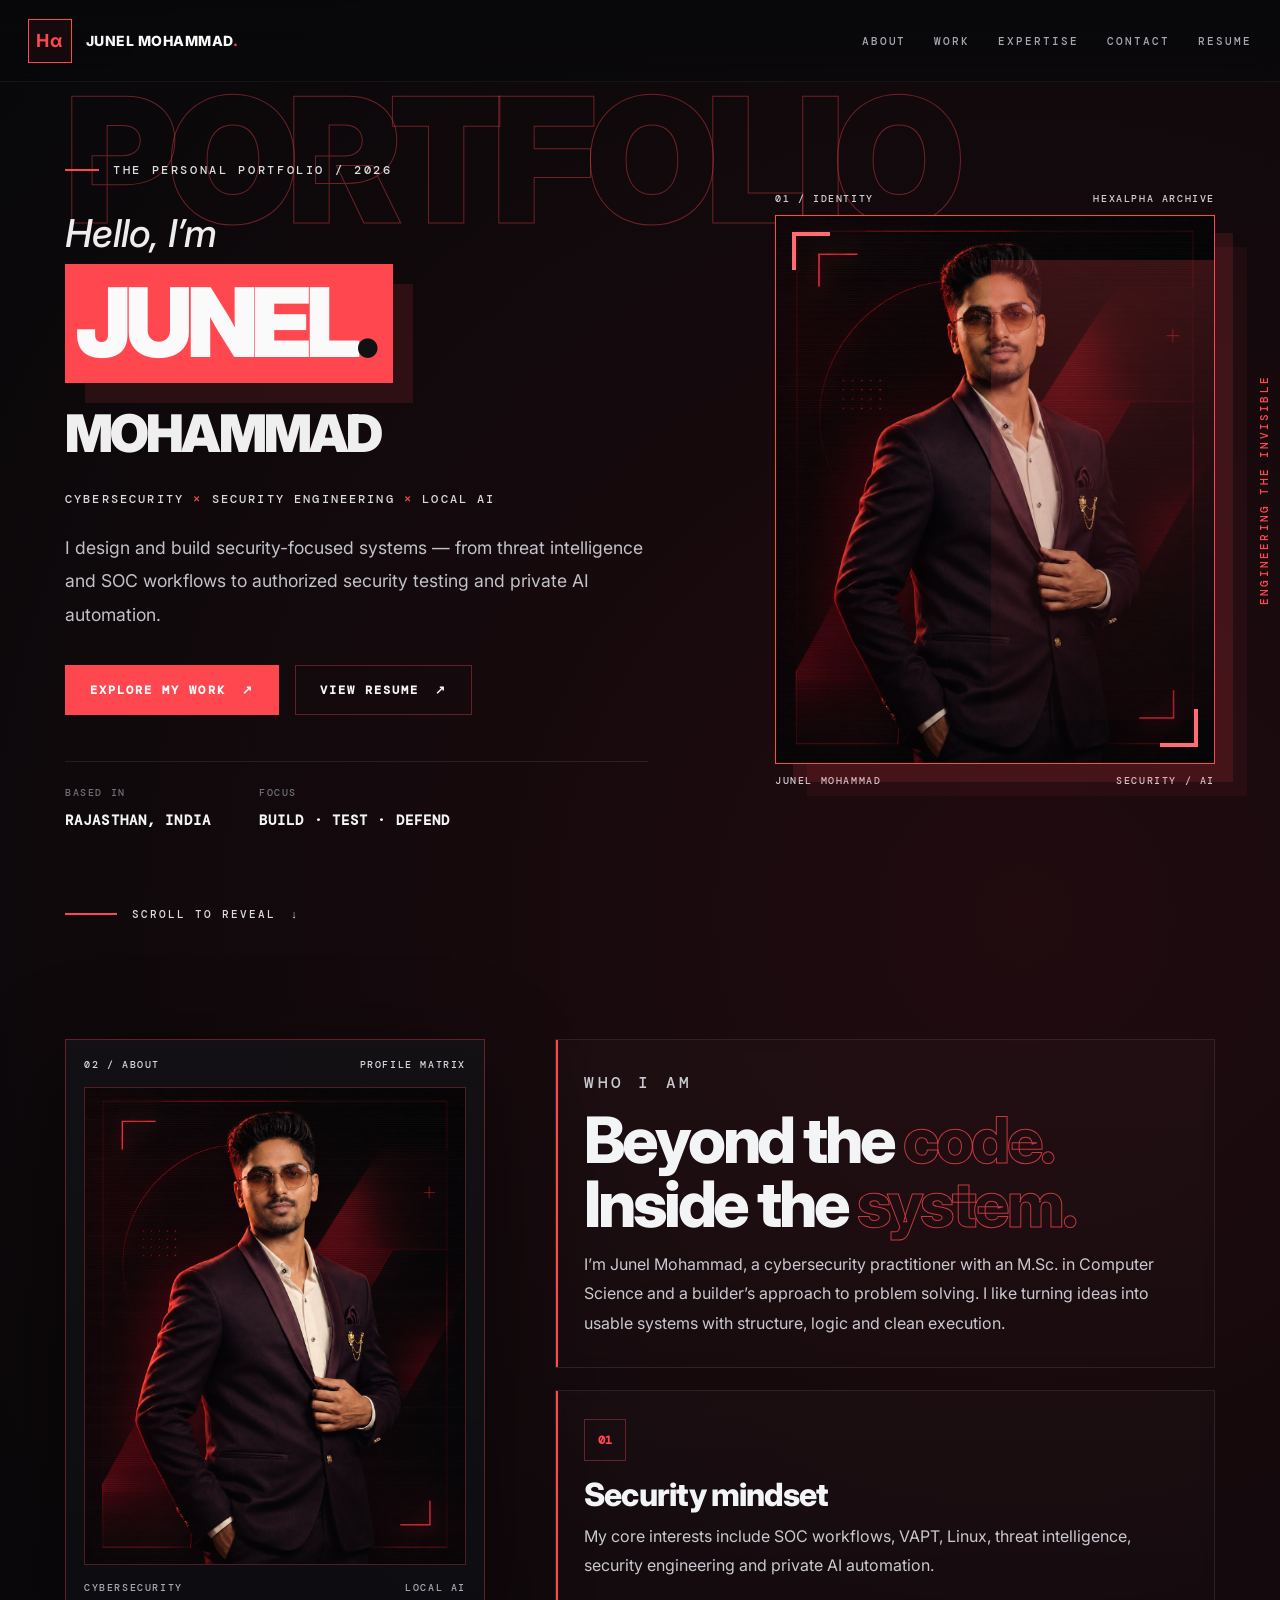
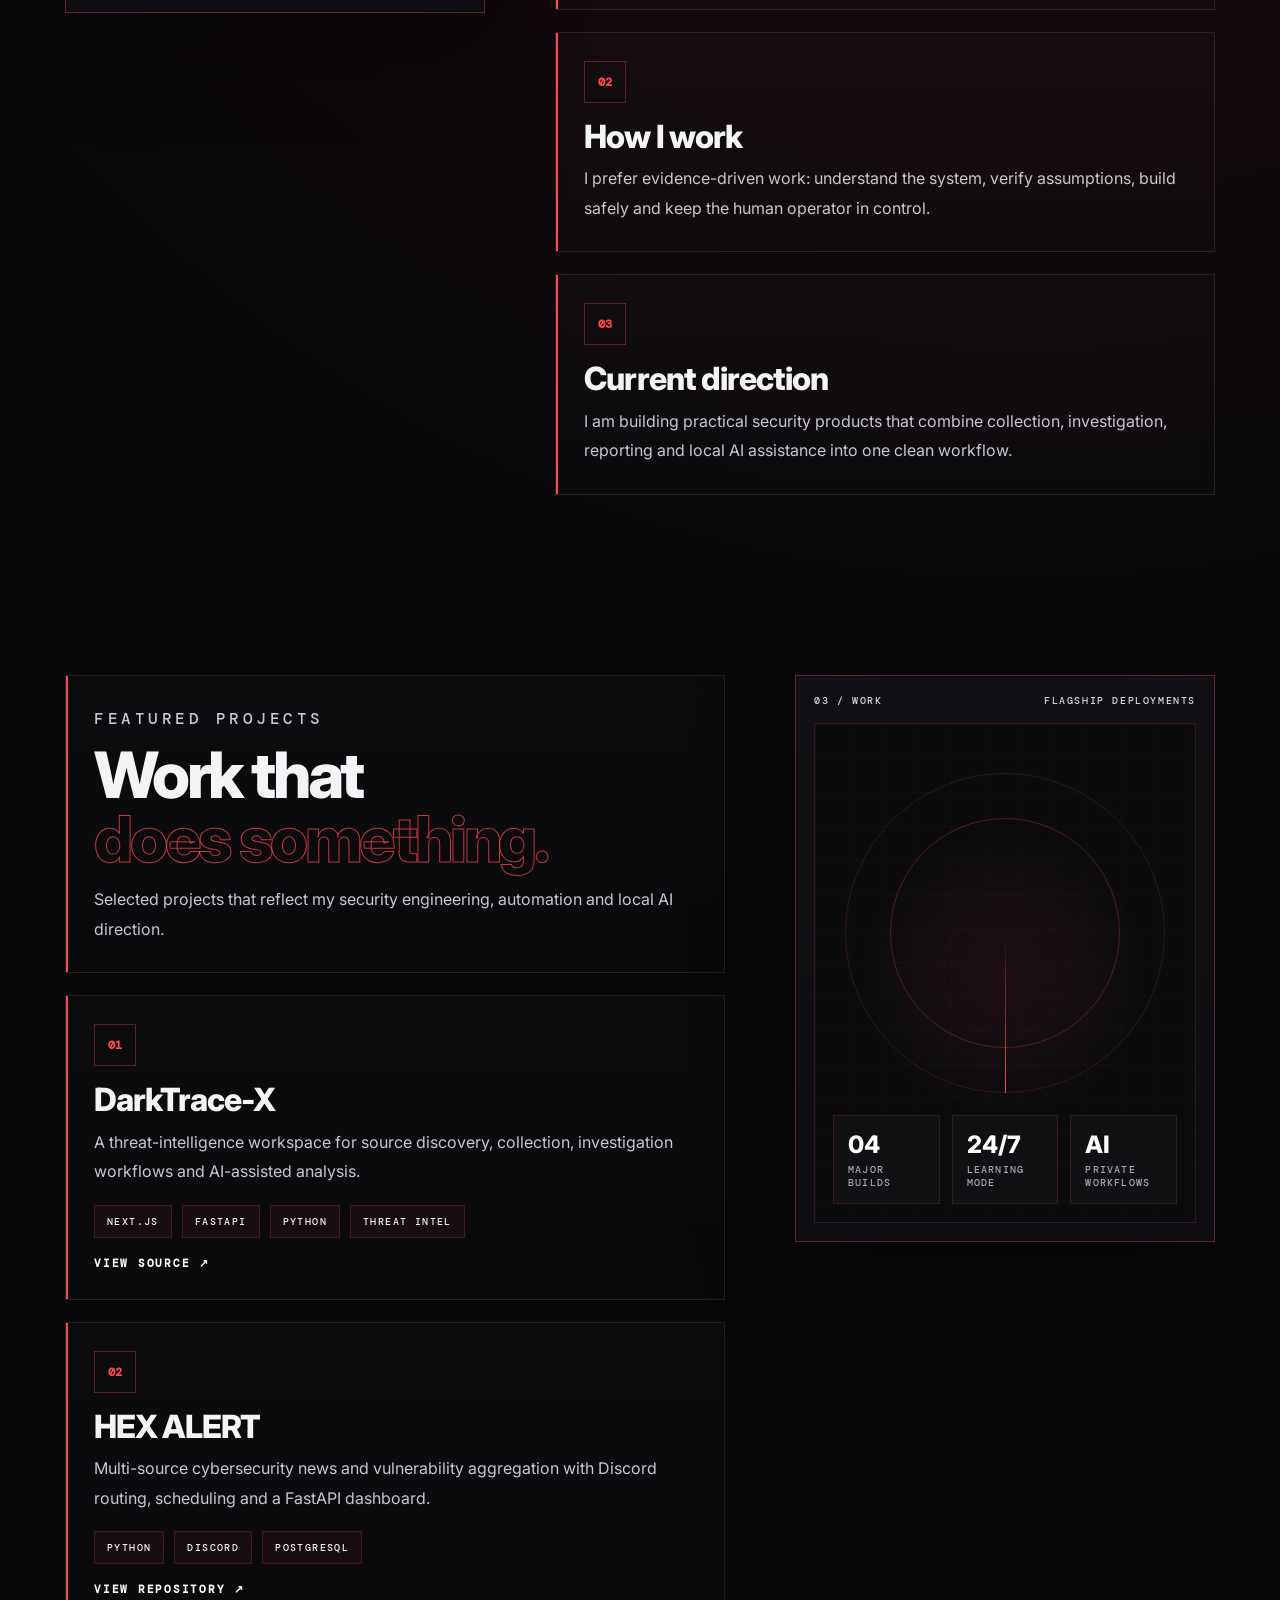
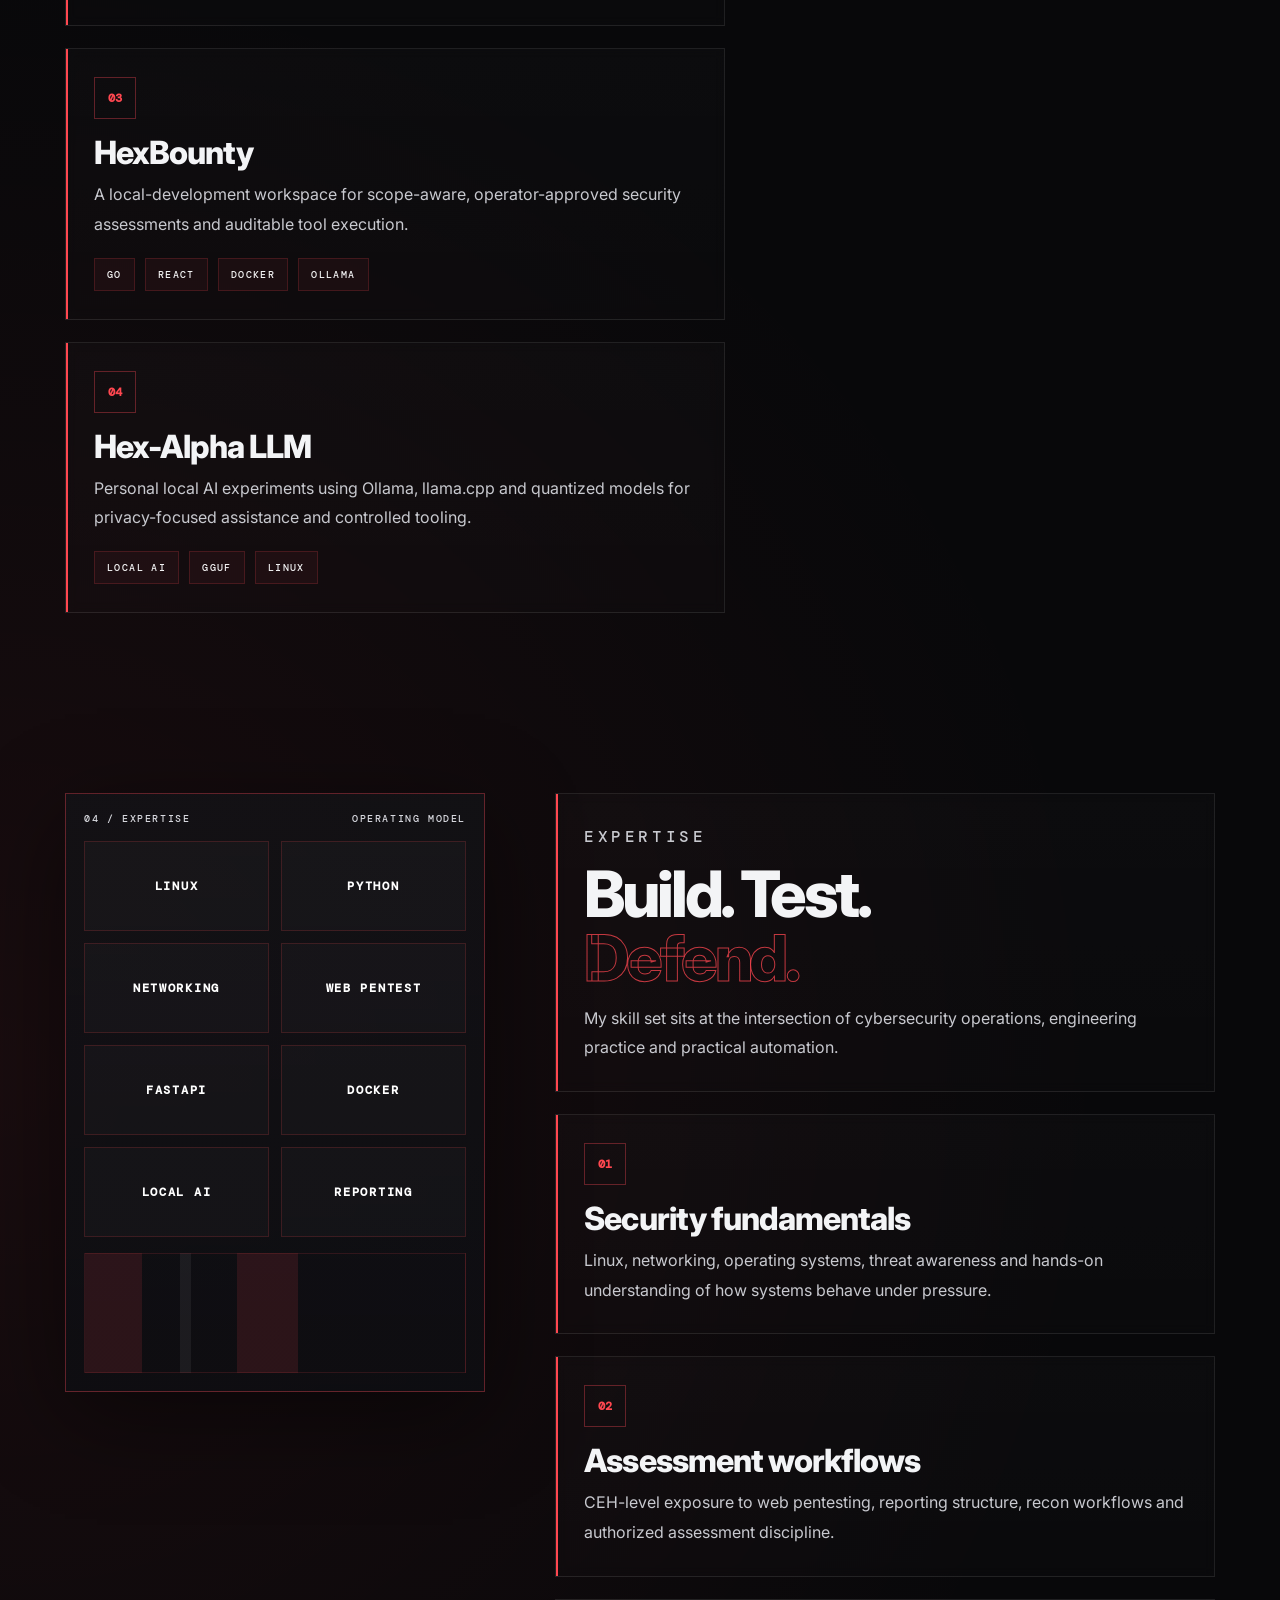
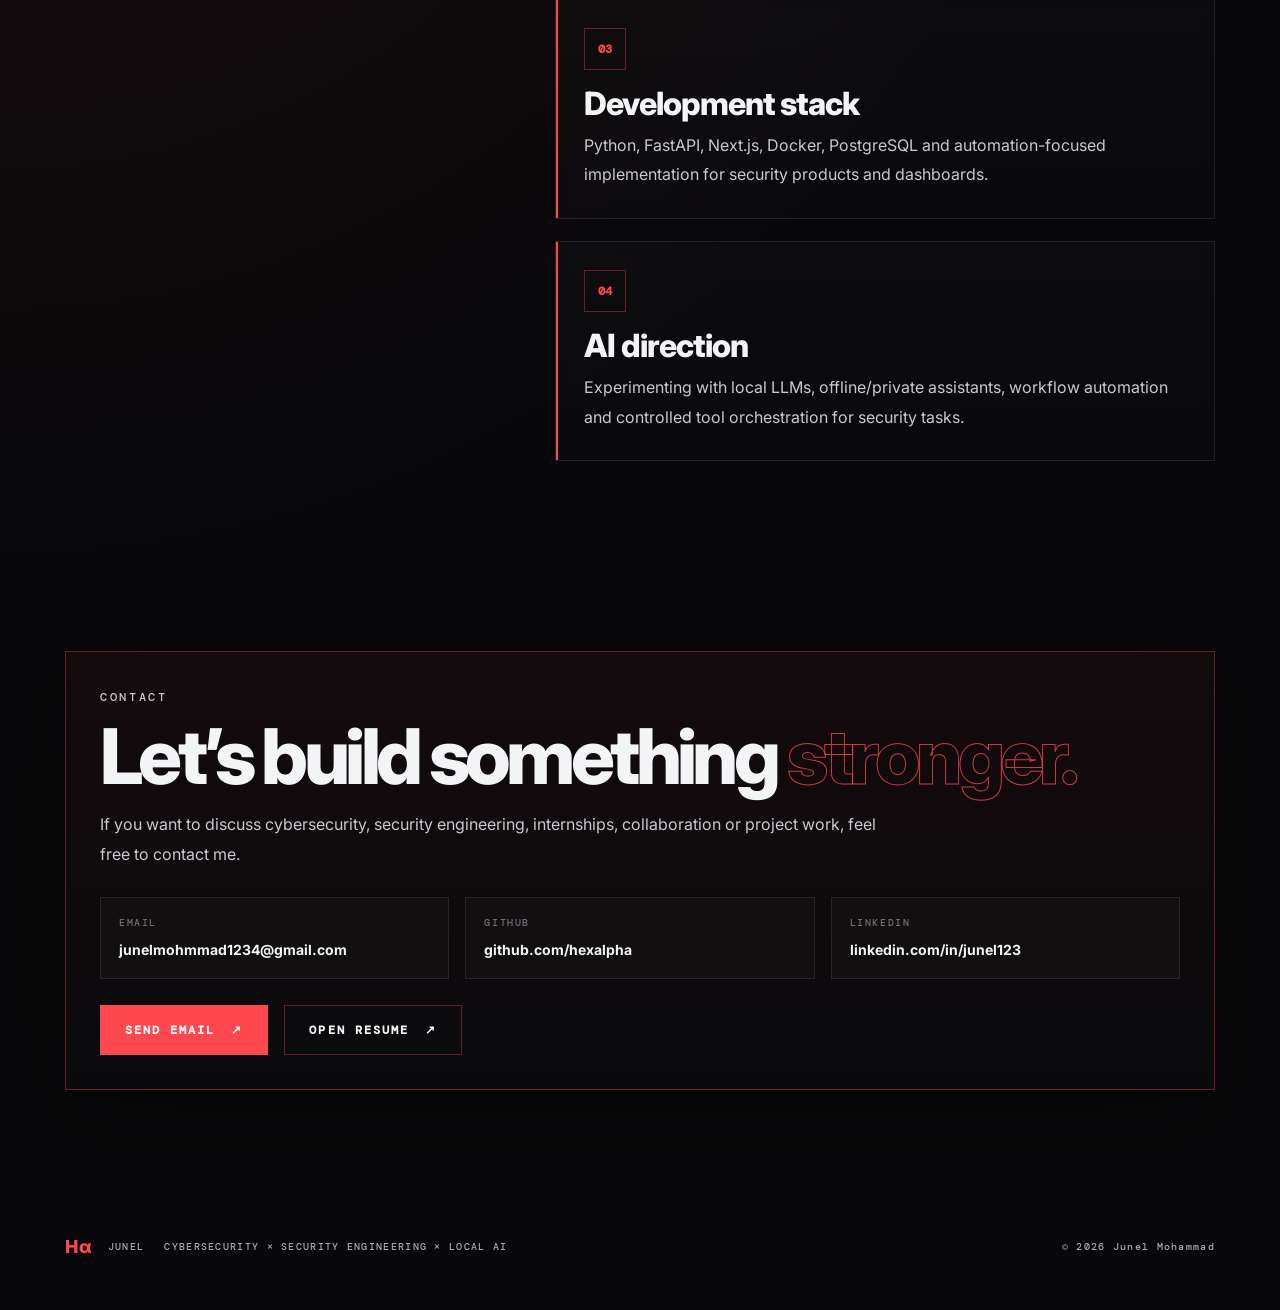
==== docs/index.html @ 91083ec5 "Fix portfolio identity layout, scroll storytelling, resume theme and portrait" ====
<!doctype html>
<html lang="en">
<head>
  <meta charset="utf-8">
  <meta name="viewport" content="width=device-width,initial-scale=1">
  <meta name="theme-color" content="#08080a">
  <meta name="description" content="Junel Mohammad — cybersecurity, security engineering, local AI and threat intelligence portfolio.">
  <meta property="og:title" content="Junel Mohammad — Portfolio">
  <meta property="og:description" content="Cybersecurity × Security Engineering × Local AI">
  <meta property="og:type" content="website">
  <title>Junel Mohammad — Cybersecurity Portfolio</title>
  <link rel="icon" type="image/svg+xml" href="./favicon.svg">
  <link rel="preconnect" href="https://fonts.googleapis.com">
  <link rel="preconnect" href="https://fonts.gstatic.com" crossorigin>
  <link href="https://fonts.googleapis.com/css2?family=DM+Mono:wght@400;500&family=Inter:wght@400;500;600;700;800;900&display=swap" rel="stylesheet">
  <link rel="stylesheet" href="./style.css">
  <script src="./script.js" defer></script>
</head>
<body>
  <div class="cursor-halo" id="cursorHalo" aria-hidden="true"></div>
  <div class="scanlines" aria-hidden="true"></div>
  <div class="page-progress" id="pageProgress" aria-hidden="true"></div>
  <a class="skip-link" href="#main">Skip to content</a>

  <header class="header" id="header">
    <a href="#top" class="logo" aria-label="Junel home">
      <span class="logo__icon">Hα</span>
      <span class="logo__wordmark">JUNEL <span class="logo__last">MOHAMMAD</span><span class="logo__dot">.</span></span>
    </a>
    <nav id="navigation" aria-label="Main navigation">
      <a href="#about" data-nav="about">ABOUT</a>
      <a href="#work" data-nav="work">WORK</a>
      <a href="#expertise" data-nav="expertise">EXPERTISE</a>
      <a href="#contact" data-nav="contact">CONTACT</a>
      <a href="./resume.html">RESUME</a>
    </nav>
    <button class="menu-toggle" id="menuToggle" type="button" aria-label="Toggle menu" aria-expanded="false" aria-controls="navigation">
      <span></span><span></span>
    </button>
  </header>

  <main id="main">
    <section id="top" class="hero container section-anchor">
      <p class="hero__giant" aria-hidden="true">PORTFOLIO</p>
      <div class="hero__left reveal">
        <p class="eyebrow"><span class="eyebrow__line"></span> THE PERSONAL PORTFOLIO / 2026</p>
        <p class="hero__hello">Hello, I’m</p>
        <h1 class="hero__title">
          <span class="hero__name">JUNEL<span class="period">.</span></span>
          <span class="hero__surname">MOHAMMAD</span>
        </h1>
        <p class="hero__role">CYBERSECURITY <span>×</span> SECURITY ENGINEERING <span>×</span> LOCAL AI</p>
        <p class="hero__description">I design and build security-focused systems — from threat intelligence and SOC workflows to authorized security testing and private AI automation.</p>
        <div class="hero__buttons">
          <a class="button button--red magnetic" href="#work"><span>EXPLORE MY WORK</span><span aria-hidden="true">↗</span></a>
          <a class="button button--ghost" href="./resume.html">VIEW RESUME <span aria-hidden="true">↗</span></a>
        </div>
        <div class="hero__meta">
          <div><span class="meta__label">BASED IN</span><strong>RAJASTHAN, INDIA</strong></div>
          <div><span class="meta__label">FOCUS</span><strong>BUILD · TEST · DEFEND</strong></div>
        </div>
      </div>
      <div class="hero__right reveal" data-delay="160">
        <div class="portrait" id="portrait">
          <div class="portrait__top"><span>01 / IDENTITY</span><span>HEXALPHA ARCHIVE</span></div>
          <div class="portrait__panel">
            <div class="portrait__red"></div>
            <img src="./portrait-themed.jpg" alt="Portrait of Junel Mohammad in a black and red cyber portfolio style" width="1122" height="1402" fetchpriority="high">
            <div class="portrait__shade"></div>
            <span class="portrait__corner portrait__corner--tl"></span>
            <span class="portrait__corner portrait__corner--br"></span>
          </div>
          <div class="portrait__bottom"><span>JUNEL MOHAMMAD</span><span>SECURITY / AI</span></div>
          <span class="portrait__vert" aria-hidden="true">ENGINEERING THE INVISIBLE</span>
        </div>
      </div>
      <a href="#about" class="scroll-cue"><span class="scroll-cue__line"></span> SCROLL TO REVEAL <span aria-hidden="true">↓</span></a>
    </section>

    <section class="story split section-anchor" id="about">
      <div class="container split__grid">
        <div class="split__sticky reveal">
          <div class="frame-card frame-card--image">
            <div class="frame-card__top"><span>02 / ABOUT</span><span>PROFILE MATRIX</span></div>
            <img class="frame-card__image" src="./portrait-themed.jpg" alt="Styled portrait of Junel Mohammad">
            <div class="frame-card__footer"><span>CYBERSECURITY</span><span>LOCAL AI</span></div>
          </div>
        </div>
        <div class="split__flow">
          <article class="flow-card reveal">
            <p class="eyebrow eyebrow--red">WHO I AM</p>
            <h2>Beyond the <em>code.</em><br>Inside the <em>system.</em></h2>
            <p>I’m Junel Mohammad, a cybersecurity practitioner with an M.Sc. in Computer Science and a builder’s approach to problem solving. I like turning ideas into usable systems with structure, logic and clean execution.</p>
          </article>
          <article class="flow-card reveal">
            <span class="flow-card__index">01</span>
            <h3>Security mindset</h3>
            <p>My core interests include SOC workflows, VAPT, Linux, threat intelligence, security engineering and private AI automation.</p>
          </article>
          <article class="flow-card reveal">
            <span class="flow-card__index">02</span>
            <h3>How I work</h3>
            <p>I prefer evidence-driven work: understand the system, verify assumptions, build safely and keep the human operator in control.</p>
          </article>
          <article class="flow-card reveal">
            <span class="flow-card__index">03</span>
            <h3>Current direction</h3>
            <p>I am building practical security products that combine collection, investigation, reporting and local AI assistance into one clean workflow.</p>
          </article>
        </div>
      </div>
    </section>

    <section class="story split section-anchor" id="work">
      <div class="container split__grid split__grid--reverse">
        <div class="split__sticky reveal">
          <div class="frame-card frame-card--dashboard">
            <div class="frame-card__top"><span>03 / WORK</span><span>FLAGSHIP DEPLOYMENTS</span></div>
            <div class="dashboard-mock">
              <div class="dashboard-mock__ring"></div>
              <div class="dashboard-mock__ring dashboard-mock__ring--two"></div>
              <div class="dashboard-mock__sweep"></div>
              <div class="dashboard-mock__grid"></div>
              <div class="dashboard-mock__stats">
                <div><strong>04</strong><span>Major builds</span></div>
                <div><strong>24/7</strong><span>Learning mode</span></div>
                <div><strong>AI</strong><span>Private workflows</span></div>
              </div>
            </div>
          </div>
        </div>
        <div class="split__flow">
          <article class="flow-card reveal">
            <p class="eyebrow eyebrow--red">FEATURED PROJECTS</p>
            <h2>Work that<br><em>does something.</em></h2>
            <p>Selected projects that reflect my security engineering, automation and local AI direction.</p>
          </article>
          <article class="flow-card reveal project-flow">
            <span class="flow-card__index">01</span>
            <h3>DarkTrace-X</h3>
            <p>A threat-intelligence workspace for source discovery, collection, investigation workflows and AI-assisted analysis.</p>
            <div class="tags"><span>NEXT.JS</span><span>FASTAPI</span><span>PYTHON</span><span>THREAT INTEL</span></div>
            <a class="inline-link" href="https://github.com/hexalpha/DarkTrace-X" target="_blank" rel="noopener noreferrer">VIEW SOURCE ↗</a>
          </article>
          <article class="flow-card reveal project-flow">
            <span class="flow-card__index">02</span>
            <h3>HEX ALERT</h3>
            <p>Multi-source cybersecurity news and vulnerability aggregation with Discord routing, scheduling and a FastAPI dashboard.</p>
            <div class="tags"><span>PYTHON</span><span>DISCORD</span><span>POSTGRESQL</span></div>
            <a class="inline-link" href="https://github.com/hexalpha/HEX-ALERT" target="_blank" rel="noopener noreferrer">VIEW REPOSITORY ↗</a>
          </article>
          <article class="flow-card reveal project-flow">
            <span class="flow-card__index">03</span>
            <h3>HexBounty</h3>
            <p>A local-development workspace for scope-aware, operator-approved security assessments and auditable tool execution.</p>
            <div class="tags"><span>GO</span><span>REACT</span><span>DOCKER</span><span>OLLAMA</span></div>
          </article>
          <article class="flow-card reveal project-flow">
            <span class="flow-card__index">04</span>
            <h3>Hex-Alpha LLM</h3>
            <p>Personal local AI experiments using Ollama, llama.cpp and quantized models for privacy-focused assistance and controlled tooling.</p>
            <div class="tags"><span>LOCAL AI</span><span>GGUF</span><span>LINUX</span></div>
          </article>
        </div>
      </div>
    </section>

    <section class="story split section-anchor" id="expertise">
      <div class="container split__grid">
        <div class="split__sticky reveal">
          <div class="frame-card frame-card--systems">
            <div class="frame-card__top"><span>04 / EXPERTISE</span><span>OPERATING MODEL</span></div>
            <div class="systems-grid">
              <span>LINUX</span><span>PYTHON</span><span>NETWORKING</span><span>WEB PENTEST</span>
              <span>FASTAPI</span><span>DOCKER</span><span>LOCAL AI</span><span>REPORTING</span>
            </div>
            <div class="frame-lines"></div>
          </div>
        </div>
        <div class="split__flow">
          <article class="flow-card reveal">
            <p class="eyebrow eyebrow--red">EXPERTISE</p>
            <h2>Build. Test.<br><em>Defend.</em></h2>
            <p>My skill set sits at the intersection of cybersecurity operations, engineering practice and practical automation.</p>
          </article>
          <article class="flow-card reveal">
            <span class="flow-card__index">01</span>
            <h3>Security fundamentals</h3>
            <p>Linux, networking, operating systems, threat awareness and hands-on understanding of how systems behave under pressure.</p>
          </article>
          <article class="flow-card reveal">
            <span class="flow-card__index">02</span>
            <h3>Assessment workflows</h3>
            <p>CEH-level exposure to web pentesting, reporting structure, recon workflows and authorized assessment discipline.</p>
          </article>
          <article class="flow-card reveal">
            <span class="flow-card__index">03</span>
            <h3>Development stack</h3>
            <p>Python, FastAPI, Next.js, Docker, PostgreSQL and automation-focused implementation for security products and dashboards.</p>
          </article>
          <article class="flow-card reveal">
            <span class="flow-card__index">04</span>
            <h3>AI direction</h3>
            <p>Experimenting with local LLMs, offline/private assistants, workflow automation and controlled tool orchestration for security tasks.</p>
          </article>
        </div>
      </div>
    </section>

    <section class="contact section-anchor" id="contact">
      <div class="container contact__box reveal">
        <p class="eyebrow eyebrow--red">CONTACT</p>
        <h2>Let’s build something <em>stronger.</em></h2>
        <p>If you want to discuss cybersecurity, security engineering, internships, collaboration or project work, feel free to contact me.</p>
        <div class="contact__meta">
          <div><span>EMAIL</span><strong><a href="mailto:junelmohmmad1234@gmail.com">junelmohmmad1234@gmail.com</a></strong></div>
          <div><span>GITHUB</span><strong><a href="https://github.com/hexalpha" target="_blank" rel="noopener noreferrer">github.com/hexalpha</a></strong></div>
          <div><span>LINKEDIN</span><strong><a href="https://www.linkedin.com/in/junel123" target="_blank" rel="noopener noreferrer">linkedin.com/in/junel123</a></strong></div>
        </div>
        <div class="contact__actions">
          <a class="button button--red" href="mailto:junelmohmmad1234@gmail.com">SEND EMAIL <span aria-hidden="true">↗</span></a>
          <a class="button button--ghost" href="./resume.html">OPEN RESUME <span aria-hidden="true">↗</span></a>
        </div>
      </div>
    </section>
  </main>

  <footer class="footer container">
    <div>
      <a href="#top" class="logo logo--footer">Hα <span>JUNEL</span></a>
      <span>CYBERSECURITY × SECURITY ENGINEERING × LOCAL AI</span>
    </div>
    <span>© <span id="year"></span> Junel Mohammad</span>
  </footer>
</body>
</html>
---- docs/style.css ----
:root{
  --bg:#08080a;
  --bg-soft:#111114;
  --panel:#131317;
  --panel-2:#19191f;
  --panel-glass:rgba(19,19,23,.78);
  --line:rgba(255,255,255,.085);
  --line-strong:rgba(255,72,86,.35);
  --red:#ff4750;
  --red-2:#cf1e33;
  --text:#f3f4f6;
  --muted:#a7a8b0;
  --dim:#6e7079;
  --shadow:0 24px 90px rgba(0,0,0,.45);
  --mono:"DM Mono", ui-monospace, SFMono-Regular, Menlo, monospace;
  --sans:"Inter", system-ui, sans-serif;
}
*{box-sizing:border-box}
html{scroll-behavior:smooth;scroll-padding-top:88px}
body{margin:0;background:radial-gradient(circle at 80% 15%,rgba(207,30,51,.12),transparent 25%),radial-gradient(circle at 0% 70%,rgba(255,71,80,.07),transparent 25%),var(--bg);color:var(--text);font-family:var(--sans);overflow-x:hidden}
a{color:inherit;text-decoration:none}
img{max-width:100%;display:block}
button{font:inherit}
.container{width:min(1150px,calc(100% - 56px));margin:auto}
.skip-link{position:absolute;left:-9999px}
.skip-link:focus{left:16px;top:16px;z-index:2000;background:#fff;color:#000;padding:8px 12px}
.scanlines{position:fixed;inset:0;pointer-events:none;background:repeating-linear-gradient(to bottom,rgba(255,255,255,.04) 0 1px,transparent 1px 4px);opacity:.1;z-index:90}
.cursor-halo{position:fixed;left:0;top:0;width:420px;height:420px;border-radius:50%;pointer-events:none;transform:translate(-50%,-50%);background:radial-gradient(circle,rgba(255,71,80,.16),rgba(255,71,80,.03) 45%,transparent 70%);opacity:0;z-index:0;transition:opacity .2s ease}
.cursor-halo.on{opacity:1}
.page-progress{position:fixed;left:0;top:0;height:2px;width:0;background:linear-gradient(90deg,var(--red),#ff8990);z-index:120}
.header{position:fixed;top:0;left:0;right:0;z-index:100;height:82px;display:flex;align-items:center;justify-content:space-between;padding:0 28px;background:linear-gradient(to bottom,rgba(8,8,10,.92),rgba(8,8,10,.72));backdrop-filter:blur(12px);border-bottom:1px solid rgba(255,255,255,.05)}
.header.is-scrolled{border-bottom-color:var(--line-strong);box-shadow:0 8px 35px rgba(0,0,0,.22)}
.header nav{display:flex;gap:28px;align-items:center}
.header nav a{font:500 11px var(--mono);letter-spacing:.18em;color:var(--muted);position:relative}
.header nav a.is-active,.header nav a:hover{color:var(--text)}
.header nav a.is-active:after,.header nav a:hover:after{content:"";position:absolute;left:0;right:0;bottom:-10px;height:1px;background:var(--red)}
.logo{display:flex;align-items:center;gap:14px;font:800 15px var(--sans);letter-spacing:.08em}
.logo__icon{width:44px;height:44px;display:grid;place-items:center;border:1px solid var(--red);color:var(--red);font:700 18px var(--sans);background:rgba(255,71,80,.05)}
.logo__dot{color:var(--red)}
.menu-toggle{display:none;width:44px;height:44px;border:1px solid var(--line);background:transparent;border-radius:10px;align-items:center;justify-content:center;flex-direction:column;gap:6px;cursor:pointer}
.menu-toggle span{width:18px;height:2px;background:var(--text);display:block}
.section-anchor{position:relative}
.hero{min-height:100vh;padding-top:150px;padding-bottom:120px;display:grid;grid-template-columns:minmax(0,1.05fr) minmax(320px,.95fr);gap:40px;align-items:center;position:relative}
.hero__giant{position:absolute;left:0;top:82px;margin:0;font:900 clamp(5.4rem,15vw,15rem)/.9 var(--sans);letter-spacing:-.06em;color:transparent;-webkit-text-stroke:1px rgba(255,71,80,.5);opacity:.8;pointer-events:none;user-select:none}
.hero__left,.hero__right{position:relative;z-index:1}
.eyebrow{display:flex;align-items:center;gap:14px;font:500 12px var(--mono);letter-spacing:.22em;color:#ddd;text-transform:uppercase}
.eyebrow__line{width:34px;height:2px;background:var(--red);display:block}
.eyebrow--red{color:var(--red)}
.hero__hello{margin:32px 0 8px;font:italic 500 clamp(1.7rem,3vw,2.8rem)/1.2 var(--sans);color:#ededee}
.hero__title{margin:0;display:flex;flex-direction:column;align-items:flex-start;gap:18px;line-height:.88}
.hero__name{display:inline-block;background:var(--red);padding:8px 18px 10px 10px;font:900 clamp(4.4rem,11vw,8.2rem)/.86 var(--sans);letter-spacing:-.08em;color:#fafafa;box-shadow:20px 20px 0 rgba(255,71,80,.12)}
.hero__surname{display:block;font:900 clamp(2.3rem,5.2vw,4.6rem)/.95 var(--sans);letter-spacing:-.06em;color:#efefef}
.period{color:#111}
.hero__role{margin:28px 0 0;font:500 12px var(--mono);letter-spacing:.18em;color:#d8d9dd}
.hero__role span{color:var(--red)}
.hero__description{max-width:720px;margin:24px 0 0;font-size:1.1rem;line-height:1.9;color:#c1c2c8}
.hero__buttons{display:flex;flex-wrap:wrap;gap:16px;margin-top:34px}
.button{display:inline-flex;align-items:center;justify-content:space-between;gap:16px;padding:16px 24px;border:1px solid var(--line-strong);font:600 12px var(--mono);letter-spacing:.17em;text-transform:uppercase;transition:transform .25s ease,background .25s ease,border-color .25s ease,color .25s ease}
.button:hover{transform:translateY(-2px)}
.button--red{background:var(--red);color:#fff;border-color:var(--red)}
.button--red:hover{background:#ff5d65}
.button--ghost{background:transparent;color:#f5f5f6}
.button--ghost:hover{border-color:var(--red);color:#fff;background:rgba(255,71,80,.05)}
.button--small{padding:12px 16px;font-size:10px}
.hero__meta{margin-top:46px;padding-top:24px;border-top:1px solid var(--line);display:flex;flex-wrap:wrap;gap:48px}
.meta__label{display:block;font:500 10px var(--mono);letter-spacing:.16em;color:var(--dim);margin-bottom:10px}
.hero__meta strong{font:600 14px var(--mono);letter-spacing:.08em}
.portrait{position:relative;max-width:440px;margin-left:auto}
.portrait__top,.portrait__bottom{display:flex;justify-content:space-between;gap:12px;font:500 10px var(--mono);letter-spacing:.16em;color:#cfcfd3;text-transform:uppercase}
.portrait__top{margin-bottom:10px}
.portrait__bottom{margin-top:10px}
.portrait__panel{position:relative;overflow:hidden;border:1px solid var(--red);background:#09090b;box-shadow:18px 18px 0 rgba(255,71,80,.13),32px 32px 0 rgba(255,71,80,.06)}
.portrait__panel img{width:100%;height:auto;aspect-ratio:4/5;object-fit:cover}
.portrait__red{position:absolute;right:-7%;top:8%;width:58%;height:84%;background:linear-gradient(180deg,rgba(255,71,80,.22),rgba(255,71,80,.02));z-index:0}
.portrait__shade{position:absolute;inset:0;background:linear-gradient(180deg,rgba(0,0,0,.04),rgba(0,0,0,.22));pointer-events:none}
.portrait__corner{position:absolute;width:38px;height:38px;border-color:#ff6c74;border-style:solid;z-index:2}
.portrait__corner--tl{left:16px;top:16px;border-width:4px 0 0 4px}
.portrait__corner--br{right:16px;bottom:16px;border-width:0 4px 4px 0}
.portrait__vert{position:absolute;right:-56px;top:50%;transform:translateY(-50%) rotate(180deg);writing-mode:vertical-rl;font:500 11px var(--mono);letter-spacing:.2em;color:var(--red)}
.scroll-cue{position:absolute;left:0;bottom:28px;display:inline-flex;align-items:center;gap:15px;font:500 11px var(--mono);letter-spacing:.18em;color:#dadadd;text-transform:uppercase}
.scroll-cue__line{width:52px;height:2px;background:var(--red)}
.story{padding:90px 0}
.split__grid{display:grid;grid-template-columns:minmax(280px,420px) minmax(0,1fr);gap:64px;align-items:start}
.split__grid--reverse{grid-template-columns:minmax(0,1fr) minmax(280px,420px)}
.split__grid--reverse .split__sticky{order:2}
.split__grid--reverse .split__flow{order:1}
.split__sticky{position:sticky;top:110px}
.frame-card{position:relative;background:linear-gradient(180deg,var(--panel-glass),rgba(14,14,18,.95));border:1px solid var(--line-strong);padding:18px;box-shadow:var(--shadow);overflow:hidden}
.frame-card__top,.frame-card__footer{display:flex;justify-content:space-between;gap:12px;font:500 10px var(--mono);letter-spacing:.16em;color:#d7d8de;text-transform:uppercase}
.frame-card__top{margin-bottom:16px}
.frame-card__footer{margin-top:16px;color:var(--muted)}
.frame-card--image .frame-card__image{border:1px solid rgba(255,71,80,.28);aspect-ratio:4/5;object-fit:cover;background:#0e0e10}
.dashboard-mock{position:relative;min-height:500px;border:1px solid rgba(255,71,80,.18);background:radial-gradient(circle at center,rgba(255,71,80,.08),transparent 45%),#0b0b0e;overflow:hidden}
.dashboard-mock__ring{position:absolute;left:50%;top:42%;transform:translate(-50%,-50%);width:230px;height:230px;border:1px solid rgba(255,71,80,.28);border-radius:50%}
.dashboard-mock__ring--two{width:320px;height:320px;opacity:.55}
.dashboard-mock__sweep{position:absolute;left:50%;top:42%;width:1px;height:160px;background:linear-gradient(180deg,transparent,var(--red));transform-origin:bottom center;animation:spin 7s linear infinite}
.dashboard-mock__grid{position:absolute;inset:0;background-image:linear-gradient(rgba(255,255,255,.035) 1px,transparent 1px),linear-gradient(90deg,rgba(255,255,255,.03) 1px,transparent 1px);background-size:34px 34px;opacity:.5}
.dashboard-mock__stats{position:absolute;left:18px;right:18px;bottom:18px;display:grid;grid-template-columns:repeat(3,1fr);gap:12px}
.dashboard-mock__stats div{padding:14px;border:1px solid rgba(255,71,80,.17);background:rgba(255,255,255,.02)}
.dashboard-mock__stats strong{display:block;font:800 24px var(--sans);color:#fff}
.dashboard-mock__stats span{display:block;margin-top:4px;font:500 10px var(--mono);letter-spacing:.12em;color:var(--muted);text-transform:uppercase}
@keyframes spin{from{transform:translate(-50%,-100%) rotate(0deg)}to{transform:translate(-50%,-100%) rotate(360deg)}}
.systems-grid{display:grid;grid-template-columns:repeat(2,minmax(0,1fr));gap:12px}
.systems-grid span{display:grid;place-items:center;min-height:90px;border:1px solid rgba(255,71,80,.17);background:rgba(255,255,255,.02);font:700 12px var(--mono);letter-spacing:.14em;color:#fff;text-align:center;padding:12px}
.frame-lines{height:120px;margin-top:16px;border:1px solid rgba(255,71,80,.14);background:linear-gradient(90deg,rgba(255,71,80,.12) 0 15%,transparent 15% 25%,rgba(255,255,255,.06) 25% 28%,transparent 28% 40%,rgba(255,71,80,.12) 40% 56%,transparent 56%)}
.split__flow{display:flex;flex-direction:column;gap:22px}
.flow-card{position:relative;padding:28px;border:1px solid var(--line);background:linear-gradient(180deg,rgba(255,255,255,.02),rgba(255,255,255,.01));backdrop-filter:blur(6px)}
.flow-card:hover{border-color:var(--line-strong)}
.flow-card h2{margin:10px 0 14px;font:800 clamp(2.2rem,5vw,4rem)/1 var(--sans);letter-spacing:-.05em}
.flow-card h2 em{font-style:normal;color:transparent;-webkit-text-stroke:1px rgba(255,71,80,.75)}
.flow-card h3{margin:0 0 10px;font:800 clamp(1.55rem,3vw,2rem)/1.1 var(--sans);letter-spacing:-.03em}
.flow-card p{margin:0;color:#c8c9cf;line-height:1.85;font-size:1rem}
.flow-card__index{display:inline-flex;min-width:42px;height:42px;align-items:center;justify-content:center;border:1px solid var(--line-strong);font:700 12px var(--mono);color:var(--red);margin-bottom:16px}
.tags{display:flex;flex-wrap:wrap;gap:10px;margin-top:18px}
.tags span{padding:9px 12px;border:1px solid rgba(255,71,80,.18);background:rgba(255,71,80,.05);font:500 10px var(--mono);letter-spacing:.14em;color:#f2f2f3;text-transform:uppercase}
.inline-link{display:inline-block;margin-top:18px;font:600 11px var(--mono);letter-spacing:.16em;color:#fff;text-transform:uppercase}
.inline-link:hover{color:var(--red)}
.contact{padding:100px 0 120px}
.contact__box{border:1px solid var(--line-strong);padding:34px;background:linear-gradient(180deg,rgba(255,71,80,.05),rgba(255,255,255,.01));box-shadow:var(--shadow)}
.contact__box h2{margin:12px 0 16px;font:800 clamp(2.4rem,6vw,4.8rem)/.96 var(--sans);letter-spacing:-.06em}
.contact__box h2 em{font-style:normal;color:transparent;-webkit-text-stroke:1px rgba(255,71,80,.78)}
.contact__box p{margin:0;color:#c8c9d0;line-height:1.85;max-width:800px}
.contact__meta{display:grid;grid-template-columns:repeat(3,minmax(0,1fr));gap:16px;margin-top:28px}
.contact__meta div{padding:18px;border:1px solid var(--line);background:rgba(255,255,255,.02)}
.contact__meta span{display:block;font:500 10px var(--mono);letter-spacing:.16em;color:var(--dim);margin-bottom:10px;text-transform:uppercase}
.contact__meta strong,.contact__meta a{font-size:14px;line-height:1.5;word-break:break-word}
.contact__actions{display:flex;flex-wrap:wrap;gap:16px;margin-top:26px}
.footer{min-height:100px;display:flex;align-items:center;justify-content:space-between;gap:24px;padding-bottom:28px}
.footer>div{display:flex;align-items:center;gap:20px;flex-wrap:wrap}
.logo--footer{font-size:18px;color:var(--red)}
.logo--footer span{font-size:11px;color:#fff}
.footer span{font:500 10px var(--mono);letter-spacing:.13em;color:var(--muted)}
.resume-main{padding-top:130px;padding-bottom:80px}
.resume-hero{display:grid;grid-template-columns:minmax(0,1fr) 360px;gap:28px;align-items:start;padding-bottom:45px}
.resume-hero h1{margin:18px 0 8px;font:900 clamp(3rem,7vw,5.5rem)/.92 var(--sans);letter-spacing:-.06em}
.resume-hero h1 span{color:transparent;-webkit-text-stroke:1px rgba(255,71,80,.78)}
.resume-role{margin:0;color:#fff;font:600 13px var(--mono);letter-spacing:.16em;text-transform:uppercase}
.resume-summary{margin-top:22px;max-width:760px;color:#c9cad1;line-height:1.9}
.resume-mini-card,.resume-card{background:linear-gradient(180deg,rgba(255,255,255,.03),rgba(255,255,255,.01));border:1px solid var(--line);padding:24px}
.resume-mini-card div+div{margin-top:18px}
.resume-mini-card span{display:block;font:500 10px var(--mono);letter-spacing:.16em;color:var(--dim);text-transform:uppercase;margin-bottom:8px}
.resume-mini-card strong{font-size:14px;line-height:1.5;display:block}
.resume-section{padding-top:34px;padding-bottom:20px}
.section__top{display:flex;align-items:center;justify-content:space-between;gap:20px;margin-bottom:24px;padding-bottom:12px;border-bottom:1px solid var(--line)}
.section__index,.section__marker{font:500 10px var(--mono);letter-spacing:.18em;text-transform:uppercase;color:#d9d9de}
.section__marker{color:var(--dim)}
.section__plus{font:500 20px var(--mono);color:var(--red)}
.resume-list,.resume-grid{display:grid;gap:16px}
.resume-grid{grid-template-columns:repeat(2,minmax(0,1fr))}
.resume-card__head{display:flex;justify-content:space-between;gap:16px;align-items:flex-start;margin-bottom:10px}
.resume-card h2{margin:0;font:700 1.15rem var(--sans);letter-spacing:-.02em}
.resume-card p{margin:0;color:#c7c8cf;line-height:1.8}
.resume-card span{font:500 10px var(--mono);letter-spacing:.16em;color:var(--dim);text-transform:uppercase}
.reveal{opacity:0;transform:translateY(32px);transition:opacity .7s ease,transform .7s cubic-bezier(.2,.8,.2,1);transition-delay:var(--reveal-delay,0ms)}
.reveal.is-visible{opacity:1;transform:none}
@media (max-width:1050px){
  .hero{grid-template-columns:1fr;gap:46px;min-height:0;padding-bottom:100px}
  .hero__right{max-width:520px;width:100%;margin:0 auto}
  .split__grid,.split__grid--reverse{grid-template-columns:1fr;gap:28px}
  .split__grid--reverse .split__sticky,.split__grid--reverse .split__flow{order:unset}
  .split__sticky{position:relative;top:auto}
  .contact__meta{grid-template-columns:1fr}
  .resume-hero{grid-template-columns:1fr}
}
@media (max-width:820px){
  .header nav{display:none;position:absolute;left:0;right:0;top:82px;flex-direction:column;gap:0;background:#0d0d10;border-bottom:1px solid var(--line);padding:10px 24px 24px}
  .header nav.is-open{display:flex}
  .header nav a{padding:16px 0;border-bottom:1px solid var(--line)}
  .menu-toggle{display:flex}
  .button--small{display:none}
  .hero__giant{top:104px}
}
@media (max-width:640px){
  html{scroll-padding-top:76px}
  .container{width:calc(100% - 34px)}
  .header{height:74px;padding:0 17px}
  .header nav{top:74px;padding:8px 18px 20px}
  .logo{font-size:12px;gap:10px}
  .logo__icon{width:40px;height:40px;font-size:16px}
  .hero{padding-top:110px;padding-bottom:90px}
  .hero__giant{font-size:20vw;left:-2px;top:92px}
  .hero__hello{font-size:1.5rem}
  .hero__title{gap:16px}
  .hero__name{font-size:clamp(3.8rem,19vw,5.8rem);padding:6px 14px 8px 8px}
  .hero__surname{font-size:clamp(1.85rem,9vw,3rem)}
  .hero__description{font-size:.95rem;line-height:1.75}
  .hero__meta{gap:22px}
  .portrait{max-width:100%;margin-left:0}
  .portrait__vert{display:none}
  .scroll-cue{position:static;margin-top:24px}
  .story{padding:70px 0}
  .flow-card{padding:22px}
  .flow-card h2{font-size:clamp(2rem,12vw,3rem)}
  .flow-card h3{font-size:1.45rem}
  .dashboard-mock{min-height:360px}
  .dashboard-mock__stats{grid-template-columns:1fr}
  .systems-grid{grid-template-columns:1fr 1fr}
  .footer{flex-direction:column;align-items:flex-start;min-height:0;padding-top:10px}
  .resume-main{padding-top:105px}
  .resume-grid{grid-template-columns:1fr}
  .resume-card__head{flex-direction:column}
}
@media (prefers-reduced-motion:reduce){
  html{scroll-behavior:auto}
  *,*::before,*::after{animation:none!important;transition:none!important}
  .reveal{opacity:1;transform:none}
  .cursor-halo{display:none}
}

/* v2: readable name, scroll story and matching resume */
.header__tools{display:flex;align-items:center;gap:12px}
.logo__wordmark{white-space:nowrap;font-size:14px;letter-spacing:.035em}
.logo__last{color:#fafafa}
.hero__title{max-width:100%;min-width:0;gap:22px}
.hero__name{font-size:clamp(3.6rem,7.6vw,6rem);white-space:nowrap;max-width:100%;line-height:1.05;letter-spacing:-.065em;overflow:visible}
.hero__surname{font-size:clamp(2.1rem,4.05vw,3.25rem);line-height:1.12;white-space:nowrap;letter-spacing:-.055em;overflow:visible}
.hero__giant{font-size:clamp(5rem,13.6vw,12rem);white-space:nowrap}
.story{overflow:clip}
.split__grid{gap:clamp(26px,5.5vw,82px)}
.split__flow{min-width:0}
.flow-card{overflow:hidden}
.flow-card::before{content:'';position:absolute;left:0;top:0;height:0;width:2px;background:var(--red);transition:height .65s ease;transition-delay:var(--reveal-delay,0ms)}
.flow-card.is-visible::before{height:100%}
.js-motion .reveal{opacity:0;transform:translate3d(0,40px,0)}
.js-motion .split__sticky.reveal{transform:translate3d(-46px,15px,0)}
.js-motion .split__flow .reveal{transform:translate3d(48px,18px,0)}
.js-motion .reveal.is-visible{opacity:1;transform:none}
.resume-actions{display:flex;flex-wrap:wrap;gap:12px;margin-top:24px}
.resume-actions button{cursor:pointer}
.resume-card{transition:border-color .2s ease,transform .2s ease;break-inside:avoid}
.resume-card:hover{border-color:var(--line-strong)}
.resume-card .inline-link{margin-top:18px}
@media(max-width:1050px){
  .js-motion .split__sticky.reveal,.js-motion .split__flow .reveal{transform:translate3d(0,30px,0)}
  .js-motion .reveal.is-visible{transform:none}
  .hero__title{gap:18px}
  .hero__name{font-size:clamp(3.9rem,10vw,7rem)}
  .hero__surname{font-size:clamp(2.2rem,5.4vw,4rem)}
}
@media(max-width:640px){
  .logo__wordmark{font-size:10px;letter-spacing:.015em}
  .hero__name{font-size:clamp(3rem,16.2vw,4rem);padding:8px 12px;letter-spacing:-.065em}
  .hero__surname{font-size:clamp(1.5rem,7.3vw,2.55rem);letter-spacing:-.045em}
  .hero__giant{font-size:14vw}
  .hero__title{gap:18px}
  .resume-actions .button{font-size:9px;padding:12px}
  .resume-role{font-size:11px;line-height:1.6}
}
@media(max-width:340px){
  .logo__last{display:none}
  .hero__name{font-size:14.5vw}
  .hero__surname{font-size:7vw}
}
@media print{
  @page{size:A4;margin:14mm}
  :root{--text:#202024;--muted:#52525a;--dim:#6a6a6f;--line:rgba(0,0,0,.18)}
  html,body{background:#fff!important;color:#202024!important;scroll-behavior:auto!important;font-family:Arial,sans-serif!important;font-size:9pt}
  .scanlines,.page-progress,.header,.resume-actions,.inline-link,.cursor-halo{display:none!important}
  .resume-main{width:100%;padding:0;margin:0}
  .resume-hero{display:block;padding:0 0 9mm}
  .resume-hero h1{font-size:30pt!important;line-height:1!important;color:#121212!important}
  .resume-hero h1 span{color:#121212!important;-webkit-text-stroke:0!important}
  .resume-mini-card{display:grid;grid-template-columns:1fr 1fr;gap:4mm;padding:3mm 0;border:0!important;background:none!important}
  .resume-mini-card div+div{margin:0}
  .resume-role,.resume-summary,.resume-card p,.resume-mini-card span,.resume-mini-card strong{color:#333!important}
  .resume-section{padding:0 0 6mm}
  .section__top{margin:0 0 3mm;padding:0 0 2mm}
  .section__index,.section__marker,.section__plus{color:#b52030!important}
  .resume-list,.resume-grid{display:block}
  .resume-card{background:none!important;border:0!important;border-left:2px solid #b52030!important;padding:0 0 0 4mm;margin-bottom:4mm;box-shadow:none!important;break-inside:avoid}
  .resume-card h2{font-size:10.5pt!important;color:#181818!important}
  .resume-card span{color:#666!important}
  .resume-card__head{margin-bottom:1mm}
  .contact__meta{display:flex;flex-wrap:wrap;gap:4mm}
  .contact__meta div{background:none!important;border:0!important;padding:0!important}
  .contact__meta strong,.contact__meta a{color:#222!important}
  .reveal,.js-motion .reveal{opacity:1!important;transform:none!important}
}

@media(prefers-reduced-motion:reduce){.js-motion .reveal{opacity:1!important;transform:none!important}}
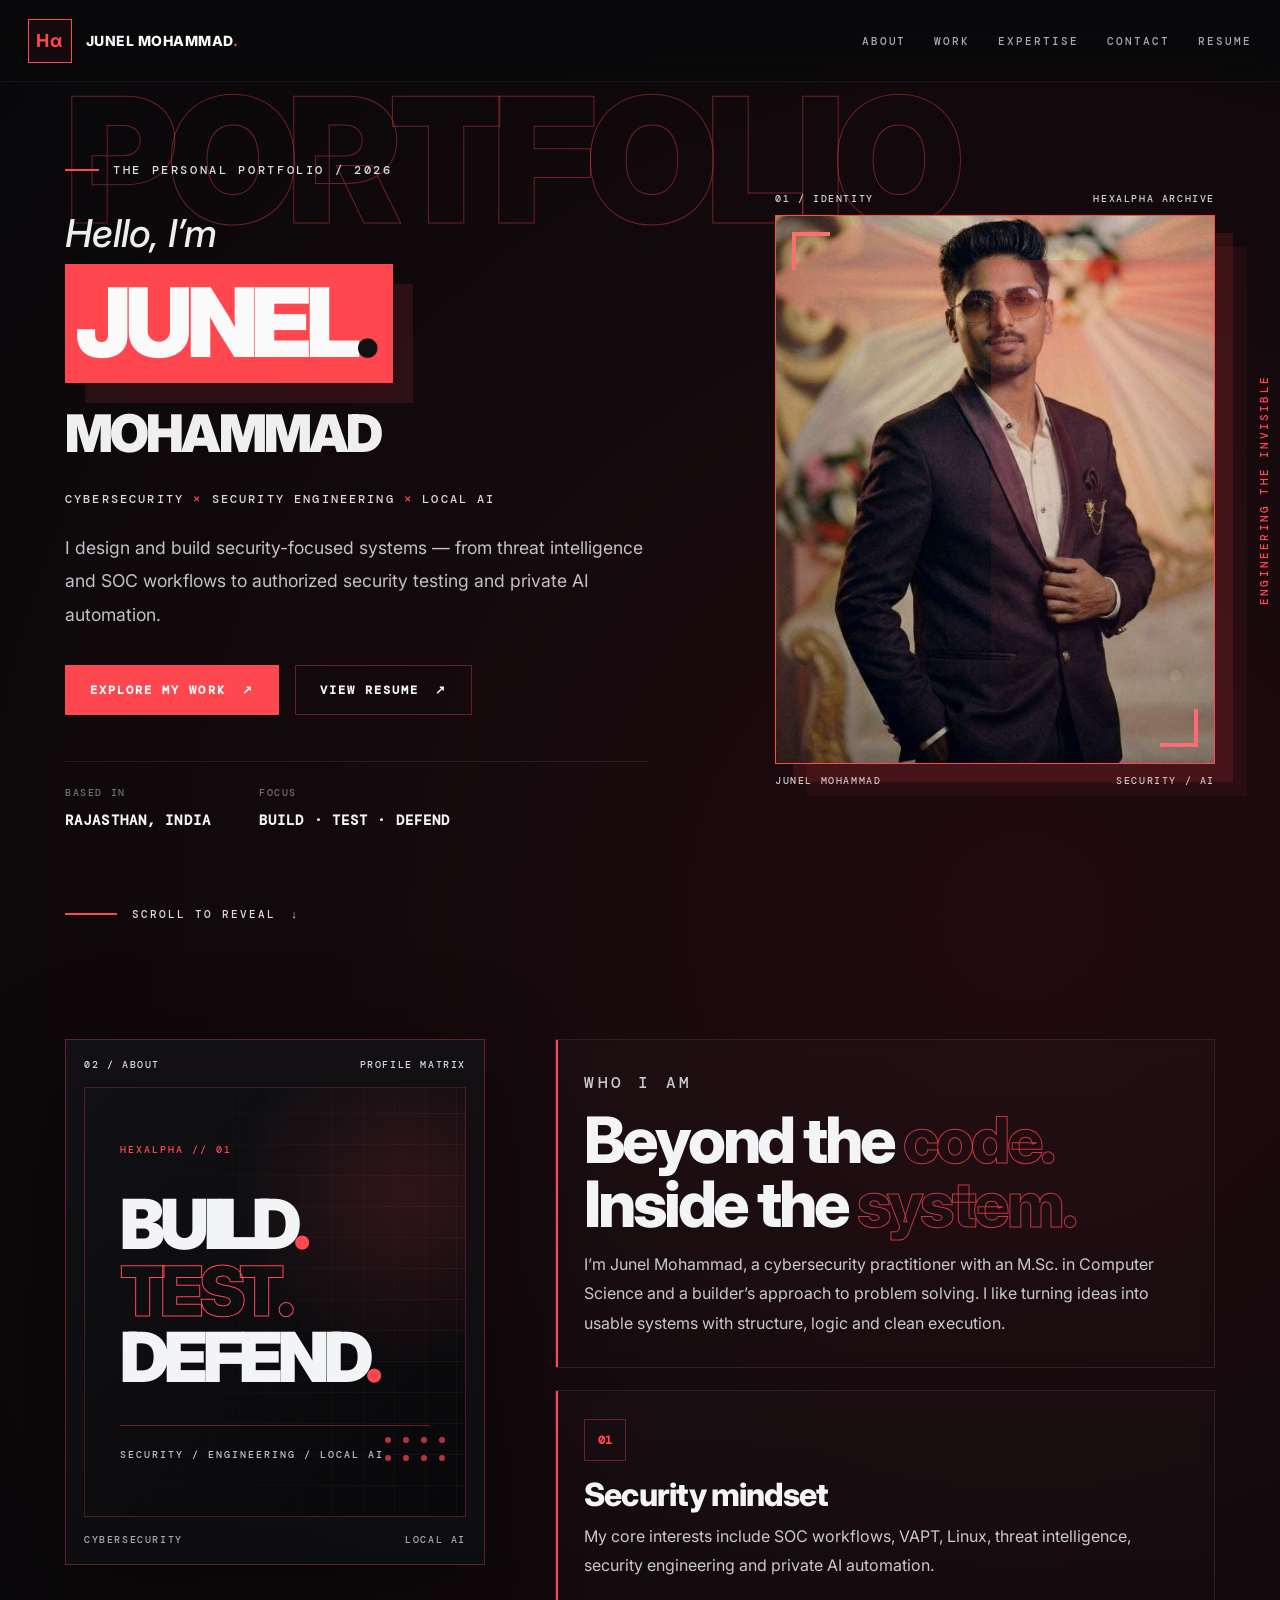
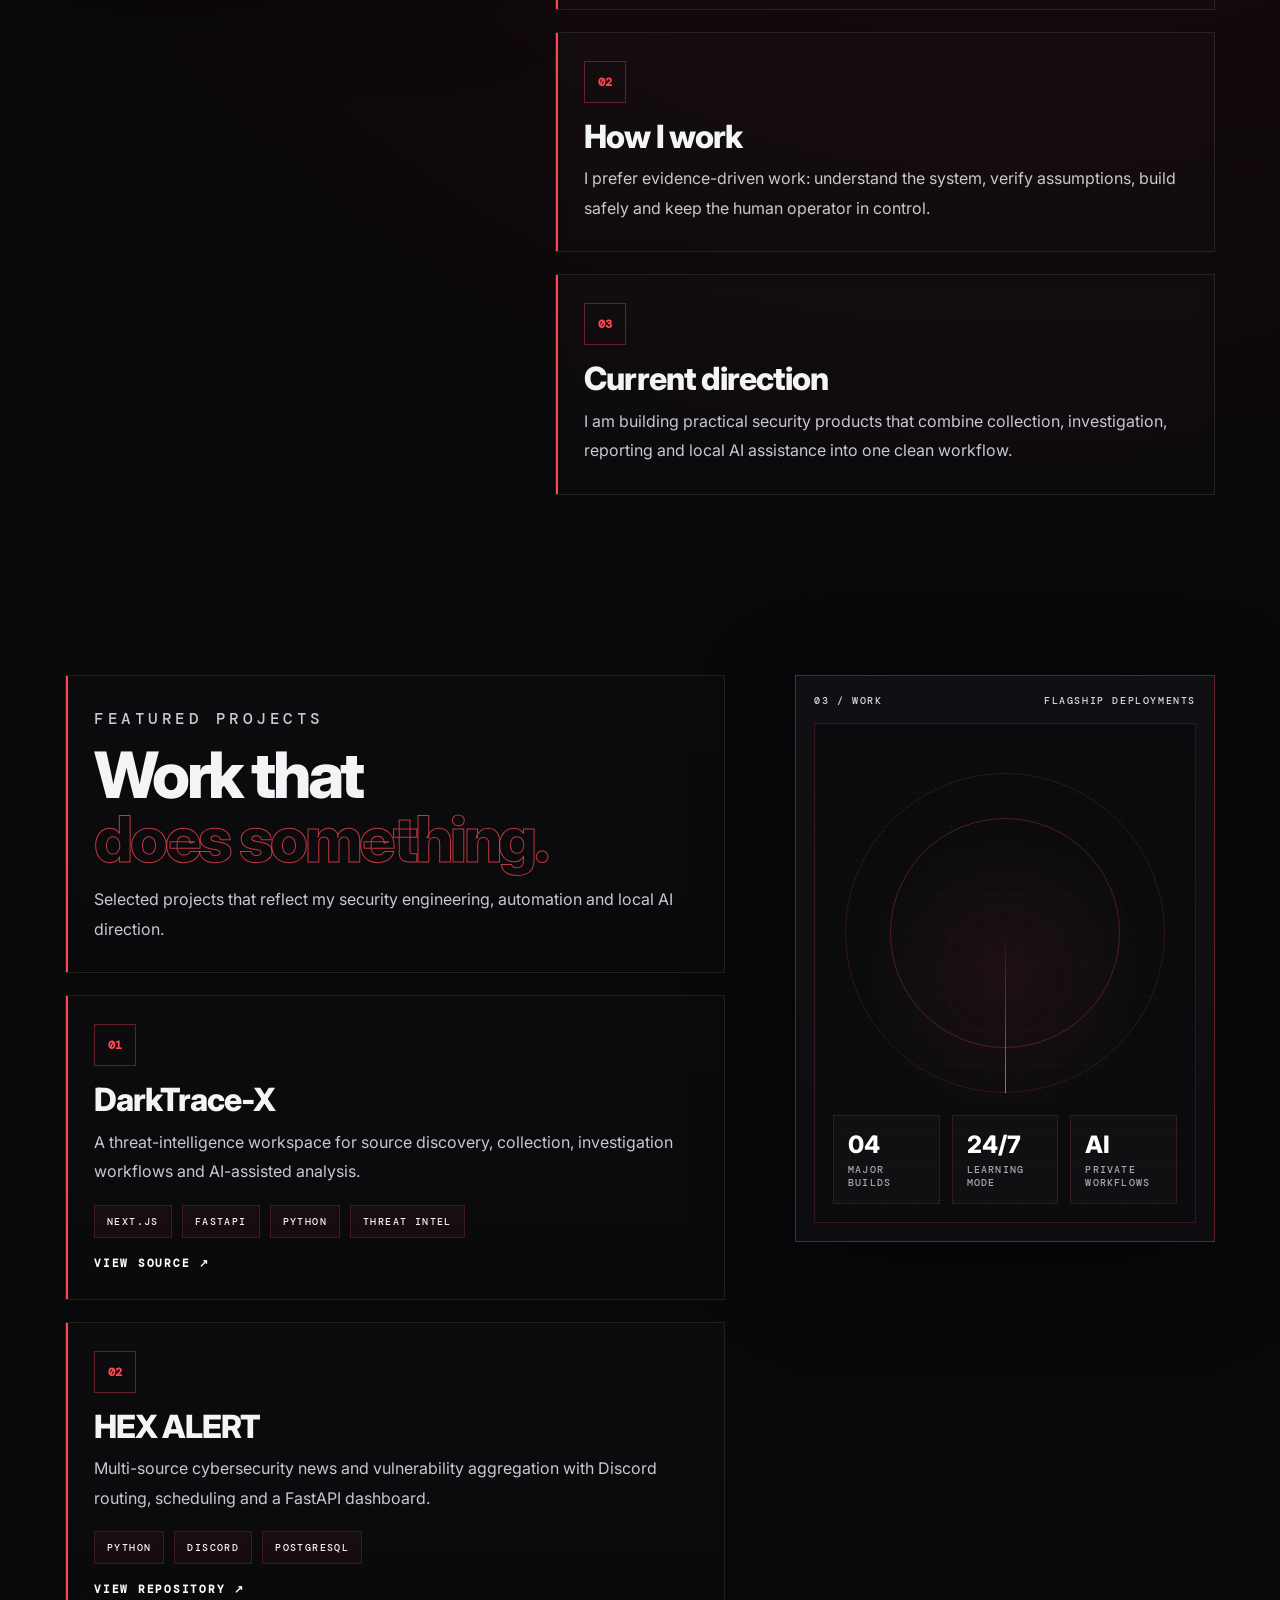
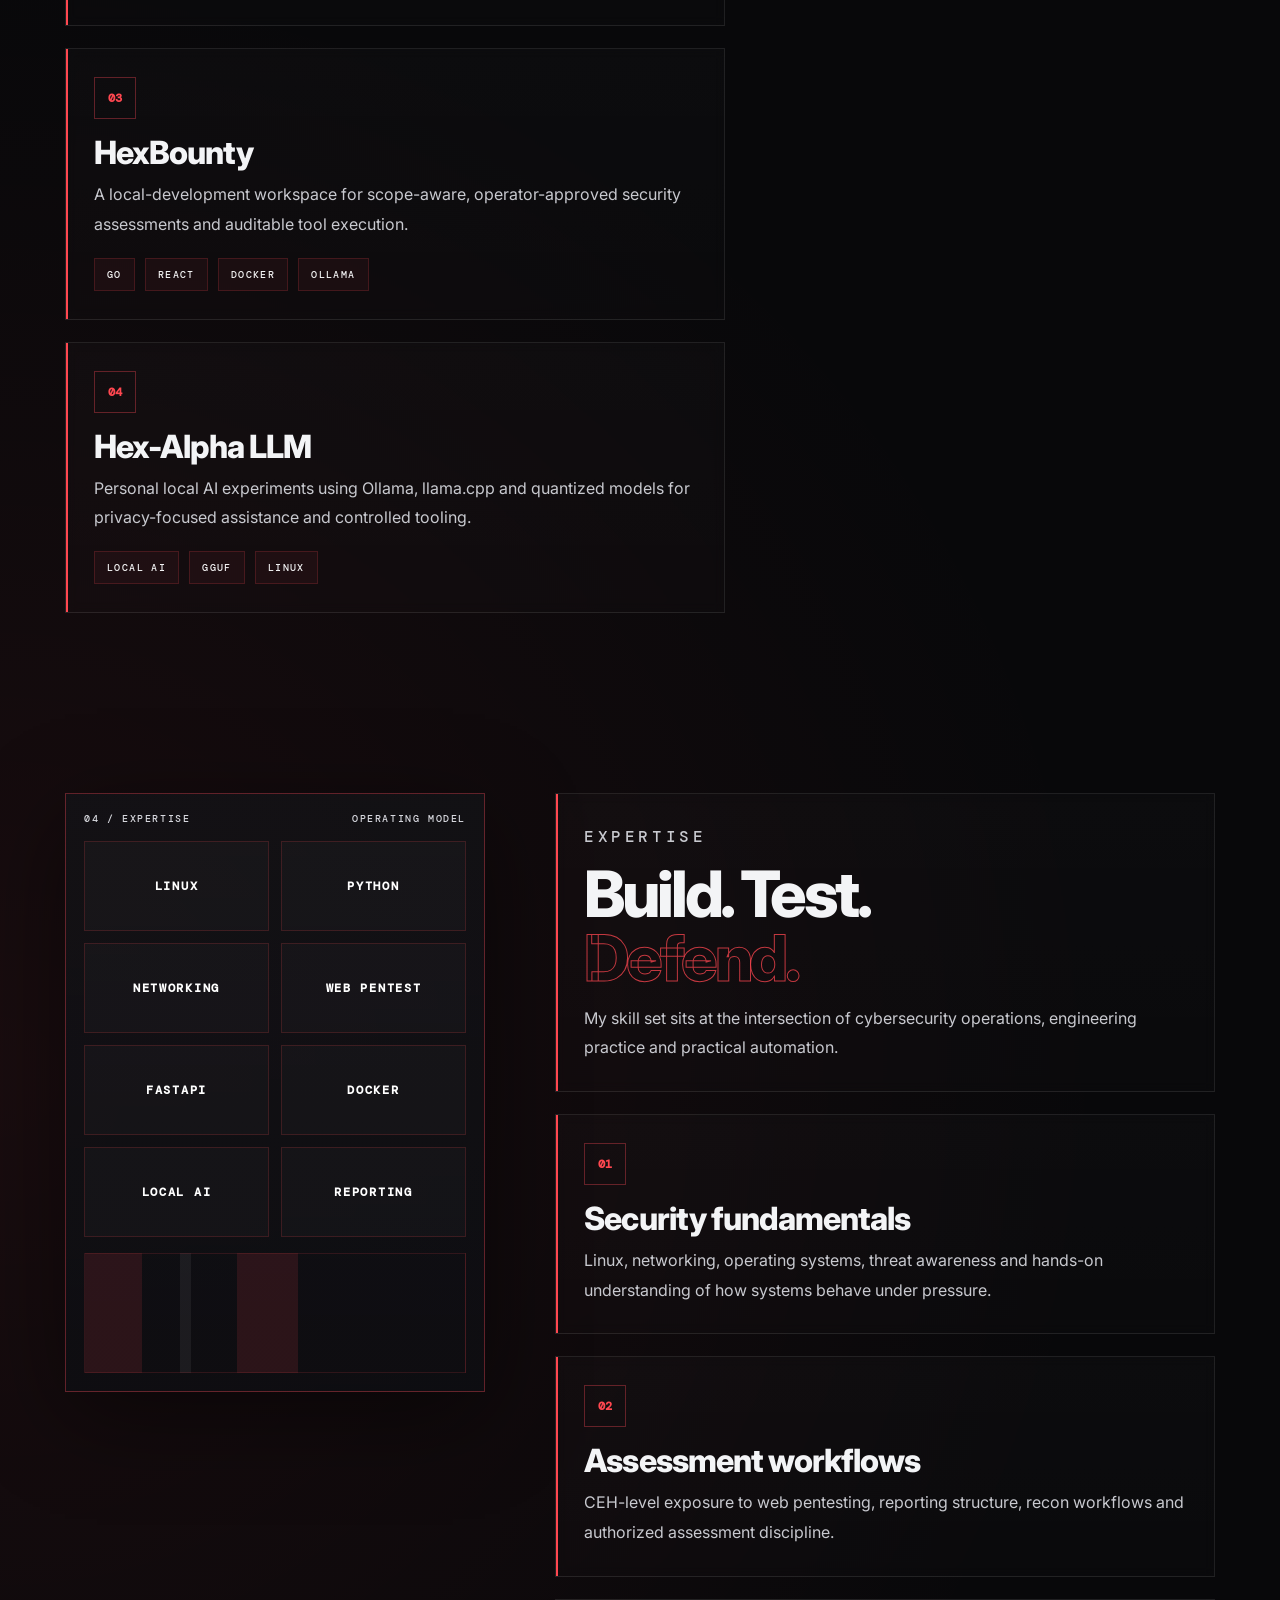
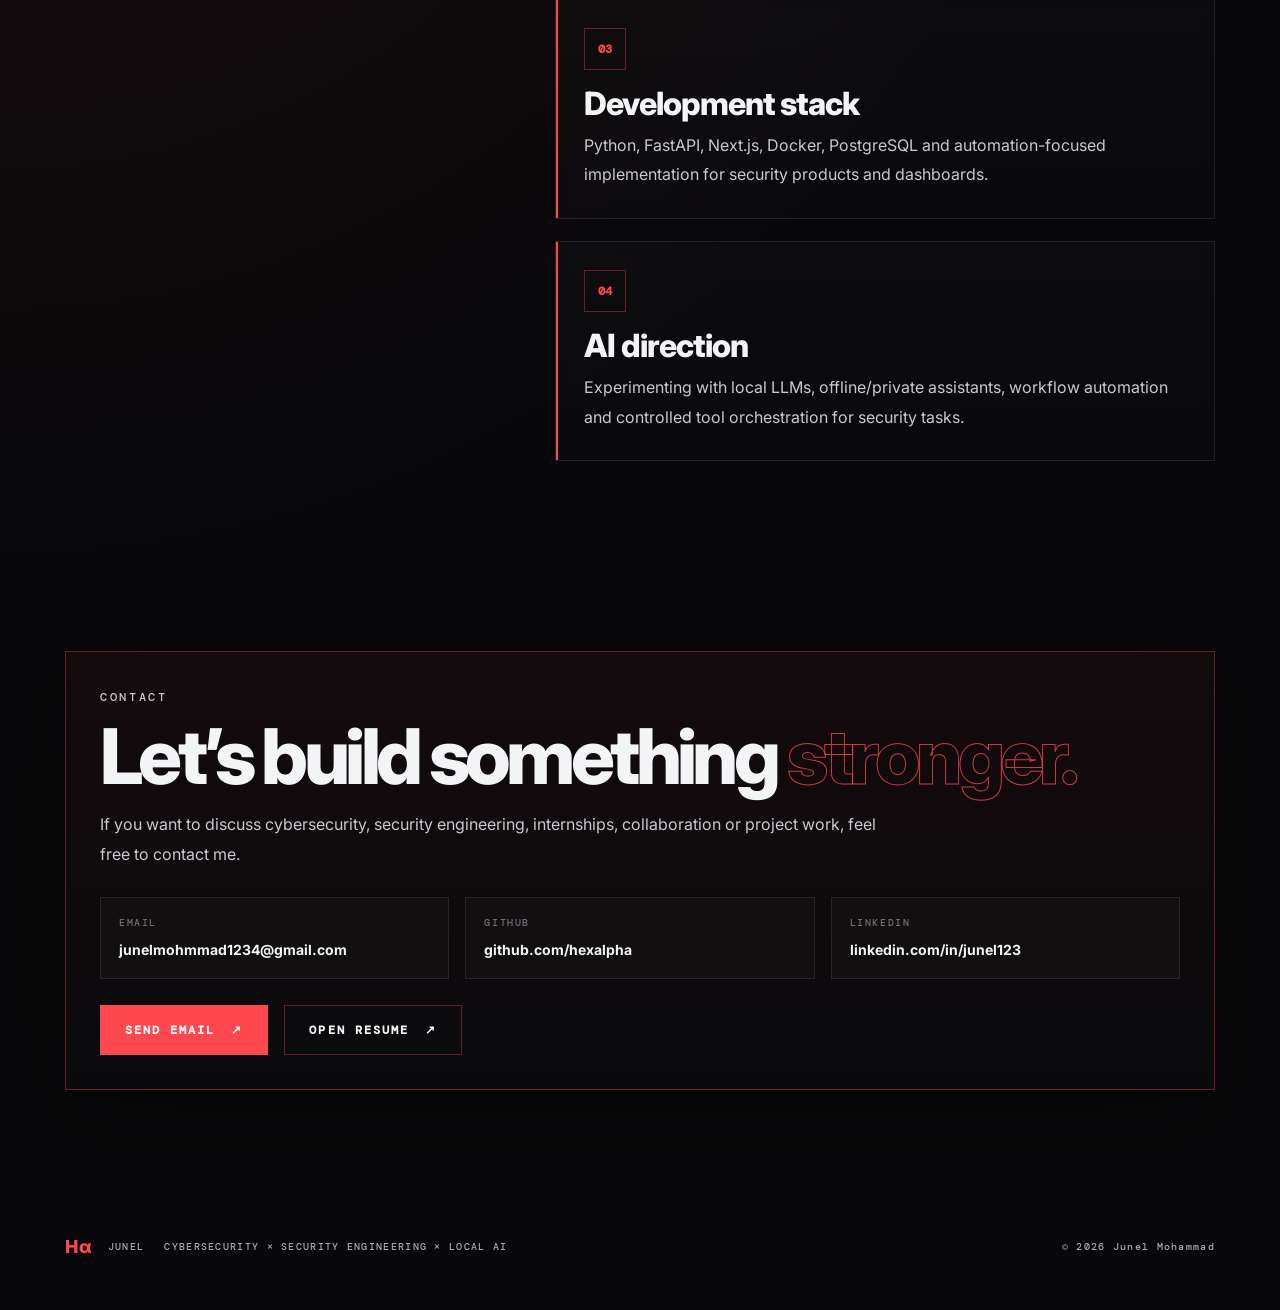
==== commit b4168e2c: "Keep one original portrait in hero and replace duplicate About photo with typography" ====
--- a/docs/index.html
+++ b/docs/index.html
@@ -65,7 +65,7 @@
           <div class="portrait__top"><span>01 / IDENTITY</span><span>HEXALPHA ARCHIVE</span></div>
           <div class="portrait__panel">
             <div class="portrait__red"></div>
-            <img src="./portrait-themed.jpg" alt="Portrait of Junel Mohammad in a black and red cyber portfolio style" width="1122" height="1402" fetchpriority="high">
+            <img src="./portrait.jpg" alt="Junel Mohammad wearing a maroon formal suit and glasses" width="1469" height="1536" fetchpriority="high">
             <div class="portrait__shade"></div>
             <span class="portrait__corner portrait__corner--tl"></span>
             <span class="portrait__corner portrait__corner--br"></span>
@@ -82,7 +82,12 @@
         <div class="split__sticky reveal">
           <div class="frame-card frame-card--image">
             <div class="frame-card__top"><span>02 / ABOUT</span><span>PROFILE MATRIX</span></div>
-            <img class="frame-card__image" src="./portrait-themed.jpg" alt="Styled portrait of Junel Mohammad">
+            <div class="profile-system" aria-label="Build, test and defend cybersecurity mindset">
+              <span class="profile-system__label">HEXALPHA // 01</span>
+              <strong class="profile-system__headline">BUILD<span>.</span><br><em>TEST.</em><br>DEFEND<span>.</span></strong>
+              <div class="profile-system__grid" aria-hidden="true"><i></i><i></i><i></i><i></i><i></i><i></i><i></i><i></i></div>
+              <p class="profile-system__caption">SECURITY / ENGINEERING / LOCAL AI</p>
+            </div>
             <div class="frame-card__footer"><span>CYBERSECURITY</span><span>LOCAL AI</span></div>
           </div>
         </div>
--- a/docs/style.css
+++ b/docs/style.css
@@ -278,3 +278,18 @@
 }
 
 @media(prefers-reduced-motion:reduce){.js-motion .reveal{opacity:1!important;transform:none!important}}
+
+
+/* Single-photo layout: only the hero uses the original portrait.
+   About retains the side-by-side story with typography, not a repeated photo. */
+.profile-system{position:relative;min-height:430px;display:flex;flex-direction:column;justify-content:center;overflow:hidden;border:1px solid rgba(255,71,80,.26);padding:clamp(20px,4vw,35px);background:radial-gradient(circle at 85% 25%,rgba(255,71,80,.15),transparent 38%),linear-gradient(135deg,#111115,#08080a)}
+.profile-system::before{content:"";position:absolute;inset:0;pointer-events:none;background:repeating-linear-gradient(0deg,transparent 0 30px,rgba(255,71,80,.09) 30px 31px),repeating-linear-gradient(90deg,transparent 0 30px,rgba(255,71,80,.06) 30px 31px);mask-image:linear-gradient(to right,transparent,#000)}
+.profile-system__label,.profile-system__caption{position:relative;z-index:1;font:500 10px var(--mono);letter-spacing:.2em;color:#c2c1ca}
+.profile-system__label{margin-bottom:35px;color:var(--red)}
+.profile-system__headline{position:relative;z-index:1;font:900 clamp(2.7rem,5.4vw,4.8rem)/.96 var(--sans);letter-spacing:-.075em;color:#f3f4f6}
+.profile-system__headline span{color:var(--red)}
+.profile-system__headline em{font-style:normal;color:transparent;-webkit-text-stroke:1px var(--red)}
+.profile-system__grid{position:absolute;right:20px;bottom:55px;display:grid;grid-template-columns:repeat(4,6px);gap:12px}
+.profile-system__grid i{display:block;width:6px;height:6px;border-radius:50%;background:rgba(255,71,80,.7)}
+.profile-system__caption{margin:35px 0 0;padding-top:22px;border-top:1px solid var(--line-strong)}
+@media(max-width:640px){.profile-system{min-height:330px}.profile-system__headline{font-size:clamp(3rem,14vw,4rem)}}
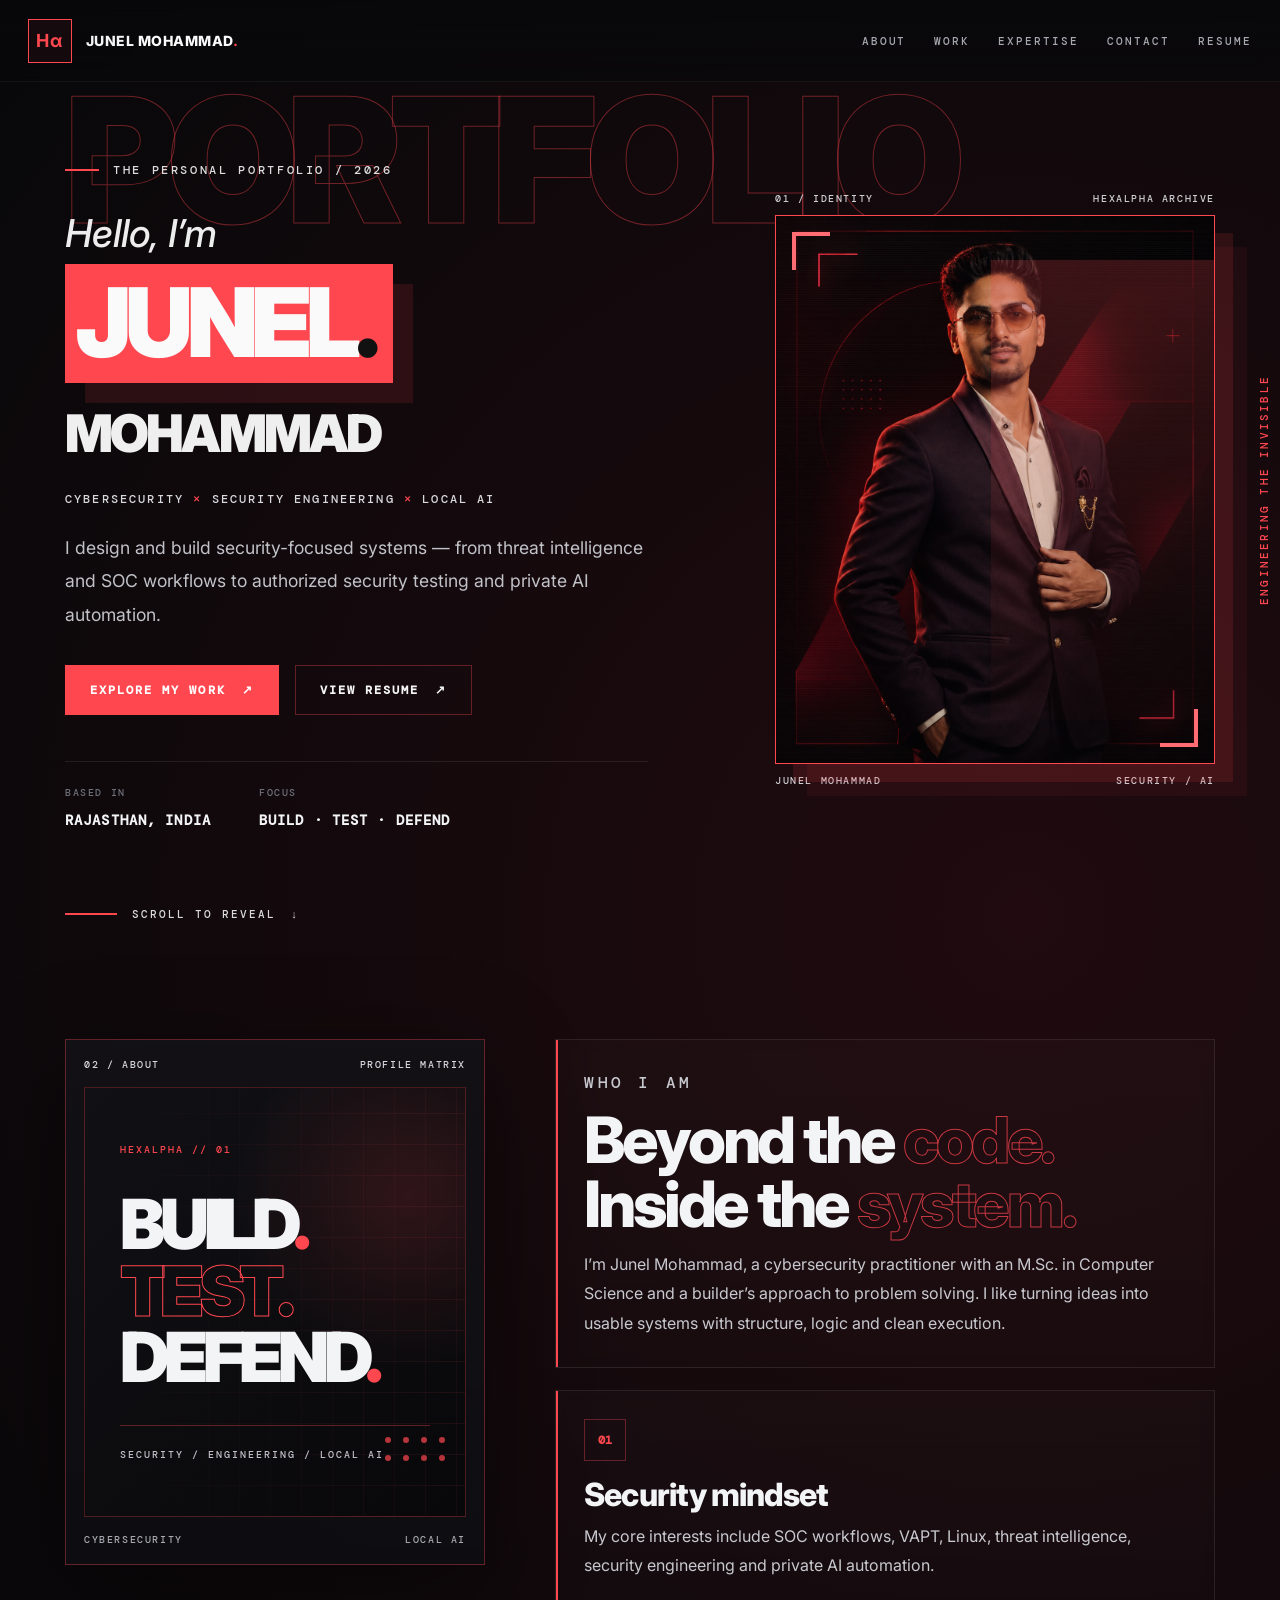
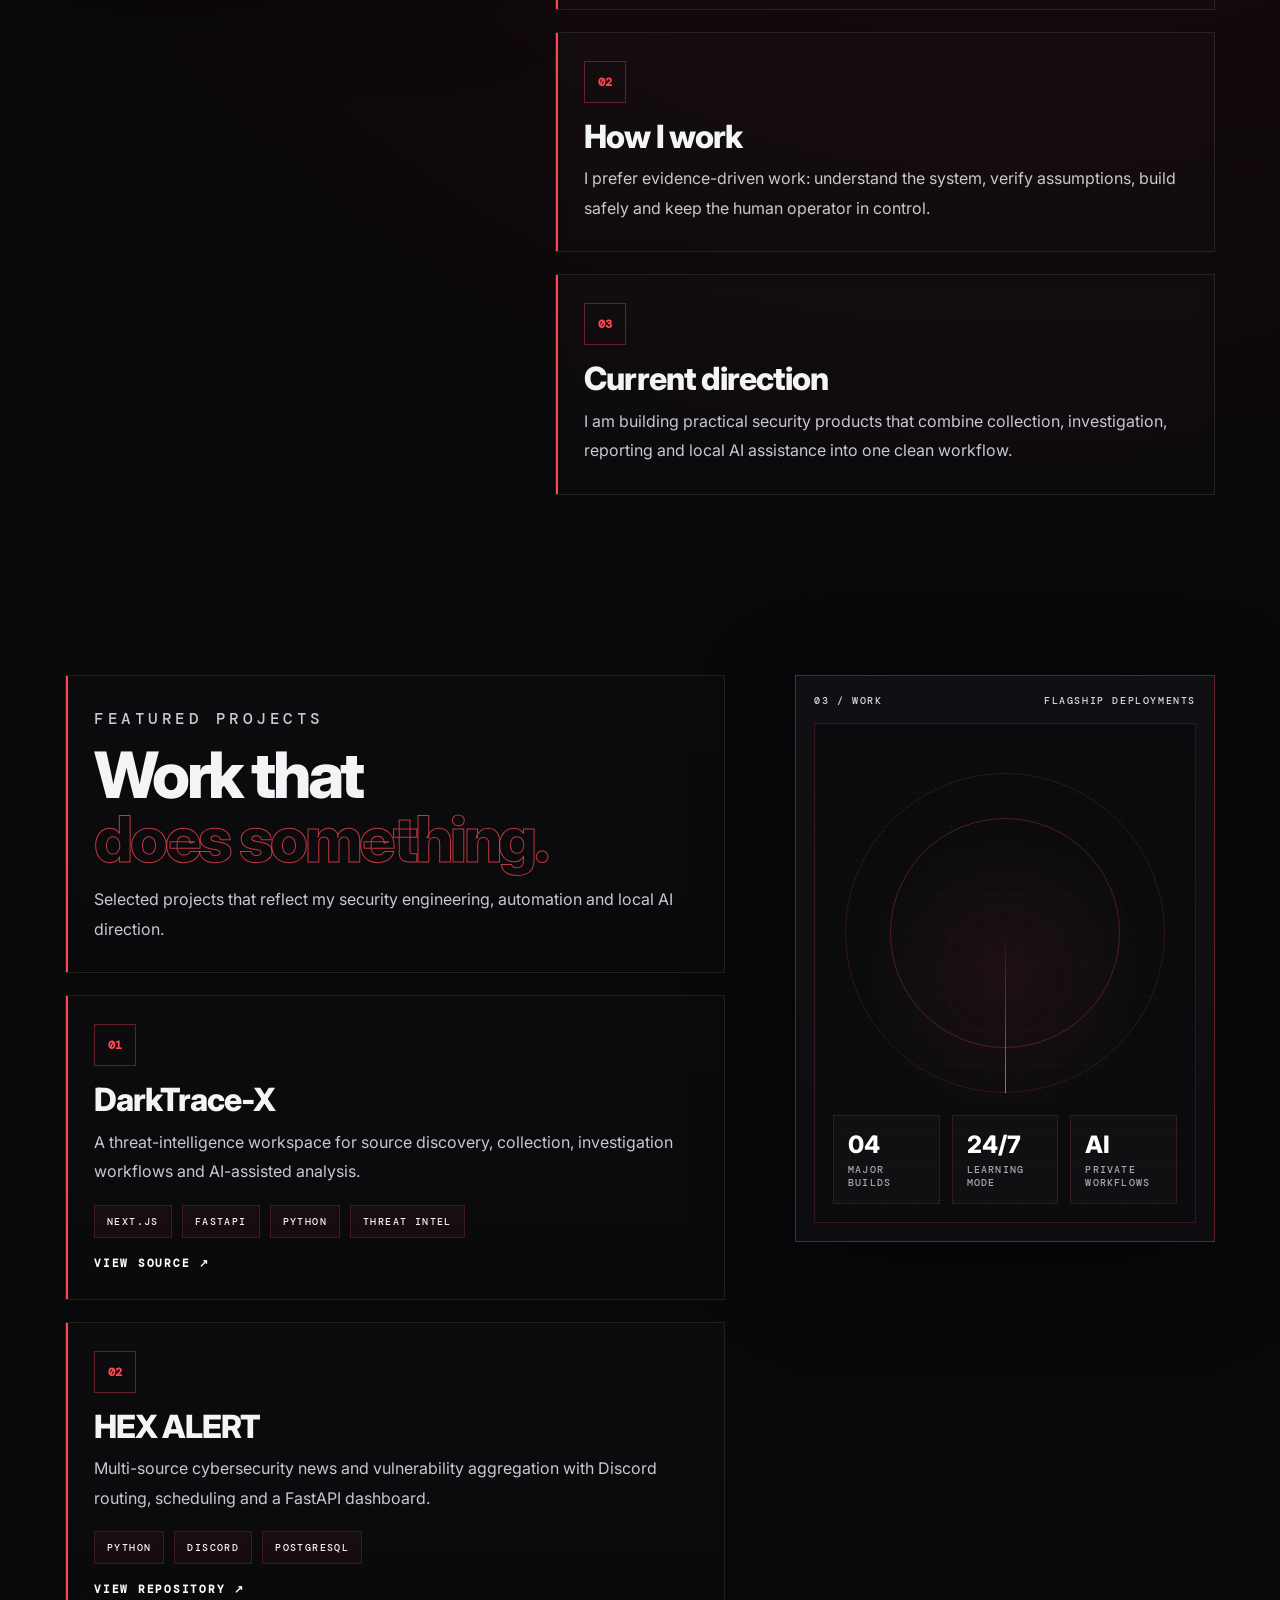
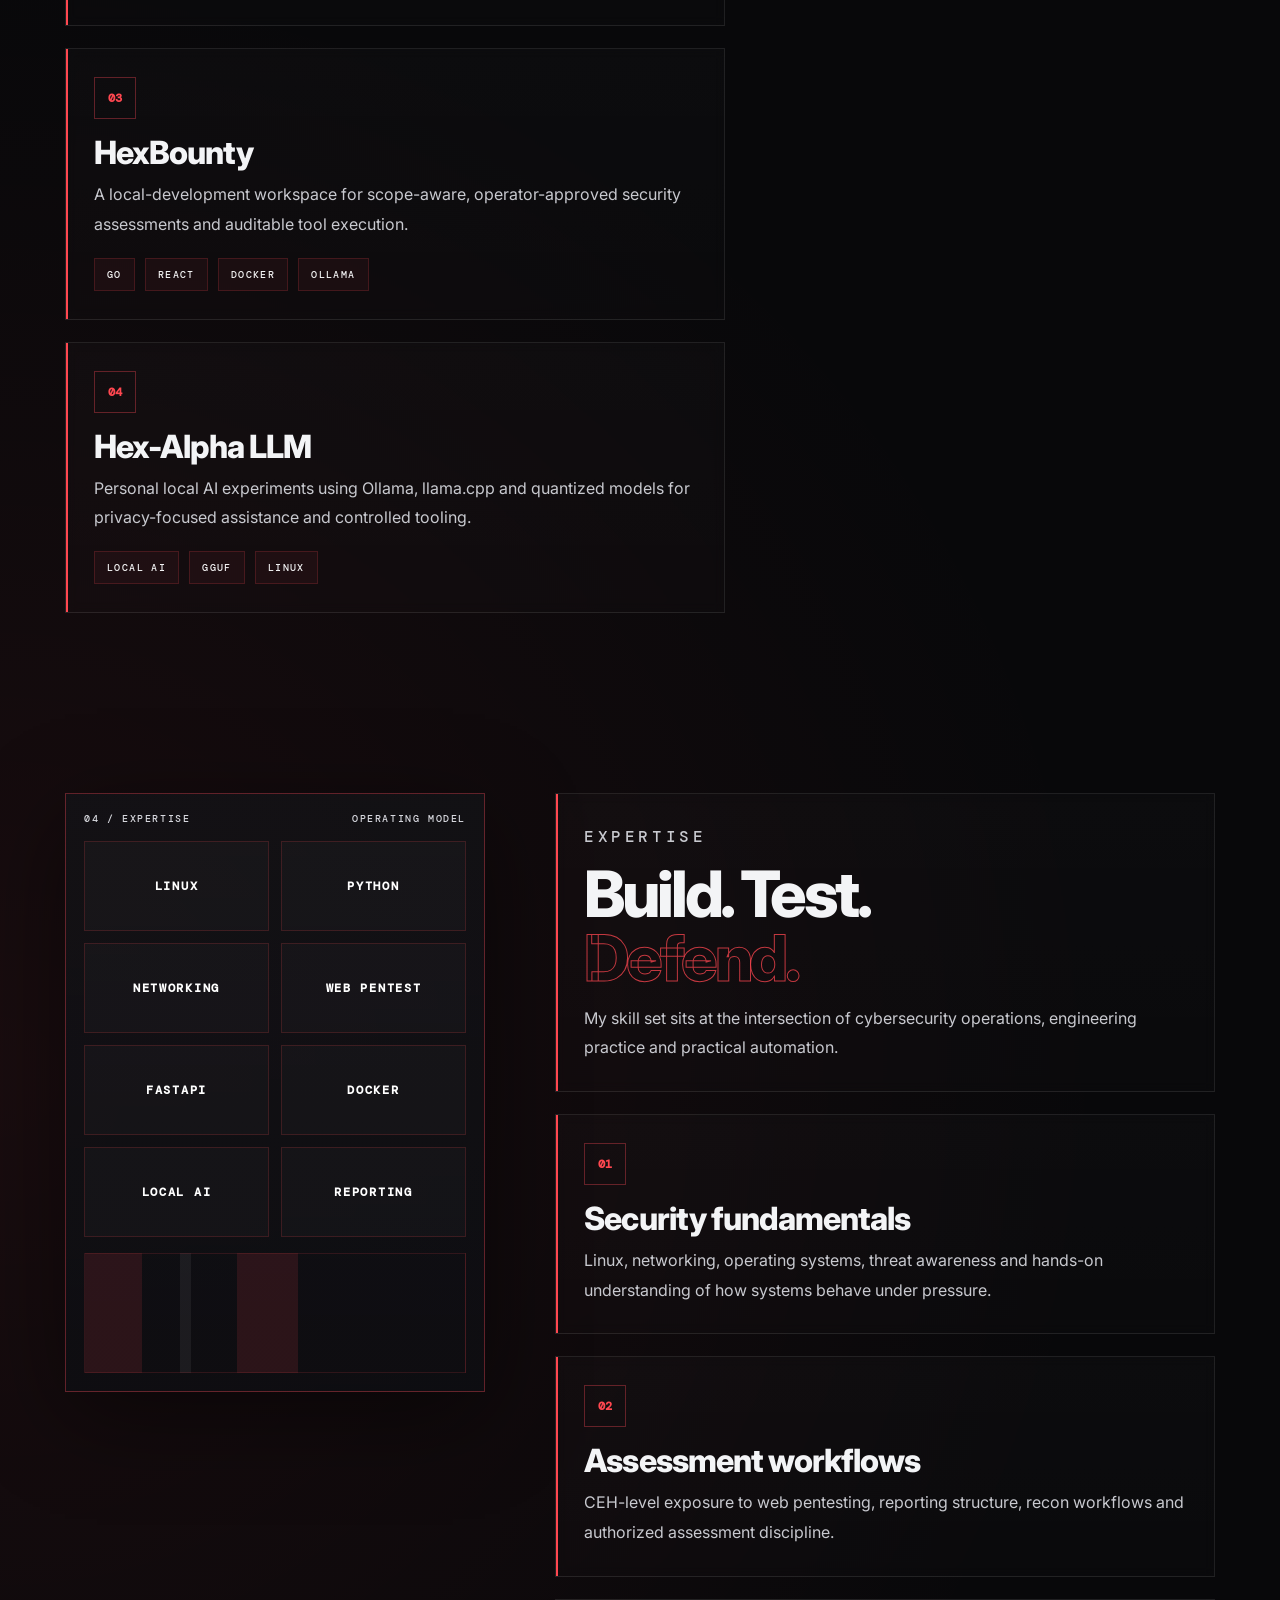
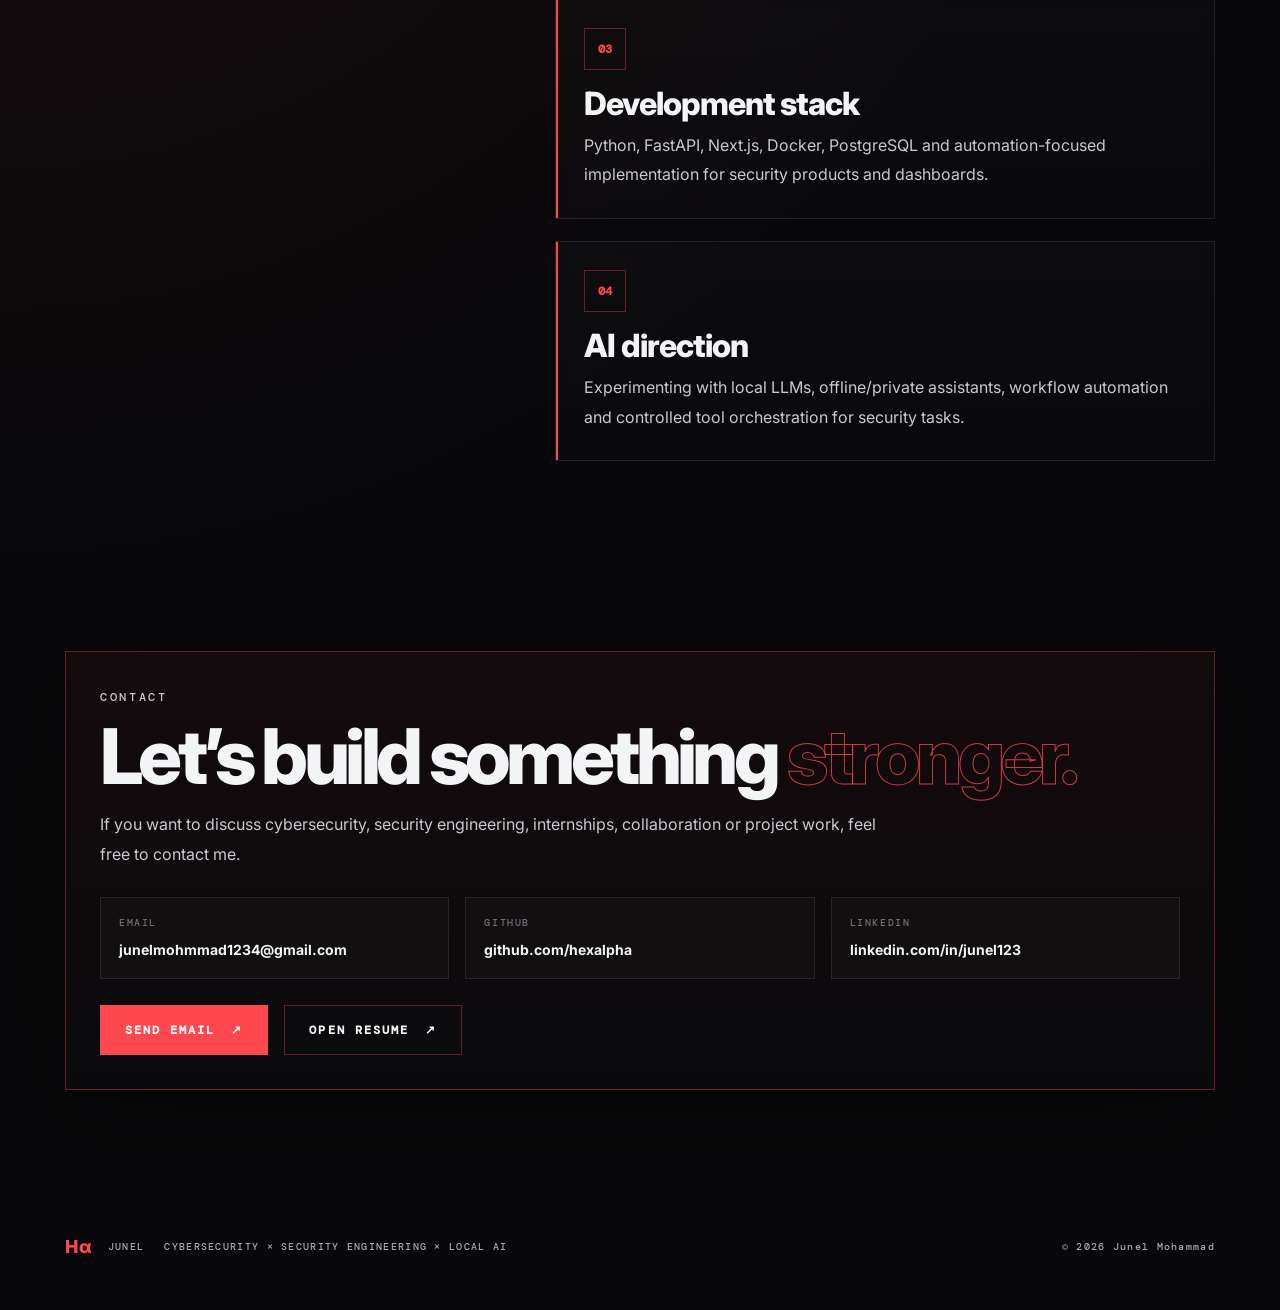
==== commit 06708b64: "Force one-photo portfolio: keep themed hero portrait and remove duplicate with cache-busted preview" ====
--- a/docs/index.html
+++ b/docs/index.html
@@ -4,6 +4,7 @@
   <meta charset="utf-8">
   <meta name="viewport" content="width=device-width,initial-scale=1">
   <meta name="theme-color" content="#08080a">
+  <meta name="portfolio-build" content="single-photo-20261105">
   <meta name="description" content="Junel Mohammad — cybersecurity, security engineering, local AI and threat intelligence portfolio.">
   <meta property="og:title" content="Junel Mohammad — Portfolio">
   <meta property="og:description" content="Cybersecurity × Security Engineering × Local AI">
@@ -13,8 +14,8 @@
   <link rel="preconnect" href="https://fonts.googleapis.com">
   <link rel="preconnect" href="https://fonts.gstatic.com" crossorigin>
   <link href="https://fonts.googleapis.com/css2?family=DM+Mono:wght@400;500&family=Inter:wght@400;500;600;700;800;900&display=swap" rel="stylesheet">
-  <link rel="stylesheet" href="./style.css">
-  <script src="./script.js" defer></script>
+  <link rel="stylesheet" href="./style.css?v=single-photo-20261105">
+  <script src="./script.js?v=single-photo-20261105" defer></script>
 </head>
 <body>
   <div class="cursor-halo" id="cursorHalo" aria-hidden="true"></div>
@@ -65,7 +66,7 @@
           <div class="portrait__top"><span>01 / IDENTITY</span><span>HEXALPHA ARCHIVE</span></div>
           <div class="portrait__panel">
             <div class="portrait__red"></div>
-            <img src="./portrait.jpg" alt="Junel Mohammad wearing a maroon formal suit and glasses" width="1469" height="1536" fetchpriority="high">
+            <img src="./portrait-themed.jpg?v=single-photo-20261105" alt="Junel Mohammad in a maroon formal suit against a black-red cyber background" width="1122" height="1402" fetchpriority="high">
             <div class="portrait__shade"></div>
             <span class="portrait__corner portrait__corner--tl"></span>
             <span class="portrait__corner portrait__corner--br"></span>
--- a/docs/style.css
+++ b/docs/style.css
@@ -293,3 +293,6 @@
 .profile-system__grid i{display:block;width:6px;height:6px;border-radius:50%;background:rgba(255,71,80,.7)}
 .profile-system__caption{margin:35px 0 0;padding-top:22px;border-top:1px solid var(--line-strong)}
 @media(max-width:640px){.profile-system{min-height:330px}.profile-system__headline{font-size:clamp(3rem,14vw,4rem)}}
+
+/* One-photo safeguard and accessible defaults for the hero on compact screens. */
+@media(max-width:820px){.hero__left.reveal{opacity:1;transform:none}.hero__giant{max-width:100%;overflow:hidden}}
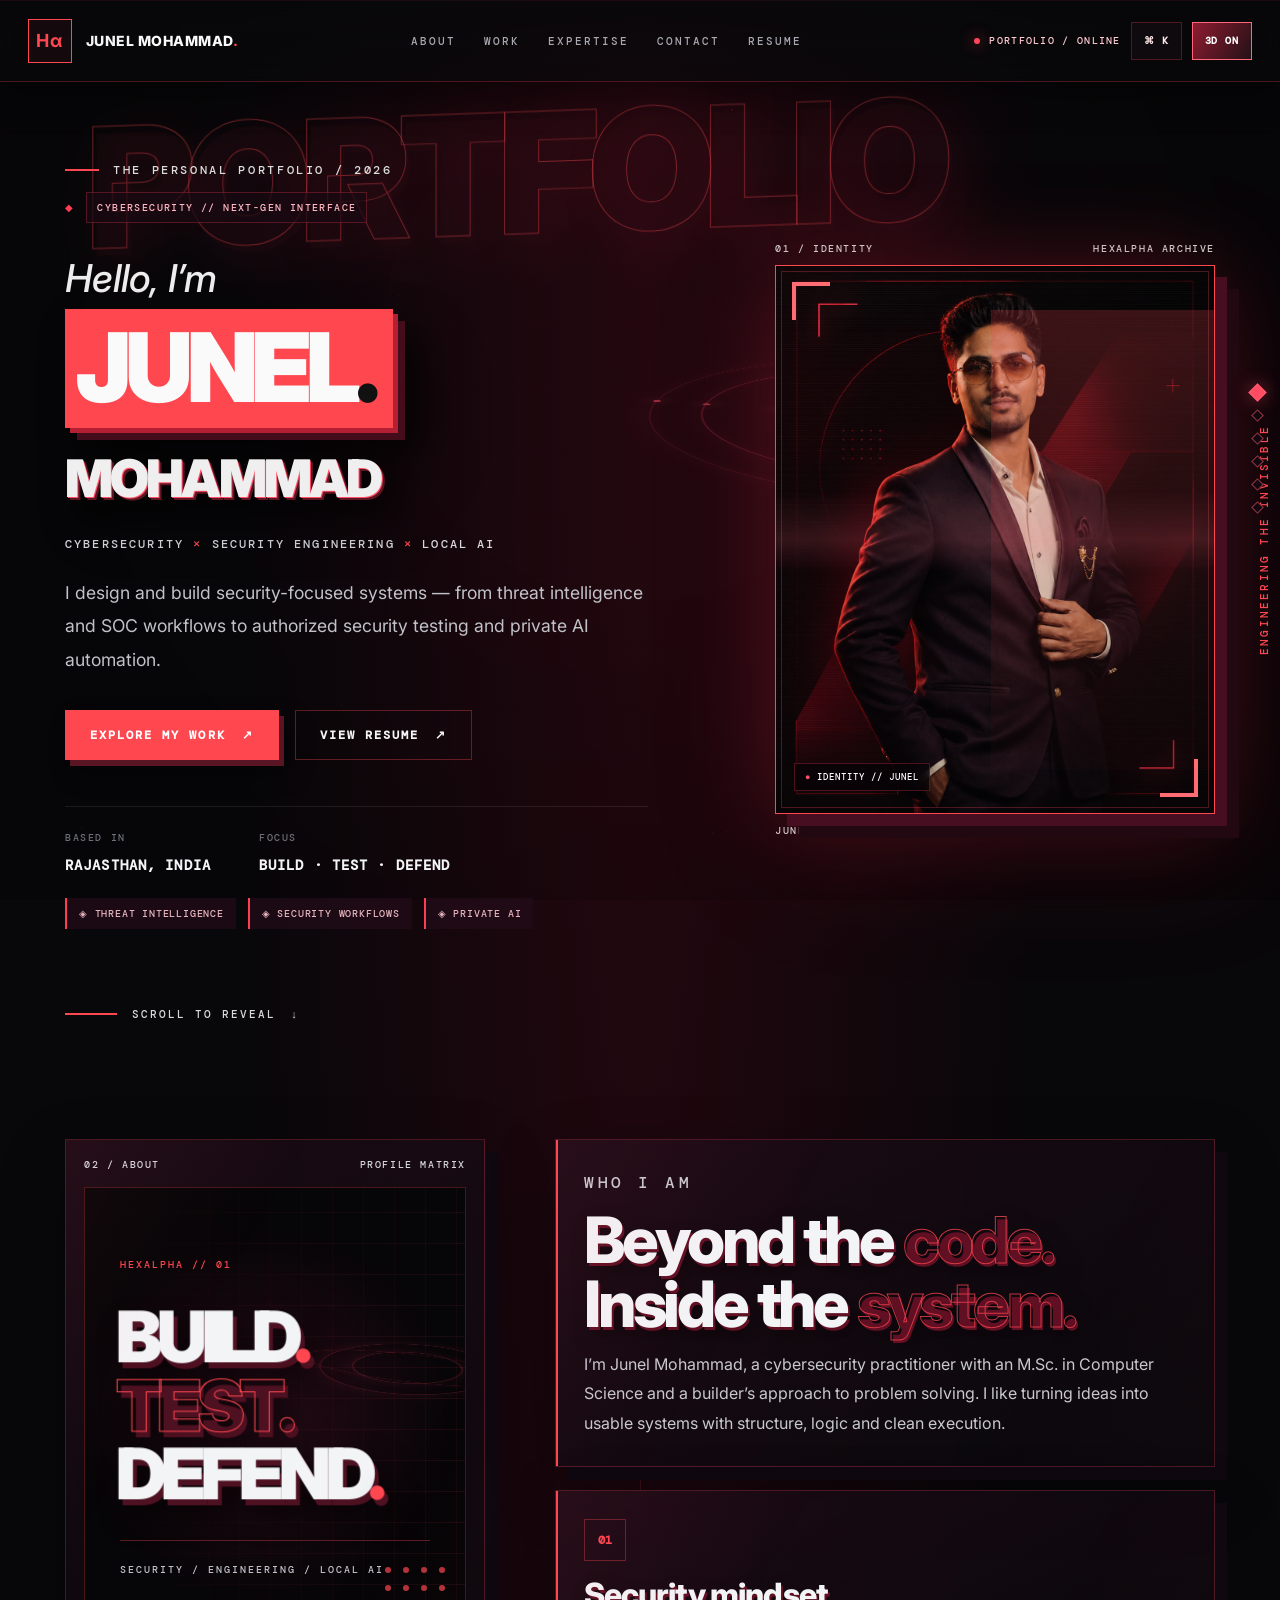
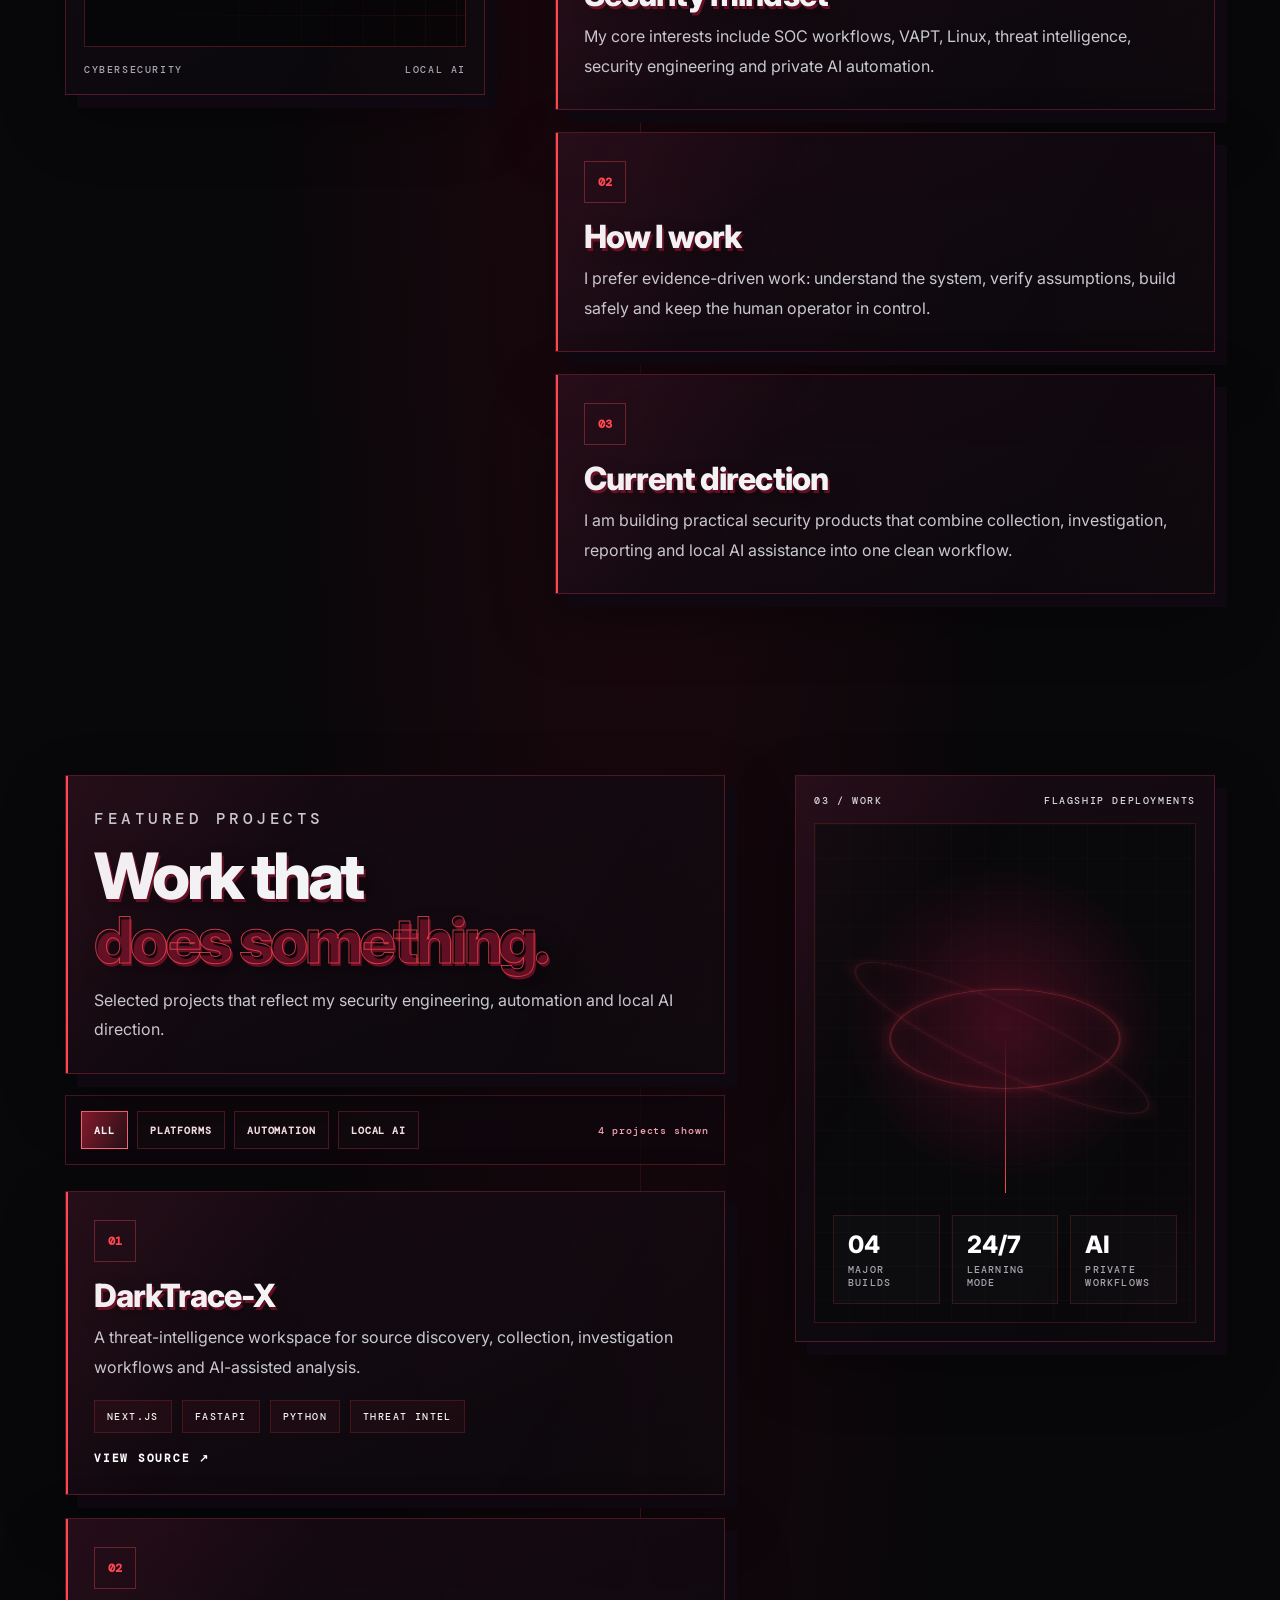
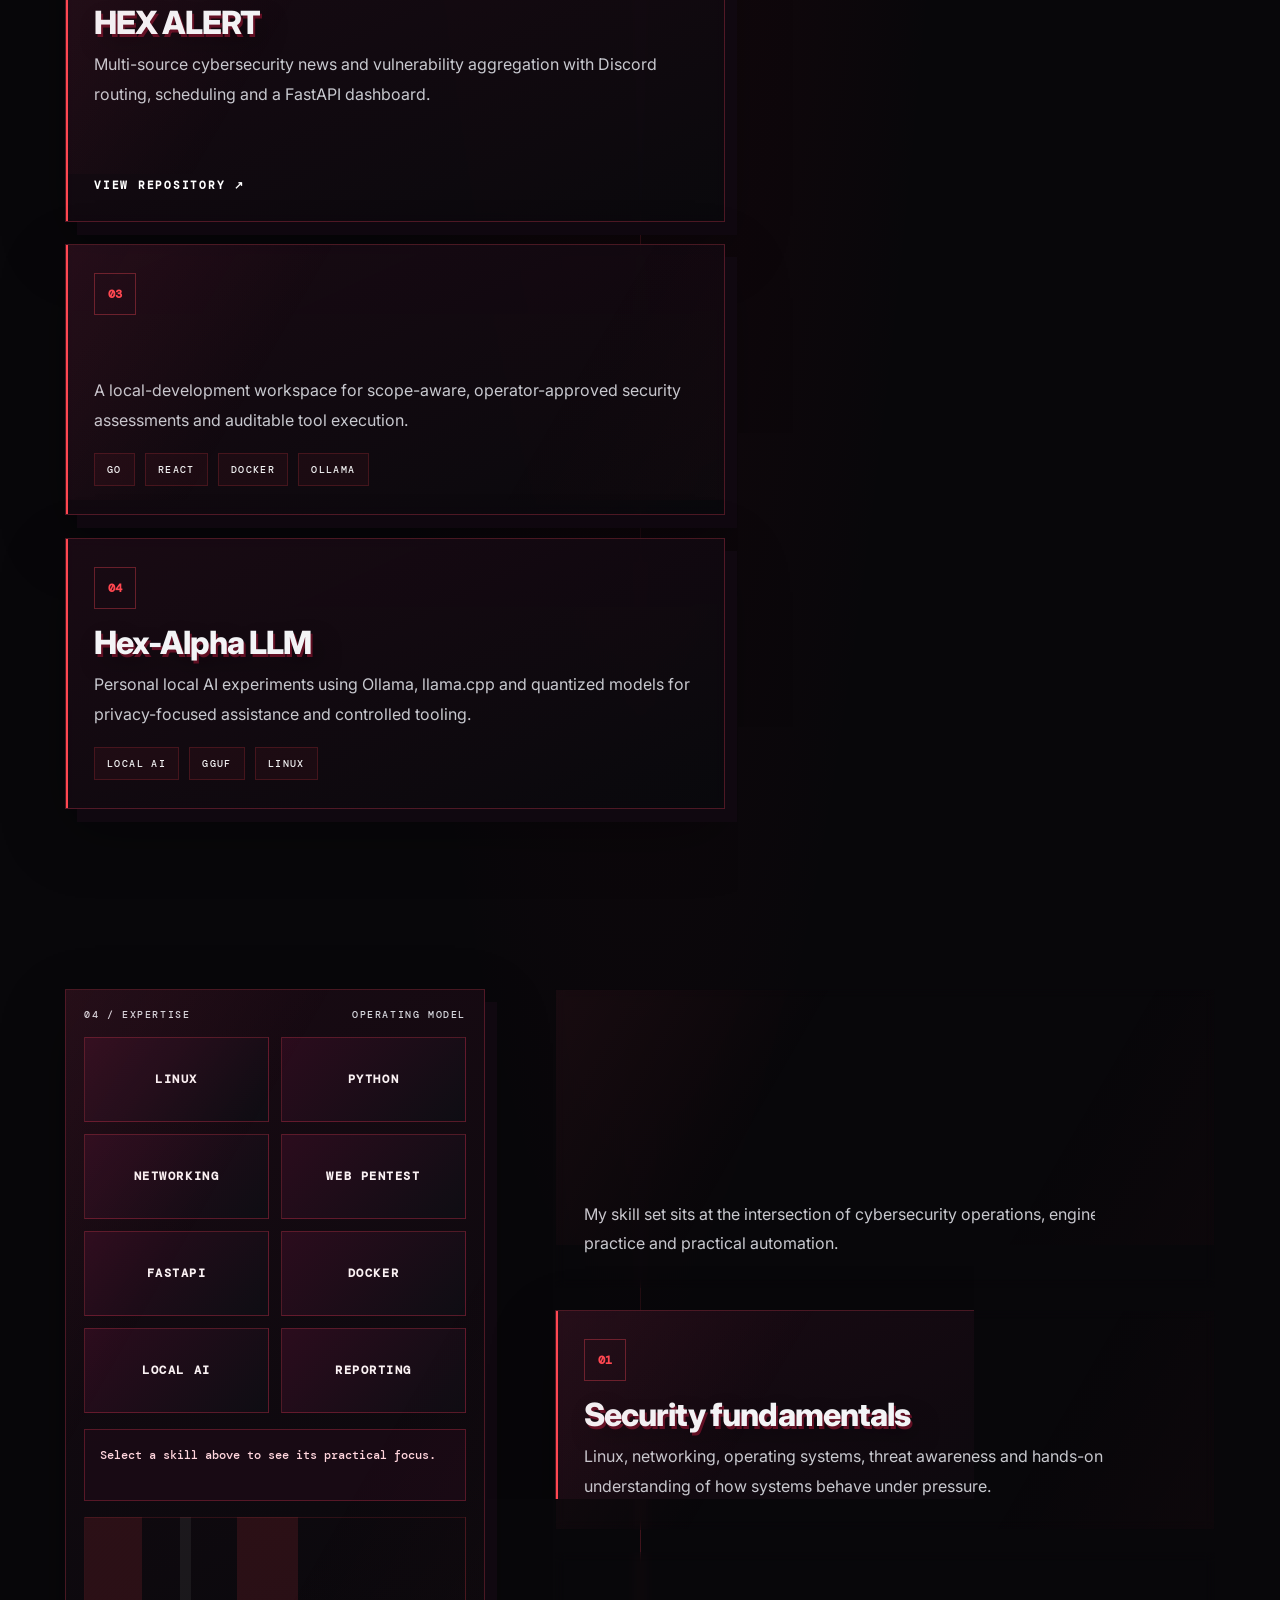
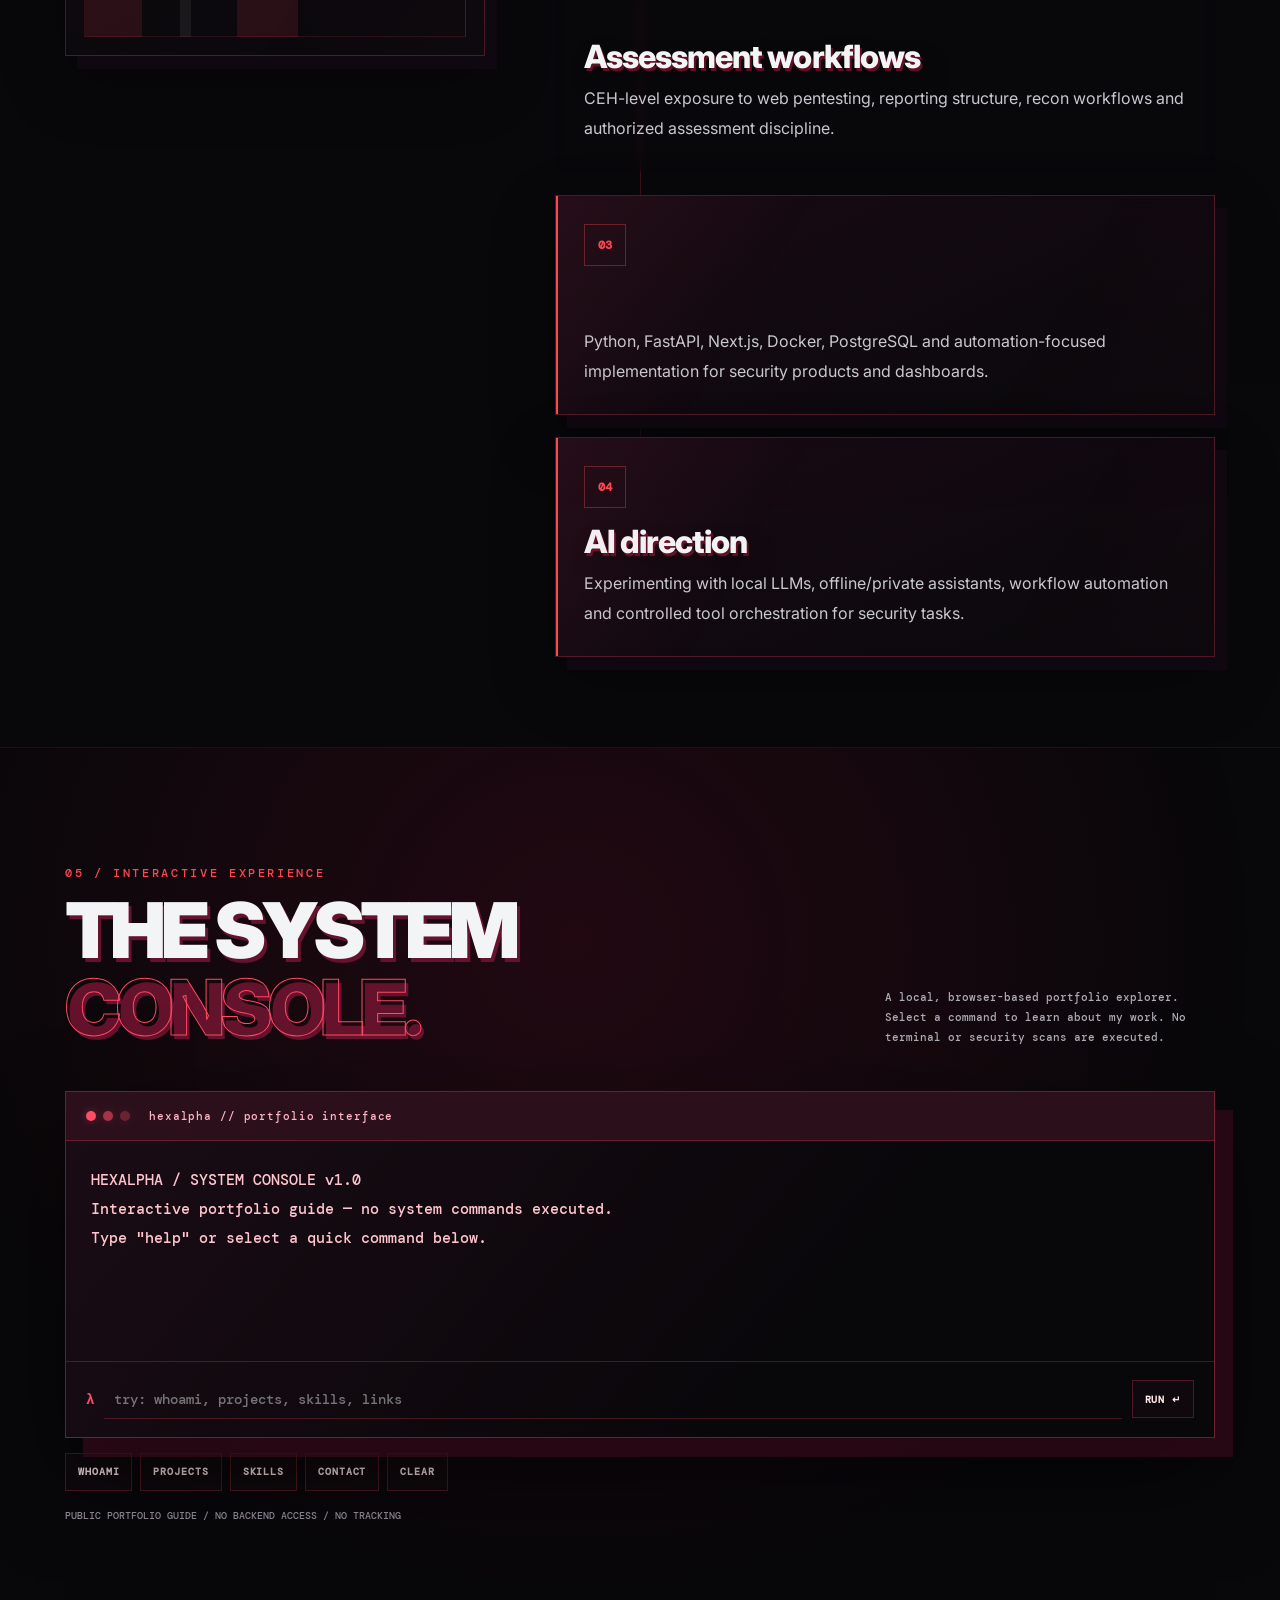
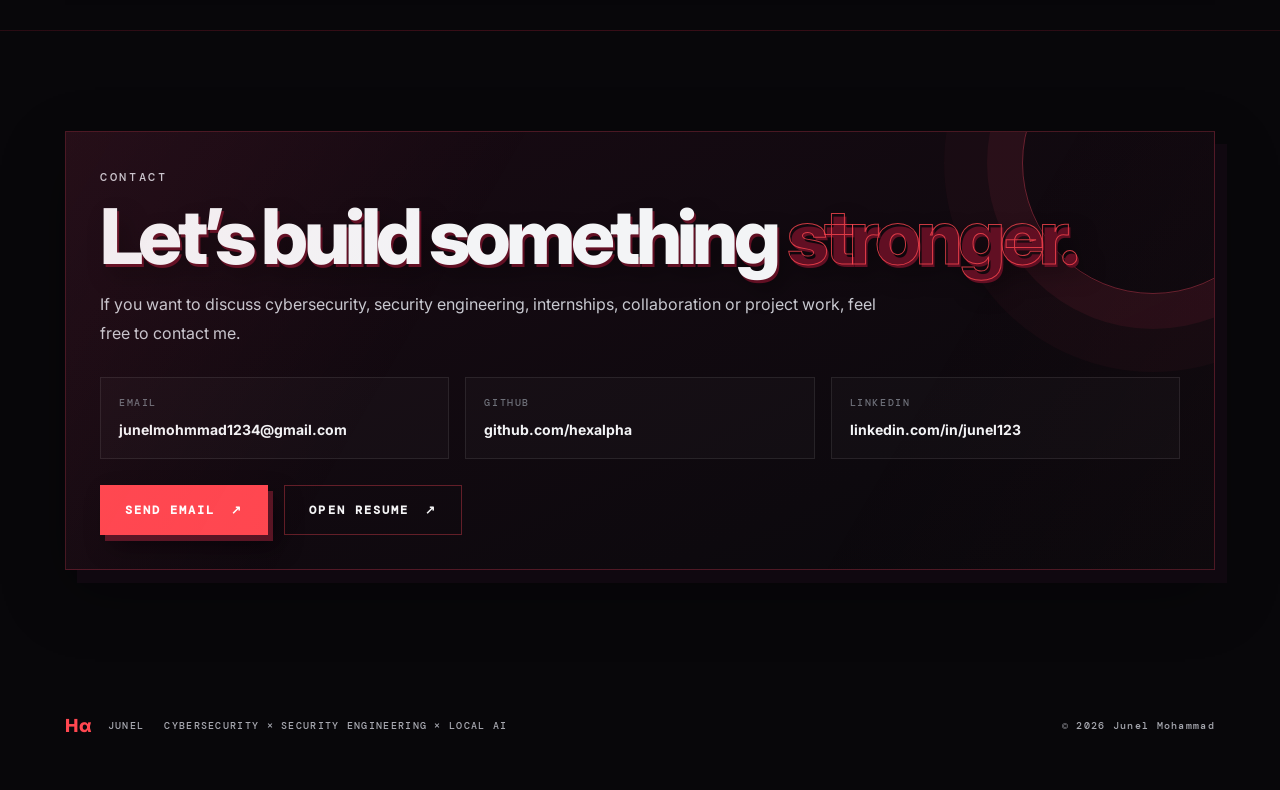
==== commit 94b7b124: "Enhance portfolio with 3D cyber visuals, cinematic effects, interactive filters and command palette" ====
--- a/docs/index.html
+++ b/docs/index.html
@@ -4,7 +4,7 @@
   <meta charset="utf-8">
   <meta name="viewport" content="width=device-width,initial-scale=1">
   <meta name="theme-color" content="#08080a">
-  <meta name="portfolio-build" content="single-photo-20261105">
+  <meta name="portfolio-build" content="future-3d-v1-20261105">
   <meta name="description" content="Junel Mohammad — cybersecurity, security engineering, local AI and threat intelligence portfolio.">
   <meta property="og:title" content="Junel Mohammad — Portfolio">
   <meta property="og:description" content="Cybersecurity × Security Engineering × Local AI">
@@ -14,11 +14,15 @@
   <link rel="preconnect" href="https://fonts.googleapis.com">
   <link rel="preconnect" href="https://fonts.gstatic.com" crossorigin>
   <link href="https://fonts.googleapis.com/css2?family=DM+Mono:wght@400;500&family=Inter:wght@400;500;600;700;800;900&display=swap" rel="stylesheet">
-  <link rel="stylesheet" href="./style.css?v=single-photo-20261105">
-  <script src="./script.js?v=single-photo-20261105" defer></script>
+  <link rel="stylesheet" href="./style.css?v=future3d1">
+  <link rel="stylesheet" href="./futuristic.css?v=future3d1">
+  <script src="./script.js?v=future3d1" defer></script>
+  <script src="./futuristic.js?v=future3d1" defer></script>
 </head>
-<body>
+<body class="fx-site">
   <div class="cursor-halo" id="cursorHalo" aria-hidden="true"></div>
+  <div class="fx-vignette" aria-hidden="true"></div>
+  <canvas id="fx-stars" aria-hidden="true"></canvas>
   <div class="scanlines" aria-hidden="true"></div>
   <div class="page-progress" id="pageProgress" aria-hidden="true"></div>
   <a class="skip-link" href="#main">Skip to content</a>
@@ -35,6 +39,11 @@
       <a href="#contact" data-nav="contact">CONTACT</a>
       <a href="./resume.html">RESUME</a>
     </nav>
+    <div class="fx-tools">
+      <span class="fx-live">PORTFOLIO / ONLINE</span>
+      <button class="fx-btn" id="fxCommandTrigger" type="button" aria-label="Search portfolio commands">⌘ K</button>
+      <button class="fx-btn fx-motion-btn" id="fxMotion" type="button" aria-pressed="true" title="Toggle decorative 3D motion">3D ON</button>
+    </div>
     <button class="menu-toggle" id="menuToggle" type="button" aria-label="Toggle menu" aria-expanded="false" aria-controls="navigation">
       <span></span><span></span>
     </button>
@@ -43,8 +52,10 @@
   <main id="main">
     <section id="top" class="hero container section-anchor">
       <p class="hero__giant" aria-hidden="true">PORTFOLIO</p>
+      <div class="fx-hero-scene" aria-hidden="true"><span class="fx-orbit"></span><span class="fx-orbit"></span><span class="fx-orbit"></span></div>
       <div class="hero__left reveal">
         <p class="eyebrow"><span class="eyebrow__line"></span> THE PERSONAL PORTFOLIO / 2026</p>
+        <div class="fx-hero-kicker"><span>CYBERSECURITY // NEXT-GEN INTERFACE</span></div>
         <p class="hero__hello">Hello, I’m</p>
         <h1 class="hero__title">
           <span class="hero__name">JUNEL<span class="period">.</span></span>
@@ -60,6 +71,7 @@
           <div><span class="meta__label">BASED IN</span><strong>RAJASTHAN, INDIA</strong></div>
           <div><span class="meta__label">FOCUS</span><strong>BUILD · TEST · DEFEND</strong></div>
         </div>
+        <div class="fx-telemetry" aria-label="Areas of practice"><span>◈ THREAT INTELLIGENCE</span><span>◈ SECURITY WORKFLOWS</span><span>◈ PRIVATE AI</span></div>
       </div>
       <div class="hero__right reveal" data-delay="160">
         <div class="portrait" id="portrait">
@@ -68,6 +80,7 @@
             <div class="portrait__red"></div>
             <img src="./portrait-themed.jpg?v=single-photo-20261105" alt="Junel Mohammad in a maroon formal suit against a black-red cyber background" width="1122" height="1402" fetchpriority="high">
             <div class="portrait__shade"></div>
+            <div class="fx-portrait-corners" aria-hidden="true"></div><span class="fx-portrait-badge">IDENTITY // JUNEL</span>
             <span class="portrait__corner portrait__corner--tl"></span>
             <span class="portrait__corner portrait__corner--br"></span>
           </div>
@@ -84,6 +97,7 @@
           <div class="frame-card frame-card--image">
             <div class="frame-card__top"><span>02 / ABOUT</span><span>PROFILE MATRIX</span></div>
             <div class="profile-system" aria-label="Build, test and defend cybersecurity mindset">
+              <div class="fx-reactor" aria-hidden="true"><span></span><span></span><span></span></div>
               <span class="profile-system__label">HEXALPHA // 01</span>
               <strong class="profile-system__headline">BUILD<span>.</span><br><em>TEST.</em><br>DEFEND<span>.</span></strong>
               <div class="profile-system__grid" aria-hidden="true"><i></i><i></i><i></i><i></i><i></i><i></i><i></i><i></i></div>
@@ -141,27 +155,34 @@
             <h2>Work that<br><em>does something.</em></h2>
             <p>Selected projects that reflect my security engineering, automation and local AI direction.</p>
           </article>
-          <article class="flow-card reveal project-flow">
+          <div id="fxFilters" class="fx-filter-bar reveal" role="group" aria-label="Filter projects">
+            <button type="button" class="fx-chip" data-filter="all" aria-pressed="true">ALL</button>
+            <button type="button" class="fx-chip" data-filter="platform" aria-pressed="false">PLATFORMS</button>
+            <button type="button" class="fx-chip" data-filter="automation" aria-pressed="false">AUTOMATION</button>
+            <button type="button" class="fx-chip" data-filter="ai" aria-pressed="false">LOCAL AI</button>
+            <span id="fxFilterStatus" class="fx-filter-status" role="status" aria-live="polite">4 projects shown</span>
+          </div>
+          <article class="flow-card reveal project-flow" data-category="platform">
             <span class="flow-card__index">01</span>
             <h3>DarkTrace-X</h3>
             <p>A threat-intelligence workspace for source discovery, collection, investigation workflows and AI-assisted analysis.</p>
             <div class="tags"><span>NEXT.JS</span><span>FASTAPI</span><span>PYTHON</span><span>THREAT INTEL</span></div>
             <a class="inline-link" href="https://github.com/hexalpha/DarkTrace-X" target="_blank" rel="noopener noreferrer">VIEW SOURCE ↗</a>
           </article>
-          <article class="flow-card reveal project-flow">
+          <article class="flow-card reveal project-flow" data-category="automation">
             <span class="flow-card__index">02</span>
             <h3>HEX ALERT</h3>
             <p>Multi-source cybersecurity news and vulnerability aggregation with Discord routing, scheduling and a FastAPI dashboard.</p>
             <div class="tags"><span>PYTHON</span><span>DISCORD</span><span>POSTGRESQL</span></div>
             <a class="inline-link" href="https://github.com/hexalpha/HEX-ALERT" target="_blank" rel="noopener noreferrer">VIEW REPOSITORY ↗</a>
           </article>
-          <article class="flow-card reveal project-flow">
+          <article class="flow-card reveal project-flow" data-category="platform">
             <span class="flow-card__index">03</span>
             <h3>HexBounty</h3>
             <p>A local-development workspace for scope-aware, operator-approved security assessments and auditable tool execution.</p>
             <div class="tags"><span>GO</span><span>REACT</span><span>DOCKER</span><span>OLLAMA</span></div>
           </article>
-          <article class="flow-card reveal project-flow">
+          <article class="flow-card reveal project-flow" data-category="ai">
             <span class="flow-card__index">04</span>
             <h3>Hex-Alpha LLM</h3>
             <p>Personal local AI experiments using Ollama, llama.cpp and quantized models for privacy-focused assistance and controlled tooling.</p>
@@ -176,10 +197,8 @@
         <div class="split__sticky reveal">
           <div class="frame-card frame-card--systems">
             <div class="frame-card__top"><span>04 / EXPERTISE</span><span>OPERATING MODEL</span></div>
-            <div class="systems-grid">
-              <span>LINUX</span><span>PYTHON</span><span>NETWORKING</span><span>WEB PENTEST</span>
-              <span>FASTAPI</span><span>DOCKER</span><span>LOCAL AI</span><span>REPORTING</span>
-            </div>
+            <div class="systems-grid"><button type="button" class="fx-skill" data-skill="LINUX" aria-pressed="false" aria-label="View LINUX expertise">LINUX</button><button type="button" class="fx-skill" data-skill="PYTHON" aria-pressed="false" aria-label="View PYTHON expertise">PYTHON</button><button type="button" class="fx-skill" data-skill="NETWORKING" aria-pressed="false" aria-label="View NETWORKING expertise">NETWORKING</button><button type="button" class="fx-skill" data-skill="WEB PENTEST" aria-pressed="false" aria-label="View WEB PENTEST expertise">WEB PENTEST</button><button type="button" class="fx-skill" data-skill="FASTAPI" aria-pressed="false" aria-label="View FASTAPI expertise">FASTAPI</button><button type="button" class="fx-skill" data-skill="DOCKER" aria-pressed="false" aria-label="View DOCKER expertise">DOCKER</button><button type="button" class="fx-skill" data-skill="LOCAL AI" aria-pressed="false" aria-label="View LOCAL AI expertise">LOCAL AI</button><button type="button" class="fx-skill" data-skill="REPORTING" aria-pressed="false" aria-label="View REPORTING expertise">REPORTING</button></div>
+            <div id="fxSkillDetail" class="fx-skill-detail" role="status" aria-live="polite">Select a skill above to see its practical focus.</div>
             <div class="frame-lines"></div>
           </div>
         </div>
@@ -213,6 +232,32 @@
       </div>
     </section>
 
+    <section class="fx-lab section-anchor" id="lab" aria-labelledby="fxLabTitle">
+      <div class="container">
+        <div class="fx-lab__head reveal">
+          <div><p class="eyebrow eyebrow--red">05 / INTERACTIVE EXPERIENCE</p><h2 id="fxLabTitle">THE SYSTEM <em>CONSOLE.</em></h2></div>
+          <p class="fx-lab__note">A local, browser-based portfolio explorer. Select a command to learn about my work. No terminal or security scans are executed.</p>
+        </div>
+        <div class="fx-terminal reveal">
+          <div class="fx-terminal__bar"><i></i><i></i><i></i><span>hexalpha // portfolio interface</span></div>
+          <div id="fxTermOutput" class="fx-terminal__output" role="log" aria-live="polite" aria-label="Portfolio terminal output">HEXALPHA / SYSTEM CONSOLE v1.0
+Interactive portfolio guide — no system commands executed.
+Type "help" or select a quick command below.</div>
+          <form id="fxTermForm" class="fx-terminal__form" autocomplete="off">
+            <label for="fxTermInput">λ</label><input id="fxTermInput" type="text" maxlength="70" spellcheck="false" placeholder="try: whoami, projects, skills, links" aria-label="Portfolio guide command">
+            <button class="fx-btn" type="submit">RUN ↵</button>
+          </form>
+        </div>
+        <div class="fx-terminal__quick" role="group" aria-label="Quick portfolio commands">
+          <button type="button" class="fx-chip" data-fx-term="whoami">WHOAMI</button>
+          <button type="button" class="fx-chip" data-fx-term="projects">PROJECTS</button>
+          <button type="button" class="fx-chip" data-fx-term="skills">SKILLS</button>
+          <button type="button" class="fx-chip" data-fx-term="contact">CONTACT</button>
+          <button type="button" class="fx-chip" data-fx-term="clear">CLEAR</button>
+        </div>
+        <p class="fx-terminal__foot">PUBLIC PORTFOLIO GUIDE / NO BACKEND ACCESS / NO TRACKING</p>
+      </div>
+    </section>
     <section class="contact section-anchor" id="contact">
       <div class="container contact__box reveal">
         <p class="eyebrow eyebrow--red">CONTACT</p>
@@ -238,5 +283,31 @@
     </div>
     <span>© <span id="year"></span> Junel Mohammad</span>
   </footer>
+  <nav class="fx-pager" aria-label="Page sections">
+    <a href="#top" class="is-active" aria-label="Intro"></a>
+    <a href="#about" aria-label="About"></a>
+    <a href="#work" aria-label="Projects"></a>
+    <a href="#expertise" aria-label="Expertise"></a>
+    <a href="#lab" aria-label="Interactive console"></a>
+    <a href="#contact" aria-label="Contact"></a>
+  </nav>
+  <button type="button" id="fxBackTop" class="fx-back-to-top" aria-label="Back to top">↑</button>
+  <dialog id="fxPalette" class="fx-dialog" aria-labelledby="fxPaletteTitle">
+    <div class="fx-dialog__head"><h2 id="fxPaletteTitle">HEXALPHA / COMMAND PALETTE</h2><button class="fx-btn" id="fxClose" type="button" aria-label="Close command palette">✕</button></div>
+    <label for="fxSearch" class="skip-link">Search commands</label>
+    <input id="fxSearch" class="fx-dialog__search" type="search" placeholder="Search page sections or links..." autocomplete="off">
+    <div class="fx-dialog__list">
+      <button type="button" data-fx-command="home">⌂ INTRO <span>↗</span></button>
+      <button type="button" data-fx-command="about">◈ ABOUT <span>↗</span></button>
+      <button type="button" data-fx-command="projects">⬡ PROJECTS <span>↗</span></button>
+      <button type="button" data-fx-command="expertise">▱ EXPERTISE <span>↗</span></button>
+      <button type="button" data-fx-command="console">λ CONSOLE <span>↗</span></button>
+      <button type="button" data-fx-command="contact">✳ CONTACT <span>↗</span></button>
+      <button type="button" data-fx-command="resume">▤ RESUME <span>↗</span></button>
+      <button type="button" data-fx-command="github">⌁ GITHUB PROFILE <span>↗</span></button>
+      <button type="button" data-fx-command="email">✉ EMAIL JUNEL <span>↗</span></button>
+      <p id="fxEmpty" class="fx-dialog__empty is-hidden">No matching commands.</p>
+    </div>
+  </dialog>
 </body>
 </html>
--- a/docs/futuristic.css
+++ b/docs/futuristic.css
@@ -0,0 +1,121 @@
+/* HEXALPHA: FUTURE / 3D INTERACTIVE LAYER — no external frameworks */
+:root{--fx-red:#ff3e55;--fx-hot:#ff6679;--fx-wire:rgba(255,65,91,.27);--fx-surface:rgba(16,9,15,.85)}
+.fx-site{--fx-energy:.75;background:radial-gradient(ellipse at 50% 4%,rgba(180,10,42,.16),transparent 44%),#08070a}
+.fx-site::before{content:"";position:fixed;inset:0;z-index:-1;pointer-events:none;background-image:linear-gradient(rgba(255,54,86,.045) 1px,transparent 1px),linear-gradient(90deg,rgba(255,54,86,.045) 1px,transparent 1px);background-size:64px 64px;mask-image:linear-gradient(180deg,#0006,transparent 96%)}
+.fx-vignette{position:fixed;inset:0;pointer-events:none;z-index:0;background:radial-gradient(circle at 50% 38%,transparent 30%,rgba(0,0,0,.25) 100%)}
+#fx-stars{position:fixed;inset:0;pointer-events:none;z-index:0;width:100%;height:100%;opacity:.63}
+.fx-site main,.fx-site footer{position:relative;z-index:1}
+.fx-site .header{border-bottom:1px solid var(--fx-wire);box-shadow:0 8px 40px #0007,0 1px 0 rgba(255,51,78,.08) inset}
+.fx-tools{display:flex;align-items:center;gap:10px}
+.fx-btn,.fx-chip{display:inline-flex;align-items:center;justify-content:center;gap:8px;cursor:pointer;border:1px solid var(--fx-wire);background:rgba(18,12,16,.72);color:#ffe7ea;min-height:38px;padding:8px 12px;font:600 10px var(--mono);letter-spacing:.09em;transition:background .2s,border-color .2s,transform .2s,box-shadow .2s}
+.fx-btn:hover,.fx-chip:hover,.fx-btn:focus-visible,.fx-chip:focus-visible{border-color:var(--fx-hot);box-shadow:0 0 25px #ff3e552b;transform:translateY(-2px);outline:none}
+.fx-btn[aria-pressed="true"],.fx-chip[aria-pressed="true"]{border-color:var(--fx-hot);color:#fff;background:linear-gradient(120deg,#8e1c30,#241117)}
+.fx-live{color:#ffc9d0;font:500 10px var(--mono);white-space:nowrap;letter-spacing:.13em}
+.fx-live::before{content:"";display:inline-block;width:6px;height:6px;background:#ff4758;border-radius:50%;margin-right:9px;box-shadow:0 0 15px #ff4758;animation:fx-pulse 2.5s ease-in-out infinite}
+@keyframes fx-pulse{50%{opacity:.35;box-shadow:0 0 3px #ff4758}}
+.fx-site .hero{isolation:isolate;perspective:1300px}
+.fx-site .hero__giant{z-index:0;transform:translateZ(-50px) skewY(-2deg);text-shadow:4px 7px 0 #2c081250,15px 20px 50px #b8182f23}
+.fx-site .hero__left{transform-style:preserve-3d}
+.fx-site .hero__title{transform-style:preserve-3d;filter:drop-shadow(12px 18px 18px #03010250)}
+.fx-site .hero__name{box-shadow:5px 5px 0 #b51f34,12px 12px 0 #450d1b,26px 26px 45px #0009;transform:translateZ(24px);backface-visibility:hidden}
+.fx-site .hero__surname{text-shadow:1px 1px 0 #ff5066,3px 3px 0 #601523,12px 17px 30px #000a;transform:translateZ(15px)}
+.fx-hero-kicker{display:flex;align-items:center;gap:12px;margin:14px 0 20px;color:#ffb8c2;font:500 10px var(--mono);letter-spacing:.14em;text-transform:uppercase}
+.fx-hero-kicker::before{content:"◆";color:var(--fx-red);animation:fx-pulse 2.5s infinite}
+.fx-hero-kicker span{border:1px solid var(--fx-wire);padding:8px 10px;background:#180a12aa}
+.fx-site .hero__right{transform-style:preserve-3d;perspective:1200px}
+.fx-site .portrait{isolation:isolate;filter:drop-shadow(0 22px 60px #ff20381c)}
+.fx-site .portrait__panel{overflow:hidden;box-shadow:12px 12px 0 #460e20,24px 24px 0 #220810,0 0 90px #ea2d4c33}
+.fx-site .portrait__panel::after{content:"";position:absolute;inset:-100% 0;background:linear-gradient(180deg,transparent 47%,rgba(255,105,126,.15) 50%,transparent 52%);animation:fx-scan 8s linear infinite;pointer-events:none}
+@keyframes fx-scan{to{transform:translateY(105%)}}
+.fx-portrait-corners{position:absolute;inset:5px;border:1px solid rgba(255,75,97,.27);pointer-events:none}
+.fx-portrait-badge{position:absolute;left:18px;bottom:22px;padding:7px 10px;background:#080408bd;border:1px solid var(--fx-wire);color:#fff;font:500 9px var(--mono);letter-spacing:.11em;backdrop-filter:blur(7px);pointer-events:none}
+.fx-portrait-badge::before{content:"● ";color:#ff5269}
+.fx-hero-scene{position:absolute;z-index:-1;pointer-events:none;top:15%;right:4%;width:520px;height:520px;transform-style:preserve-3d;transform:rotateX(70deg) rotateZ(15deg);opacity:.52}
+.fx-orbit{position:absolute;border:1px solid rgba(255,68,96,.38);border-radius:50%;box-shadow:0 0 36px rgba(255,49,83,.08),inset 0 0 20px #ff335511;animation:fx-orbit 24s linear infinite;transform-style:preserve-3d}
+.fx-orbit:nth-child(1){inset:10%;border-width:2px;animation-duration:17s}
+.fx-orbit:nth-child(2){inset:0;animation-direction:reverse;animation-duration:30s}
+.fx-orbit:nth-child(3){inset:25%;animation-duration:13s}
+.fx-orbit::before{content:"";position:absolute;top:50%;left:-4px;width:8px;height:8px;background:#ff4e64;box-shadow:0 0 20px #ff4e64;border-radius:50%}
+@keyframes fx-orbit{to{transform:rotate(360deg)}}
+.fx-telemetry{display:flex;gap:12px;flex-wrap:wrap;margin-top:24px;color:#e6b4bd;font:500 10px var(--mono);letter-spacing:.08em}
+.fx-telemetry span{border-left:2px solid var(--fx-red);background:#230d19b8;padding:9px 12px}
+.fx-site .story{position:relative}
+.fx-site .story::after{content:"";position:absolute;top:10%;left:50%;height:82%;width:1px;background:linear-gradient(transparent,var(--fx-wire),transparent);pointer-events:none;z-index:-1}
+.fx-site .frame-card,.fx-site .flow-card,.fx-site .contact__box,.fx-site .resume-card{position:relative;border-color:rgba(255,72,95,.25);background:linear-gradient(155deg,rgba(29,11,22,.83),rgba(9,9,13,.85));box-shadow:12px 13px 0 #100810,0 24px 60px #0005;transform-style:preserve-3d;backface-visibility:hidden}
+.fx-site .frame-card::after,.fx-site .flow-card::after,.fx-site .contact__box::after{content:"";position:absolute;inset:0;pointer-events:none;background:linear-gradient(120deg,rgba(255,91,117,.1),transparent 34%,transparent 70%,rgba(255,65,85,.045));opacity:.58}
+.fx-site .flow-card h2,.fx-site .flow-card h3,.fx-site .contact h2{position:relative;text-shadow:2px 3px 0 #610f23,8px 11px 22px #0006;transform:translateZ(18px)}
+.fx-site .flow-card p,.fx-site .project-flow .tags,.fx-site .inline-link{position:relative;transform:translateZ(10px)}
+.fx-site .flow-card:hover,.fx-site .frame-card:hover{border-color:#ff5a75a8;box-shadow:12px 15px 0 #330d1b,0 30px 75px #0009,0 0 28px #ff31502b}
+.fx-site .flow-card:focus-within{border-color:#ff5e74}
+.fx-site .profile-system{min-height:460px;perspective:900px;background:radial-gradient(circle at 48% 50%,#6f112d38,#060507 63%)}
+.fx-site .profile-system__headline{transform:translateZ(25px);text-shadow:4px 6px 0 #4d1121,12px 16px 28px #000b}
+.fx-reactor{position:absolute;right:-52px;top:15%;width:220px;height:220px;transform-style:preserve-3d;transform:rotateX(70deg) rotateZ(25deg);pointer-events:none;opacity:.6}
+.fx-reactor span{position:absolute;inset:10%;border:2px solid var(--fx-wire);border-radius:50%;box-shadow:0 0 26px #ff365825;animation:fx-orbit 16s linear infinite}
+.fx-reactor span:nth-child(2){inset:0;transform:rotateX(65deg);animation-duration:21s;animation-direction:reverse}
+.fx-reactor span:nth-child(3){inset:25%;animation-duration:10s}
+.fx-site .dashboard-mock{perspective:850px;transform-style:preserve-3d;background:radial-gradient(circle at 50% 40%,#590f26aa,transparent 45%),#09080b}
+.fx-site .dashboard-mock__ring{box-shadow:0 0 17px #ff395032,inset 0 0 25px #ff375020;transform:translate(-50%,-50%) rotateX(62deg);border-width:2px}
+.fx-site .dashboard-mock__ring--two{transform:translate(-50%,-50%) rotateX(75deg) rotateY(25deg)}
+.fx-filter-bar{display:flex;gap:9px;flex-wrap:wrap;align-items:center;margin:0 0 4px;padding:15px;border:1px solid var(--fx-wire);background:#10080fa8}
+.fx-filter-bar .fx-filter-status{margin-left:auto;color:#ffacbb;font:500 10px var(--mono);letter-spacing:.09em}
+.project-flow[hidden]{display:none!important}
+.fx-site .systems-grid{perspective:950px}
+.fx-site .systems-grid .fx-skill{width:100%;min-height:85px;transform-style:preserve-3d;transform:rotateX(var(--rx,0deg)) rotateY(var(--ry,0deg));border:1px solid var(--fx-wire);background:linear-gradient(135deg,#2b0c1d,#0e0d13);color:#faf1f3;font:700 12px var(--mono);letter-spacing:.13em;padding:10px;cursor:pointer;transition:transform .25s,border-color .2s,box-shadow .2s}
+.fx-site .systems-grid .fx-skill:focus-visible,.fx-site .systems-grid .fx-skill:hover{outline:2px solid #ff5368;outline-offset:2px;transform:translateY(-6px) rotateX(9deg) rotateY(-7deg);box-shadow:9px 11px 0 #5c1322,0 0 40px #e12a4c44}
+.fx-site .systems-grid .fx-skill[aria-pressed="true"]{border-color:#ff5772;background:linear-gradient(130deg,#9b1e3c,#180c13)}
+.fx-skill-detail{margin-top:16px;min-height:72px;padding:15px;border:1px solid var(--fx-wire);background:#1b0b17c7;font:500 12px/1.8 var(--mono);color:#ffd5dd}
+.fx-lab{padding:105px 0;border-block:1px solid #ff335021;background:radial-gradient(ellipse at 45% 22%,#84113135,transparent 68%)}
+.fx-lab__head{display:flex;align-items:end;justify-content:space-between;gap:20px;margin-bottom:32px}
+.fx-lab__head h2{font:900 clamp(2.6rem,6vw,5rem)/1 var(--sans);letter-spacing:-.065em;margin:12px 0;text-shadow:3px 4px 0 #65132d}
+.fx-lab__head h2 em{color:transparent;-webkit-text-stroke:1px #ff4a62;font-style:normal}
+.fx-lab__note{color:#adabb4;font:500 11px/1.8 var(--mono);max-width:330px}
+.fx-terminal{border:1px solid #ff406465;background:linear-gradient(130deg,#1b0c15,#08070a 67%);box-shadow:18px 19px 0 #3c0b1d9a,0 40px 85px #0009;transform-style:preserve-3d;perspective:900px;overflow:hidden}
+.fx-terminal__bar{display:flex;align-items:center;gap:7px;padding:17px 20px;border-bottom:1px solid var(--fx-wire);background:#2b101c}
+.fx-terminal__bar i{width:10px;height:10px;background:#ff4e63;border-radius:50%;box-shadow:0 0 9px #ff4e6355}
+.fx-terminal__bar i:nth-child(2){opacity:.58}.fx-terminal__bar i:nth-child(3){opacity:.3}
+.fx-terminal__bar span{margin-left:12px;color:#ffb5c3;font:500 11px var(--mono);letter-spacing:.08em}
+.fx-terminal__output{min-height:220px;max-height:390px;overflow:auto;padding:25px;font:500 clamp(.78rem,1.5vw,.95rem)/1.9 var(--mono);white-space:pre-wrap;overflow-wrap:anywhere;color:#ffc4cd}
+.fx-terminal__output .muted{color:#8f8492}.fx-terminal__output .prompt{color:#ff586c}
+.fx-terminal__form{display:flex;gap:10px;border-top:1px solid var(--fx-wire);padding:18px 20px;align-items:center}
+.fx-terminal__form label{color:#ff4d66;font:600 14px var(--mono)}
+.fx-terminal__form input{flex:1;min-width:0;background:transparent;border:0;border-bottom:1px solid #ff425142;padding:10px;color:#fff;font:500 14px var(--mono);outline-offset:3px}
+.fx-terminal__form input:focus{border-bottom-color:#ff6076}
+.fx-terminal__quick{display:flex;flex-wrap:wrap;gap:8px;margin:15px 0 0}
+.fx-terminal__foot{color:#99929f;font:500 10px/1.8 var(--mono);margin:16px 0 0}
+.fx-pager{position:fixed;right:18px;top:50%;transform:translateY(-50%);display:flex;flex-direction:column;gap:14px;z-index:60}
+.fx-pager a{position:relative;width:9px;height:9px;border:1px solid #ff5d7790;transform:rotate(45deg);background:#12080f;transition:background .2s,transform .2s}
+.fx-pager a:hover,.fx-pager a.is-active{background:#ff4c63;transform:rotate(45deg) scale(1.45);box-shadow:0 0 12px #ff4c6388}
+.fx-back-to-top{position:fixed;right:24px;bottom:23px;z-index:80;width:43px;height:43px;border:1px solid var(--fx-wire);background:#200e17df;color:#fff;cursor:pointer;font:700 16px var(--mono);box-shadow:0 0 25px #ff32502a;opacity:0;pointer-events:none;transform:translateY(15px);transition:opacity .2s,transform .2s}
+.fx-back-to-top.is-shown{opacity:1;pointer-events:auto;transform:none}
+.fx-back-to-top:focus-visible{outline:2px solid #ff5b72}
+.fx-dialog{max-width:min(640px,calc(100vw - 30px));width:100%;max-height:min(600px,calc(100vh - 40px));overflow:auto;color:#fff;border:1px solid #ff556c;background:linear-gradient(135deg,#25101c,#09090e);box-shadow:0 45px 140px #000d,0 0 85px #a51b3829;padding:0}
+.fx-dialog::backdrop{background:#030104e8;backdrop-filter:blur(12px)}
+.fx-dialog__head{display:flex;align-items:center;justify-content:space-between;padding:20px 22px;border-bottom:1px solid var(--fx-wire)}
+.fx-dialog__head h2{margin:0;font:700 14px var(--mono);letter-spacing:.15em}
+.fx-dialog__search{width:calc(100% - 44px);margin:22px;border:1px solid var(--fx-wire);background:#100b11;padding:15px;color:#fff;font:500 14px var(--mono)}
+.fx-dialog__list{padding:0 22px 22px;display:grid;gap:8px}
+.fx-dialog__list button{display:flex;align-items:center;justify-content:space-between;width:100%;border:1px solid var(--fx-wire);background:#1b0d18;color:#fff;text-align:left;padding:15px;cursor:pointer;font:500 12px var(--mono)}
+.fx-dialog__list button:hover,.fx-dialog__list button:focus-visible{background:#5d1930;outline:1px solid #ff4f66}
+.fx-dialog__empty{color:#ae99a2;font:500 12px var(--mono)}
+.fx-site .contact__box{overflow:hidden;isolation:isolate}
+.fx-site .contact__box::before{content:"";position:absolute;right:-70px;top:-100px;width:260px;height:260px;border:1px solid #ff4c6360;border-radius:50%;box-shadow:0 0 0 35px #ff4e6212,0 0 0 78px #ff4e6208;pointer-events:none}
+.fx-site .button--red{box-shadow:5px 6px 0 #591524,10px 12px 25px #0007}
+/* 3D tilt is opt-in, after the intersection reveal to avoid transform conflicts. */
+@media(hover:hover) and (pointer:fine){
+  .js-motion .fx-site .flow-card.is-visible{transition:transform .16s ease,box-shadow .24s ease,border-color .24s ease;transform:perspective(1100px) rotateX(var(--fx-tilt-x,0deg)) rotateY(var(--fx-tilt-y,0deg)) translateZ(var(--fx-lift,0px))}
+  .js-motion .fx-site .flow-card.is-visible,.js-motion .fx-site .frame-card.is-visible{transform:perspective(1100px) rotateX(var(--fx-tilt-x,0deg)) rotateY(var(--fx-tilt-y,0deg)) translateZ(var(--fx-lift,0px))}
+  .fx-site .flow-card:hover,.fx-site .frame-card:hover{--fx-lift:8px}
+}
+/* Avoid 3D feature UI fighting narrow/mobile layouts. */
+@media(max-width:1110px){.fx-live{display:none}.fx-tools{margin-left:auto;margin-right:12px}}
+@media(max-width:820px){.fx-pager{display:none}.fx-tools{gap:4px}.fx-btn{padding:8px;font-size:9px;min-height:34px}.fx-hero-scene{width:320px;height:320px;top:17%;right:0}.fx-site .story::after{display:none}.fx-lab__head{align-items:start;flex-direction:column}.fx-site .portrait{transform:none!important}}
+@media(max-width:640px){.fx-live,.fx-motion-btn{display:none}.fx-tools{margin:0 9px 0 auto}.fx-btn{letter-spacing:0}.fx-site .hero__giant{text-shadow:1px 1px 0 #2c081230}.fx-site .hero__name{box-shadow:3px 4px 0 #821d32,10px 12px 30px #0007}.fx-hero-scene{opacity:.25}.fx-telemetry span{font-size:9px}.fx-lab{padding:70px 0}.fx-terminal__output{min-height:185px;padding:17px}.fx-terminal__form{padding:12px}.fx-terminal__quick .fx-chip{padding:8px;font-size:9px}.fx-filter-bar{gap:7px;padding:10px}.fx-filter-bar .fx-filter-status{width:100%;margin:4px 0 0}.fx-chip{padding:8px;font-size:9px;min-height:34px}.fx-back-to-top{right:14px;bottom:14px}.fx-site .flow-card h2,.fx-site .flow-card h3{text-shadow:1px 2px 0 #610f23}}
+@media(prefers-reduced-motion:reduce){.fx-site #fx-stars,.fx-orbit,.fx-reactor span,.fx-site .portrait__panel::after{animation:none!important;display:none!important}.fx-site .flow-card,.fx-site .frame-card{transform:none!important}}
+.fx-static #fx-stars,.fx-static .fx-hero-scene,.fx-static .fx-reactor,.fx-static .portrait__panel::after{display:none!important}
+.fx-static .flow-card,.fx-static .frame-card,.fx-static .portrait{transform:none!important;transition:none!important}
+@media print{.fx-tools,.fx-pager,.fx-back-to-top,.fx-vignette,#fx-stars,.fx-hero-scene,.fx-lab,.fx-dialog{display:none!important}}
+
+.fx-dialog__empty.is-hidden{display:none}
+.fx-dialog__list [hidden]{display:none!important}
+.fx-site .flow-card:focus-within{z-index:2}
+@media (prefers-contrast:more){.fx-site .hero__surname,.fx-site .flow-card h2{text-shadow:none}.fx-btn,.fx-chip{border-color:#ff6077}}
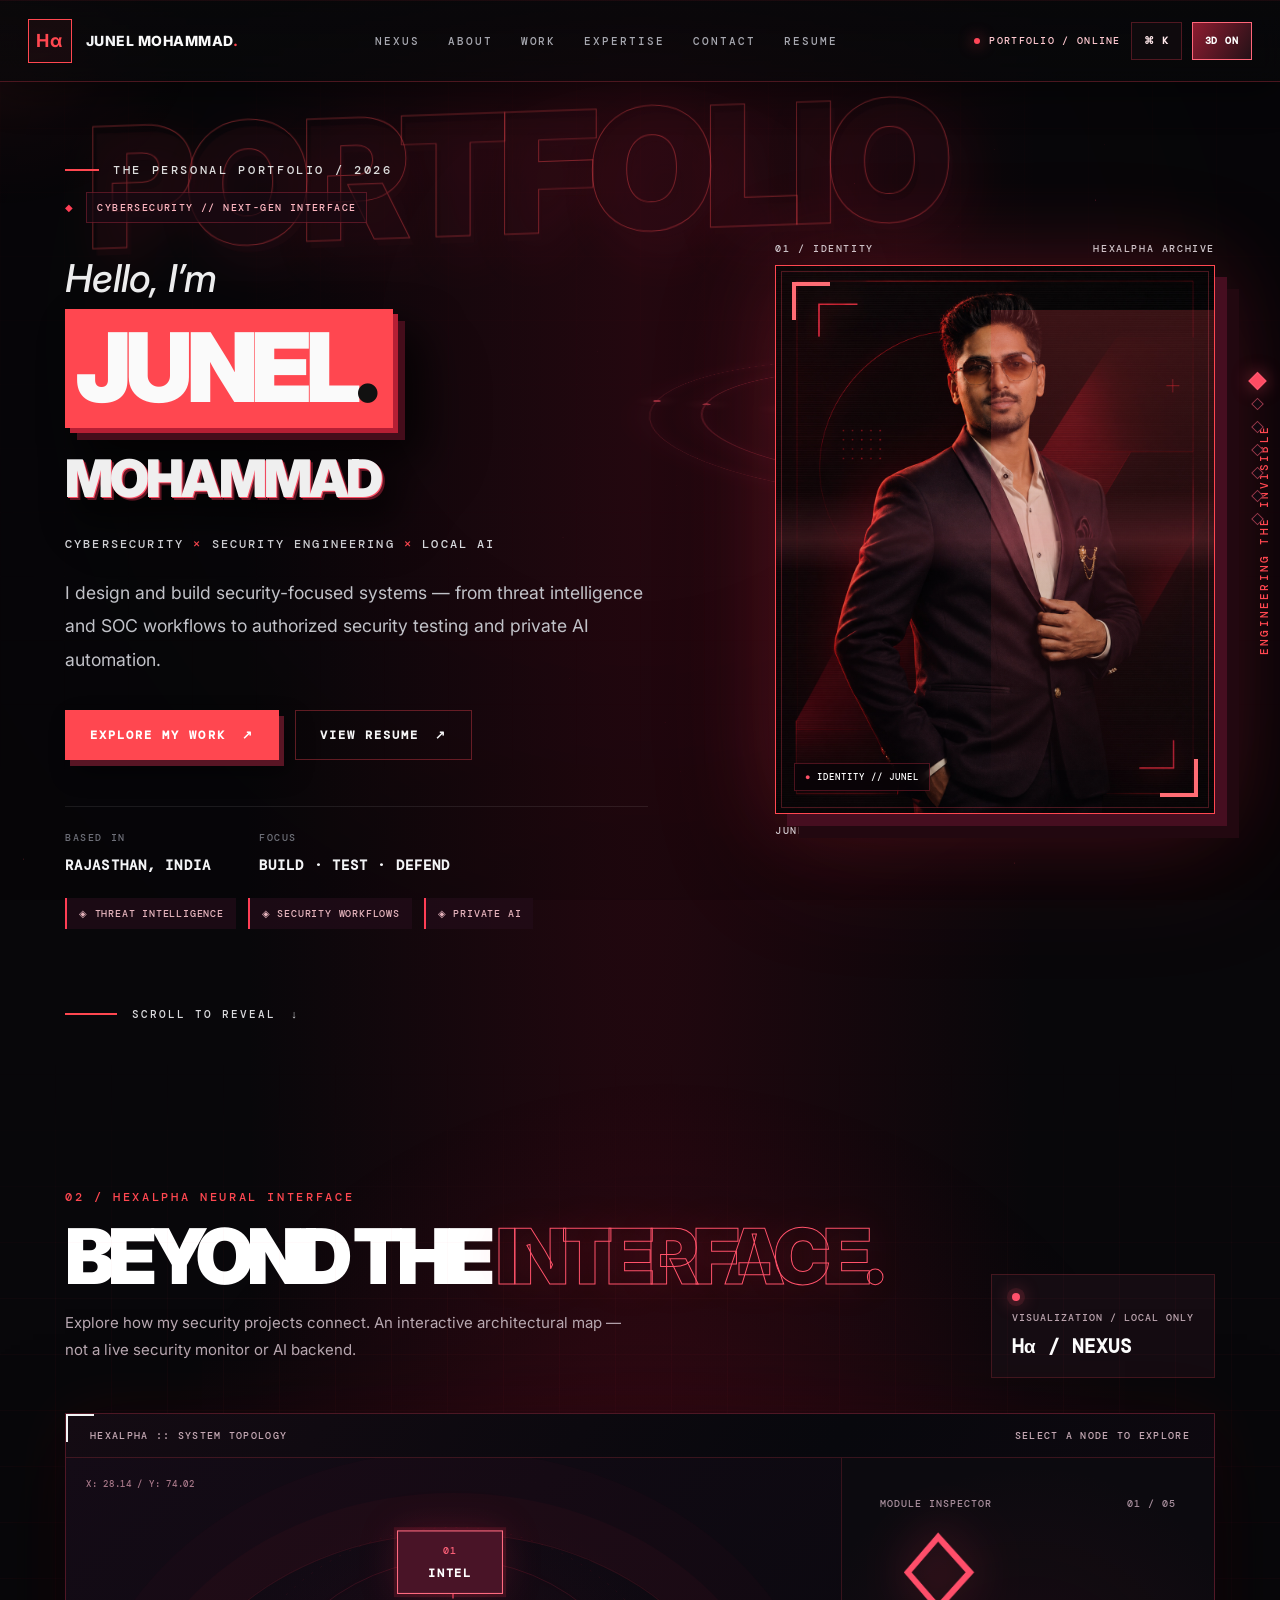
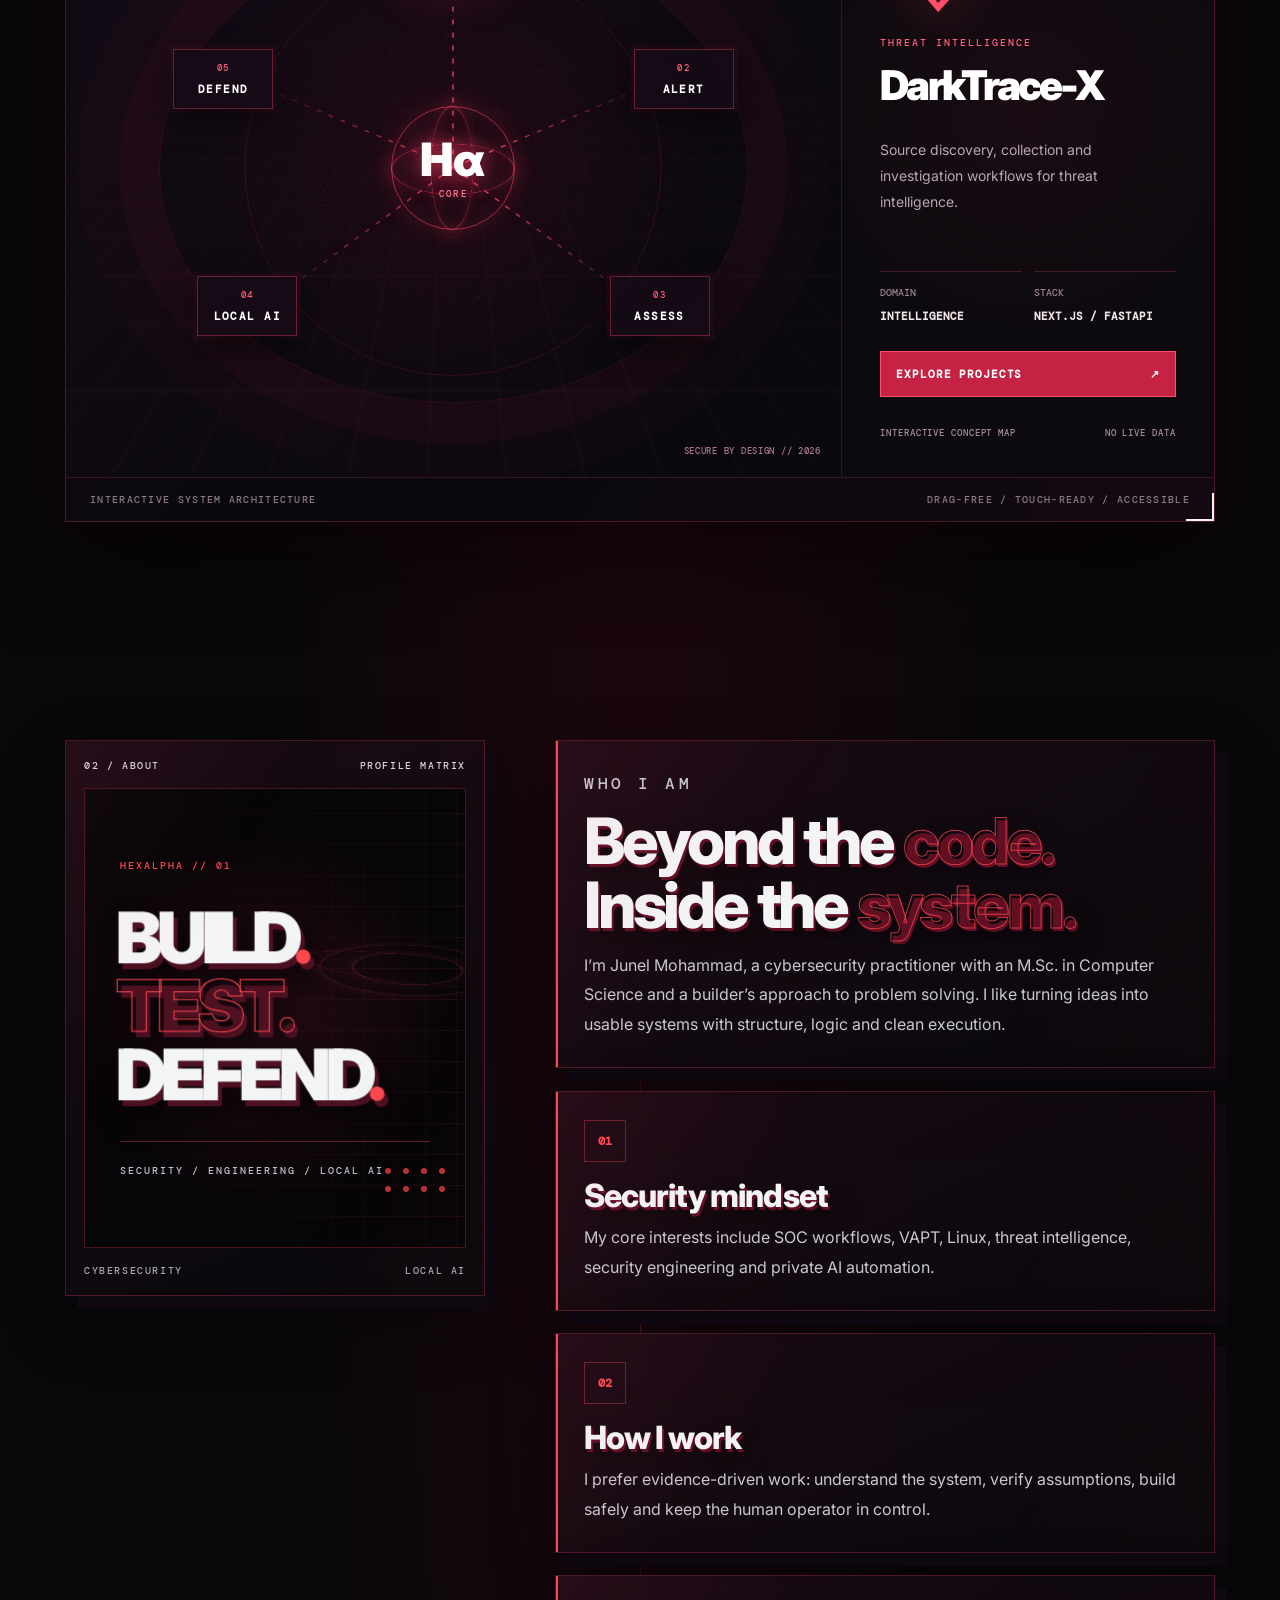
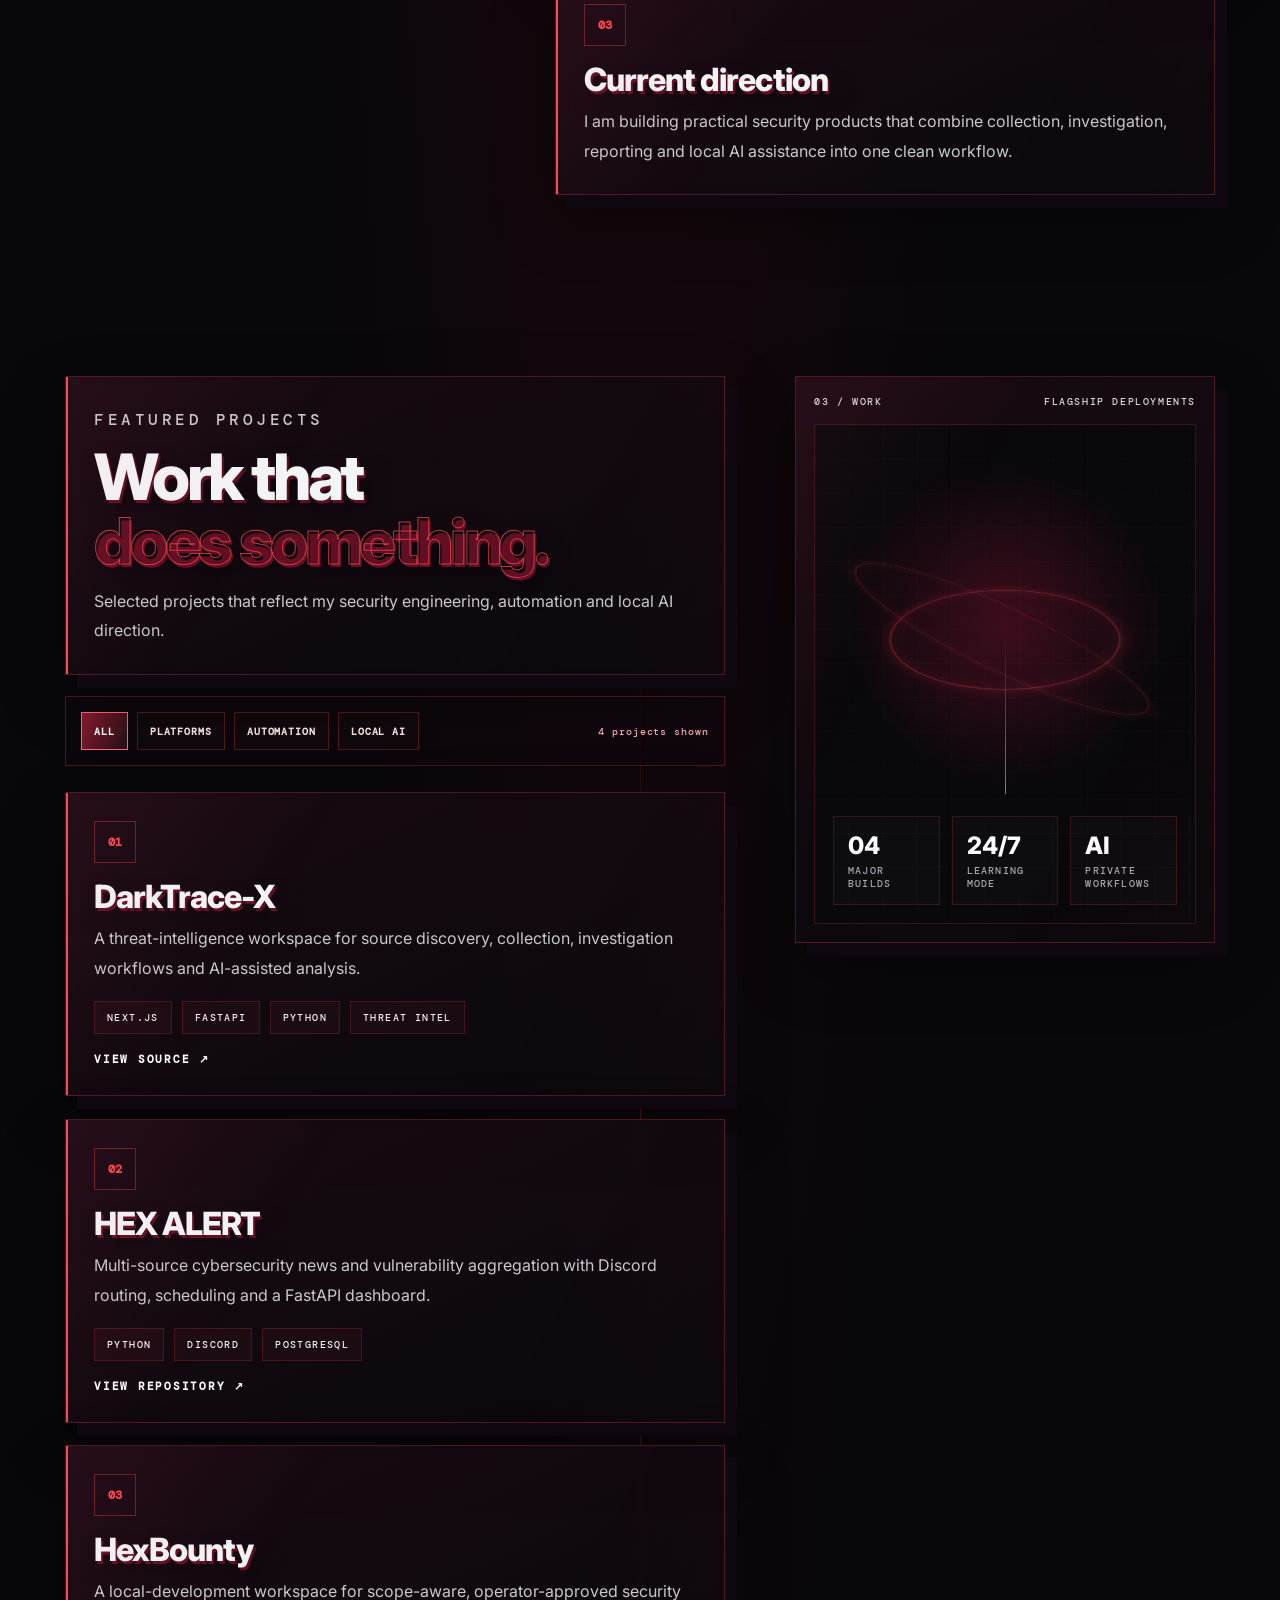
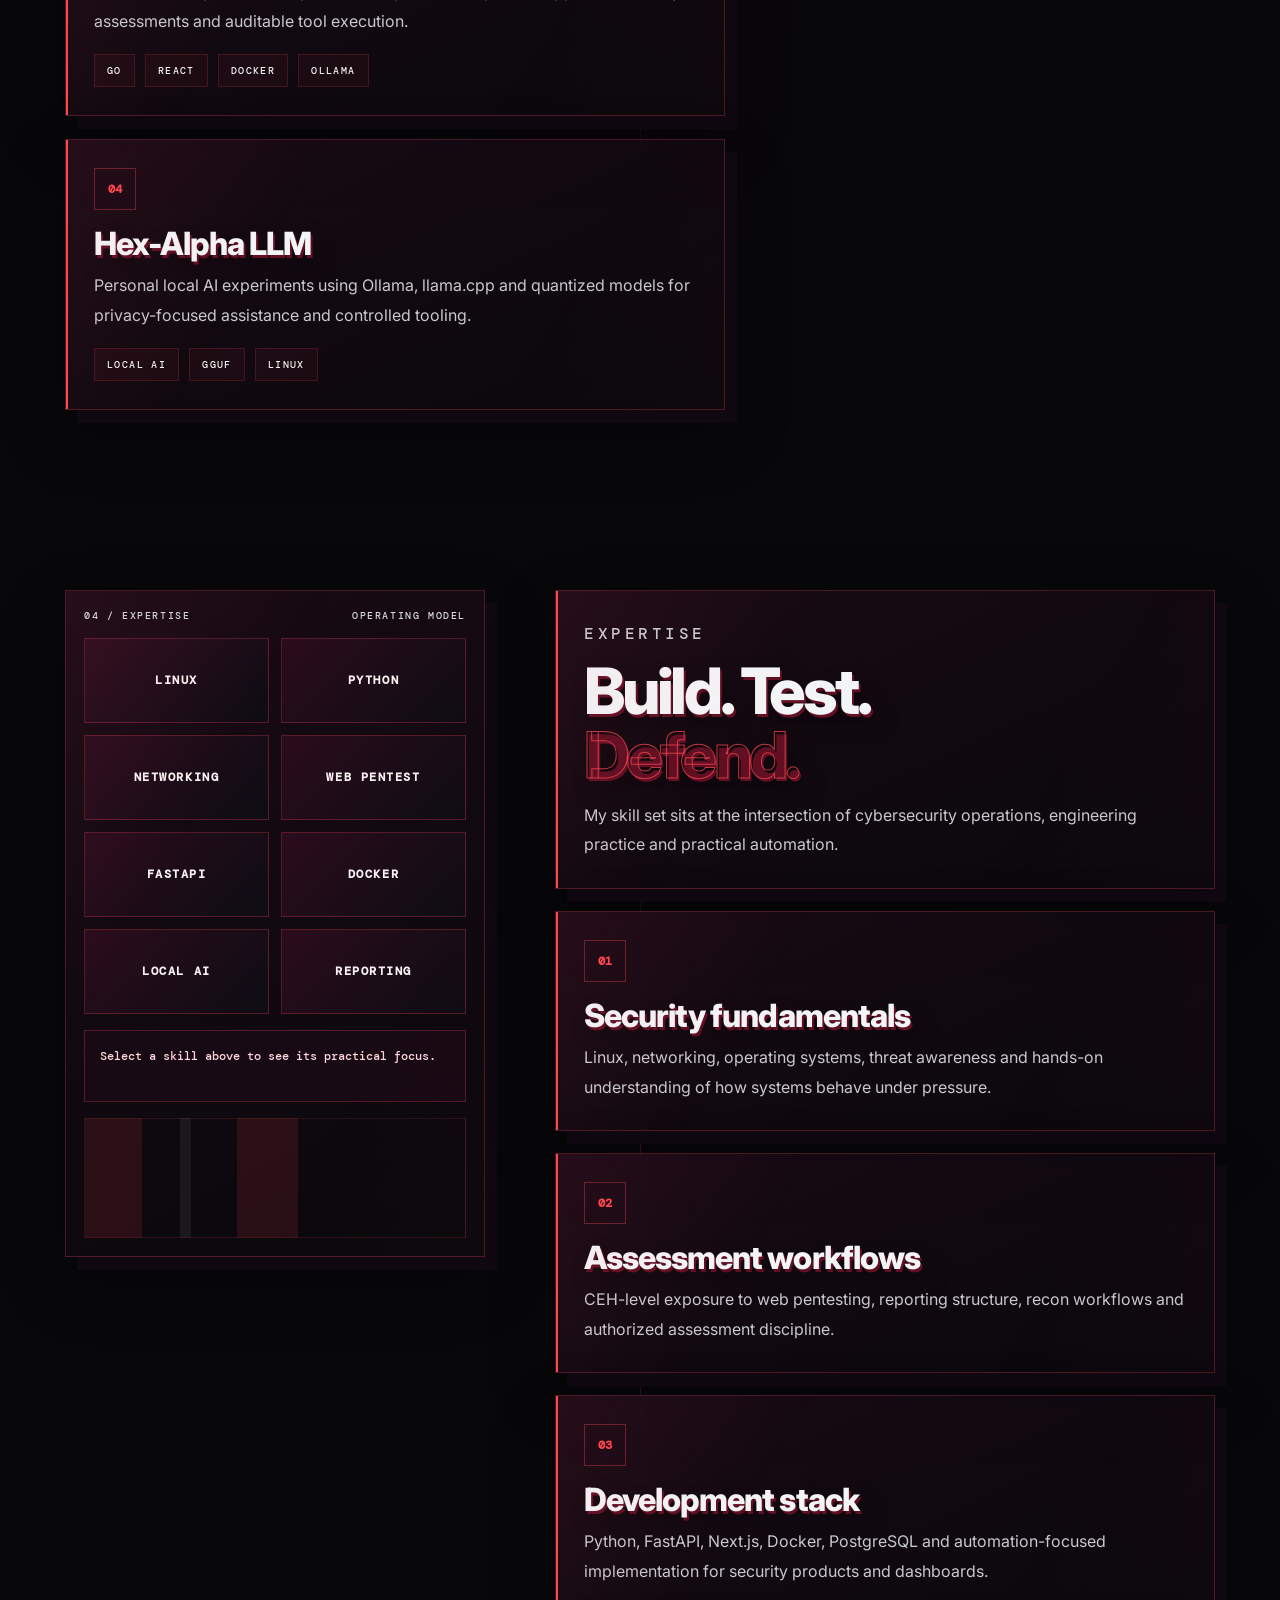
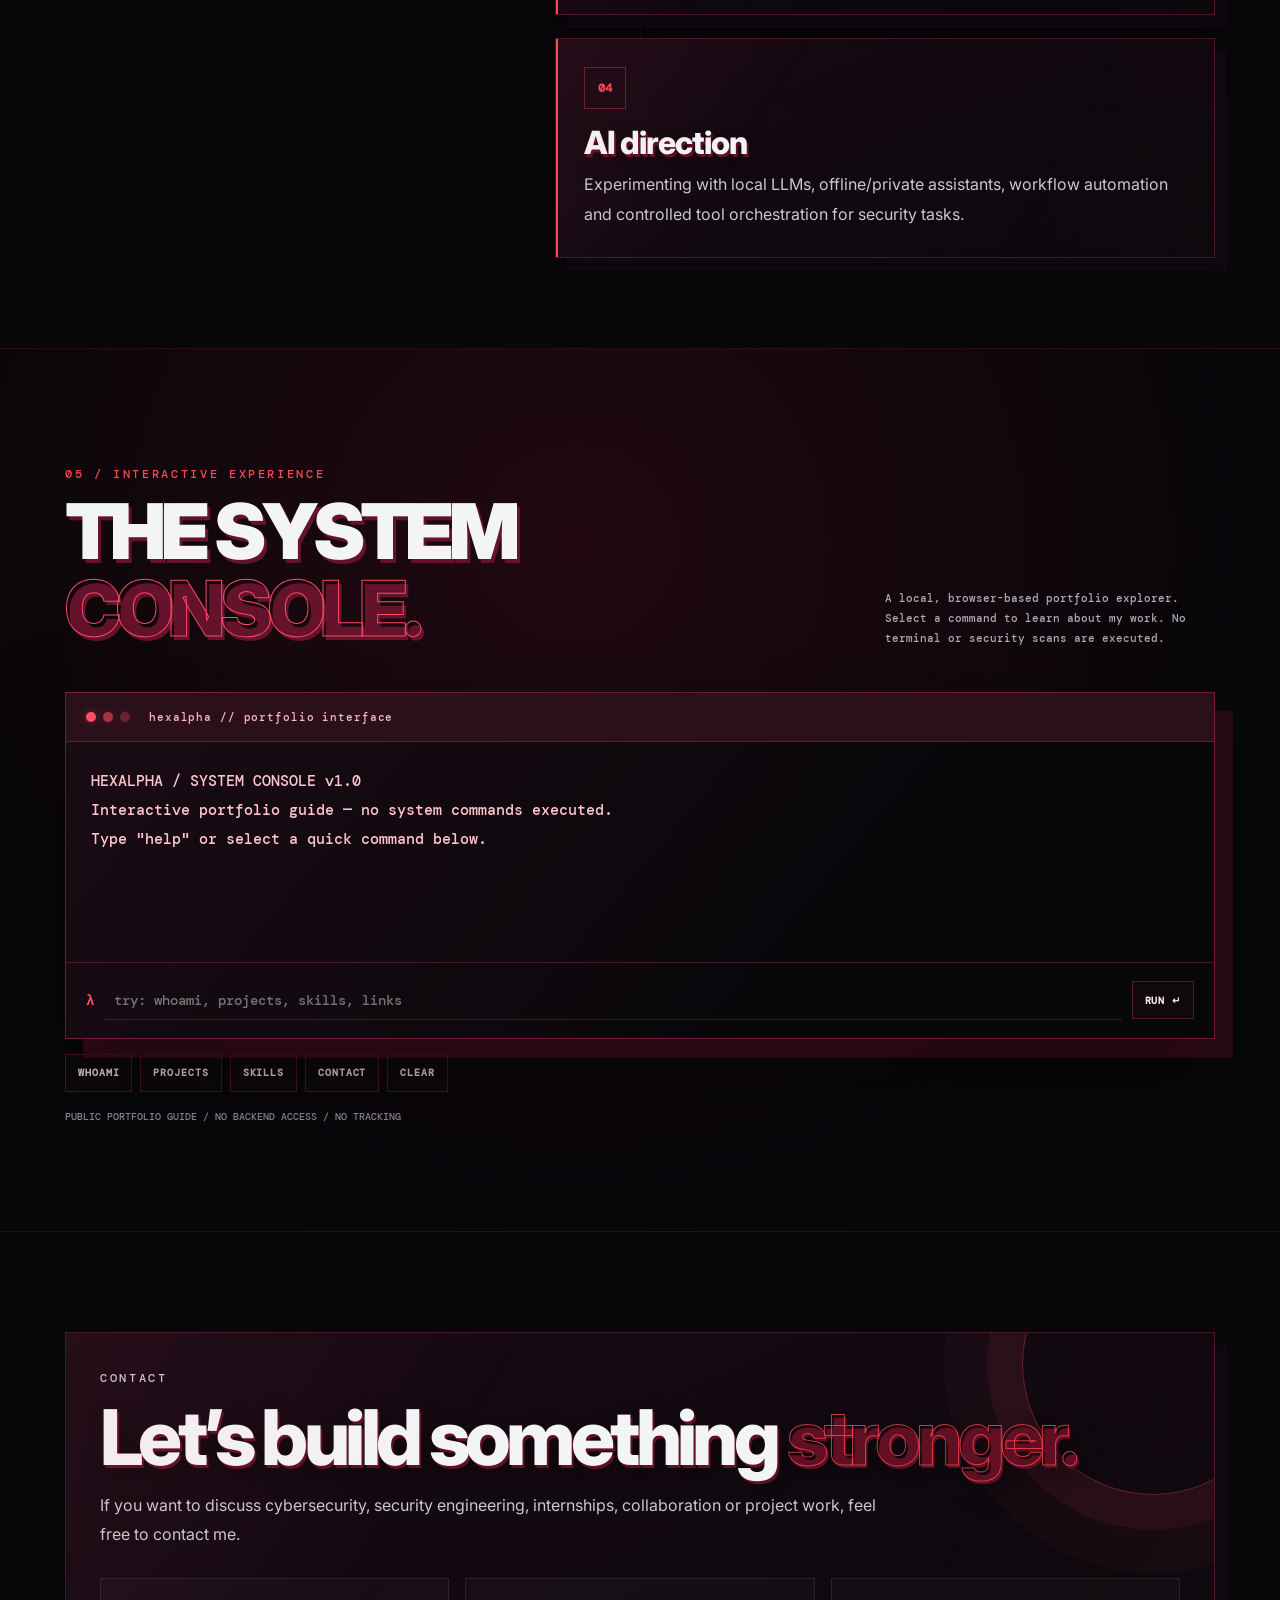
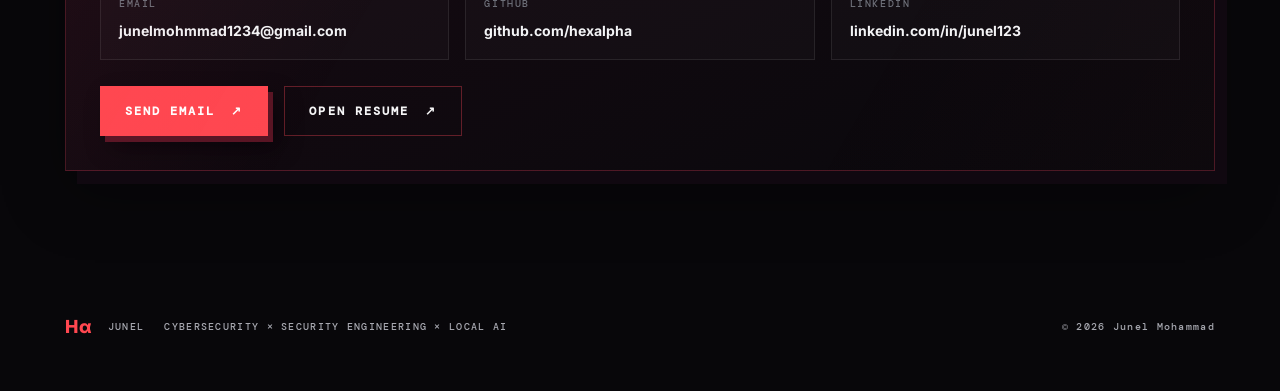
==== commit 64036a41: "Launch HEXALPHA Nexus interactive cyber architecture with original 3D topology" ====
--- a/docs/index.html
+++ b/docs/index.html
@@ -4,7 +4,7 @@
   <meta charset="utf-8">
   <meta name="viewport" content="width=device-width,initial-scale=1">
   <meta name="theme-color" content="#08080a">
-  <meta name="portfolio-build" content="future-3d-v1-20261105">
+  <meta name="portfolio-build" content="nexus-v2-20261105">
   <meta name="description" content="Junel Mohammad — cybersecurity, security engineering, local AI and threat intelligence portfolio.">
   <meta property="og:title" content="Junel Mohammad — Portfolio">
   <meta property="og:description" content="Cybersecurity × Security Engineering × Local AI">
@@ -16,8 +16,10 @@
   <link href="https://fonts.googleapis.com/css2?family=DM+Mono:wght@400;500&family=Inter:wght@400;500;600;700;800;900&display=swap" rel="stylesheet">
   <link rel="stylesheet" href="./style.css?v=future3d1">
   <link rel="stylesheet" href="./futuristic.css?v=future3d1">
+  <link rel="stylesheet" href="./nexus.css?v=nexus2">
   <script src="./script.js?v=future3d1" defer></script>
   <script src="./futuristic.js?v=future3d1" defer></script>
+  <script src="./nexus.js?v=nexus2" defer></script>
 </head>
 <body class="fx-site">
   <div class="cursor-halo" id="cursorHalo" aria-hidden="true"></div>
@@ -33,6 +35,7 @@
       <span class="logo__wordmark">JUNEL <span class="logo__last">MOHAMMAD</span><span class="logo__dot">.</span></span>
     </a>
     <nav id="navigation" aria-label="Main navigation">
+      <a href="#nexus" data-nav="nexus">NEXUS</a>
       <a href="#about" data-nav="about">ABOUT</a>
       <a href="#work" data-nav="work">WORK</a>
       <a href="#expertise" data-nav="expertise">EXPERTISE</a>
@@ -78,7 +81,7 @@
           <div class="portrait__top"><span>01 / IDENTITY</span><span>HEXALPHA ARCHIVE</span></div>
           <div class="portrait__panel">
             <div class="portrait__red"></div>
-            <img src="./portrait-themed.jpg?v=single-photo-20261105" alt="Junel Mohammad in a maroon formal suit against a black-red cyber background" width="1122" height="1402" fetchpriority="high">
+            <img src="./portrait-themed.jpg?v=nexus2" alt="Junel Mohammad in a maroon formal suit against a black-red cyber background" width="1122" height="1402" fetchpriority="high">
             <div class="portrait__shade"></div>
             <div class="fx-portrait-corners" aria-hidden="true"></div><span class="fx-portrait-badge">IDENTITY // JUNEL</span>
             <span class="portrait__corner portrait__corner--tl"></span>
@@ -89,6 +92,48 @@
         </div>
       </div>
       <a href="#about" class="scroll-cue"><span class="scroll-cue__line"></span> SCROLL TO REVEAL <span aria-hidden="true">↓</span></a>
+    </section>
+
+    <section class="hx-command-deck section-anchor" id="nexus" aria-labelledby="hxDeckTitle">
+      <div class="container">
+        <div class="hx-deck-top reveal">
+          <div><p class="eyebrow eyebrow--red">02 / HEXALPHA NEURAL INTERFACE</p><h2 id="hxDeckTitle">BEYOND THE <em>INTERFACE.</em></h2><p>Explore how my security projects connect. An interactive architectural map — not a live security monitor or AI backend.</p></div>
+          <div class="hx-deck-id"><span class="hx-status-dot"></span><span>VISUALIZATION / LOCAL ONLY</span><strong>Hα / NEXUS</strong></div>
+        </div>
+        <div class="hx-deck-shell reveal" id="hxDeck">
+          <div class="hx-deck-bar"><span>HEXALPHA :: SYSTEM TOPOLOGY</span><span>SELECT A NODE TO EXPLORE</span></div>
+          <div class="hx-deck-layout">
+            <div class="hx-scene" id="hxScene">
+              <div class="hx-scene-halo" aria-hidden="true"></div>
+              <svg class="hx-connections" viewBox="0 0 640 560" preserveAspectRatio="xMidYMid meet" aria-hidden="true">
+                <defs><linearGradient id="hxWire" x1="0" x2="1"><stop stop-color="#f13c57" stop-opacity=".1"/><stop offset=".55" stop-color="#ff5269" stop-opacity=".85"/><stop offset="1" stop-color="#f13c57" stop-opacity=".1"/></linearGradient></defs>
+                <path d="M320 280 L320 95 M320 280 L510 200 M320 280 L490 405 M320 280 L150 405 M320 280 L130 200" fill="none" stroke="url(#hxWire)" stroke-width="1.5" stroke-dasharray="5 8"/>
+                <circle cx="320" cy="280" r="132" fill="none" stroke="#ff3654" stroke-opacity=".2" stroke-dasharray="2 13"/>
+                <circle cx="320" cy="280" r="208" fill="none" stroke="#ff3654" stroke-opacity=".14"/>
+                <circle cx="320" cy="280" r="240" fill="none" stroke="#ff3654" stroke-opacity=".08" stroke-dasharray="2 9"/>
+              </svg>
+              <div class="hx-core" aria-hidden="true"><span class="hx-core__ring"></span><span class="hx-core__ring"></span><span class="hx-core__ring"></span><span class="hx-core__text">Hα<small>CORE</small></span></div>
+              <button type="button" class="hx-node hx-node--intel is-selected" data-hx-node="intel" aria-pressed="true"><span>01</span><strong>INTEL</strong></button>
+              <button type="button" class="hx-node hx-node--alert" data-hx-node="alert" aria-pressed="false"><span>02</span><strong>ALERT</strong></button>
+              <button type="button" class="hx-node hx-node--assess" data-hx-node="assess" aria-pressed="false"><span>03</span><strong>ASSESS</strong></button>
+              <button type="button" class="hx-node hx-node--ai" data-hx-node="ai" aria-pressed="false"><span>04</span><strong>LOCAL AI</strong></button>
+              <button type="button" class="hx-node hx-node--defend" data-hx-node="defend" aria-pressed="false"><span>05</span><strong>DEFEND</strong></button>
+              <span class="hx-coordinate hx-coordinate--a" aria-hidden="true">X: 28.14 / Y: 74.02</span><span class="hx-coordinate hx-coordinate--b" aria-hidden="true">SECURE BY DESIGN // 2026</span>
+            </div>
+            <aside class="hx-inspector" aria-live="polite" aria-atomic="true">
+              <div class="hx-inspector__top"><span>MODULE INSPECTOR</span><span id="hxNodeIndex">01 / 05</span></div>
+              <div class="hx-inspector__glyph" id="hxGlyph" aria-hidden="true">◇</div>
+              <p class="hx-inspector__label" id="hxNodeLabel">THREAT INTELLIGENCE</p>
+              <h3 id="hxNodeTitle">DarkTrace-X</h3>
+              <p id="hxNodeDescription">Source discovery, collection and investigation workflows for threat intelligence.</p>
+              <div class="hx-inspector__metrics"><div><span>DOMAIN</span><strong id="hxNodeDomain">INTELLIGENCE</strong></div><div><span>STACK</span><strong id="hxNodeStack">NEXT.JS / FASTAPI</strong></div></div>
+              <a id="hxNodeLink" class="hx-inspector__link" href="#work">EXPLORE PROJECTS <span aria-hidden="true">↗</span></a>
+              <div class="hx-inspector__foot">INTERACTIVE CONCEPT MAP <span>NO LIVE DATA</span></div>
+            </aside>
+          </div>
+          <div class="hx-deck-bottom"><span>INTERACTIVE SYSTEM ARCHITECTURE</span><span>DRAG-FREE / TOUCH-READY / ACCESSIBLE</span></div>
+        </div>
+      </div>
     </section>
 
     <section class="story split section-anchor" id="about">
@@ -285,6 +330,7 @@
   </footer>
   <nav class="fx-pager" aria-label="Page sections">
     <a href="#top" class="is-active" aria-label="Intro"></a>
+    <a href="#nexus" aria-label="Neural nexus"></a>
     <a href="#about" aria-label="About"></a>
     <a href="#work" aria-label="Projects"></a>
     <a href="#expertise" aria-label="Expertise"></a>
@@ -298,6 +344,7 @@
     <input id="fxSearch" class="fx-dialog__search" type="search" placeholder="Search page sections or links..." autocomplete="off">
     <div class="fx-dialog__list">
       <button type="button" data-fx-command="home">⌂ INTRO <span>↗</span></button>
+      <button type="button" data-fx-command="nexus">⬡ NEURAL NEXUS <span>↗</span></button>
       <button type="button" data-fx-command="about">◈ ABOUT <span>↗</span></button>
       <button type="button" data-fx-command="projects">⬡ PROJECTS <span>↗</span></button>
       <button type="button" data-fx-command="expertise">▱ EXPERTISE <span>↗</span></button>
--- a/docs/nexus.css
+++ b/docs/nexus.css
@@ -0,0 +1,40 @@
+/* HEXALPHA NEXUS / V2 — original architectural interaction, no external runtime */
+.hx-command-deck{position:relative;padding:clamp(75px,10vw,150px) 0;isolation:isolate;overflow:hidden;background:radial-gradient(ellipse at 52% 46%,rgba(153,12,42,.18),transparent 57%)}
+.hx-command-deck::before{content:"";position:absolute;inset:0;pointer-events:none;background:repeating-linear-gradient(0deg,transparent 0 55px,#f93b5310 56px),repeating-linear-gradient(90deg,transparent 0 55px,#f93b5310 56px);mask-image:linear-gradient(to bottom,transparent,#000 22%,#000 80%,transparent)}
+.hx-deck-top{display:flex;justify-content:space-between;align-items:end;gap:40px;margin-bottom:35px}
+.hx-deck-top h2{margin:16px 0;font:900 clamp(2.7rem,6vw,6rem)/.94 var(--sans);letter-spacing:-.085em;color:#fff;text-transform:uppercase}
+.hx-deck-top h2 em{font-style:normal;color:transparent;-webkit-text-stroke:1px #ff526a;text-shadow:0 0 42px #ff33551c}
+.hx-deck-top p:not(.eyebrow){max-width:580px;color:#b9a9b2;font-size:15px;line-height:1.8}
+.hx-deck-id{min-width:210px;border:1px solid #fa405334;padding:18px 20px;background:#150c12;display:flex;flex-direction:column;gap:10px;align-items:flex-start;color:#bca5af;font:500 10px var(--mono);letter-spacing:.1em}
+.hx-deck-id strong{font-size:19px;color:#fff}.hx-status-dot{width:8px;height:8px;border-radius:50%;background:#ff506a;box-shadow:0 0 0 5px #ff506a1c,0 0 18px #ff506a}
+.hx-deck-shell{position:relative;border:1px solid #e538564d;background:linear-gradient(125deg,#140b13,#08080d 48%,#140912);box-shadow:0 30px 90px #000a,0 0 60px #ff174014;overflow:hidden}
+.hx-deck-shell::before,.hx-deck-shell::after{content:"";position:absolute;width:26px;height:26px;z-index:3;pointer-events:none;border-color:#ff536c}.hx-deck-shell::before{top:0;left:0;border-top:2px solid;border-left:2px solid}.hx-deck-shell::after{right:0;bottom:0;border-right:2px solid;border-bottom:2px solid}
+.hx-deck-bar,.hx-deck-bottom{display:flex;justify-content:space-between;gap:12px;padding:15px 24px;border-bottom:1px solid #ff4a6031;font:500 10px var(--mono);letter-spacing:.13em;color:#c5a9b4}.hx-deck-bottom{border-top:1px solid #ff4a6031;border-bottom:0;color:#8e7a83}
+.hx-deck-layout{display:grid;grid-template-columns:minmax(0,1.35fr) minmax(290px,.65fr);min-height:600px}
+.hx-scene{position:relative;min-height:600px;overflow:hidden;isolation:isolate;perspective:1200px;background:radial-gradient(circle at 50% 50%,#6c0d2930,transparent 53%),linear-gradient(140deg,#140b16,#08080d)}
+.hx-scene::before{content:"";position:absolute;inset:0;pointer-events:none;background:linear-gradient(#ff395109 1px,transparent 1px),linear-gradient(90deg,#ff395109 1px,transparent 1px);background-size:27px 27px;transform:perspective(450px) rotateX(53deg) scale(1.3);opacity:.7}
+.hx-scene-halo{position:absolute;inset:12%;border:1px solid #ff3d5320;border-radius:50%;box-shadow:0 0 0 40px #ff355508,0 0 0 82px #ff355506;pointer-events:none}
+.hx-connections{position:absolute;width:min(100%,640px);height:100%;left:50%;top:0;transform:translateX(-50%);overflow:visible;pointer-events:none;filter:drop-shadow(0 0 7px #f43a5655)}
+.hx-core{position:absolute;left:50%;top:50%;width:130px;height:130px;transform:translate(-50%,-50%);display:grid;place-items:center;transform-style:preserve-3d;pointer-events:none}
+.hx-core__ring{position:absolute;inset:3px;border:1px solid #ff425e99;border-radius:50%;box-shadow:0 0 25px #ff37542b,inset 0 0 25px #ff37541b;animation:hxOrbit 13s linear infinite}
+.hx-core__ring:nth-child(2){transform:rotateX(66deg);animation-duration:8s}.hx-core__ring:nth-child(3){transform:rotateY(70deg);animation-duration:11s}
+.hx-core__text{z-index:2;font:900 46px var(--sans);color:#fff;text-shadow:0 0 26px #ff3e61;display:grid;text-align:center;line-height:1}.hx-core__text small{font:500 9px var(--mono);letter-spacing:.25em;margin-top:6px;color:#f98ba1}
+@keyframes hxOrbit{to{rotate:360deg}}
+.hx-node{position:absolute;z-index:4;min-width:100px;min-height:60px;display:flex;align-items:center;justify-content:center;gap:8px;flex-direction:column;border:1px solid #e13a5c69;background:#160b17ee;color:#fff;cursor:pointer;transform:translate(-50%,-50%);font:500 11px var(--mono);letter-spacing:.13em;box-shadow:0 10px 30px #0008,0 0 0 4px #ff30550c;transition:background .2s,border-color .2s,box-shadow .2s,scale .2s}
+.hx-node span{color:#ff6279;font-size:9px}.hx-node:hover,.hx-node:focus-visible,.hx-node.is-selected{outline:none;border-color:#ff6b80;background:#491427;box-shadow:0 0 0 3px #ff315525,0 0 38px #ff31552b;scale:1.06}
+.hx-node--intel{left:50%;top:17%}.hx-node--alert{left:79.7%;top:35.7%}.hx-node--assess{left:76.6%;top:72.3%}.hx-node--ai{left:23.4%;top:72.3%}.hx-node--defend{left:20.3%;top:35.7%}
+.hx-coordinate{position:absolute;font:500 9px var(--mono);letter-spacing:.08em;color:#a87889;pointer-events:none}.hx-coordinate--a{top:20px;left:20px}.hx-coordinate--b{bottom:20px;right:20px}
+.hx-inspector{padding:clamp(25px,3vw,48px);border-left:1px solid #f33c5530;background:radial-gradient(circle at 50% 40%,#8b16331b,transparent 58%),#0c0a0f;display:flex;flex-direction:column;min-width:0}
+.hx-inspector__top,.hx-inspector__foot{display:flex;justify-content:space-between;gap:8px;color:#a78e9c;font:500 10px var(--mono);letter-spacing:.1em}
+.hx-inspector__glyph{font-size:90px;line-height:1.4;color:#ff4e6a;text-shadow:0 0 50px #ff385780;transform:perspective(400px) rotateY(-18deg);transition:transform .5s}
+.hx-inspector__label{font:500 10px var(--mono);color:#ff617b;letter-spacing:.2em;margin:0 0 15px}
+.hx-inspector h3{font:900 clamp(2rem,3.2vw,3.3rem)/1.05 var(--sans);letter-spacing:-.07em;color:#fff;margin:0 0 16px}
+.hx-inspector>p:not(.hx-inspector__label){color:#b9a7b0;font-size:14px;line-height:1.85;min-height:100px}
+.hx-inspector__metrics{display:grid;grid-template-columns:1fr 1fr;gap:12px;margin:20px 0 28px}.hx-inspector__metrics>div{border-top:1px solid #ff48613a;padding-top:14px;display:grid;gap:10px;min-width:0}.hx-inspector__metrics span{color:#9b8290;font:500 10px var(--mono)}.hx-inspector__metrics strong{font:600 11px var(--mono);color:#f1e4e9;overflow-wrap:anywhere}
+.hx-inspector__link{display:flex;justify-content:space-between;gap:12px;border:1px solid #ff516b;background:#c62243;color:#fff;padding:15px;font:600 11px var(--mono);letter-spacing:.08em;text-decoration:none;transition:background .2s,transform .2s}.hx-inspector__link:hover{background:#fa3557;transform:translateY(-3px)}
+.hx-inspector__foot{margin-top:auto;padding-top:30px;font-size:9px}
+@media(max-width:950px){.hx-deck-layout{grid-template-columns:1fr}.hx-scene{min-height:530px}.hx-inspector{border-left:0;border-top:1px solid #f33c5530}.hx-inspector>p:not(.hx-inspector__label){min-height:0}.hx-deck-top{align-items:start}.hx-deck-id{display:none}}
+@media(max-width:640px){.hx-command-deck{padding:65px 0}.hx-deck-top h2{font-size:clamp(2.5rem,12vw,4.3rem)}.hx-deck-bar,.hx-deck-bottom{font-size:8px;padding:12px}.hx-deck-bar span:last-child,.hx-deck-bottom span:last-child{display:none}.hx-scene{min-height:390px}.hx-core{width:100px;height:100px}.hx-core__text{font-size:32px}.hx-node{min-width:70px;min-height:47px;font-size:9px;gap:3px}.hx-node--intel{top:17%}.hx-node--alert{left:79%;top:36%}.hx-node--assess{left:76%;top:74%}.hx-node--ai{left:24%;top:74%}.hx-node--defend{left:21%;top:36%}.hx-coordinate{display:none}.hx-inspector__glyph{font-size:65px}.hx-inspector{padding:25px}}
+@media(prefers-reduced-motion:reduce){.hx-core__ring{animation:none}.hx-node,.hx-inspector__glyph{transition:none}}
+.fx-static .hx-core__ring{animation:none}
+@media print{.hx-command-deck{display:none!important}}
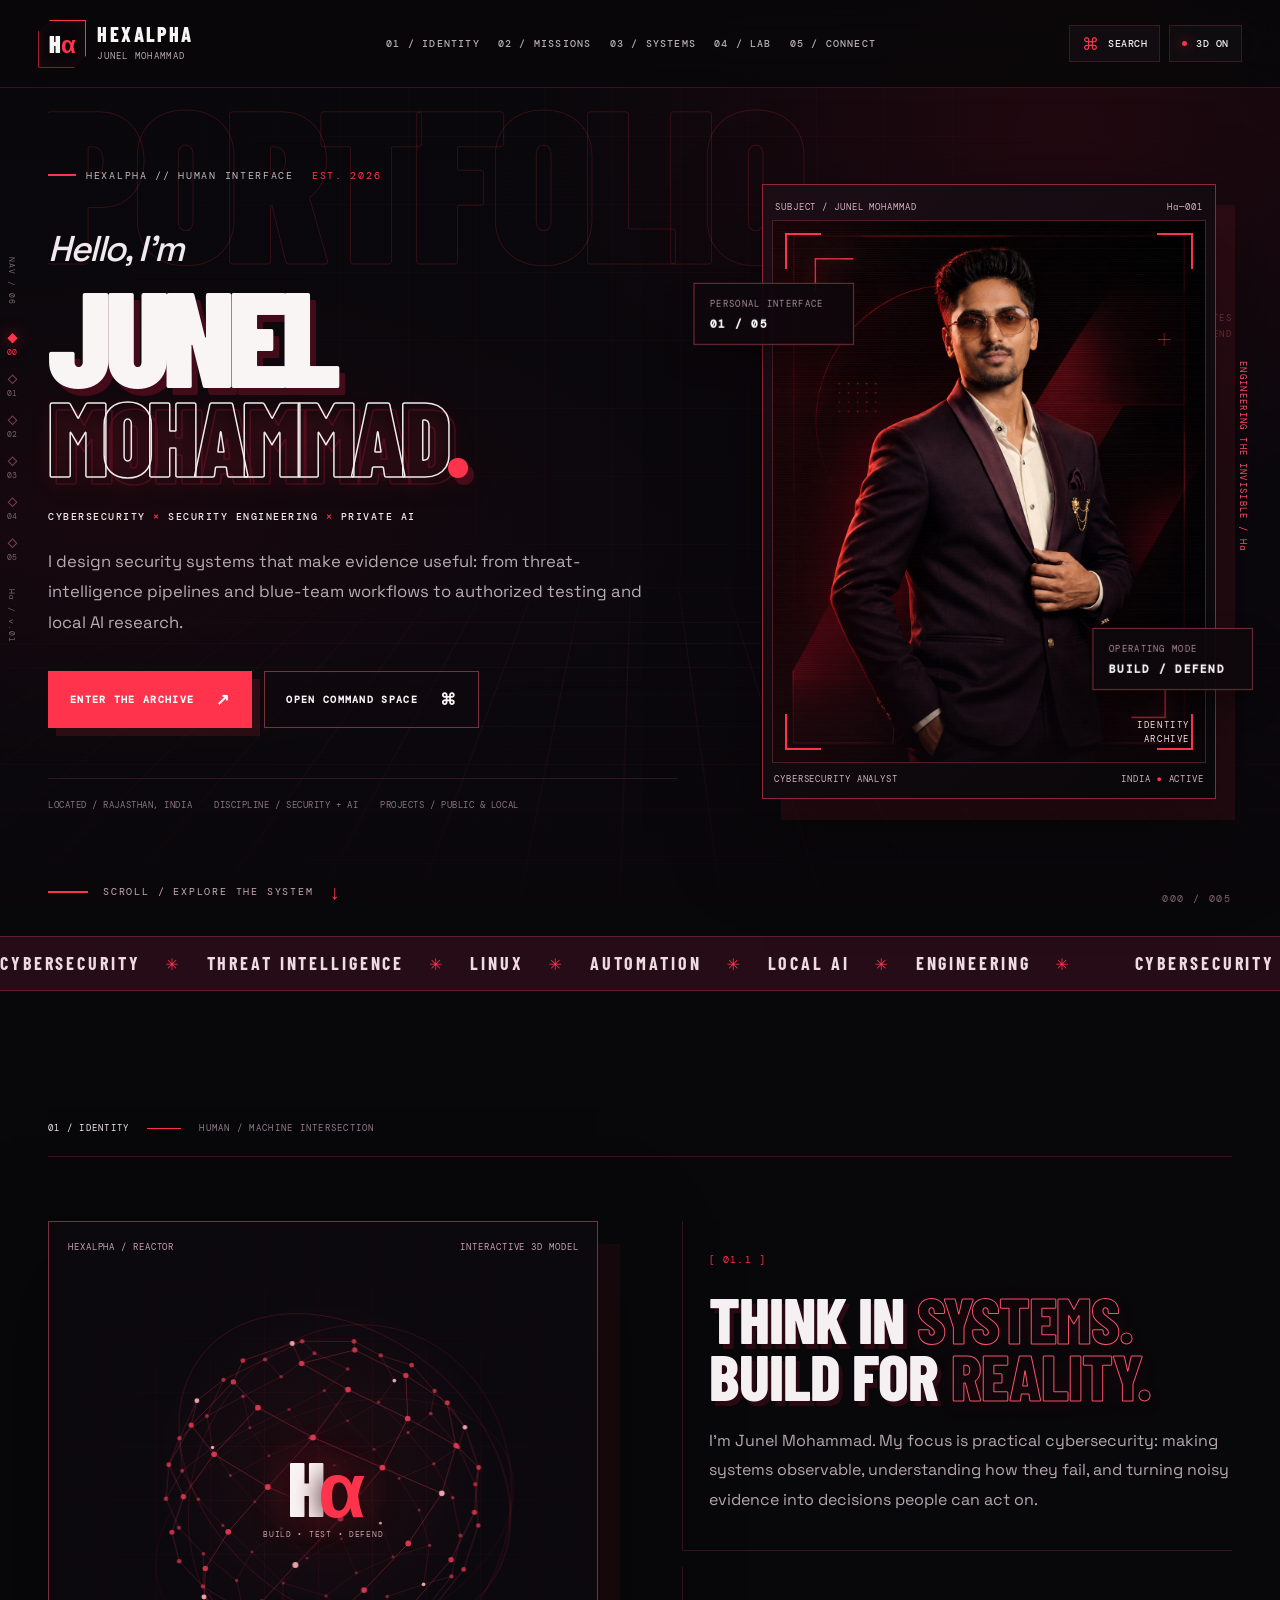
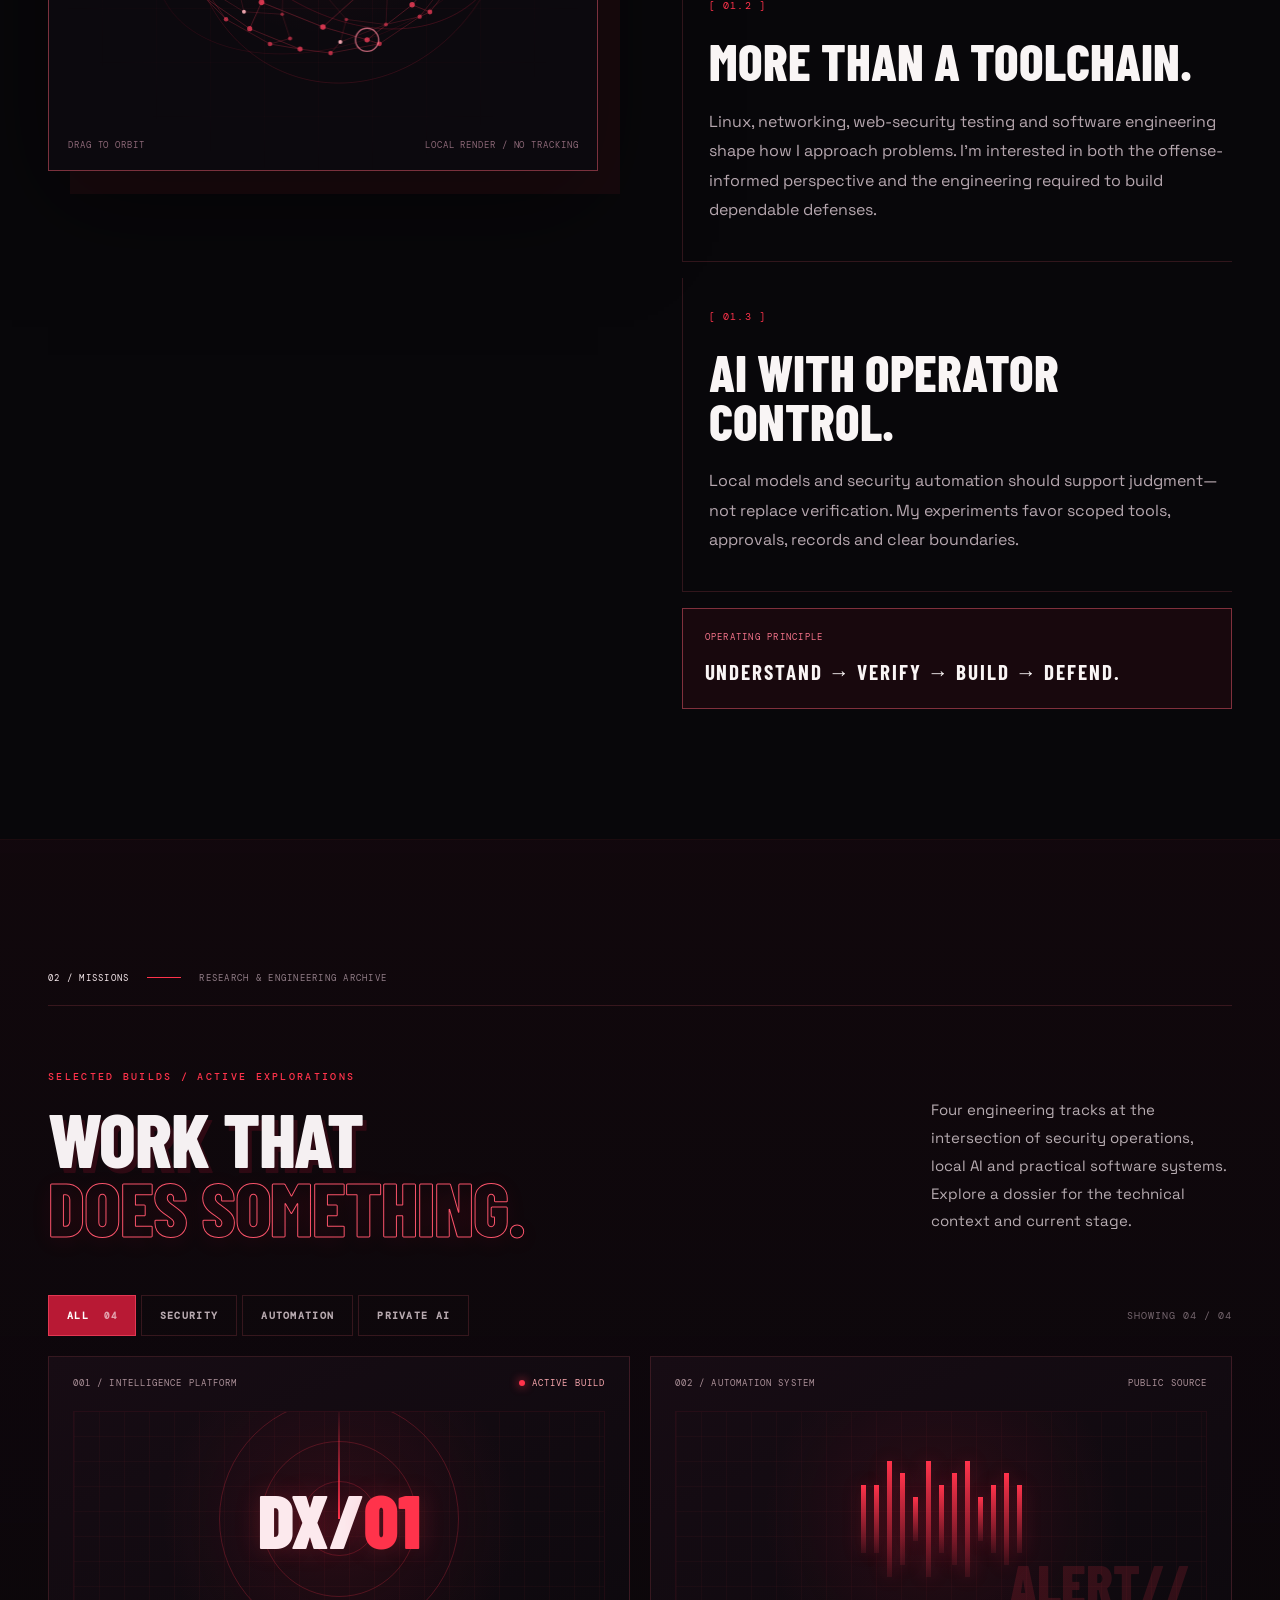
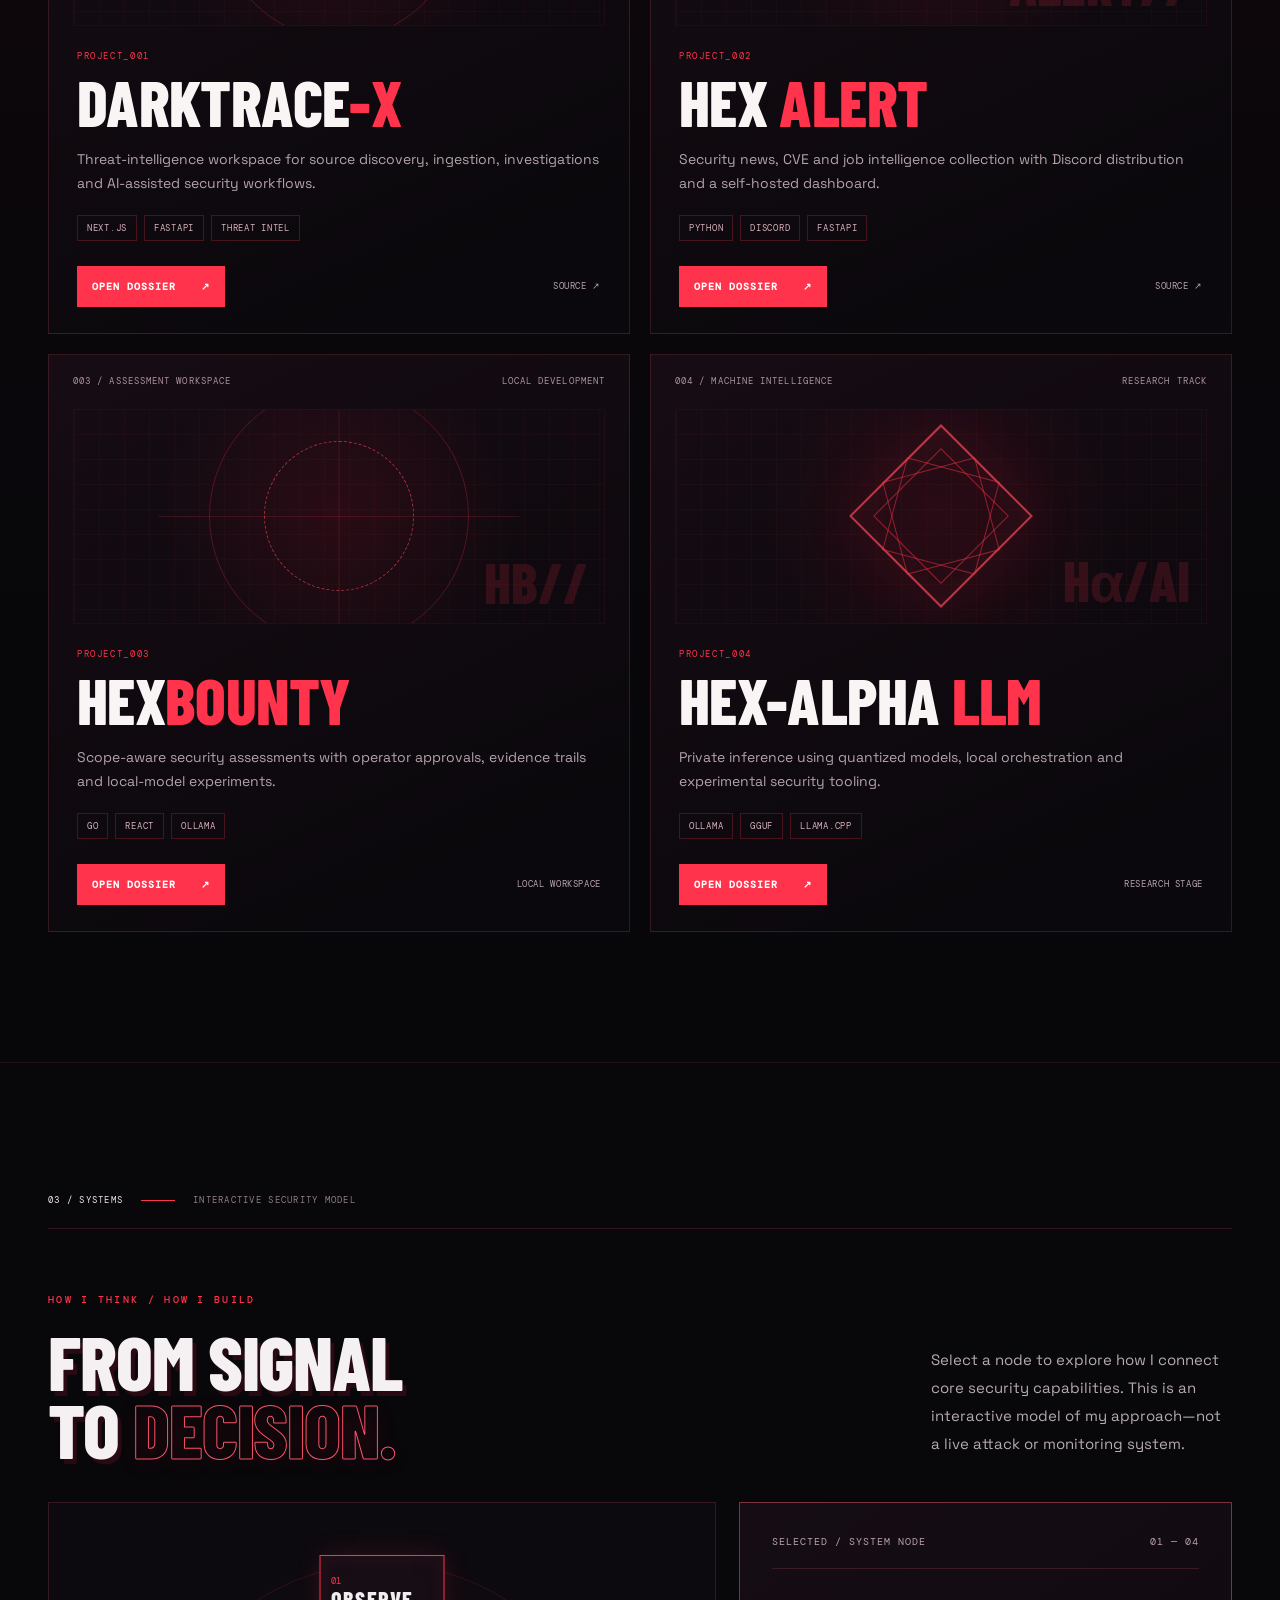
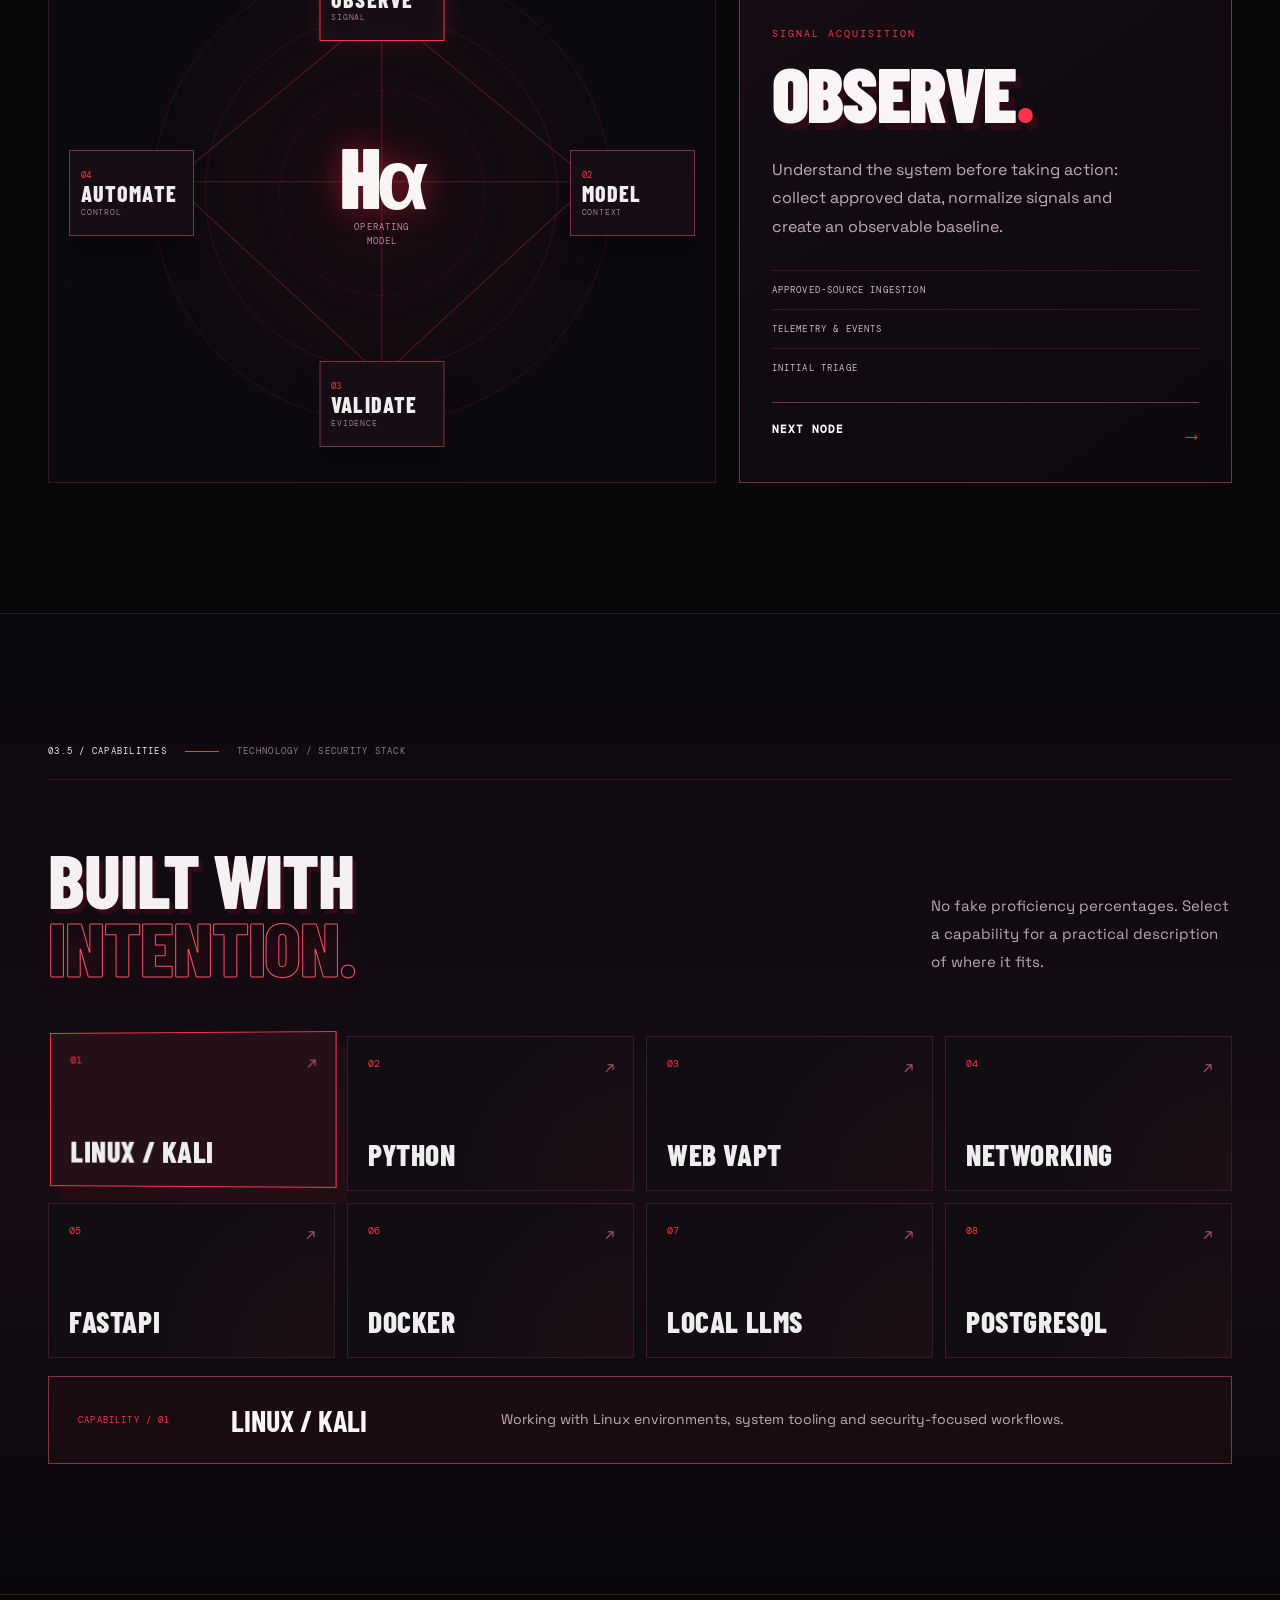
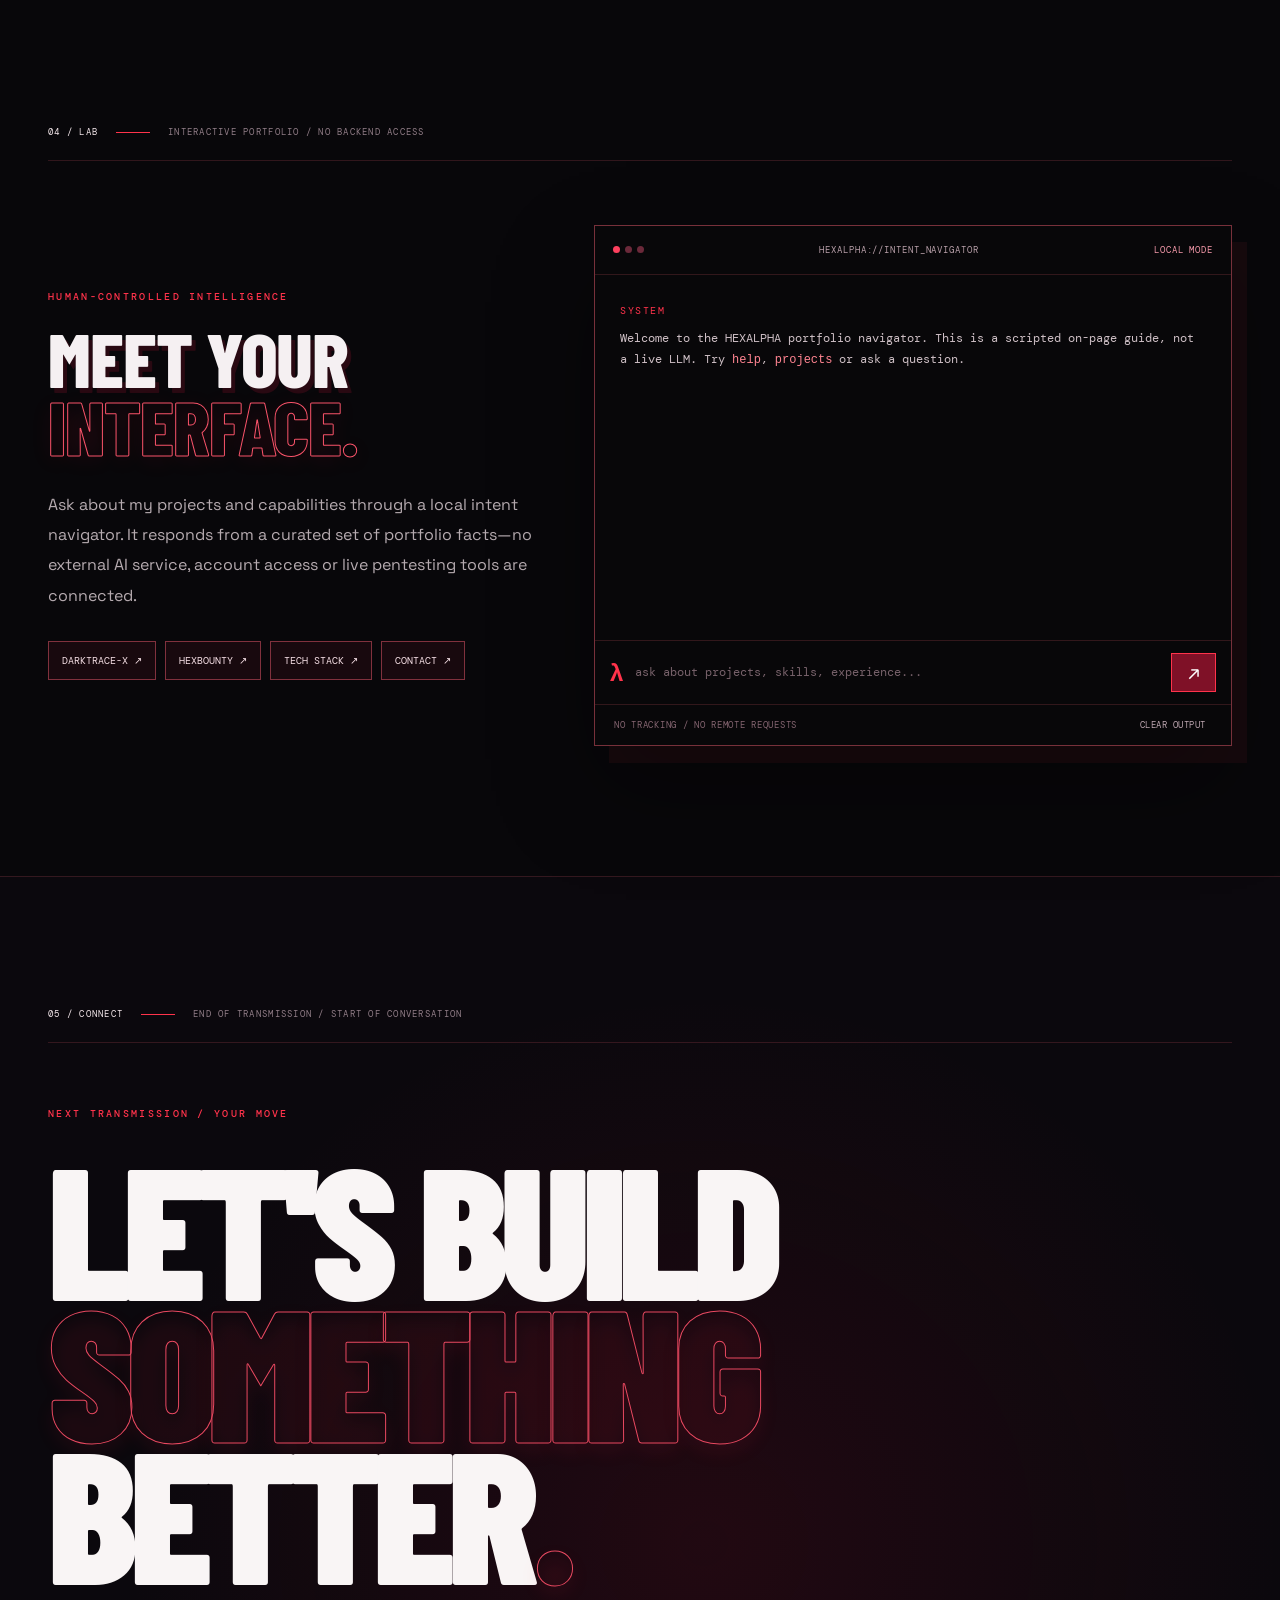
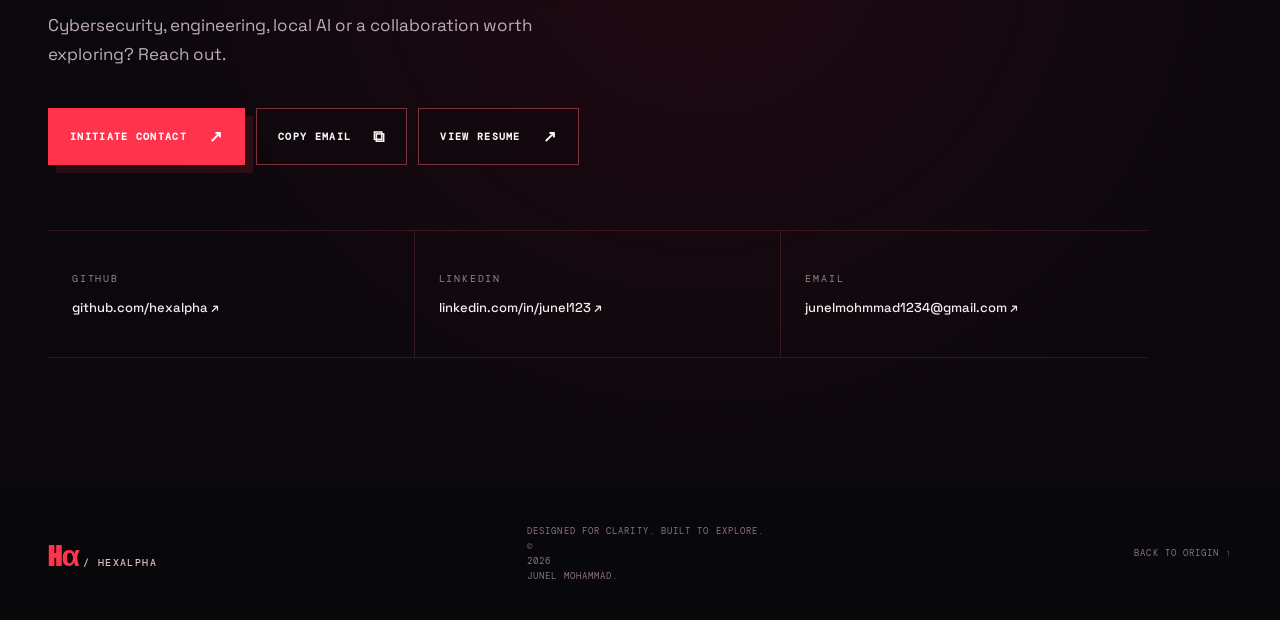
==== commit 0c6cb4e3: "Redesign HEXALPHA as interactive cyber command space with 3D lattice, missions and responsive UI" ====
--- a/docs/index.html
+++ b/docs/index.html
@@ -2,359 +2,182 @@
 <html lang="en">
 <head>
   <meta charset="utf-8">
-  <meta name="viewport" content="width=device-width,initial-scale=1">
-  <meta name="theme-color" content="#08080a">
-  <meta name="portfolio-build" content="nexus-v2-20261105">
-  <meta name="description" content="Junel Mohammad — cybersecurity, security engineering, local AI and threat intelligence portfolio.">
-  <meta property="og:title" content="Junel Mohammad — Portfolio">
-  <meta property="og:description" content="Cybersecurity × Security Engineering × Local AI">
+  <meta name="viewport" content="width=device-width,initial-scale=1,viewport-fit=cover">
+  <meta name="theme-color" content="#08070a">
+  <meta name="description" content="Junel Mohammad — cybersecurity, security engineering, threat intelligence and private AI. Explore projects and research in the HEXALPHA interactive command space.">
+  <meta name="portfolio-build" content="singularity-2026-11-05-v1">
   <meta property="og:type" content="website">
-  <title>Junel Mohammad — Cybersecurity Portfolio</title>
-  <link rel="icon" type="image/svg+xml" href="./favicon.svg">
+  <meta property="og:title" content="Junel Mohammad | HEXALPHA / Cyber Command Space">
+  <meta property="og:description" content="Cybersecurity × Engineering × Private AI — a cinematic, interactive portfolio.">
+  <meta name="color-scheme" content="dark">
+  <title>JUNEL MOHAMMAD — HEXALPHA / Cyber Command Space</title>
+  <link rel="icon" href="./favicon.svg" type="image/svg+xml">
   <link rel="preconnect" href="https://fonts.googleapis.com">
   <link rel="preconnect" href="https://fonts.gstatic.com" crossorigin>
-  <link href="https://fonts.googleapis.com/css2?family=DM+Mono:wght@400;500&family=Inter:wght@400;500;600;700;800;900&display=swap" rel="stylesheet">
-  <link rel="stylesheet" href="./style.css?v=future3d1">
-  <link rel="stylesheet" href="./futuristic.css?v=future3d1">
-  <link rel="stylesheet" href="./nexus.css?v=nexus2">
-  <script src="./script.js?v=future3d1" defer></script>
-  <script src="./futuristic.js?v=future3d1" defer></script>
-  <script src="./nexus.js?v=nexus2" defer></script>
+  <link href="https://fonts.googleapis.com/css2?family=Barlow+Condensed:wght@500;600;700;800;900&family=DM+Mono:wght@400;500&family=Space+Grotesk:wght@400;500;600;700&display=swap" rel="stylesheet">
+  <link rel="stylesheet" href="./singularity.css?v=20261105-1">
+  <script src="./singularity.js?v=20261105-1" defer></script>
 </head>
-<body class="fx-site">
-  <div class="cursor-halo" id="cursorHalo" aria-hidden="true"></div>
-  <div class="fx-vignette" aria-hidden="true"></div>
-  <canvas id="fx-stars" aria-hidden="true"></canvas>
-  <div class="scanlines" aria-hidden="true"></div>
-  <div class="page-progress" id="pageProgress" aria-hidden="true"></div>
-  <a class="skip-link" href="#main">Skip to content</a>
+<body>
+  <a class="skip" href="#main">Skip to content</a>
+  <div class="background-grid" aria-hidden="true"></div>
+  <div class="background-noise" aria-hidden="true"></div>
+  <div class="cursor-aura" id="cursorAura" aria-hidden="true"></div>
+  <div class="scroll-progress" id="scrollProgress" aria-hidden="true"></div>
+  <div class="boot" id="boot" aria-hidden="true"><div class="boot__content"><span class="boot__id">H<span>α</span></span><div class="boot__title">HEXALPHA <strong>/ COMMAND SPACE</strong></div><div class="boot__track"><i></i></div><span class="boot__caption">INITIALIZING VISUAL INTERFACE // 2026</span></div></div>
 
-  <header class="header" id="header">
-    <a href="#top" class="logo" aria-label="Junel home">
-      <span class="logo__icon">Hα</span>
-      <span class="logo__wordmark">JUNEL <span class="logo__last">MOHAMMAD</span><span class="logo__dot">.</span></span>
+  <header class="site-header" id="siteHeader">
+    <a class="site-brand" href="#top" aria-label="HEXALPHA — Junel Mohammad, homepage">
+      <span class="site-brand__symbol">H<span>α</span></span>
+      <span class="site-brand__name"><strong>HEXALPHA</strong><small>JUNEL MOHAMMAD</small></span>
     </a>
-    <nav id="navigation" aria-label="Main navigation">
-      <a href="#nexus" data-nav="nexus">NEXUS</a>
-      <a href="#about" data-nav="about">ABOUT</a>
-      <a href="#work" data-nav="work">WORK</a>
-      <a href="#expertise" data-nav="expertise">EXPERTISE</a>
-      <a href="#contact" data-nav="contact">CONTACT</a>
-      <a href="./resume.html">RESUME</a>
+    <nav class="site-nav" id="siteNav" aria-label="Main navigation">
+      <a href="#about" data-section-link="about">01 / IDENTITY</a>
+      <a href="#projects" data-section-link="projects">02 / MISSIONS</a>
+      <a href="#systems" data-section-link="systems">03 / SYSTEMS</a>
+      <a href="#lab" data-section-link="lab">04 / LAB</a>
+      <a href="#contact" data-section-link="contact">05 / CONNECT</a>
     </nav>
-    <div class="fx-tools">
-      <span class="fx-live">PORTFOLIO / ONLINE</span>
-      <button class="fx-btn" id="fxCommandTrigger" type="button" aria-label="Search portfolio commands">⌘ K</button>
-      <button class="fx-btn fx-motion-btn" id="fxMotion" type="button" aria-pressed="true" title="Toggle decorative 3D motion">3D ON</button>
+    <div class="site-header__tools">
+      <button type="button" class="command-trigger" id="commandTrigger" aria-label="Open command palette"><span class="command-trigger__glyph">⌘</span><span>SEARCH</span><kbd>CTRL K</kbd></button>
+      <button type="button" class="motion-toggle" id="motionToggle" aria-label="Disable decorative animations" aria-pressed="true"><span class="motion-toggle__led"></span><span id="motionLabel">3D ON</span></button>
+      <button type="button" class="nav-toggle" id="navToggle" aria-label="Open navigation" aria-controls="siteNav" aria-expanded="false"><i></i><i></i><i></i></button>
     </div>
-    <button class="menu-toggle" id="menuToggle" type="button" aria-label="Toggle menu" aria-expanded="false" aria-controls="navigation">
-      <span></span><span></span>
-    </button>
   </header>
 
+  <aside class="section-rail" aria-label="Quick section navigation">
+    <span class="section-rail__heading">NAV / 06</span>
+    <a class="is-active" href="#top" aria-label="Home" data-rail="top"><i></i><span>00</span></a>
+    <a href="#about" aria-label="About" data-rail="about"><i></i><span>01</span></a>
+    <a href="#projects" aria-label="Projects" data-rail="projects"><i></i><span>02</span></a>
+    <a href="#systems" aria-label="Systems" data-rail="systems"><i></i><span>03</span></a>
+    <a href="#lab" aria-label="Lab" data-rail="lab"><i></i><span>04</span></a>
+    <a href="#contact" aria-label="Contact" data-rail="contact"><i></i><span>05</span></a>
+    <span class="section-rail__ending">Hα / v.01</span>
+  </aside>
+
   <main id="main">
-    <section id="top" class="hero container section-anchor">
-      <p class="hero__giant" aria-hidden="true">PORTFOLIO</p>
-      <div class="fx-hero-scene" aria-hidden="true"><span class="fx-orbit"></span><span class="fx-orbit"></span><span class="fx-orbit"></span></div>
-      <div class="hero__left reveal">
-        <p class="eyebrow"><span class="eyebrow__line"></span> THE PERSONAL PORTFOLIO / 2026</p>
-        <div class="fx-hero-kicker"><span>CYBERSECURITY // NEXT-GEN INTERFACE</span></div>
-        <p class="hero__hello">Hello, I’m</p>
-        <h1 class="hero__title">
-          <span class="hero__name">JUNEL<span class="period">.</span></span>
-          <span class="hero__surname">MOHAMMAD</span>
-        </h1>
-        <p class="hero__role">CYBERSECURITY <span>×</span> SECURITY ENGINEERING <span>×</span> LOCAL AI</p>
-        <p class="hero__description">I design and build security-focused systems — from threat intelligence and SOC workflows to authorized security testing and private AI automation.</p>
-        <div class="hero__buttons">
-          <a class="button button--red magnetic" href="#work"><span>EXPLORE MY WORK</span><span aria-hidden="true">↗</span></a>
-          <a class="button button--ghost" href="./resume.html">VIEW RESUME <span aria-hidden="true">↗</span></a>
+    <section class="hero site-shell" id="top">
+      <div class="hero__graphics" aria-hidden="true"><span class="hero__giant">PORTFOLIO</span><span class="hero__data">34° / DIGITAL FIELD NOTES<br>BUILD • TEST • DEFEND</span></div>
+      <div class="hero__copy" data-reveal="left">
+        <div class="eyebrow"><span class="eyebrow__dash"></span><span>HEXALPHA // HUMAN INTERFACE</span><span class="eyebrow__red">EST. 2026</span></div>
+        <span class="hero__hello">Hello, I'm</span>
+        <h1 class="hero__name" aria-label="Junel Mohammad"><span data-depth="2">JUNEL</span><span class="hero__surname" data-depth="1">MOHAMMAD<span class="hero__period">.</span></span></h1>
+        <p class="hero__title">CYBERSECURITY <span>×</span> SECURITY ENGINEERING <span>×</span> PRIVATE AI</p>
+        <p class="hero__description">I design security systems that make evidence useful: from threat-intelligence pipelines and blue-team workflows to authorized testing and local AI research.</p>
+        <div class="hero__actions">
+          <a href="#projects" class="action action--primary">ENTER THE ARCHIVE <span>↗</span></a>
+          <button class="action action--secondary" type="button" data-open-palette>OPEN COMMAND SPACE <span>⌘</span></button>
         </div>
-        <div class="hero__meta">
-          <div><span class="meta__label">BASED IN</span><strong>RAJASTHAN, INDIA</strong></div>
-          <div><span class="meta__label">FOCUS</span><strong>BUILD · TEST · DEFEND</strong></div>
+        <div class="hero__credentials" aria-label="Professional focus"><span>LOCATED / RAJASTHAN, INDIA</span><span>DISCIPLINE / SECURITY + AI</span><span>PROJECTS / PUBLIC & LOCAL</span></div>
+      </div>
+      <div class="hero__portrait-area" data-reveal="right">
+        <div class="portrait-satellite portrait-satellite--one" aria-hidden="true"><span>PERSONAL INTERFACE</span><strong>01 / 05</strong></div>
+        <div class="portrait-tilt" id="portraitTilt">
+          <div class="portrait-frame">
+            <div class="portrait-frame__top"><span>SUBJECT / JUNEL MOHAMMAD</span><span>Hα—001</span></div>
+            <div class="portrait-frame__image">
+              <img src="./portrait-themed.jpg?v=20261105-1" alt="Junel Mohammad wearing a maroon suit and glasses in a futuristic red-and-black studio portrait" width="1122" height="1402" fetchpriority="high">
+              <span class="portrait-frame__scan" aria-hidden="true"></span>
+              <span class="corner corner--tl" aria-hidden="true"></span><span class="corner corner--tr" aria-hidden="true"></span><span class="corner corner--bl" aria-hidden="true"></span><span class="corner corner--br" aria-hidden="true"></span>
+              <span class="portrait-frame__index">IDENTITY<br>ARCHIVE</span>
+            </div>
+            <div class="portrait-frame__bottom"><span>CYBERSECURITY ANALYST</span><span>INDIA <b>●</b> ACTIVE</span></div>
+          </div>
         </div>
-        <div class="fx-telemetry" aria-label="Areas of practice"><span>◈ THREAT INTELLIGENCE</span><span>◈ SECURITY WORKFLOWS</span><span>◈ PRIVATE AI</span></div>
+        <div class="portrait-satellite portrait-satellite--two" aria-hidden="true"><span>OPERATING MODE</span><strong>BUILD / DEFEND</strong></div>
+        <div class="portrait-caption" aria-hidden="true">ENGINEERING THE INVISIBLE / Hα</div>
       </div>
-      <div class="hero__right reveal" data-delay="160">
-        <div class="portrait" id="portrait">
-          <div class="portrait__top"><span>01 / IDENTITY</span><span>HEXALPHA ARCHIVE</span></div>
-          <div class="portrait__panel">
-            <div class="portrait__red"></div>
-            <img src="./portrait-themed.jpg?v=nexus2" alt="Junel Mohammad in a maroon formal suit against a black-red cyber background" width="1122" height="1402" fetchpriority="high">
-            <div class="portrait__shade"></div>
-            <div class="fx-portrait-corners" aria-hidden="true"></div><span class="fx-portrait-badge">IDENTITY // JUNEL</span>
-            <span class="portrait__corner portrait__corner--tl"></span>
-            <span class="portrait__corner portrait__corner--br"></span>
-          </div>
-          <div class="portrait__bottom"><span>JUNEL MOHAMMAD</span><span>SECURITY / AI</span></div>
-          <span class="portrait__vert" aria-hidden="true">ENGINEERING THE INVISIBLE</span>
-        </div>
-      </div>
-      <a href="#about" class="scroll-cue"><span class="scroll-cue__line"></span> SCROLL TO REVEAL <span aria-hidden="true">↓</span></a>
+      <a href="#about" class="hero__scroll"><span class="hero__scroll-line"></span> SCROLL / EXPLORE THE SYSTEM <b>↓</b></a>
+      <span class="hero__number" aria-hidden="true">000 / 005</span>
     </section>
 
-    <section class="hx-command-deck section-anchor" id="nexus" aria-labelledby="hxDeckTitle">
-      <div class="container">
-        <div class="hx-deck-top reveal">
-          <div><p class="eyebrow eyebrow--red">02 / HEXALPHA NEURAL INTERFACE</p><h2 id="hxDeckTitle">BEYOND THE <em>INTERFACE.</em></h2><p>Explore how my security projects connect. An interactive architectural map — not a live security monitor or AI backend.</p></div>
-          <div class="hx-deck-id"><span class="hx-status-dot"></span><span>VISUALIZATION / LOCAL ONLY</span><strong>Hα / NEXUS</strong></div>
+    <div class="signal-bar" aria-label="Core disciplines"><div class="signal-bar__inner"><span>CYBERSECURITY <i>✳</i> THREAT INTELLIGENCE <i>✳</i> LINUX <i>✳</i> AUTOMATION <i>✳</i> LOCAL AI <i>✳</i> ENGINEERING <i>✳</i></span><span aria-hidden="true"> CYBERSECURITY <i>✳</i> THREAT INTELLIGENCE <i>✳</i> LINUX <i>✳</i> AUTOMATION <i>✳</i> LOCAL AI <i>✳</i> ENGINEERING <i>✳</i></span></div></div>
+
+    <section class="section about site-shell" id="about">
+      <header class="section-heading" data-reveal="up"><span class="section-heading__id">01 / IDENTITY</span><span class="section-heading__line"></span><span>HUMAN / MACHINE INTERSECTION</span></header>
+      <div class="story-grid">
+        <div class="story-grid__stage" data-reveal="left">
+          <div class="core-stage" id="coreStage">
+            <div class="core-stage__header"><span>HEXALPHA / REACTOR</span><span>INTERACTIVE 3D MODEL</span></div>
+            <canvas id="coreCanvas" width="720" height="720" role="img" aria-label="Animated 3D network lattice representing interconnected cybersecurity systems. Can be rotated by dragging."></canvas>
+            <div class="core-stage__center" aria-hidden="true"><b>H<span>α</span></b><small>BUILD • TEST • DEFEND</small></div>
+            <div class="core-stage__foot"><span>DRAG TO ORBIT</span><span>LOCAL RENDER / NO TRACKING</span></div>
+          </div>
         </div>
-        <div class="hx-deck-shell reveal" id="hxDeck">
-          <div class="hx-deck-bar"><span>HEXALPHA :: SYSTEM TOPOLOGY</span><span>SELECT A NODE TO EXPLORE</span></div>
-          <div class="hx-deck-layout">
-            <div class="hx-scene" id="hxScene">
-              <div class="hx-scene-halo" aria-hidden="true"></div>
-              <svg class="hx-connections" viewBox="0 0 640 560" preserveAspectRatio="xMidYMid meet" aria-hidden="true">
-                <defs><linearGradient id="hxWire" x1="0" x2="1"><stop stop-color="#f13c57" stop-opacity=".1"/><stop offset=".55" stop-color="#ff5269" stop-opacity=".85"/><stop offset="1" stop-color="#f13c57" stop-opacity=".1"/></linearGradient></defs>
-                <path d="M320 280 L320 95 M320 280 L510 200 M320 280 L490 405 M320 280 L150 405 M320 280 L130 200" fill="none" stroke="url(#hxWire)" stroke-width="1.5" stroke-dasharray="5 8"/>
-                <circle cx="320" cy="280" r="132" fill="none" stroke="#ff3654" stroke-opacity=".2" stroke-dasharray="2 13"/>
-                <circle cx="320" cy="280" r="208" fill="none" stroke="#ff3654" stroke-opacity=".14"/>
-                <circle cx="320" cy="280" r="240" fill="none" stroke="#ff3654" stroke-opacity=".08" stroke-dasharray="2 9"/>
-              </svg>
-              <div class="hx-core" aria-hidden="true"><span class="hx-core__ring"></span><span class="hx-core__ring"></span><span class="hx-core__ring"></span><span class="hx-core__text">Hα<small>CORE</small></span></div>
-              <button type="button" class="hx-node hx-node--intel is-selected" data-hx-node="intel" aria-pressed="true"><span>01</span><strong>INTEL</strong></button>
-              <button type="button" class="hx-node hx-node--alert" data-hx-node="alert" aria-pressed="false"><span>02</span><strong>ALERT</strong></button>
-              <button type="button" class="hx-node hx-node--assess" data-hx-node="assess" aria-pressed="false"><span>03</span><strong>ASSESS</strong></button>
-              <button type="button" class="hx-node hx-node--ai" data-hx-node="ai" aria-pressed="false"><span>04</span><strong>LOCAL AI</strong></button>
-              <button type="button" class="hx-node hx-node--defend" data-hx-node="defend" aria-pressed="false"><span>05</span><strong>DEFEND</strong></button>
-              <span class="hx-coordinate hx-coordinate--a" aria-hidden="true">X: 28.14 / Y: 74.02</span><span class="hx-coordinate hx-coordinate--b" aria-hidden="true">SECURE BY DESIGN // 2026</span>
-            </div>
-            <aside class="hx-inspector" aria-live="polite" aria-atomic="true">
-              <div class="hx-inspector__top"><span>MODULE INSPECTOR</span><span id="hxNodeIndex">01 / 05</span></div>
-              <div class="hx-inspector__glyph" id="hxGlyph" aria-hidden="true">◇</div>
-              <p class="hx-inspector__label" id="hxNodeLabel">THREAT INTELLIGENCE</p>
-              <h3 id="hxNodeTitle">DarkTrace-X</h3>
-              <p id="hxNodeDescription">Source discovery, collection and investigation workflows for threat intelligence.</p>
-              <div class="hx-inspector__metrics"><div><span>DOMAIN</span><strong id="hxNodeDomain">INTELLIGENCE</strong></div><div><span>STACK</span><strong id="hxNodeStack">NEXT.JS / FASTAPI</strong></div></div>
-              <a id="hxNodeLink" class="hx-inspector__link" href="#work">EXPLORE PROJECTS <span aria-hidden="true">↗</span></a>
-              <div class="hx-inspector__foot">INTERACTIVE CONCEPT MAP <span>NO LIVE DATA</span></div>
-            </aside>
-          </div>
-          <div class="hx-deck-bottom"><span>INTERACTIVE SYSTEM ARCHITECTURE</span><span>DRAG-FREE / TOUCH-READY / ACCESSIBLE</span></div>
+        <div class="story-grid__content">
+          <article class="story-beat" data-reveal="right"><span class="beat-index">[ 01.1 ]</span><h2 class="display-heading">THINK IN <em>SYSTEMS.</em><br>BUILD FOR <em>REALITY.</em></h2><p>I’m Junel Mohammad. My focus is practical cybersecurity: making systems observable, understanding how they fail, and turning noisy evidence into decisions people can act on.</p></article>
+          <article class="story-beat" data-reveal="right"><span class="beat-index">[ 01.2 ]</span><h3>More than a toolchain.</h3><p>Linux, networking, web-security testing and software engineering shape how I approach problems. I’m interested in both the offense-informed perspective and the engineering required to build dependable defenses.</p></article>
+          <article class="story-beat" data-reveal="right"><span class="beat-index">[ 01.3 ]</span><h3>AI with operator control.</h3><p>Local models and security automation should support judgment—not replace verification. My experiments favor scoped tools, approvals, records and clear boundaries.</p></article>
+          <div class="story-callout" data-reveal="right"><span>OPERATING PRINCIPLE</span><strong>UNDERSTAND → VERIFY → BUILD → DEFEND.</strong></div>
         </div>
       </div>
     </section>
 
-    <section class="story split section-anchor" id="about">
-      <div class="container split__grid">
-        <div class="split__sticky reveal">
-          <div class="frame-card frame-card--image">
-            <div class="frame-card__top"><span>02 / ABOUT</span><span>PROFILE MATRIX</span></div>
-            <div class="profile-system" aria-label="Build, test and defend cybersecurity mindset">
-              <div class="fx-reactor" aria-hidden="true"><span></span><span></span><span></span></div>
-              <span class="profile-system__label">HEXALPHA // 01</span>
-              <strong class="profile-system__headline">BUILD<span>.</span><br><em>TEST.</em><br>DEFEND<span>.</span></strong>
-              <div class="profile-system__grid" aria-hidden="true"><i></i><i></i><i></i><i></i><i></i><i></i><i></i><i></i></div>
-              <p class="profile-system__caption">SECURITY / ENGINEERING / LOCAL AI</p>
-            </div>
-            <div class="frame-card__footer"><span>CYBERSECURITY</span><span>LOCAL AI</span></div>
-          </div>
-        </div>
-        <div class="split__flow">
-          <article class="flow-card reveal">
-            <p class="eyebrow eyebrow--red">WHO I AM</p>
-            <h2>Beyond the <em>code.</em><br>Inside the <em>system.</em></h2>
-            <p>I’m Junel Mohammad, a cybersecurity practitioner with an M.Sc. in Computer Science and a builder’s approach to problem solving. I like turning ideas into usable systems with structure, logic and clean execution.</p>
-          </article>
-          <article class="flow-card reveal">
-            <span class="flow-card__index">01</span>
-            <h3>Security mindset</h3>
-            <p>My core interests include SOC workflows, VAPT, Linux, threat intelligence, security engineering and private AI automation.</p>
-          </article>
-          <article class="flow-card reveal">
-            <span class="flow-card__index">02</span>
-            <h3>How I work</h3>
-            <p>I prefer evidence-driven work: understand the system, verify assumptions, build safely and keep the human operator in control.</p>
-          </article>
-          <article class="flow-card reveal">
-            <span class="flow-card__index">03</span>
-            <h3>Current direction</h3>
-            <p>I am building practical security products that combine collection, investigation, reporting and local AI assistance into one clean workflow.</p>
-          </article>
+    <section class="section missions" id="projects">
+      <div class="site-shell">
+        <header class="section-heading" data-reveal="up"><span class="section-heading__id">02 / MISSIONS</span><span class="section-heading__line"></span><span>RESEARCH & ENGINEERING ARCHIVE</span></header>
+        <div class="missions__intro" data-reveal="up"><div><p class="micro-red">SELECTED BUILDS / ACTIVE EXPLORATIONS</p><h2 class="display-heading">WORK THAT<br><em>DOES SOMETHING.</em></h2></div><p>Four engineering tracks at the intersection of security operations, local AI and practical software systems. Explore a dossier for the technical context and current stage.</p></div>
+        <div class="missions__toolbar" data-reveal="up" role="group" aria-label="Project category filter"><div class="filter-tabs"><button type="button" data-project-filter="all" aria-pressed="true">ALL <span>04</span></button><button type="button" data-project-filter="security" aria-pressed="false">SECURITY</button><button type="button" data-project-filter="automation" aria-pressed="false">AUTOMATION</button><button type="button" data-project-filter="ai" aria-pressed="false">PRIVATE AI</button></div><span class="missions__result" id="filterResult" role="status" aria-live="polite">SHOWING 04 / 04</span></div>
+        <div class="mission-grid">
+          <article class="mission-card mission-card--featured tilt-card" data-project="darktrace" data-category="security" data-reveal="up"><div class="mission-card__overline"><span>001 / INTELLIGENCE PLATFORM</span><span class="status-dot">ACTIVE BUILD</span></div><div class="mission-card__visual mission-card__visual--radar" aria-hidden="true"><span class="radar-ring radar-ring--one"></span><span class="radar-ring radar-ring--two"></span><span class="radar-ring radar-ring--three"></span><span class="radar-needle"></span><span class="radar-label">DX/<i>01</i></span></div><div class="mission-card__content"><span class="mission-card__num">PROJECT_001</span><h3>DarkTrace<span>-X</span></h3><p>Threat-intelligence workspace for source discovery, ingestion, investigations and AI-assisted security workflows.</p><div class="mission-card__tags"><span>NEXT.JS</span><span>FASTAPI</span><span>THREAT INTEL</span></div><div class="mission-card__actions"><button type="button" class="dossier-button" data-dossier="darktrace">OPEN DOSSIER <b>↗</b></button><a href="https://github.com/hexalpha/DarkTrace-X" target="_blank" rel="noopener noreferrer">SOURCE ↗</a></div></div></article>
+          <article class="mission-card tilt-card" data-project="hexalert" data-category="automation security" data-reveal="up"><div class="mission-card__overline"><span>002 / AUTOMATION SYSTEM</span><span>PUBLIC SOURCE</span></div><div class="mission-card__visual mission-card__visual--wave" aria-hidden="true"><div class="waveform"><i></i><i></i><i></i><i></i><i></i><i></i><i></i><i></i><i></i><i></i><i></i><i></i><i></i></div><span class="visual-mark">ALERT//</span></div><div class="mission-card__content"><span class="mission-card__num">PROJECT_002</span><h3>HEX <span>ALERT</span></h3><p>Security news, CVE and job intelligence collection with Discord distribution and a self-hosted dashboard.</p><div class="mission-card__tags"><span>PYTHON</span><span>DISCORD</span><span>FASTAPI</span></div><div class="mission-card__actions"><button type="button" class="dossier-button" data-dossier="hexalert">OPEN DOSSIER <b>↗</b></button><a href="https://github.com/hexalpha/HEX-ALERT" target="_blank" rel="noopener noreferrer">SOURCE ↗</a></div></div></article>
+          <article class="mission-card tilt-card" data-project="hexbounty" data-category="security ai" data-reveal="up"><div class="mission-card__overline"><span>003 / ASSESSMENT WORKSPACE</span><span>LOCAL DEVELOPMENT</span></div><div class="mission-card__visual mission-card__visual--cross" aria-hidden="true"><span class="crosshair crosshair--one"></span><span class="crosshair crosshair--two"></span><span class="visual-mark">HB//</span></div><div class="mission-card__content"><span class="mission-card__num">PROJECT_003</span><h3>Hex<span>Bounty</span></h3><p>Scope-aware security assessments with operator approvals, evidence trails and local-model experiments.</p><div class="mission-card__tags"><span>GO</span><span>REACT</span><span>OLLAMA</span></div><div class="mission-card__actions"><button type="button" class="dossier-button" data-dossier="hexbounty">OPEN DOSSIER <b>↗</b></button><span class="mission-card__private">LOCAL WORKSPACE</span></div></div></article>
+          <article class="mission-card tilt-card" data-project="hexllm" data-category="ai" data-reveal="up"><div class="mission-card__overline"><span>004 / MACHINE INTELLIGENCE</span><span>RESEARCH TRACK</span></div><div class="mission-card__visual mission-card__visual--ai" aria-hidden="true"><div class="brain-shell"><span></span><span></span><span></span></div><span class="visual-mark">Hα/AI</span></div><div class="mission-card__content"><span class="mission-card__num">PROJECT_004</span><h3>HEX-ALPHA <span>LLM</span></h3><p>Private inference using quantized models, local orchestration and experimental security tooling.</p><div class="mission-card__tags"><span>OLLAMA</span><span>GGUF</span><span>LLAMA.CPP</span></div><div class="mission-card__actions"><button type="button" class="dossier-button" data-dossier="hexllm">OPEN DOSSIER <b>↗</b></button><span class="mission-card__private">RESEARCH STAGE</span></div></div></article>
         </div>
       </div>
     </section>
 
-    <section class="story split section-anchor" id="work">
-      <div class="container split__grid split__grid--reverse">
-        <div class="split__sticky reveal">
-          <div class="frame-card frame-card--dashboard">
-            <div class="frame-card__top"><span>03 / WORK</span><span>FLAGSHIP DEPLOYMENTS</span></div>
-            <div class="dashboard-mock">
-              <div class="dashboard-mock__ring"></div>
-              <div class="dashboard-mock__ring dashboard-mock__ring--two"></div>
-              <div class="dashboard-mock__sweep"></div>
-              <div class="dashboard-mock__grid"></div>
-              <div class="dashboard-mock__stats">
-                <div><strong>04</strong><span>Major builds</span></div>
-                <div><strong>24/7</strong><span>Learning mode</span></div>
-                <div><strong>AI</strong><span>Private workflows</span></div>
-              </div>
-            </div>
-          </div>
+    <section class="section systems site-shell" id="systems">
+      <header class="section-heading" data-reveal="up"><span class="section-heading__id">03 / SYSTEMS</span><span class="section-heading__line"></span><span>INTERACTIVE SECURITY MODEL</span></header>
+      <div class="systems__intro" data-reveal="up"><div><p class="micro-red">HOW I THINK / HOW I BUILD</p><h2 class="display-heading">FROM SIGNAL<br>TO <em>DECISION.</em></h2></div><p>Select a node to explore how I connect core security capabilities. This is an interactive model of my approach—not a live attack or monitoring system.</p></div>
+      <div class="systems-grid" data-reveal="up">
+        <div class="systems-visual" id="systemsVisual" aria-label="Interactive security workflow diagram">
+          <div class="systems-visual__rings" aria-hidden="true"><i></i><i></i><i></i></div>
+          <svg class="systems-visual__paths" viewBox="0 0 600 550" aria-hidden="true"><path d="M300 100L100 265L300 450L500 265Z"/><path d="M300 100V450M100 265H500"/></svg>
+          <div class="systems-visual__core"><span>Hα</span><small>OPERATING<br>MODEL</small></div>
+          <button type="button" class="system-node is-selected" data-system="observe" aria-pressed="true"><i>01</i><strong>OBSERVE</strong><small>SIGNAL</small></button>
+          <button type="button" class="system-node" data-system="model" aria-pressed="false"><i>02</i><strong>MODEL</strong><small>CONTEXT</small></button>
+          <button type="button" class="system-node" data-system="validate" aria-pressed="false"><i>03</i><strong>VALIDATE</strong><small>EVIDENCE</small></button>
+          <button type="button" class="system-node" data-system="automate" aria-pressed="false"><i>04</i><strong>AUTOMATE</strong><small>CONTROL</small></button>
         </div>
-        <div class="split__flow">
-          <article class="flow-card reveal">
-            <p class="eyebrow eyebrow--red">FEATURED PROJECTS</p>
-            <h2>Work that<br><em>does something.</em></h2>
-            <p>Selected projects that reflect my security engineering, automation and local AI direction.</p>
-          </article>
-          <div id="fxFilters" class="fx-filter-bar reveal" role="group" aria-label="Filter projects">
-            <button type="button" class="fx-chip" data-filter="all" aria-pressed="true">ALL</button>
-            <button type="button" class="fx-chip" data-filter="platform" aria-pressed="false">PLATFORMS</button>
-            <button type="button" class="fx-chip" data-filter="automation" aria-pressed="false">AUTOMATION</button>
-            <button type="button" class="fx-chip" data-filter="ai" aria-pressed="false">LOCAL AI</button>
-            <span id="fxFilterStatus" class="fx-filter-status" role="status" aria-live="polite">4 projects shown</span>
-          </div>
-          <article class="flow-card reveal project-flow" data-category="platform">
-            <span class="flow-card__index">01</span>
-            <h3>DarkTrace-X</h3>
-            <p>A threat-intelligence workspace for source discovery, collection, investigation workflows and AI-assisted analysis.</p>
-            <div class="tags"><span>NEXT.JS</span><span>FASTAPI</span><span>PYTHON</span><span>THREAT INTEL</span></div>
-            <a class="inline-link" href="https://github.com/hexalpha/DarkTrace-X" target="_blank" rel="noopener noreferrer">VIEW SOURCE ↗</a>
-          </article>
-          <article class="flow-card reveal project-flow" data-category="automation">
-            <span class="flow-card__index">02</span>
-            <h3>HEX ALERT</h3>
-            <p>Multi-source cybersecurity news and vulnerability aggregation with Discord routing, scheduling and a FastAPI dashboard.</p>
-            <div class="tags"><span>PYTHON</span><span>DISCORD</span><span>POSTGRESQL</span></div>
-            <a class="inline-link" href="https://github.com/hexalpha/HEX-ALERT" target="_blank" rel="noopener noreferrer">VIEW REPOSITORY ↗</a>
-          </article>
-          <article class="flow-card reveal project-flow" data-category="platform">
-            <span class="flow-card__index">03</span>
-            <h3>HexBounty</h3>
-            <p>A local-development workspace for scope-aware, operator-approved security assessments and auditable tool execution.</p>
-            <div class="tags"><span>GO</span><span>REACT</span><span>DOCKER</span><span>OLLAMA</span></div>
-          </article>
-          <article class="flow-card reveal project-flow" data-category="ai">
-            <span class="flow-card__index">04</span>
-            <h3>Hex-Alpha LLM</h3>
-            <p>Personal local AI experiments using Ollama, llama.cpp and quantized models for privacy-focused assistance and controlled tooling.</p>
-            <div class="tags"><span>LOCAL AI</span><span>GGUF</span><span>LINUX</span></div>
-          </article>
-        </div>
+        <div class="system-dossier"><div class="system-dossier__top"><span>SELECTED / SYSTEM NODE</span><span id="systemCounter">01 — 04</span></div><p class="system-dossier__tag" id="systemTag">SIGNAL ACQUISITION</p><h3 id="systemTitle">OBSERVE<span>.</span></h3><p id="systemDescription">Understand the system before taking action: collect approved data, normalize signals and create an observable baseline.</p><div class="system-dossier__list" id="systemDetails"><span>APPROVED-SOURCE INGESTION</span><span>TELEMETRY &amp; EVENTS</span><span>INITIAL TRIAGE</span></div><button type="button" class="system-dossier__next" id="nextSystem">NEXT NODE <span>→</span></button></div>
       </div>
     </section>
 
-    <section class="story split section-anchor" id="expertise">
-      <div class="container split__grid">
-        <div class="split__sticky reveal">
-          <div class="frame-card frame-card--systems">
-            <div class="frame-card__top"><span>04 / EXPERTISE</span><span>OPERATING MODEL</span></div>
-            <div class="systems-grid"><button type="button" class="fx-skill" data-skill="LINUX" aria-pressed="false" aria-label="View LINUX expertise">LINUX</button><button type="button" class="fx-skill" data-skill="PYTHON" aria-pressed="false" aria-label="View PYTHON expertise">PYTHON</button><button type="button" class="fx-skill" data-skill="NETWORKING" aria-pressed="false" aria-label="View NETWORKING expertise">NETWORKING</button><button type="button" class="fx-skill" data-skill="WEB PENTEST" aria-pressed="false" aria-label="View WEB PENTEST expertise">WEB PENTEST</button><button type="button" class="fx-skill" data-skill="FASTAPI" aria-pressed="false" aria-label="View FASTAPI expertise">FASTAPI</button><button type="button" class="fx-skill" data-skill="DOCKER" aria-pressed="false" aria-label="View DOCKER expertise">DOCKER</button><button type="button" class="fx-skill" data-skill="LOCAL AI" aria-pressed="false" aria-label="View LOCAL AI expertise">LOCAL AI</button><button type="button" class="fx-skill" data-skill="REPORTING" aria-pressed="false" aria-label="View REPORTING expertise">REPORTING</button></div>
-            <div id="fxSkillDetail" class="fx-skill-detail" role="status" aria-live="polite">Select a skill above to see its practical focus.</div>
-            <div class="frame-lines"></div>
-          </div>
+    <section class="section arsenal" id="arsenal">
+      <div class="site-shell"><header class="section-heading" data-reveal="up"><span class="section-heading__id">03.5 / CAPABILITIES</span><span class="section-heading__line"></span><span>TECHNOLOGY / SECURITY STACK</span></header>
+        <div class="arsenal__intro" data-reveal="up"><h2 class="display-heading">BUILT WITH<br><em>INTENTION.</em></h2><p>No fake proficiency percentages. Select a capability for a practical description of where it fits.</p></div>
+        <div class="arsenal__grid" data-reveal="up" id="arsenalGrid">
+          <button type="button" data-skill="linux" class="skill-tile is-selected" aria-pressed="true"><span>01</span><strong>LINUX / KALI</strong><i>↗</i></button>
+          <button type="button" data-skill="python" class="skill-tile" aria-pressed="false"><span>02</span><strong>PYTHON</strong><i>↗</i></button>
+          <button type="button" data-skill="vapt" class="skill-tile" aria-pressed="false"><span>03</span><strong>WEB VAPT</strong><i>↗</i></button>
+          <button type="button" data-skill="network" class="skill-tile" aria-pressed="false"><span>04</span><strong>NETWORKING</strong><i>↗</i></button>
+          <button type="button" data-skill="api" class="skill-tile" aria-pressed="false"><span>05</span><strong>FASTAPI</strong><i>↗</i></button>
+          <button type="button" data-skill="docker" class="skill-tile" aria-pressed="false"><span>06</span><strong>DOCKER</strong><i>↗</i></button>
+          <button type="button" data-skill="ai" class="skill-tile" aria-pressed="false"><span>07</span><strong>LOCAL LLMS</strong><i>↗</i></button>
+          <button type="button" data-skill="data" class="skill-tile" aria-pressed="false"><span>08</span><strong>POSTGRESQL</strong><i>↗</i></button>
         </div>
-        <div class="split__flow">
-          <article class="flow-card reveal">
-            <p class="eyebrow eyebrow--red">EXPERTISE</p>
-            <h2>Build. Test.<br><em>Defend.</em></h2>
-            <p>My skill set sits at the intersection of cybersecurity operations, engineering practice and practical automation.</p>
-          </article>
-          <article class="flow-card reveal">
-            <span class="flow-card__index">01</span>
-            <h3>Security fundamentals</h3>
-            <p>Linux, networking, operating systems, threat awareness and hands-on understanding of how systems behave under pressure.</p>
-          </article>
-          <article class="flow-card reveal">
-            <span class="flow-card__index">02</span>
-            <h3>Assessment workflows</h3>
-            <p>CEH-level exposure to web pentesting, reporting structure, recon workflows and authorized assessment discipline.</p>
-          </article>
-          <article class="flow-card reveal">
-            <span class="flow-card__index">03</span>
-            <h3>Development stack</h3>
-            <p>Python, FastAPI, Next.js, Docker, PostgreSQL and automation-focused implementation for security products and dashboards.</p>
-          </article>
-          <article class="flow-card reveal">
-            <span class="flow-card__index">04</span>
-            <h3>AI direction</h3>
-            <p>Experimenting with local LLMs, offline/private assistants, workflow automation and controlled tool orchestration for security tasks.</p>
-          </article>
-        </div>
+        <div class="arsenal__description" id="skillDescription" role="status" aria-live="polite"><span>CAPABILITY / 01</span><strong>LINUX / KALI</strong><p>Working with Linux environments, system tooling and security-focused workflows.</p></div>
       </div>
     </section>
 
-    <section class="fx-lab section-anchor" id="lab" aria-labelledby="fxLabTitle">
-      <div class="container">
-        <div class="fx-lab__head reveal">
-          <div><p class="eyebrow eyebrow--red">05 / INTERACTIVE EXPERIENCE</p><h2 id="fxLabTitle">THE SYSTEM <em>CONSOLE.</em></h2></div>
-          <p class="fx-lab__note">A local, browser-based portfolio explorer. Select a command to learn about my work. No terminal or security scans are executed.</p>
-        </div>
-        <div class="fx-terminal reveal">
-          <div class="fx-terminal__bar"><i></i><i></i><i></i><span>hexalpha // portfolio interface</span></div>
-          <div id="fxTermOutput" class="fx-terminal__output" role="log" aria-live="polite" aria-label="Portfolio terminal output">HEXALPHA / SYSTEM CONSOLE v1.0
-Interactive portfolio guide — no system commands executed.
-Type "help" or select a quick command below.</div>
-          <form id="fxTermForm" class="fx-terminal__form" autocomplete="off">
-            <label for="fxTermInput">λ</label><input id="fxTermInput" type="text" maxlength="70" spellcheck="false" placeholder="try: whoami, projects, skills, links" aria-label="Portfolio guide command">
-            <button class="fx-btn" type="submit">RUN ↵</button>
-          </form>
-        </div>
-        <div class="fx-terminal__quick" role="group" aria-label="Quick portfolio commands">
-          <button type="button" class="fx-chip" data-fx-term="whoami">WHOAMI</button>
-          <button type="button" class="fx-chip" data-fx-term="projects">PROJECTS</button>
-          <button type="button" class="fx-chip" data-fx-term="skills">SKILLS</button>
-          <button type="button" class="fx-chip" data-fx-term="contact">CONTACT</button>
-          <button type="button" class="fx-chip" data-fx-term="clear">CLEAR</button>
-        </div>
-        <p class="fx-terminal__foot">PUBLIC PORTFOLIO GUIDE / NO BACKEND ACCESS / NO TRACKING</p>
-      </div>
+    <section class="section lab site-shell" id="lab">
+      <header class="section-heading" data-reveal="up"><span class="section-heading__id">04 / LAB</span><span class="section-heading__line"></span><span>INTERACTIVE PORTFOLIO / NO BACKEND ACCESS</span></header>
+      <div class="lab__grid"><div class="lab__copy" data-reveal="left"><p class="micro-red">HUMAN-CONTROLLED INTELLIGENCE</p><h2 class="display-heading">MEET YOUR<br><em>INTERFACE.</em></h2><p>Ask about my projects and capabilities through a local intent navigator. It responds from a curated set of portfolio facts—no external AI service, account access or live pentesting tools are connected.</p><div class="lab__quick"><button type="button" data-lab-prompt="What is DarkTrace-X?">DARKTRACE-X ↗</button><button type="button" data-lab-prompt="What is HexBounty?">HEXBOUNTY ↗</button><button type="button" data-lab-prompt="What technologies do you use?">TECH STACK ↗</button><button type="button" data-lab-prompt="How can I contact you?">CONTACT ↗</button></div></div>
+        <div class="console" data-reveal="right"><div class="console__top"><div class="console__lights"><i></i><i></i><i></i></div><span>HEXALPHA://INTENT_NAVIGATOR</span><span class="console__badge">LOCAL MODE</span></div><div id="consoleHistory" class="console__history" role="log" aria-live="polite"><div class="console-line console-line--system"><span class="console-line__prompt">SYSTEM</span><p>Welcome to the HEXALPHA portfolio navigator. This is a scripted on-page guide, not a live LLM. Try <code>help</code>, <code>projects</code> or ask a question.</p></div></div><form id="consoleForm" class="console__form"><label for="consoleInput">λ</label><input id="consoleInput" type="text" autocomplete="off" spellcheck="false" maxlength="240" placeholder="ask about projects, skills, experience..." aria-label="Ask about Junel's portfolio"><button type="submit" aria-label="Send message">↗</button></form><div class="console__foot"><span>NO TRACKING / NO REMOTE REQUESTS</span><button type="button" id="clearConsole">CLEAR OUTPUT</button></div></div></div>
     </section>
-    <section class="contact section-anchor" id="contact">
-      <div class="container contact__box reveal">
-        <p class="eyebrow eyebrow--red">CONTACT</p>
-        <h2>Let’s build something <em>stronger.</em></h2>
-        <p>If you want to discuss cybersecurity, security engineering, internships, collaboration or project work, feel free to contact me.</p>
-        <div class="contact__meta">
-          <div><span>EMAIL</span><strong><a href="mailto:junelmohmmad1234@gmail.com">junelmohmmad1234@gmail.com</a></strong></div>
-          <div><span>GITHUB</span><strong><a href="https://github.com/hexalpha" target="_blank" rel="noopener noreferrer">github.com/hexalpha</a></strong></div>
-          <div><span>LINKEDIN</span><strong><a href="https://www.linkedin.com/in/junel123" target="_blank" rel="noopener noreferrer">linkedin.com/in/junel123</a></strong></div>
-        </div>
-        <div class="contact__actions">
-          <a class="button button--red" href="mailto:junelmohmmad1234@gmail.com">SEND EMAIL <span aria-hidden="true">↗</span></a>
-          <a class="button button--ghost" href="./resume.html">OPEN RESUME <span aria-hidden="true">↗</span></a>
-        </div>
-      </div>
-    </section>
+
+    <section class="section contact" id="contact"><div class="site-shell"><header class="section-heading" data-reveal="up"><span class="section-heading__id">05 / CONNECT</span><span class="section-heading__line"></span><span>END OF TRANSMISSION / START OF CONVERSATION</span></header><div class="contact__content" data-reveal="up"><p class="micro-red">NEXT TRANSMISSION / YOUR MOVE</p><h2 class="contact__headline">LET'S BUILD<br><span>SOMETHING</span><br>BETTER<span class="contact__period">.</span></h2><p>Cybersecurity, engineering, local AI or a collaboration worth exploring? Reach out.</p><div class="contact__buttons"><a href="mailto:junelmohmmad1234@gmail.com" class="action action--primary">INITIATE CONTACT <span>↗</span></a><button type="button" id="copyEmail" class="action action--secondary">COPY EMAIL <span>⧉</span></button><a href="./resume.html" class="action action--secondary">VIEW RESUME <span>↗</span></a></div><div class="contact__links"><a href="https://github.com/hexalpha" target="_blank" rel="noopener noreferrer"><span>GITHUB</span><strong>github.com/hexalpha ↗</strong></a><a href="https://www.linkedin.com/in/junel123" target="_blank" rel="noopener noreferrer"><span>LINKEDIN</span><strong>linkedin.com/in/junel123 ↗</strong></a><a href="mailto:junelmohmmad1234@gmail.com"><span>EMAIL</span><strong>junelmohmmad1234@gmail.com ↗</strong></a></div></div></div></section>
   </main>
 
-  <footer class="footer container">
-    <div>
-      <a href="#top" class="logo logo--footer">Hα <span>JUNEL</span></a>
-      <span>CYBERSECURITY × SECURITY ENGINEERING × LOCAL AI</span>
-    </div>
-    <span>© <span id="year"></span> Junel Mohammad</span>
-  </footer>
-  <nav class="fx-pager" aria-label="Page sections">
-    <a href="#top" class="is-active" aria-label="Intro"></a>
-    <a href="#nexus" aria-label="Neural nexus"></a>
-    <a href="#about" aria-label="About"></a>
-    <a href="#work" aria-label="Projects"></a>
-    <a href="#expertise" aria-label="Expertise"></a>
-    <a href="#lab" aria-label="Interactive console"></a>
-    <a href="#contact" aria-label="Contact"></a>
-  </nav>
-  <button type="button" id="fxBackTop" class="fx-back-to-top" aria-label="Back to top">↑</button>
-  <dialog id="fxPalette" class="fx-dialog" aria-labelledby="fxPaletteTitle">
-    <div class="fx-dialog__head"><h2 id="fxPaletteTitle">HEXALPHA / COMMAND PALETTE</h2><button class="fx-btn" id="fxClose" type="button" aria-label="Close command palette">✕</button></div>
-    <label for="fxSearch" class="skip-link">Search commands</label>
-    <input id="fxSearch" class="fx-dialog__search" type="search" placeholder="Search page sections or links..." autocomplete="off">
-    <div class="fx-dialog__list">
-      <button type="button" data-fx-command="home">⌂ INTRO <span>↗</span></button>
-      <button type="button" data-fx-command="nexus">⬡ NEURAL NEXUS <span>↗</span></button>
-      <button type="button" data-fx-command="about">◈ ABOUT <span>↗</span></button>
-      <button type="button" data-fx-command="projects">⬡ PROJECTS <span>↗</span></button>
-      <button type="button" data-fx-command="expertise">▱ EXPERTISE <span>↗</span></button>
-      <button type="button" data-fx-command="console">λ CONSOLE <span>↗</span></button>
-      <button type="button" data-fx-command="contact">✳ CONTACT <span>↗</span></button>
-      <button type="button" data-fx-command="resume">▤ RESUME <span>↗</span></button>
-      <button type="button" data-fx-command="github">⌁ GITHUB PROFILE <span>↗</span></button>
-      <button type="button" data-fx-command="email">✉ EMAIL JUNEL <span>↗</span></button>
-      <p id="fxEmpty" class="fx-dialog__empty is-hidden">No matching commands.</p>
-    </div>
-  </dialog>
+  <footer class="site-footer site-shell"><a href="#top" class="site-footer__brand">Hα <span>/ HEXALPHA</span></a><p>DESIGNED FOR CLARITY. BUILT TO EXPLORE. <span>© <span id="year">2026</span> JUNEL MOHAMMAD.</span></p><a href="#top">BACK TO ORIGIN ↑</a></footer>
+
+  <button type="button" class="back-top" id="backTop" aria-label="Back to top">↑</button>
+  <div class="toast" id="toast" role="status" aria-live="polite"></div>
+
+  <dialog class="overlay-dialog" id="commandDialog" aria-labelledby="commandTitle"><div class="command-shell"><div class="command-shell__top"><div><span>HEXALPHA // 00.1</span><h2 id="commandTitle">COMMAND PALETTE</h2></div><button type="button" id="commandClose" aria-label="Close command palette">✕</button></div><input id="commandSearch" type="search" placeholder="Find projects, routes or actions..." autocomplete="off" aria-label="Search portfolio commands"><div class="command-results" id="commandResults"><button type="button" data-command="top"><span>⌂</span> Home / Introduction <kbd>00</kbd></button><button type="button" data-command="about"><span>◈</span> Identity / About <kbd>01</kbd></button><button type="button" data-command="projects"><span>▤</span> Mission archive <kbd>02</kbd></button><button type="button" data-command="systems"><span>◎</span> Security systems <kbd>03</kbd></button><button type="button" data-command="arsenal"><span>✳</span> Capability matrix <kbd>03.5</kbd></button><button type="button" data-command="lab"><span>λ</span> Intent navigator <kbd>04</kbd></button><button type="button" data-command="contact"><span>✉</span> Connect <kbd>05</kbd></button><button type="button" data-command="resume"><span>↗</span> View resume <kbd>DOC</kbd></button><button type="button" data-command="github"><span>⌘</span> Open GitHub <kbd>WEB</kbd></button><button type="button" data-command="email"><span>↗</span> Send email <kbd>MAIL</kbd></button><p id="commandEmpty" hidden>No matches found.</p></div><p class="command-shell__hint">TIP: CTRL/⌘ + K TO OPEN · ESC TO CLOSE</p></div></dialog>
+
+  <dialog class="overlay-dialog dossier-dialog" id="dossierDialog" aria-labelledby="dossierTitle"><div class="dossier-shell"><div class="dossier-shell__top"><span id="dossierOverline">MISSION RECORD / 001</span><button type="button" id="dossierClose" aria-label="Close project dossier">✕</button></div><h2 id="dossierTitle">PROJECT</h2><p id="dossierSummary"></p><h3>ENGINEERING NOTES</h3><div id="dossierNotes" class="dossier-shell__notes"></div><div id="dossierTags" class="dossier-shell__tags"></div><div id="dossierLinks" class="dossier-shell__links"></div><span class="dossier-shell__footer">PUBLIC-SAFE ENGINEERING OVERVIEW // Hα</span></div></dialog>
 </body>
 </html>
--- a/docs/singularity.css
+++ b/docs/singularity.css
@@ -0,0 +1,36 @@
+:root{--bg:#08070a;--bg2:#10090e;--surface:#110e14;--surface2:#171017;--red:#ff334b;--scarlet:#ff6071;--deep-red:#8c1528;--light:#f9f5f5;--muted:#b6abb0;--faded:#74656d;--line:rgba(255,99,118,.17);--line2:rgba(255,99,118,.45);--mono:'DM Mono',ui-monospace,monospace;--display:'Barlow Condensed','Arial Narrow',Impact,sans-serif;--body:'Space Grotesk',system-ui,sans-serif;--ease:cubic-bezier(.18,.78,.18,1);--shell:1370px}
+*,*::before,*::after{box-sizing:border-box}html{scroll-behavior:smooth;scroll-padding-top:92px}body{margin:0;min-width:320px;background:var(--bg);color:var(--light);font-family:var(--body);line-height:1.5;overflow-x:hidden}body.dialog-open{overflow:hidden}::selection{background:var(--red);color:#fff}a{color:inherit;text-decoration:none}button,input{font:inherit}button{cursor:pointer}button:disabled{cursor:not-allowed}img{max-width:100%;display:block}button:focus-visible,a:focus-visible,input:focus-visible{outline:2px solid #ff8290;outline-offset:4px}.site-shell{width:min(var(--shell),calc(100% - 108px));margin-inline:auto}.skip{position:fixed;top:10px;left:10px;transform:translateY(-160%);background:#fff;color:#111;padding:10px;z-index:9999}.skip:focus{transform:none}
+.background-grid{position:fixed;inset:0;z-index:-3;pointer-events:none;background:radial-gradient(ellipse at 83% 14%,rgba(154,16,42,.17) 0,transparent 35%),radial-gradient(ellipse at 9% 57%,rgba(115,7,27,.12),transparent 35%),linear-gradient(180deg,#08070a 0,#0b080d 70%,#09070a);overflow:hidden}.background-grid::before{content:'';position:absolute;inset:0;opacity:.42;background-image:linear-gradient(rgba(255,71,97,.07) 1px,transparent 1px),linear-gradient(90deg,rgba(255,71,97,.07) 1px,transparent 1px);background-size:68px 68px;mask-image:radial-gradient(ellipse at 50% 24%,black,transparent 75%)}.background-grid::after{content:'';position:absolute;width:130vw;height:80vh;left:-15vw;top:35vh;transform:perspective(800px) rotateX(65deg);background:repeating-linear-gradient(0deg,rgba(255,59,82,.09) 0 1px,transparent 1px 63px),repeating-linear-gradient(90deg,rgba(255,59,82,.09) 0 1px,transparent 1px 63px);mask-image:radial-gradient(ellipse,black,transparent 72%)}.background-noise{position:fixed;inset:0;z-index:30;pointer-events:none;opacity:.06;background:repeating-linear-gradient(0deg,transparent 0,transparent 3px,rgba(255,255,255,.24) 4px)}.cursor-aura{pointer-events:none;position:fixed;left:0;top:0;width:450px;height:450px;z-index:-1;transform:translate(-50%,-50%);border-radius:50%;background:radial-gradient(circle,rgba(255,53,74,.12),transparent 60%);opacity:0;transition:opacity .25s}.cursor-aura.is-on{opacity:1}.scroll-progress{position:fixed;top:0;left:0;height:2px;width:0;z-index:110;background:linear-gradient(90deg,#ff233d,#ff8b8e);box-shadow:0 0 14px var(--red)}
+.boot{position:fixed;inset:0;background:#060507;z-index:200;display:grid;place-items:center;transition:opacity .55s,visibility .55s;pointer-events:none}.boot.is-out{opacity:0;visibility:hidden}.boot__content{width:min(360px,80vw)}.boot__id{display:block;font:900 115px/.9 var(--display);letter-spacing:-.1em;text-align:center;text-shadow:8px 8px 0 #4a0d1d}.boot__id span{color:var(--red)}.boot__title{margin-top:20px;font:600 12px var(--mono);letter-spacing:.23em;text-align:center}.boot__title strong{font-weight:400;color:var(--red)}.boot__track{height:2px;background:#33151f;margin:22px 0 14px;overflow:hidden}.boot__track i{height:100%;display:block;width:45%;background:var(--red);box-shadow:0 0 12px var(--red);animation:bootline 1s ease-in-out infinite}.boot__caption{display:block;font:10px var(--mono);letter-spacing:.14em;color:var(--faded);text-align:center}@keyframes bootline{from{transform:translateX(-120%)}to{transform:translateX(340%)}}
+.site-header{position:fixed;inset:0 0 auto;z-index:100;height:88px;background:rgba(8,7,10,.88);backdrop-filter:blur(22px);border-bottom:1px solid var(--line);display:flex;align-items:center;justify-content:space-between;padding:0 clamp(20px,3vw,56px);gap:20px;transition:background .3s}.site-header.is-scrolled{background:rgba(8,7,10,.97)}.site-brand{display:flex;align-items:center;gap:11px;flex-shrink:0}.site-brand__symbol{width:48px;height:48px;border:1px solid var(--red);display:grid;place-items:center;color:var(--light);font:900 24px var(--display);box-shadow:inset 0 0 18px rgba(255,53,74,.09),0 0 20px rgba(255,53,74,.1);clip-path:polygon(12px 0,100% 0,100% calc(100% - 12px),calc(100% - 12px) 100%,0 100%,0 12px)}.site-brand__symbol span{color:var(--red)}.site-brand__name{display:grid;gap:0}.site-brand__name strong{font:800 20px/.95 var(--display);letter-spacing:.12em}.site-brand__name small{font:9px var(--mono);letter-spacing:.14em;color:var(--muted);margin-top:6px}.site-nav{display:flex;align-items:center;gap:clamp(12px,2.3vw,34px)}.site-nav a{font:500 10px var(--mono);letter-spacing:.12em;color:#b8abb0;padding:12px 0;white-space:nowrap;position:relative}.site-nav a:hover,.site-nav a.is-active{color:white}.site-nav a:hover::after,.site-nav a.is-active::after{content:'';position:absolute;bottom:4px;left:0;right:0;height:1px;background:var(--red)}.site-header__tools{display:flex;align-items:center;gap:9px}.command-trigger,.motion-toggle{background:rgba(255,255,255,.025);border:1px solid var(--line);color:#eee;min-height:37px;padding:0 12px;display:flex;align-items:center;gap:9px;font:500 10px var(--mono);letter-spacing:.05em;white-space:nowrap}.command-trigger:hover,.motion-toggle:hover{border-color:var(--line2)}.command-trigger__glyph{font-size:17px;color:var(--red)}.command-trigger kbd{font:9px var(--mono);color:var(--faded);border:1px solid #36242e;padding:3px 4px}.motion-toggle__led{width:5px;height:5px;background:#ed3850;border-radius:50%;box-shadow:0 0 13px #ed3850}.nav-toggle{display:none;width:43px;height:43px;border:1px solid var(--line);background:#150d13;align-items:center;justify-content:center;flex-direction:column;gap:5px}.nav-toggle i{height:1px;width:20px;background:var(--light)}
+.section-rail{position:fixed;left:14px;top:50%;transform:translateY(-50%);z-index:25;display:grid;gap:16px;justify-items:center}.section-rail__heading,.section-rail__ending{writing-mode:vertical-rl;font:8px var(--mono);letter-spacing:.13em;color:var(--faded);margin-bottom:12px}.section-rail__ending{margin-top:10px;margin-bottom:0}.section-rail a{display:flex;align-items:center;justify-content:center;gap:5px;flex-direction:column;color:#77616c;min-height:25px}.section-rail a i{width:7px;height:7px;border:1px solid #75404d;transform:rotate(45deg);transition:all .25s}.section-rail a span{font:8px var(--mono);opacity:0;transition:opacity .2s}.section-rail a.is-active i,.section-rail a:hover i{background:var(--red);border-color:var(--red);box-shadow:0 0 15px rgba(255,51,75,.7)}.section-rail a.is-active span,.section-rail a:hover span{opacity:1;color:var(--red)}
+.hero{position:relative;min-height:850px;min-height:min(930px,100svh);display:grid;grid-template-columns:minmax(0,1.1fr) minmax(0,.86fr);align-items:center;gap:clamp(35px,5vw,90px);padding-top:168px;padding-bottom:124px}.hero__graphics{position:absolute;inset:0;pointer-events:none;overflow:hidden}.hero__giant{position:absolute;left:-6px;top:94px;font:900 clamp(120px,17vw,282px)/.77 var(--display);letter-spacing:-.065em;color:transparent;-webkit-text-stroke:1px rgba(255,60,79,.22);white-space:nowrap;opacity:.8}.hero__data{position:absolute;top:310px;right:0;text-align:right;font:9px/1.8 var(--mono);letter-spacing:.16em;color:rgba(255,147,156,.34)}.hero__copy{z-index:3;position:relative;min-width:0}.eyebrow{display:flex;align-items:center;gap:10px;font:10px var(--mono);letter-spacing:.17em;color:#c3b9bc;flex-wrap:wrap}.eyebrow__dash{display:inline-block;width:28px;height:2px;background:var(--red)}.eyebrow__red{color:var(--red);margin-left:8px}.hero__hello{display:block;font:italic 500 clamp(24px,2.8vw,39px) var(--body);margin-top:44px;margin-bottom:7px;color:#f1e9ed;letter-spacing:-.05em}.hero__name{margin:0;line-height:.79;display:flex;flex-direction:column;align-items:flex-start;perspective:1000px}.hero__name>span{display:block;font:900 clamp(86px,10.6vw,165px)/.83 var(--display);letter-spacing:-.052em;white-space:nowrap;transform-style:preserve-3d;filter:drop-shadow(6px 7px 0 rgba(90,13,32,.7));transition:transform .25s}.hero__name>span:first-child{color:var(--light)}.hero__name>span.hero__surname{font-size:clamp(62px,8.3vw,130px);letter-spacing:-.058em;color:transparent;-webkit-text-stroke:1.5px rgba(250,245,245,.96);text-shadow:0 6px 22px rgba(255,55,77,.1)}.hero__period{color:var(--red);-webkit-text-stroke:0}.hero__title{max-width:660px;font:500 10px/2 var(--mono);letter-spacing:.15em;margin:28px 0 0;color:#f3e8eb}.hero__title span{color:var(--red)}.hero__description{max-width:620px;color:#b9abb2;font-size:clamp(15px,1.3vw,18px);line-height:1.84;margin:20px 0 0}.hero__actions{display:flex;flex-wrap:wrap;gap:12px;margin-top:32px}.action{display:inline-flex;align-items:center;justify-content:space-between;gap:22px;padding:17px 21px;min-height:55px;border:1px solid var(--line2);font:600 10px var(--mono);letter-spacing:.13em;white-space:nowrap;transition:border-color .25s,background .25s,transform .25s,box-shadow .25s;text-align:left}.action:hover{transform:translateY(-3px);box-shadow:0 12px 28px rgba(0,0,0,.2)}.action span{font-size:16px}.action--primary{background:var(--red);border-color:var(--red);color:#fff;box-shadow:8px 8px 0 rgba(255,53,75,.13)}.action--primary:hover{background:#ff5164}.action--secondary{background:rgba(16,9,14,.58);color:#f8f3f5}.action--secondary:hover{border-color:#ff7f90;background:rgba(132,16,38,.22)}.hero__credentials{display:flex;flex-wrap:wrap;gap:14px 22px;border-top:1px solid var(--line);margin-top:50px;padding-top:20px}.hero__credentials span{font:9px var(--mono);letter-spacing:.06em;color:#8b747e}.hero__portrait-area{position:relative;z-index:2;width:100%;max-width:470px;justify-self:end;padding:16px 16px 13px 0;perspective:1000px}.portrait-tilt{transition:transform .18s ease-out;transform-style:preserve-3d}.portrait-frame{border:1px solid #922537;padding:9px;background:linear-gradient(135deg,#1c0d15,#080709);box-shadow:19px 21px 0 rgba(255,48,70,.085),0 35px 80px rgba(0,0,0,.5);position:relative}.portrait-frame__top,.portrait-frame__bottom{display:flex;align-items:center;justify-content:space-between;gap:8px;padding:7px 3px;color:#d3b2bd;font:9px var(--mono);letter-spacing:.1em}.portrait-frame__bottom{padding:10px 2px 4px}.portrait-frame__bottom b{color:var(--red);font-size:9px}.portrait-frame__image{position:relative;overflow:hidden;border:1px solid rgba(255,99,118,.25);background:#10080f;aspect-ratio:4/5}.portrait-frame__image img{width:100%;height:100%;object-fit:cover;object-position:center;filter:saturate(.94) contrast(1.03)}.portrait-frame__image::after{content:'';position:absolute;inset:0;pointer-events:none;background:linear-gradient(90deg,rgba(255,51,75,.05),transparent 36%),linear-gradient(0deg,rgba(15,7,12,.5),transparent 30%)}.portrait-frame__scan{position:absolute;inset:-120% 0 auto;height:65%;background:linear-gradient(transparent,rgba(255,66,92,.1),transparent);mix-blend-mode:screen;animation:portraitScan 10s linear infinite;pointer-events:none}.corner{position:absolute;width:36px;height:36px;z-index:2;border:0 solid var(--red)}.corner--tl{top:12px;left:12px;border-top-width:2px;border-left-width:2px}.corner--tr{top:12px;right:12px;border-top-width:2px;border-right-width:2px}.corner--bl{bottom:12px;left:12px;border-bottom-width:2px;border-left-width:2px}.corner--br{bottom:12px;right:12px;border-bottom-width:2px;border-right-width:2px}.portrait-frame__index{position:absolute;z-index:3;right:15px;bottom:15px;text-align:right;font:9px/1.6 var(--mono);letter-spacing:.18em;color:#f9e4e8}.portrait-satellite{position:absolute;z-index:6;display:grid;gap:6px;min-width:155px;background:rgba(15,7,12,.93);border:1px solid var(--line2);padding:13px 15px;box-shadow:0 14px 27px rgba(0,0,0,.35);transform:translateZ(35px)}.portrait-satellite span{font:9px var(--mono);color:#aa9099;letter-spacing:.12em}.portrait-satellite strong{font:600 11px var(--mono);letter-spacing:.09em;color:#fff}.portrait-satellite--one{left:-58px;top:19%}.portrait-satellite--two{right:-12px;bottom:20%}.portrait-caption{position:absolute;writing-mode:vertical-rl;right:-17px;top:30%;font:9px var(--mono);color:#ff4b67;letter-spacing:.15em}.hero__scroll,.hero__number{position:absolute;bottom:31px;font:10px var(--mono);letter-spacing:.18em;color:#c7abb3}.hero__scroll{left:0;display:flex;align-items:center;gap:15px}.hero__scroll-line{width:40px;height:2px;background:var(--red)}.hero__scroll b{font-size:20px;color:var(--red)}.hero__number{right:0;color:#836870}@keyframes portraitScan{to{transform:translateY(530%)}}
+.signal-bar{height:55px;border-top:1px solid rgba(255,65,87,.28);border-bottom:1px solid rgba(255,65,87,.28);background:#260c17;display:flex;align-items:center;overflow:hidden}.signal-bar__inner{display:flex;gap:45px;width:max-content;white-space:nowrap;animation:marquee 35s linear infinite}.signal-bar__inner>span{font:700 18px var(--display);letter-spacing:.16em;color:#ecdbe0;display:inline-block}.signal-bar__inner i{font:900 16px var(--body);font-style:normal;color:var(--red);margin:0 18px}@keyframes marquee{to{transform:translateX(-50%)}}
+.section{padding-top:126px;padding-bottom:130px}.section-heading{display:flex;align-items:center;gap:18px;min-height:40px;border-bottom:1px solid var(--line);margin-bottom:64px;padding-bottom:16px;font:9px var(--mono);letter-spacing:.14em;color:#917d87}.section-heading__id{color:#f5e8ec;white-space:nowrap}.section-heading__line{height:1px;width:34px;background:var(--red)}.micro-red{font:500 10px var(--mono);color:var(--red);letter-spacing:.23em;margin:0 0 20px}.display-heading{font:800 clamp(55px,6vw,101px)/.89 var(--display);letter-spacing:-.014em;margin:0;color:#f5f0f2;text-transform:uppercase;text-shadow:4px 5px 0 rgba(96,12,32,.38);max-width:750px}.display-heading em{font-style:normal;color:transparent;-webkit-text-stroke:1px #fa536a;text-shadow:0 4px 22px rgba(255,31,67,.08)}
+.story-grid{display:grid;grid-template-columns:minmax(320px,1fr) minmax(0,1fr);gap:clamp(45px,6.5vw,112px);align-items:start}.story-grid__stage{position:sticky;top:116px}.core-stage{position:relative;aspect-ratio:1/1;max-height:640px;min-height:390px;overflow:hidden;border:1px solid var(--line2);background:radial-gradient(circle at 50% 45%,rgba(255,44,66,.08),transparent 41%),#0c090e;box-shadow:22px 23px 0 rgba(255,52,75,.06),0 35px 100px rgba(0,0,0,.5)}.core-stage::before{content:'';position:absolute;inset:0;pointer-events:none;background:repeating-linear-gradient(90deg,transparent 0 53px,rgba(255,55,76,.065) 53px 54px),repeating-linear-gradient(0deg,transparent 0 53px,rgba(255,55,76,.065) 53px 54px);mask-image:radial-gradient(ellipse,black,transparent 74%)}.core-stage__header,.core-stage__foot{position:absolute;z-index:3;left:19px;right:19px;display:flex;justify-content:space-between;gap:9px;font:9px var(--mono);letter-spacing:.1em;color:#c4a0aa}.core-stage__header{top:19px}.core-stage__foot{bottom:19px;color:#8b6776}#coreCanvas{position:absolute;inset:0;width:100%;height:100%;touch-action:pan-y;cursor:grab}#coreCanvas:active{cursor:grabbing}.core-stage__center{position:absolute;top:50%;left:50%;transform:translate(-50%,-50%);display:grid;gap:8px;justify-items:center;pointer-events:none}.core-stage__center b{font:900 77px/.9 var(--display);letter-spacing:-.09em;text-shadow:0 0 25px #000,0 0 34px rgba(255,53,75,.5)}.core-stage__center b span{color:var(--red)}.core-stage__center small{font:8px var(--mono);letter-spacing:.09em;color:#caa1ac;white-space:nowrap}.story-grid__content{display:grid;gap:16px}.story-beat{padding:32px 0 36px 26px;border-left:1px solid var(--line);border-bottom:1px solid var(--line);transition:border .3s}.story-beat:hover{border-left-color:var(--red)}.beat-index{display:block;font:10px var(--mono);color:var(--red);letter-spacing:.12em;margin-bottom:24px}.story-beat h2{font-size:clamp(52px,5vw,82px);line-height:.9}.story-beat h3{font:800 clamp(39px,4vw,60px)/.96 var(--display);margin:0 0 21px;text-transform:uppercase}.story-beat p{color:#b6a7af;font-size:16px;line-height:1.85;max-width:580px;margin:21px 0 0}.story-callout{padding:22px;border:1px solid var(--line2);background:rgba(137,19,42,.13);display:grid;gap:14px}.story-callout span{font:9px var(--mono);letter-spacing:.14em;color:#f4748a}.story-callout strong{font:700 21px/1.4 var(--display);letter-spacing:.09em}
+.missions{position:relative;background:linear-gradient(180deg,rgba(27,9,16,.5),rgba(8,7,10,.7) 75%);border-top:1px solid rgba(255,65,87,.08);border-bottom:1px solid rgba(255,65,87,.08)}.missions__intro,.systems__intro,.arsenal__intro{display:grid;grid-template-columns:minmax(0,1fr) minmax(290px,.36fr);gap:45px;align-items:end;margin-bottom:55px}.missions__intro>p,.systems__intro>p,.arsenal__intro>p{font-size:15px;line-height:1.85;color:var(--muted);margin:0 0 5px}.missions__toolbar{display:flex;justify-content:space-between;align-items:center;flex-wrap:wrap;gap:18px;padding-bottom:20px}.filter-tabs{display:flex;gap:5px;flex-wrap:wrap}.filter-tabs button{background:transparent;border:1px solid var(--line);padding:13px 18px;color:#b8aab0;font:600 10px var(--mono);letter-spacing:.13em;transition:.25s}.filter-tabs button:hover,.filter-tabs button[aria-pressed=true]{background:#b81934;border-color:#e33752;color:#fff}.filter-tabs button span{font-size:9px;opacity:.6;margin-left:8px}.missions__result{font:10px var(--mono);color:var(--faded);letter-spacing:.1em}.mission-grid{display:grid;grid-template-columns:repeat(2,minmax(0,1fr));gap:20px;align-items:stretch}.mission-card{position:relative;border:1px solid var(--line);background:linear-gradient(155deg,#170c14,#0a080c 85%);min-height:555px;display:flex;flex-direction:column;overflow:hidden;transform-style:preserve-3d;will-change:transform;transition:border-color .3s,box-shadow .3s,transform .2s}.mission-card:hover{border-color:var(--line2);box-shadow:0 25px 70px rgba(0,0,0,.32)}.mission-card[hidden]{display:none!important}.mission-card--featured{grid-row:span 1}.mission-card__overline{display:flex;align-items:center;justify-content:space-between;padding:20px 24px 10px;gap:10px;color:#ad929a;font:9px var(--mono);letter-spacing:.12em}.status-dot{color:#f7a5ac}.status-dot:before{content:'';display:inline-block;width:6px;height:6px;background:var(--red);border-radius:50%;box-shadow:0 0 10px var(--red);margin-right:7px}.mission-card__visual{height:215px;position:relative;overflow:hidden;margin:12px 24px;background:radial-gradient(circle at center,rgba(154,18,41,.18),transparent 62%);border:1px solid rgba(255,50,76,.07)}.mission-card__visual::before{content:'';position:absolute;inset:0;background:linear-gradient(90deg,rgba(255,54,79,.04) 1px,transparent 1px),linear-gradient(0deg,rgba(255,54,79,.04) 1px,transparent 1px);background-size:25px 25px}.mission-card__visual--radar{display:grid;place-items:center}.radar-ring{width:240px;height:240px;position:absolute;border:1px solid rgba(255,52,77,.24);border-radius:50%}.radar-ring--two{width:156px;height:156px}.radar-ring--three{width:75px;height:75px}.radar-needle{height:115px;width:2px;background:linear-gradient(0deg,#ff334b,transparent);position:absolute;top:-8px;left:calc(50% - 1px);transform-origin:bottom;animation:radarSpin 10s linear infinite}.radar-label{position:relative;font:900 75px var(--display);color:#fce9ed;text-shadow:0 0 24px rgba(255,51,75,.22)}.radar-label i{font-style:normal;color:var(--red)}@keyframes radarSpin{to{transform:rotate(360deg)}}.mission-card__visual--wave{display:grid;place-items:center}.waveform{display:flex;gap:8px;align-items:center;height:150px}.waveform i{width:5px;background:linear-gradient(0deg,rgba(255,51,75,.12),var(--red));height:calc(20px + (var(--h,4) * 12px));box-shadow:0 0 18px rgba(255,49,74,.25);animation:wavepulse 2s ease-in-out infinite alternate}.waveform i:nth-child(3n){--h:8}.waveform i:nth-child(4n){--h:6}.waveform i:nth-child(5n){--h:2}.waveform i:nth-child(2n){animation-delay:-.7s}@keyframes wavepulse{to{transform:scaleY(.57);opacity:.5}}.visual-mark{position:absolute;right:16px;bottom:8px;font:800 56px var(--display);opacity:.15;color:var(--red)}.mission-card__visual--cross{display:grid;place-items:center}.crosshair{position:absolute;aspect-ratio:1;border-radius:50%;border:1px solid rgba(255,48,75,.25);width:260px}.crosshair--one::before,.crosshair--one::after{content:'';position:absolute;left:50%;top:-20%;width:1px;height:140%;background:rgba(255,51,75,.18);transform:translateX(-50%)}.crosshair--one::after{transform:translateX(-50%) rotate(90deg)}.crosshair--two{width:150px;animation:crossSpin 14s linear infinite;border-style:dashed;border-color:rgba(255,70,93,.6)}@keyframes crossSpin{to{transform:rotate(360deg)}}.mission-card__visual--ai{display:grid;place-items:center}.brain-shell{position:relative;width:130px;height:130px;border:2px solid rgba(255,72,92,.7);transform:rotate(45deg);box-shadow:0 0 65px rgba(255,42,67,.1),inset 0 0 40px rgba(255,52,74,.1);animation:brainRotate 13s ease-in-out infinite}.brain-shell span{position:absolute;inset:15px;border:1px solid rgba(255,51,75,.5);transform:rotate(30deg)}.brain-shell span:nth-child(2){transform:rotate(60deg)}.brain-shell span:nth-child(3){transform:rotate(90deg)}@keyframes brainRotate{50%{transform:rotate(90deg) scale(.92)}}.mission-card__content{padding:12px 28px 26px;display:flex;flex-direction:column;flex:1}.mission-card__num{font:9px var(--mono);color:var(--red);letter-spacing:.18em}.mission-card h3{font:800 clamp(48px,5vw,72px)/.95 var(--display);margin:10px 0 14px;text-transform:uppercase;letter-spacing:-.01em}.mission-card h3 span{color:var(--red)}.mission-card__content>p{font-size:14px;color:#b4a2ac;line-height:1.75;margin:0;max-width:580px}.mission-card__tags{display:flex;gap:7px;flex-wrap:wrap;margin-top:19px}.mission-card__tags span{border:1px solid rgba(255,55,74,.24);padding:6px 9px;color:#d6b0ba;font:9px var(--mono);letter-spacing:.08em}.mission-card__actions{display:flex;align-items:center;justify-content:space-between;gap:12px;margin-top:auto;padding-top:25px}.dossier-button{min-height:41px;background:var(--red);border:1px solid var(--red);color:#fff;font:600 10px var(--mono);letter-spacing:.1em;padding:10px 14px;display:flex;align-items:center;justify-content:space-between;gap:25px}.dossier-button:hover{background:#fa6374}.mission-card__actions>a,.mission-card__private{font:9px var(--mono);color:#b7a3ac;letter-spacing:.07em}.mission-card__actions>a:hover{color:var(--red)}
+.systems__intro{margin-bottom:40px}.systems-grid{display:grid;grid-template-columns:minmax(0,1.15fr) minmax(0,.85fr);gap:23px}.systems-visual{min-height:560px;position:relative;background:radial-gradient(circle at center,rgba(167,22,49,.1),transparent 55%),#0c0a0f;border:1px solid var(--line);overflow:hidden;isolation:isolate}.systems-visual__rings{position:absolute;inset:0;display:grid;place-items:center;pointer-events:none}.systems-visual__rings i{position:absolute;border:1px solid rgba(255,47,68,.15);border-radius:50%;width:75%;aspect-ratio:1;max-width:460px}.systems-visual__rings i:nth-child(2){width:53%}.systems-visual__rings i:nth-child(3){width:31%;border-style:dashed;animation:ringrotate 50s linear infinite}@keyframes ringrotate{to{transform:rotate(360deg)}}.systems-visual__paths{position:absolute;width:100%;height:100%;inset:0;opacity:.33}.systems-visual__paths path{fill:none;stroke:#d63951;stroke-width:1}.systems-visual__core{position:absolute;left:50%;top:50%;transform:translate(-50%,-50%);display:grid;place-items:center;gap:8px;z-index:2}.systems-visual__core span{font:900 85px var(--display);letter-spacing:-.06em;line-height:.9;text-shadow:0 0 30px rgba(255,37,65,.45)}.systems-visual__core small{text-align:center;font:9px/1.5 var(--mono);letter-spacing:.12em;color:#b88b9d}.system-node{position:absolute;z-index:3;min-width:125px;min-height:86px;padding:11px;background:#160d15;border:1px solid var(--line2);color:#eee;display:flex;align-items:flex-start;justify-content:center;flex-direction:column;gap:3px;box-shadow:0 18px 30px rgba(0,0,0,.28);transition:box-shadow .25s,border-color .25s,transform .25s}.system-node:hover{transform:translateY(-4px)}.system-node[aria-pressed=true]{border-color:var(--red);box-shadow:0 0 25px rgba(255,51,75,.15),inset 0 0 22px rgba(255,51,75,.08)}.system-node i{font-style:normal;font:9px var(--mono);color:var(--red)}.system-node strong{font:800 22px/.9 var(--display);letter-spacing:.05em}.system-node small{font:8px var(--mono);color:#9b7e88;letter-spacing:.1em}.system-node[data-system=observe]{left:50%;top:9%;transform:translateX(-50%)}.system-node[data-system=model]{right:3%;top:calc(50% - 43px)}.system-node[data-system=validate]{left:50%;bottom:6%;transform:translateX(-50%)}.system-node[data-system=automate]{left:3%;top:calc(50% - 43px)}.system-node[data-system=observe]:hover,.system-node[data-system=validate]:hover{transform:translateX(-50%) translateY(-4px)}.system-dossier{background:linear-gradient(145deg,#160d14,#0c090e);border:1px solid var(--line2);padding:32px;display:flex;flex-direction:column;min-height:560px}.system-dossier__top{display:flex;align-items:center;justify-content:space-between;gap:12px;padding-bottom:20px;border-bottom:1px solid var(--line);color:#b9a1aa;font:10px var(--mono);letter-spacing:.1em}.system-dossier__tag{font:10px var(--mono);color:var(--red);letter-spacing:.2em;margin:58px 0 18px}.system-dossier h3{font:900 clamp(62px,6vw,100px)/.9 var(--display);margin:0;letter-spacing:-.02em;text-shadow:6px 7px 0 rgba(96,14,30,.3)}.system-dossier h3 span{color:var(--red)}.system-dossier>p:not(.system-dossier__tag){color:#c0adb5;font-size:16px;line-height:1.8;max-width:380px;margin:28px 0 28px}.system-dossier__list{display:grid;gap:0;margin-top:auto}.system-dossier__list span{border-top:1px solid var(--line);padding:13px 0;color:#cfb9c1;font:9px var(--mono);letter-spacing:.13em}.system-dossier__next{background:none;border:none;border-top:1px solid var(--line2);margin-top:15px;padding:19px 0 0;color:#fff;display:flex;justify-content:space-between;font:600 11px var(--mono);letter-spacing:.1em}.system-dossier__next span{color:var(--red);font-size:21px}
+.arsenal{background:linear-gradient(180deg,#0b090e,#160c14 60%,#0a080c);border-block:1px solid var(--line)}.arsenal__grid{display:grid;grid-template-columns:repeat(4,minmax(0,1fr));gap:12px}.skill-tile{height:155px;padding:20px;text-align:left;border:1px solid var(--line);background:radial-gradient(circle at 100% 100%,rgba(255,45,70,.05),transparent 55%),#120d13;color:#eee;display:flex;flex-direction:column;justify-content:space-between;position:relative;transition:transform .3s,border-color .3s,background .3s;transform-style:preserve-3d}.skill-tile:hover,.skill-tile.is-selected{border-color:var(--red);background:#25101a;transform:perspective(600px) rotateY(-3deg) translateY(-4px);box-shadow:10px 14px 0 rgba(255,43,65,.055)}.skill-tile span{font:10px var(--mono);color:var(--red)}.skill-tile strong{font:800 clamp(20px,2.3vw,34px)/1 var(--display);letter-spacing:.02em}.skill-tile i{position:absolute;right:18px;top:18px;color:#ac5369;font-style:normal}.arsenal__description{margin-top:18px;padding:25px 29px;border:1px solid var(--line2);background:rgba(255,53,75,.045);display:grid;grid-template-columns:135px minmax(190px,.36fr) minmax(0,1fr);align-items:center;gap:18px}.arsenal__description span{font:9px var(--mono);color:var(--red);letter-spacing:.13em}.arsenal__description strong{font:700 30px var(--display)}.arsenal__description p{margin:0;font-size:14px;color:#bfacb6;line-height:1.7}
+.lab__grid{display:grid;grid-template-columns:minmax(0,.8fr) minmax(0,1.05fr);gap:60px;align-items:center}.lab__copy>p:not(.micro-red){color:var(--muted);font-size:16px;line-height:1.9;margin:30px 0}.lab__quick{display:flex;flex-wrap:wrap;gap:9px;margin-top:24px}.lab__quick button{padding:12px 13px;background:rgba(255,51,75,.065);border:1px solid var(--line2);font:10px var(--mono);color:#f5dfe5}.lab__quick button:hover{background:rgba(255,51,75,.19)}.console{min-width:0;background:#080709;border:1px solid var(--line2);box-shadow:15px 17px 0 rgba(255,53,75,.055),0 45px 90px rgba(0,0,0,.37)}.console__top{height:49px;display:flex;align-items:center;justify-content:space-between;gap:13px;padding:0 18px;border-bottom:1px solid var(--line);font:9px var(--mono);color:#b9a0aa;letter-spacing:.1em}.console__lights{display:flex;gap:5px}.console__lights i{width:7px;height:7px;background:#6b293a;border-radius:50%}.console__lights i:first-child{background:#fd405e}.console__badge{color:#f69aab}.console__history{height:365px;overflow:auto;padding:25px;scrollbar-width:thin;scrollbar-color:#5b2331 transparent;font:12px/1.8 var(--mono);color:#cfc0c6}.console-line{margin-bottom:18px;overflow-wrap:anywhere}.console-line__prompt{font-size:10px;color:var(--red);letter-spacing:.15em}.console-line p{white-space:pre-wrap;margin:7px 0 0;max-width:100%;line-height:1.75}.console-line--user .console-line__prompt{color:#eee}.console-line code{color:#ff8491}.console__form{display:flex;align-items:center;padding:12px 15px;border-top:1px solid var(--line);gap:12px}.console__form label{font:700 24px var(--display);color:var(--red)}.console__form input{background:none;border:none;outline:none;color:#fff;flex:1;min-width:0;padding:10px 0;font:12px var(--mono)}.console__form input::placeholder{color:#78626b}.console__form button{height:39px;width:45px;border:1px solid var(--red);background:#7f1127;color:#fff;font-size:20px}.console__foot{display:flex;justify-content:space-between;align-items:center;gap:12px;padding:13px 19px;border-top:1px solid var(--line);color:#856571;font:9px var(--mono);letter-spacing:.08em}.console__foot button{background:none;border:none;color:#bda6b0;font:9px var(--mono);letter-spacing:.06em}.console__foot button:hover{color:var(--red)}
+.contact{background:radial-gradient(ellipse at 55% 55%,rgba(170,14,47,.14),transparent 58%),#0b080d;border-top:1px solid var(--line)}.contact__content{max-width:1100px}.contact__headline{font:900 clamp(96px,14.6vw,220px)/.76 var(--display);letter-spacing:-.045em;margin:35px 0 30px;text-transform:uppercase}.contact__headline>span{color:transparent;-webkit-text-stroke:1px #e94961;text-shadow:0 8px 20px rgba(255,34,66,.08)}.contact__period{color:var(--red)}.contact__content>p:not(.micro-red){color:#bdacb5;max-width:520px;font-size:17px;line-height:1.75}.contact__buttons{display:flex;flex-wrap:wrap;gap:11px;margin:38px 0 65px}.contact__links{display:grid;grid-template-columns:repeat(3,minmax(0,1fr));border-top:1px solid var(--line);border-bottom:1px solid var(--line)}.contact__links a{display:grid;gap:14px;align-content:center;min-height:126px;padding:22px 24px;border-right:1px solid var(--line);transition:background .25s}.contact__links a:last-child{border:0}.contact__links a:hover{background:rgba(255,52,75,.08)}.contact__links span{color:#98818b;font:10px var(--mono);letter-spacing:.18em}.contact__links strong{color:#f8e9ef;font:13px var(--body);font-weight:500;overflow-wrap:anywhere}
+.site-footer{min-height:132px;display:flex;align-items:center;justify-content:space-between;gap:15px}.site-footer__brand{font:900 30px var(--display);letter-spacing:-.05em;color:var(--red)}.site-footer__brand span{font:500 10px var(--mono);letter-spacing:.14em;color:#d9bfc7}.site-footer p,.site-footer>a:last-child{font:9px/1.7 var(--mono);letter-spacing:.12em;color:#8b737e}.site-footer p span{display:block}.back-top{position:fixed;right:24px;bottom:26px;z-index:50;width:44px;height:44px;border:1px solid var(--line2);background:#240d18;color:#fff;font-size:21px;opacity:0;pointer-events:none;transform:translateY(15px);transition:.25s}.back-top.is-visible{opacity:1;pointer-events:auto;transform:none}.back-top:hover{background:var(--red)}.toast{position:fixed;right:25px;bottom:84px;z-index:150;background:#2c0e1b;border:1px solid var(--red);padding:12px 20px;color:white;font:11px var(--mono);opacity:0;transform:translateY(8px);pointer-events:none;transition:.25s}.toast.is-visible{opacity:1;transform:none}
+.overlay-dialog{width:min(690px,calc(100% - 36px));max-height:min(87vh,850px);padding:0;border:1px solid #a42e49;color:var(--light);background:#0d090f;box-shadow:0 35px 130px #000c}.overlay-dialog::backdrop{background:rgba(0,0,0,.8);backdrop-filter:blur(8px)}.command-shell{padding:25px}.command-shell__top{display:flex;justify-content:space-between;gap:10px;align-items:start}.command-shell__top span{display:block;color:var(--red);font:9px var(--mono);letter-spacing:.15em}.command-shell__top h2{font:800 42px var(--display);margin:5px 0 22px}.command-shell__top button,.dossier-shell__top button{background:#200d18;border:1px solid var(--line2);color:#fff;width:37px;height:37px}.command-shell>input{width:100%;border:1px solid var(--line2);background:#160f16;color:#fff;padding:15px;font:13px var(--mono);outline:none}.command-results{display:grid;gap:3px;margin-top:12px;max-height:380px;overflow:auto}.command-results button{border:1px solid transparent;background:transparent;color:#eadce2;display:flex;gap:15px;align-items:center;padding:13px;text-align:left;font:12px var(--mono)}.command-results button>span{color:var(--red);min-width:22px;font-size:16px}.command-results button:hover,.command-results button:focus-visible{background:rgba(255,51,75,.1);border-color:var(--line2)}.command-results kbd{margin-left:auto;font:9px var(--mono);color:#946c7e}.command-shell__hint{border-top:1px solid var(--line);padding-top:13px;color:#8e7180;font:9px var(--mono);letter-spacing:.1em}.command-results p{font:12px var(--mono);color:var(--muted)}.dossier-dialog{width:min(670px,calc(100% - 36px))}.dossier-shell{padding:clamp(23px,5vw,40px);max-height:83vh;overflow:auto}.dossier-shell__top{display:flex;align-items:center;justify-content:space-between;gap:15px;color:var(--red);font:10px var(--mono);letter-spacing:.14em}.dossier-shell h2{font:900 clamp(55px,9vw,90px)/.9 var(--display);margin:25px 0 20px}.dossier-shell>p{color:#c0aab5;font-size:15px;line-height:1.85}.dossier-shell h3{color:var(--red);font:10px var(--mono);letter-spacing:.18em;margin-top:30px}.dossier-shell__notes{display:grid;gap:0;margin-top:15px}.dossier-shell__notes p{border-top:1px solid var(--line);padding:14px 0;margin:0;color:#dfc9d1;font-size:14px;line-height:1.7}.dossier-shell__notes p::before{content:'↗';color:var(--red);margin-right:12px}.dossier-shell__tags{display:flex;flex-wrap:wrap;gap:8px;margin-top:26px}.dossier-shell__tags span{border:1px solid var(--line2);padding:7px 10px;font:10px var(--mono);color:#f3c4cf}.dossier-shell__links{margin-top:30px;display:flex;gap:12px;flex-wrap:wrap}.dossier-shell__links a{background:var(--red);padding:11px 15px;font:10px var(--mono);letter-spacing:.1em}.dossier-shell__footer{display:block;margin-top:28px;font:9px var(--mono);color:#886473;letter-spacing:.13em}
+[data-reveal]{opacity:1;transform:none}.js-ready [data-reveal]{opacity:0;transform:translate3d(0,45px,0) rotateX(5deg);transition:opacity .78s var(--ease),transform .92s var(--ease);transition-delay:var(--delay,0ms);transform-origin:50% 100%;will-change:opacity,transform}.js-ready [data-reveal=left]{transform:translate3d(-44px,0,0) rotateY(-6deg)}.js-ready [data-reveal=right]{transform:translate3d(44px,0,0) rotateY(6deg)}.js-ready [data-reveal].is-in{opacity:1;transform:translate3d(0,0,0) rotateX(0) rotateY(0);will-change:auto}
+body.motion-off *{animation-play-state:paused!important}body.motion-off .mission-card,body.motion-off .portrait-tilt,body.motion-off .hero__name>span,body.motion-off .skill-tile{transform:none!important}body.motion-off [data-reveal]{opacity:1!important;transform:none!important;transition:none!important}body.motion-off .signal-bar__inner{animation:none!important}body.motion-off .cursor-aura{display:none}
+@media(max-width:1450px){.section-rail{left:7px}.site-shell{width:min(1260px,calc(100% - 96px))}.site-nav{gap:18px}.site-header__tools .command-trigger kbd{display:none}}
+@media(max-width:1200px){.site-nav{gap:11px}.site-nav a{font-size:9px;letter-spacing:.05em}.site-header__tools .command-trigger>span:not(.command-trigger__glyph){display:none}.hero{min-height:800px}.hero__name>span{font-size:clamp(78px,10vw,115px)}.hero__name>span.hero__surname{font-size:clamp(57px,8vw,100px)}.portrait-satellite--one{left:-28px}.story-grid{gap:40px}.arsenal__description{grid-template-columns:120px 200px 1fr}}
+@media(max-width:1020px){.site-shell{width:min(100% - 58px,800px)}.site-header{height:76px;padding:0 24px}.site-nav{position:absolute;left:0;right:0;top:76px;display:none;flex-direction:column;align-items:stretch;background:#100a10;border-bottom:1px solid var(--line2);padding:10px 25px 25px;gap:0}.site-nav.is-open{display:flex}.site-nav a{font-size:12px;padding:15px 0;border-bottom:1px solid var(--line)}.site-header__tools{margin-left:auto}.nav-toggle{display:flex}.section-rail{display:none}.hero{grid-template-columns:1fr;gap:60px;padding-top:160px;min-height:0;padding-bottom:115px}.hero__giant{top:84px;left:0;font-size:clamp(100px,19vw,190px)}.hero__name>span{font-size:clamp(110px,16vw,175px)}.hero__name>span.hero__surname{font-size:clamp(81px,11.9vw,128px)}.hero__copy{max-width:780px}.hero__portrait-area{justify-self:center;margin:auto;max-width:500px}.hero__scroll{bottom:26px}.hero__credentials{margin-top:30px}.story-grid{grid-template-columns:1fr}.story-grid__stage{position:relative;top:auto;max-width:640px;width:100%;margin:auto}.core-stage{min-height:500px}.missions__intro,.systems__intro,.arsenal__intro{grid-template-columns:1fr;gap:20px}.missions__intro>p,.systems__intro>p{max-width:560px}.systems-grid{grid-template-columns:1fr}.systems-visual{min-height:560px}.system-dossier{min-height:400px}.system-dossier__tag{margin-top:28px}.arsenal__grid{grid-template-columns:repeat(2,1fr)}.arsenal__description{grid-template-columns:110px 1fr}.arsenal__description p{grid-column:1/-1}.lab__grid{grid-template-columns:1fr;gap:40px}.contact__headline{font-size:clamp(90px,17vw,175px)}.contact__links{grid-template-columns:1fr}.contact__links a{border-right:0;border-bottom:1px solid var(--line);min-height:88px}.contact__links a:last-child{border:0}}
+@media(max-width:640px){html{scroll-padding-top:76px}.site-shell{width:calc(100% - 38px)}.site-header{height:71px;padding:0 16px}.site-brand{gap:8px}.site-brand__symbol{width:39px;height:39px;font-size:20px}.site-brand__name strong{font-size:16px}.site-brand__name small{font-size:8px}.site-nav{top:71px}.site-header__tools{gap:5px}.command-trigger,.motion-toggle{min-height:34px;padding:0 8px}.command-trigger__glyph{font-size:16px}.motion-toggle{font-size:8px}.nav-toggle{width:36px;height:36px}.hero{padding-top:142px;padding-bottom:95px;gap:46px}.hero__giant{top:79px;font-size:22vw;letter-spacing:-.055em}.hero__data{display:none}.eyebrow{font-size:8px;gap:7px;letter-spacing:.08em}.eyebrow__red{margin-left:0}.hero__hello{font-size:24px;margin-top:36px}.hero__name>span{font-size:clamp(87px,22vw,138px)}.hero__name>span.hero__surname{font-size:clamp(60px,15.4vw,98px)}.hero__title{font-size:9px;line-height:1.9;letter-spacing:.08em;margin-top:22px}.hero__description{font-size:15px;line-height:1.7;margin-top:16px}.hero__actions{gap:10px;margin-top:24px}.action{min-height:49px;padding:12px 15px;font-size:9px;white-space:normal;gap:12px}.hero__credentials{gap:9px 15px}.hero__credentials span{font-size:8px}.hero__portrait-area{max-width:375px;padding:0 10px 4px 0}.portrait-satellite{padding:8px 10px;min-width:115px}.portrait-satellite span{font-size:7px}.portrait-satellite strong{font-size:9px}.portrait-satellite--one{left:-2px;top:13%}.portrait-satellite--two{right:0;bottom:13%}.portrait-frame__top,.portrait-frame__bottom{font-size:7px}.portrait-caption{right:-8px;font-size:7px}.hero__scroll{font-size:8px;gap:10px}.hero__number{font-size:8px}.signal-bar{height:43px}.signal-bar__inner>span{font-size:14px}.section{padding:83px 0 91px}.section-heading{font-size:8px;gap:11px;margin-bottom:39px}.display-heading{font-size:clamp(53px,13.5vw,83px)}.story-grid{gap:30px}.core-stage{min-height:0;aspect-ratio:1}.core-stage__center b{font-size:56px}.core-stage__header,.core-stage__foot{font-size:7px;left:12px;right:12px}.story-beat{padding:26px 0 25px 18px}.story-beat h2{font-size:clamp(51px,11.8vw,68px)}.story-beat p{font-size:14px;line-height:1.8}.story-beat h3{font-size:43px}.missions__intro,.systems__intro,.arsenal__intro{gap:21px;margin-bottom:30px}.missions__intro>p,.systems__intro>p,.arsenal__intro>p{font-size:14px}.filter-tabs button{font-size:9px;padding:11px 13px}.mission-grid{grid-template-columns:1fr}.mission-card{min-height:500px}.mission-card__visual{height:185px}.mission-card__content{padding:11px 19px 25px}.mission-card__overline{padding:18px 19px 5px;font-size:8px}.mission-card h3{font-size:60px}.system-dossier{padding:23px;min-height:410px}.systems-visual{min-height:420px}.systems-visual__rings i{width:78%}.system-node{min-width:93px;min-height:66px;padding:9px}.system-node strong{font-size:17px}.system-node small{font-size:7px}.system-node[data-system=model]{right:1%}.system-node[data-system=automate]{left:1%}.system-dossier h3{font-size:66px}.system-dossier>p:not(.system-dossier__tag){font-size:14px}.arsenal__grid{gap:9px}.skill-tile{height:120px;padding:14px}.skill-tile strong{font-size:clamp(21px,6vw,29px)}.arsenal__description{grid-template-columns:1fr;padding:22px;gap:8px}.arsenal__description p{grid-column:1}.lab__quick button{font-size:9px}.console__top{padding:0 11px;font-size:8px}.console__badge{display:none}.console__history{padding:15px;height:320px}.console__form{padding:8px}.console__form input{font-size:11px}.console__foot{font-size:8px;padding:13px}.contact__headline{font-size:clamp(72px,16vw,103px);margin:30px 0 25px}.contact__content>p:not(.micro-red){font-size:15px}.contact__buttons{margin-bottom:38px}.contact__links a{padding:20px 13px}.site-footer{padding:25px 0;flex-direction:column;align-items:flex-start;gap:9px}.back-top{bottom:13px;right:13px;width:38px;height:38px}.boot__id{font-size:90px}}
+@media(max-width:370px){.hero__name>span{font-size:79px}.hero__name>span.hero__surname{font-size:55px}.hero__actions{flex-direction:column;align-items:stretch}.action{justify-content:space-between}.system-node{min-width:88px}.system-node strong{font-size:15px}.site-brand__name small{display:none}.motion-toggle{display:none}}
+@media (prefers-reduced-motion:reduce){html{scroll-behavior:auto}*,*::before,*::after{animation:none!important;transition:none!important}.boot{display:none}.js-ready [data-reveal]{opacity:1!important;transform:none!important}.signal-bar__inner{transform:none}.cursor-aura{display:none}}
+/* Layout hardening: never let intrinsic content widen a mobile grid. */
+.site-brand__symbol{display:flex;justify-content:center;align-items:center;white-space:nowrap}
+.story-grid__stage,.story-grid__content,.systems-grid>* , .lab__grid>* , .missions__intro>*,.systems__intro>*,.arsenal__intro>*{min-width:0}
+@media(max-width:1020px){.story-grid,.systems-grid,.lab__grid{grid-template-columns:minmax(0,1fr)}.missions__intro,.systems__intro,.arsenal__intro{grid-template-columns:minmax(0,1fr)}}
+@media(max-width:640px){.hero__name>span{font-size:clamp(77px,20vw,126px)}.hero__name>span.hero__surname{font-size:clamp(52px,13.2vw,84px)}.story-grid{grid-template-columns:minmax(0,1fr)}}
+@media(max-width:1020px){
+  .js-ready [data-reveal=left],.js-ready [data-reveal=right]{transform:translate3d(0,30px,0) rotateX(3deg)}
+  .contact__headline{font-size:clamp(76px,13vw,140px)}
+  .arsenal__grid{grid-template-columns:repeat(2,minmax(0,1fr))}
+}
+@media(max-width:640px){.contact__headline{font-size:clamp(57px,12.7vw,83px)}}
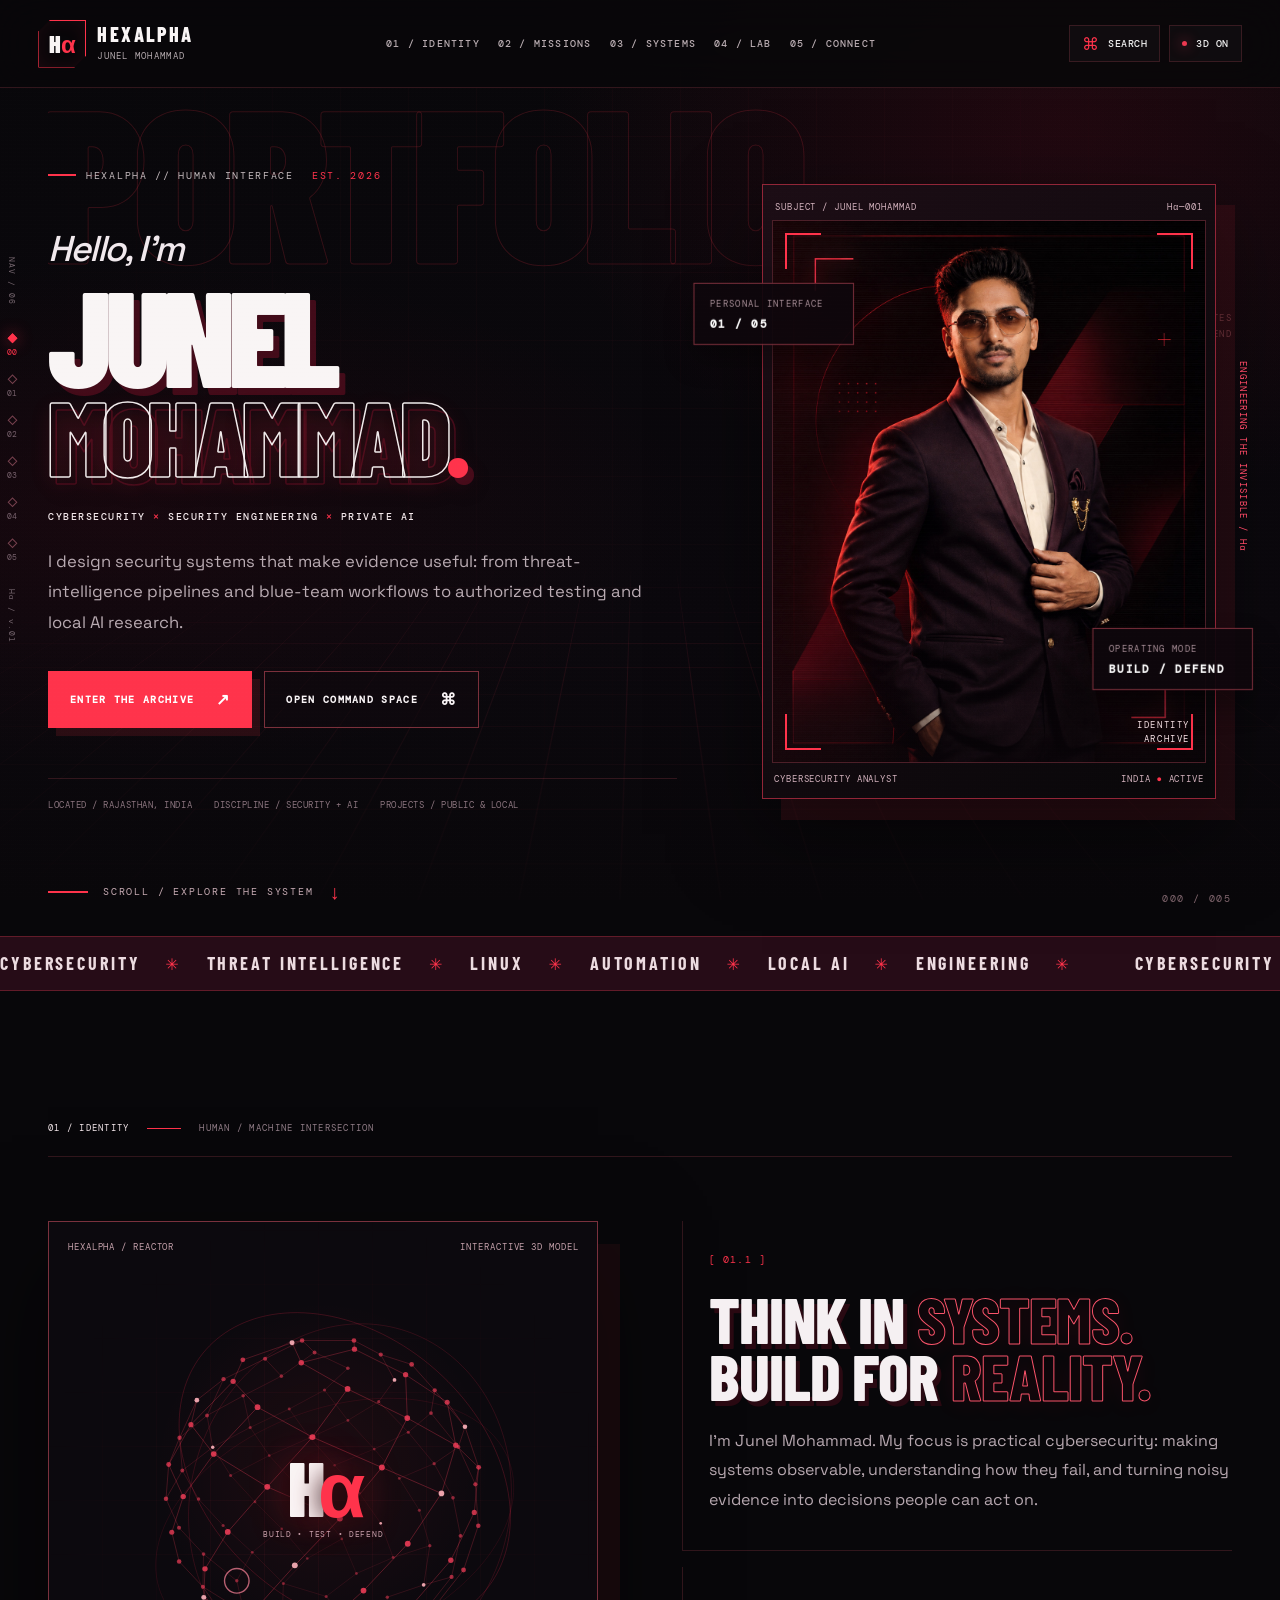
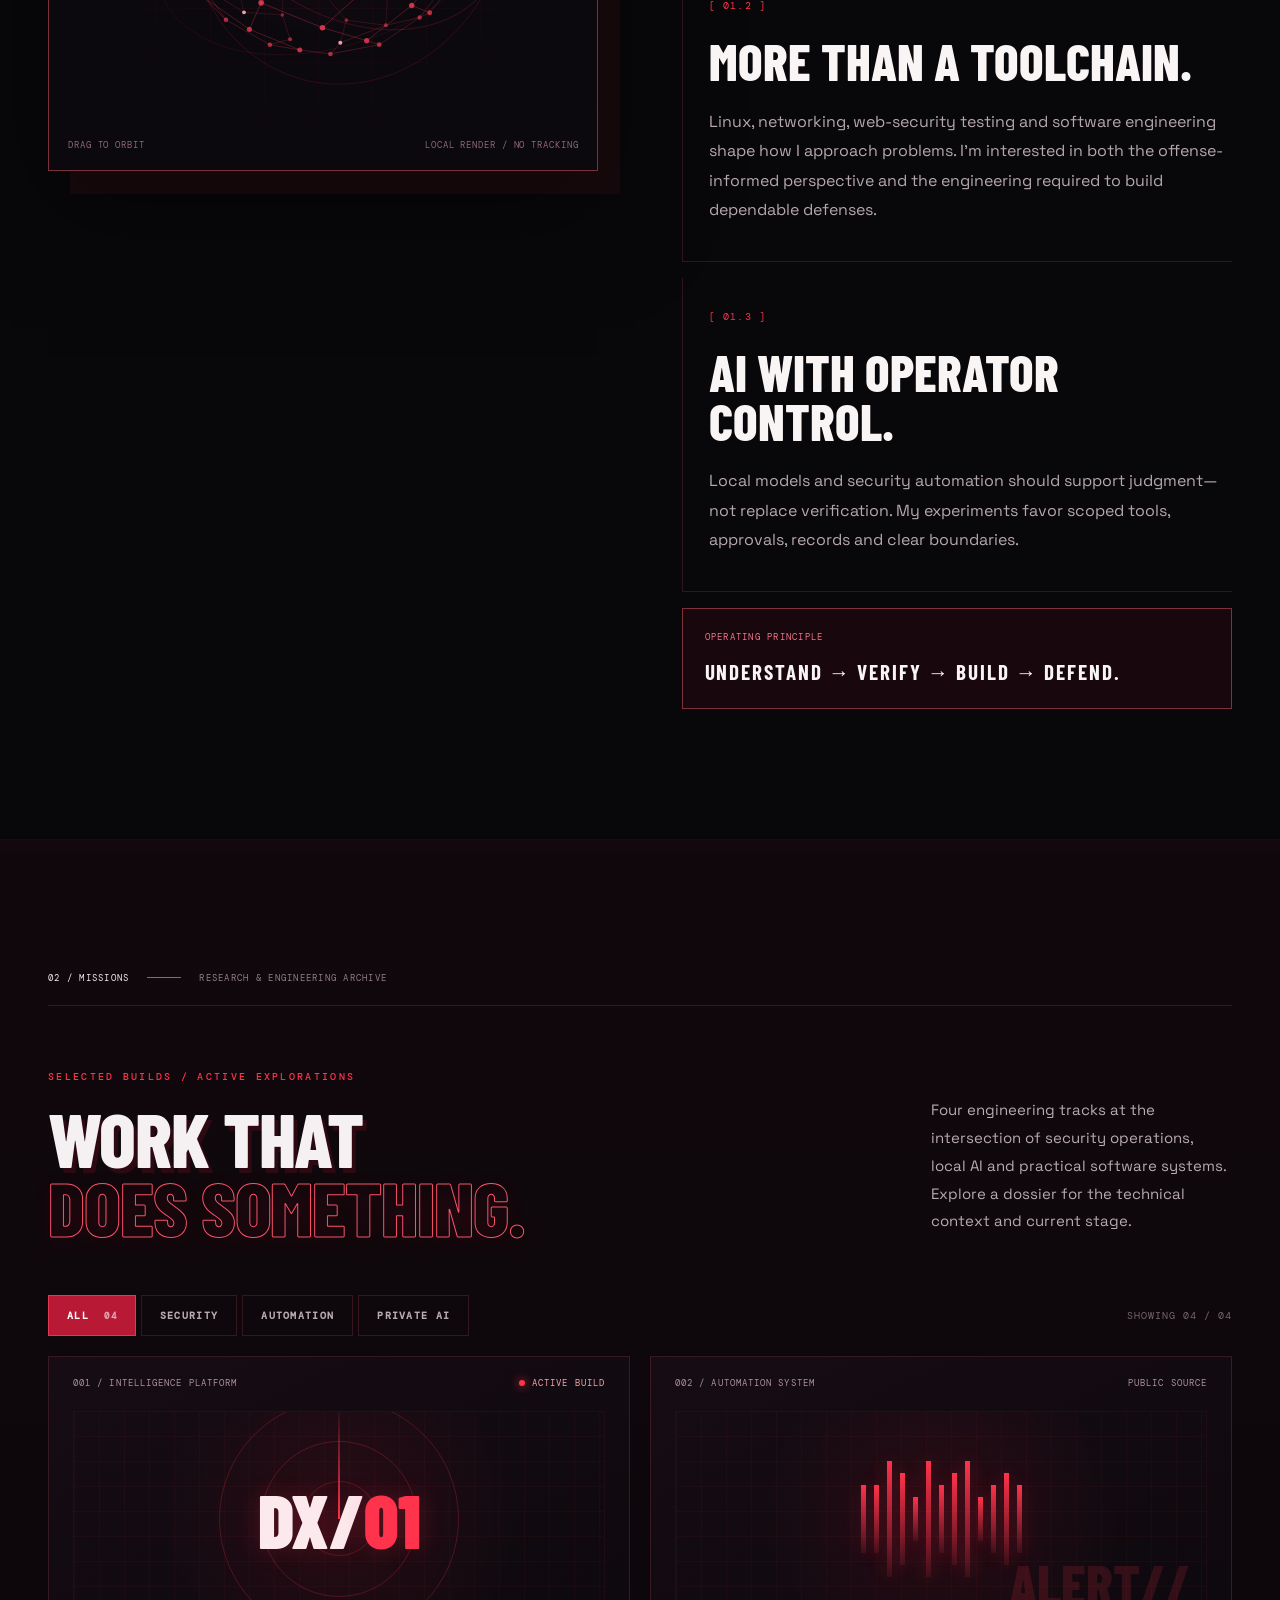
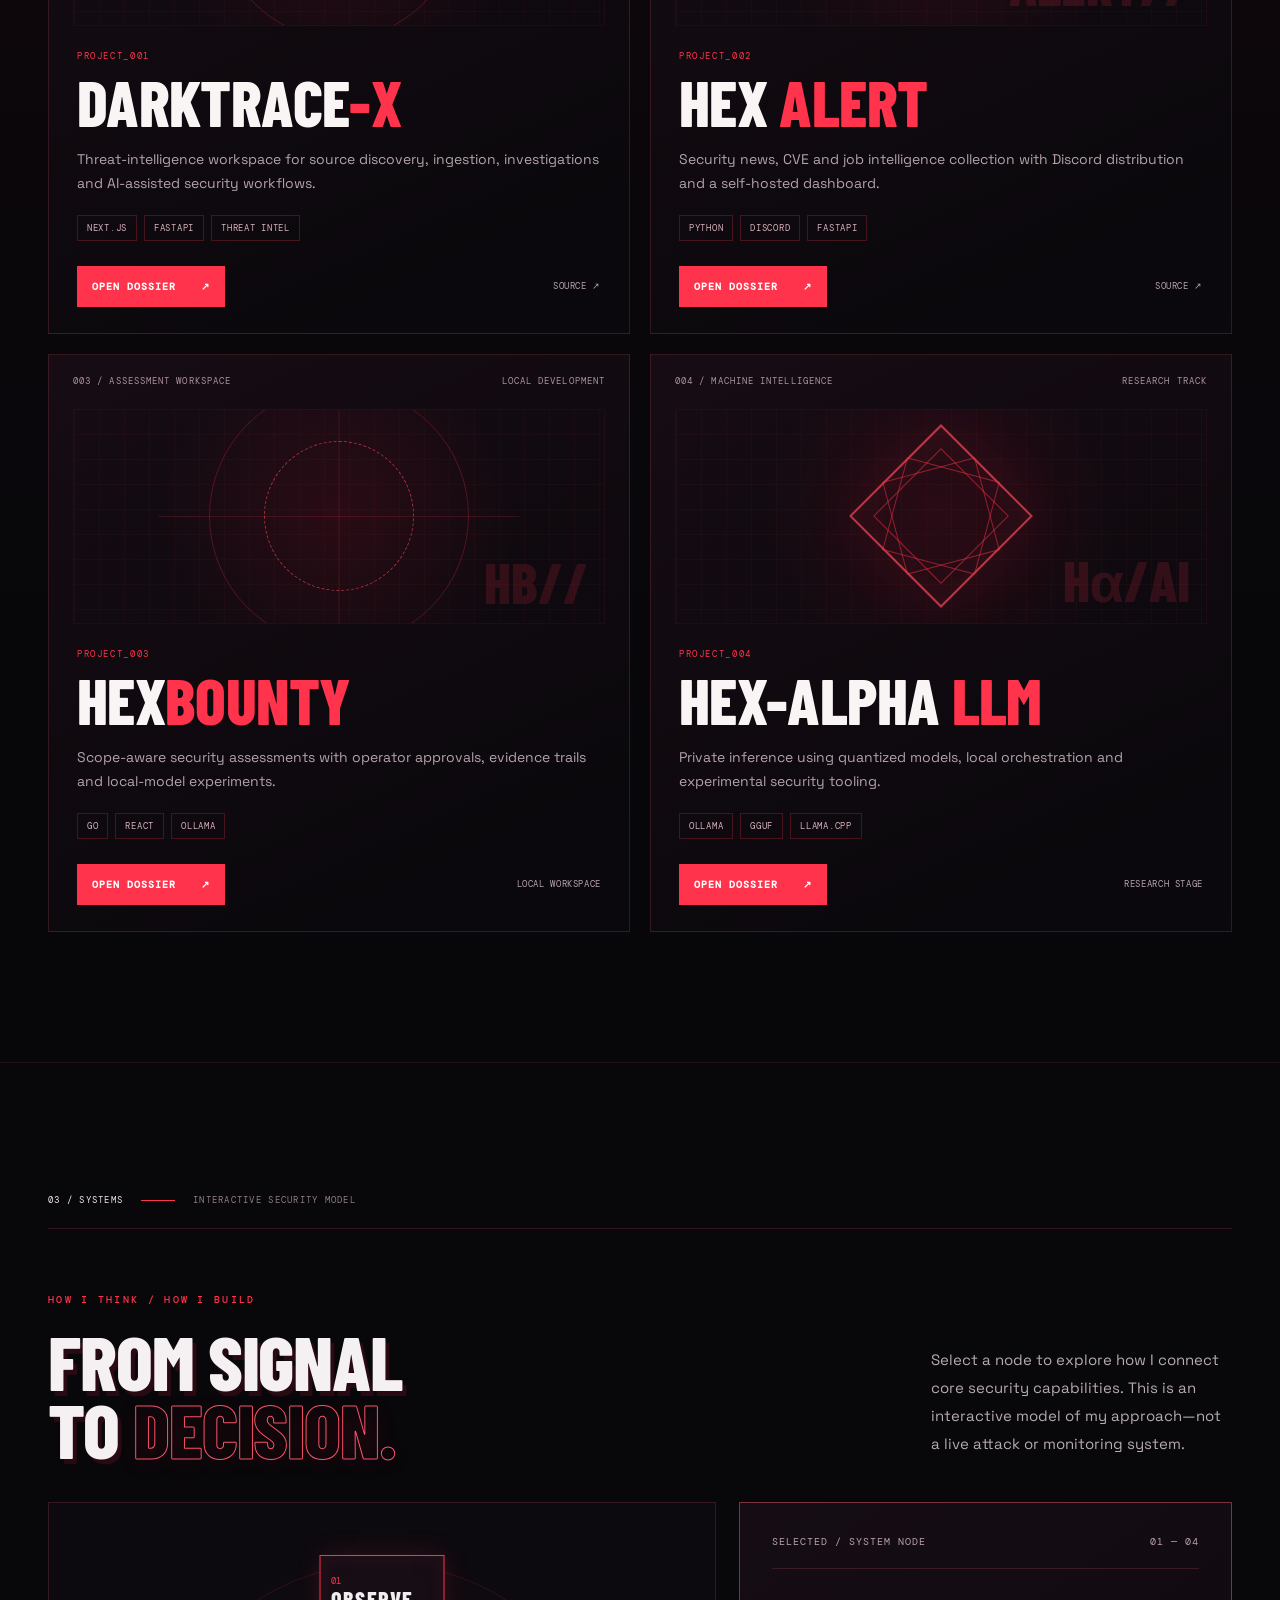
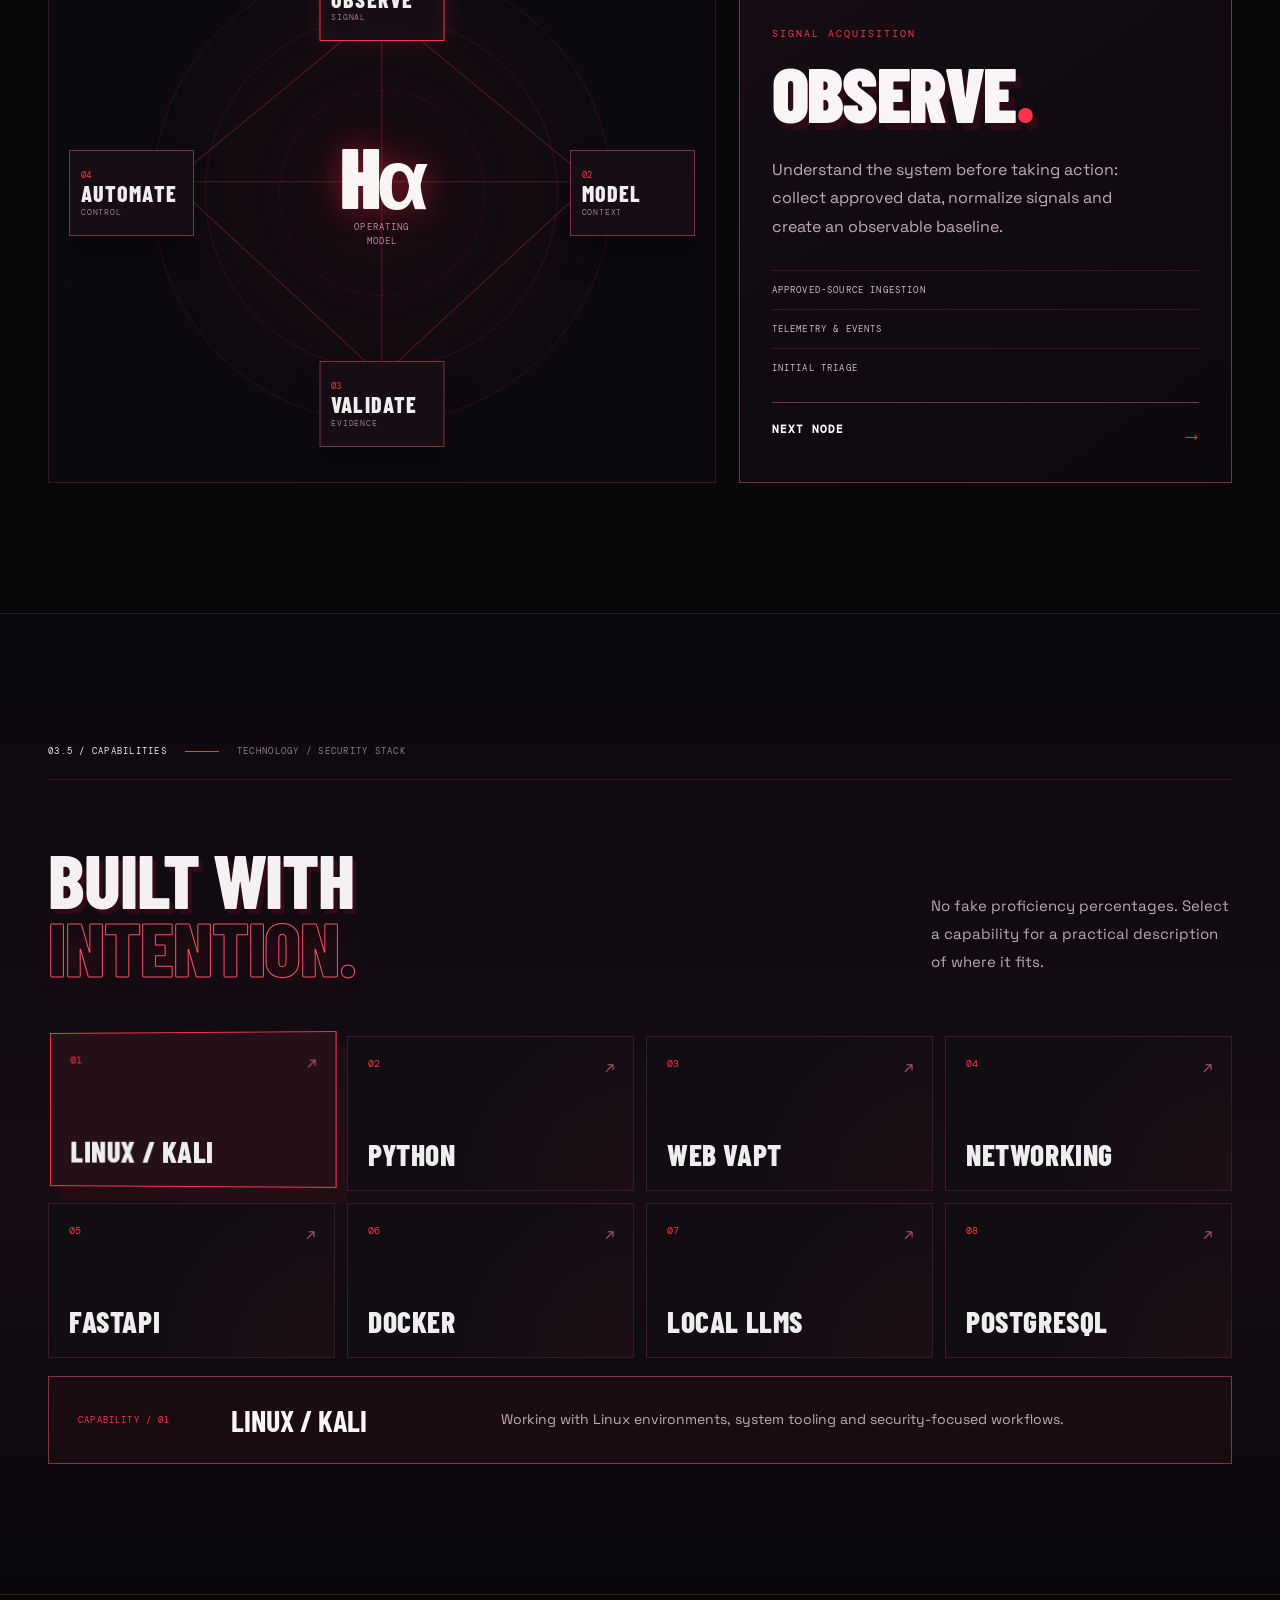
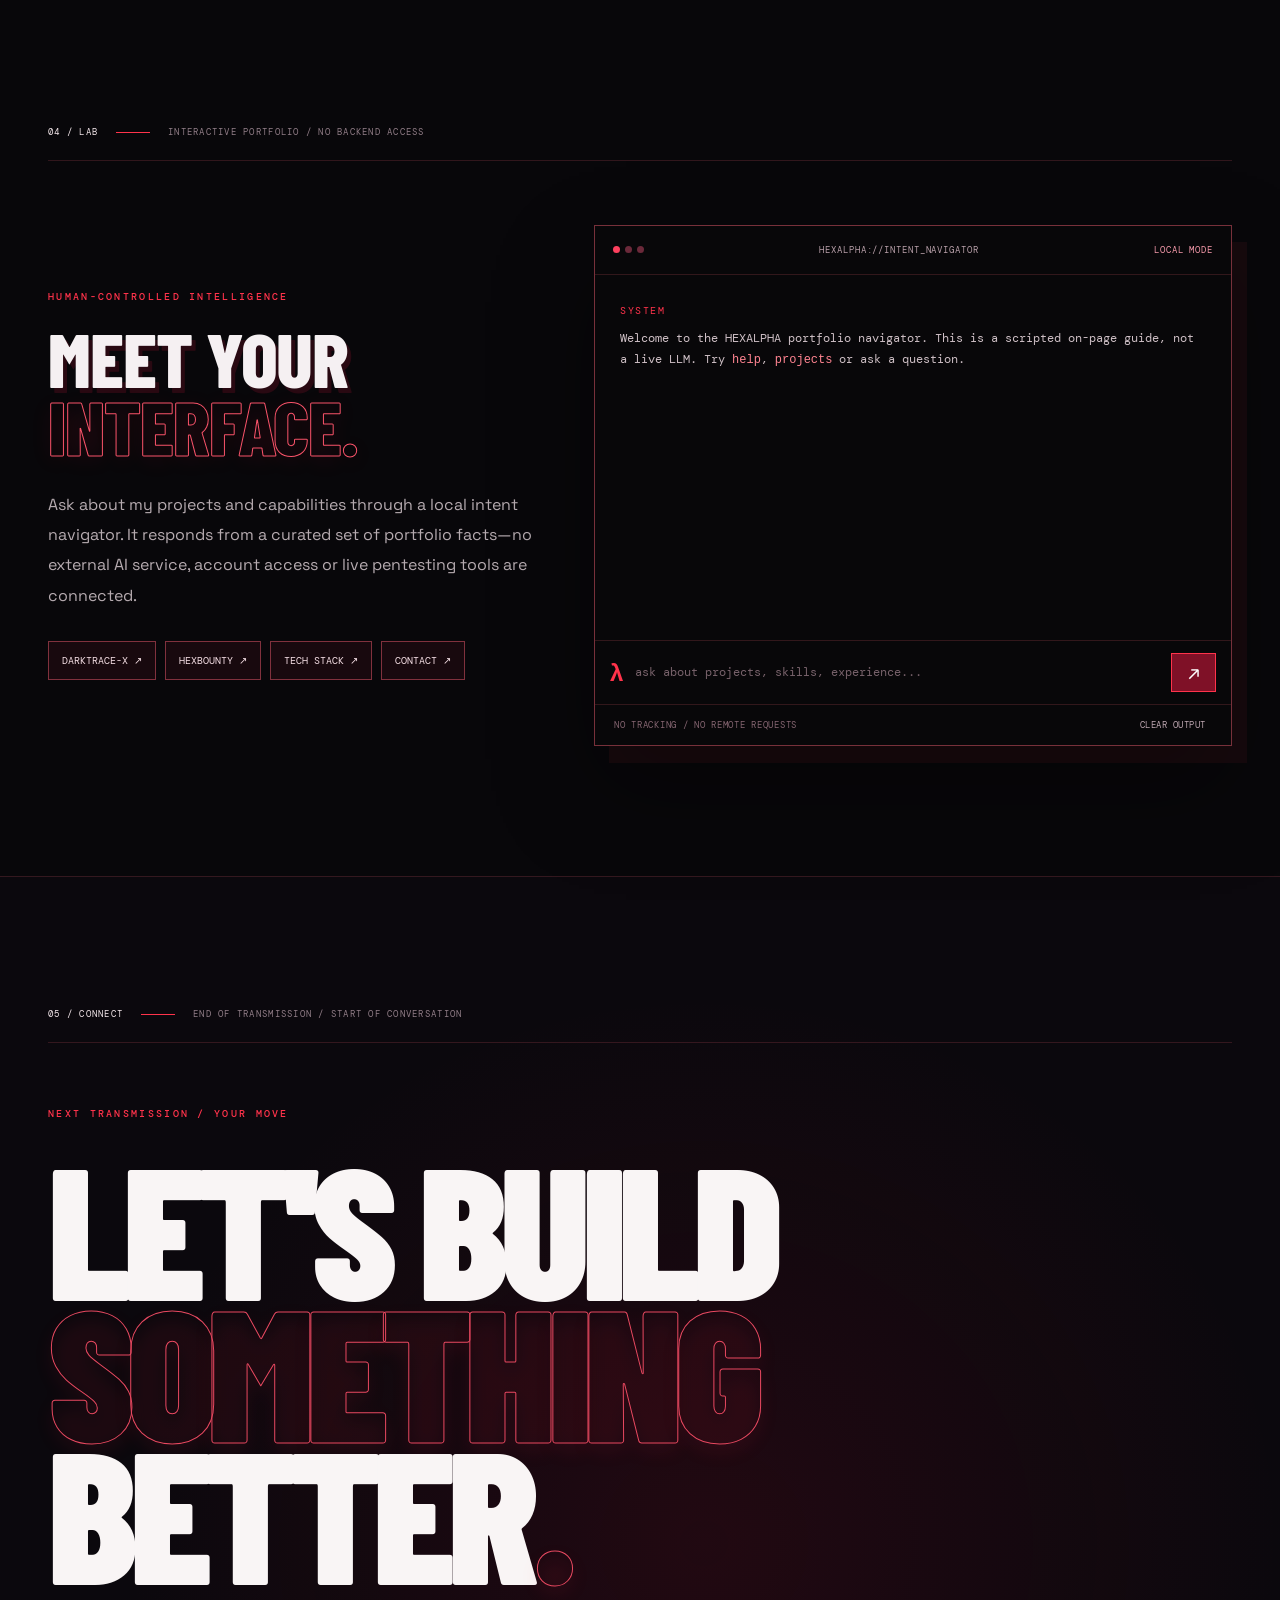
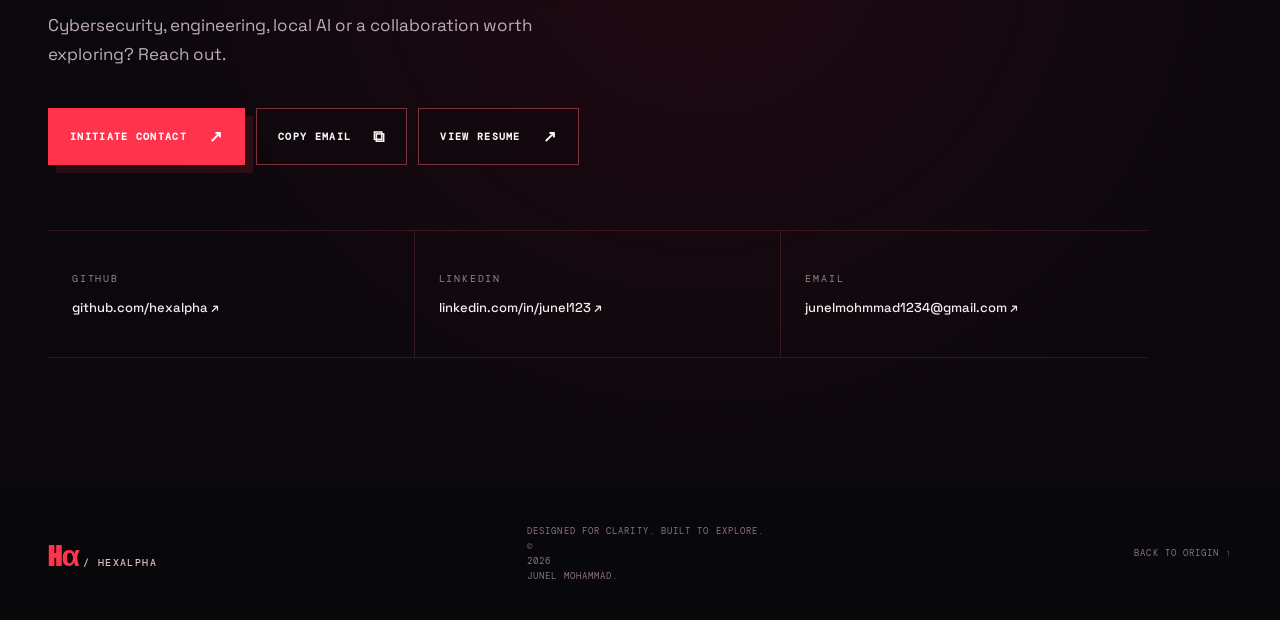
==== commit 6ea477db: "Polish HEXALPHA singularity interface: tested 3D interactions, command palette, responsive design an" ====
--- a/docs/index.html
+++ b/docs/index.html
@@ -17,6 +17,7 @@
   <link href="https://fonts.googleapis.com/css2?family=Barlow+Condensed:wght@500;600;700;800;900&family=DM+Mono:wght@400;500&family=Space+Grotesk:wght@400;500;600;700&display=swap" rel="stylesheet">
   <link rel="stylesheet" href="./singularity.css?v=20261105-1">
   <script src="./singularity.js?v=20261105-1" defer></script>
+  <noscript><style>.boot{display:none}</style></noscript>
 </head>
 <body>
   <a class="skip" href="#main">Skip to content</a>
@@ -180,4 +181,4 @@
 
   <dialog class="overlay-dialog dossier-dialog" id="dossierDialog" aria-labelledby="dossierTitle"><div class="dossier-shell"><div class="dossier-shell__top"><span id="dossierOverline">MISSION RECORD / 001</span><button type="button" id="dossierClose" aria-label="Close project dossier">✕</button></div><h2 id="dossierTitle">PROJECT</h2><p id="dossierSummary"></p><h3>ENGINEERING NOTES</h3><div id="dossierNotes" class="dossier-shell__notes"></div><div id="dossierTags" class="dossier-shell__tags"></div><div id="dossierLinks" class="dossier-shell__links"></div><span class="dossier-shell__footer">PUBLIC-SAFE ENGINEERING OVERVIEW // Hα</span></div></dialog>
 </body>
-</html>
+</html>
--- a/docs/singularity.css
+++ b/docs/singularity.css
@@ -34,3 +34,4 @@
   .arsenal__grid{grid-template-columns:repeat(2,minmax(0,1fr))}
 }
 @media(max-width:640px){.contact__headline{font-size:clamp(57px,12.7vw,83px)}}
+[hidden]{display:none!important}
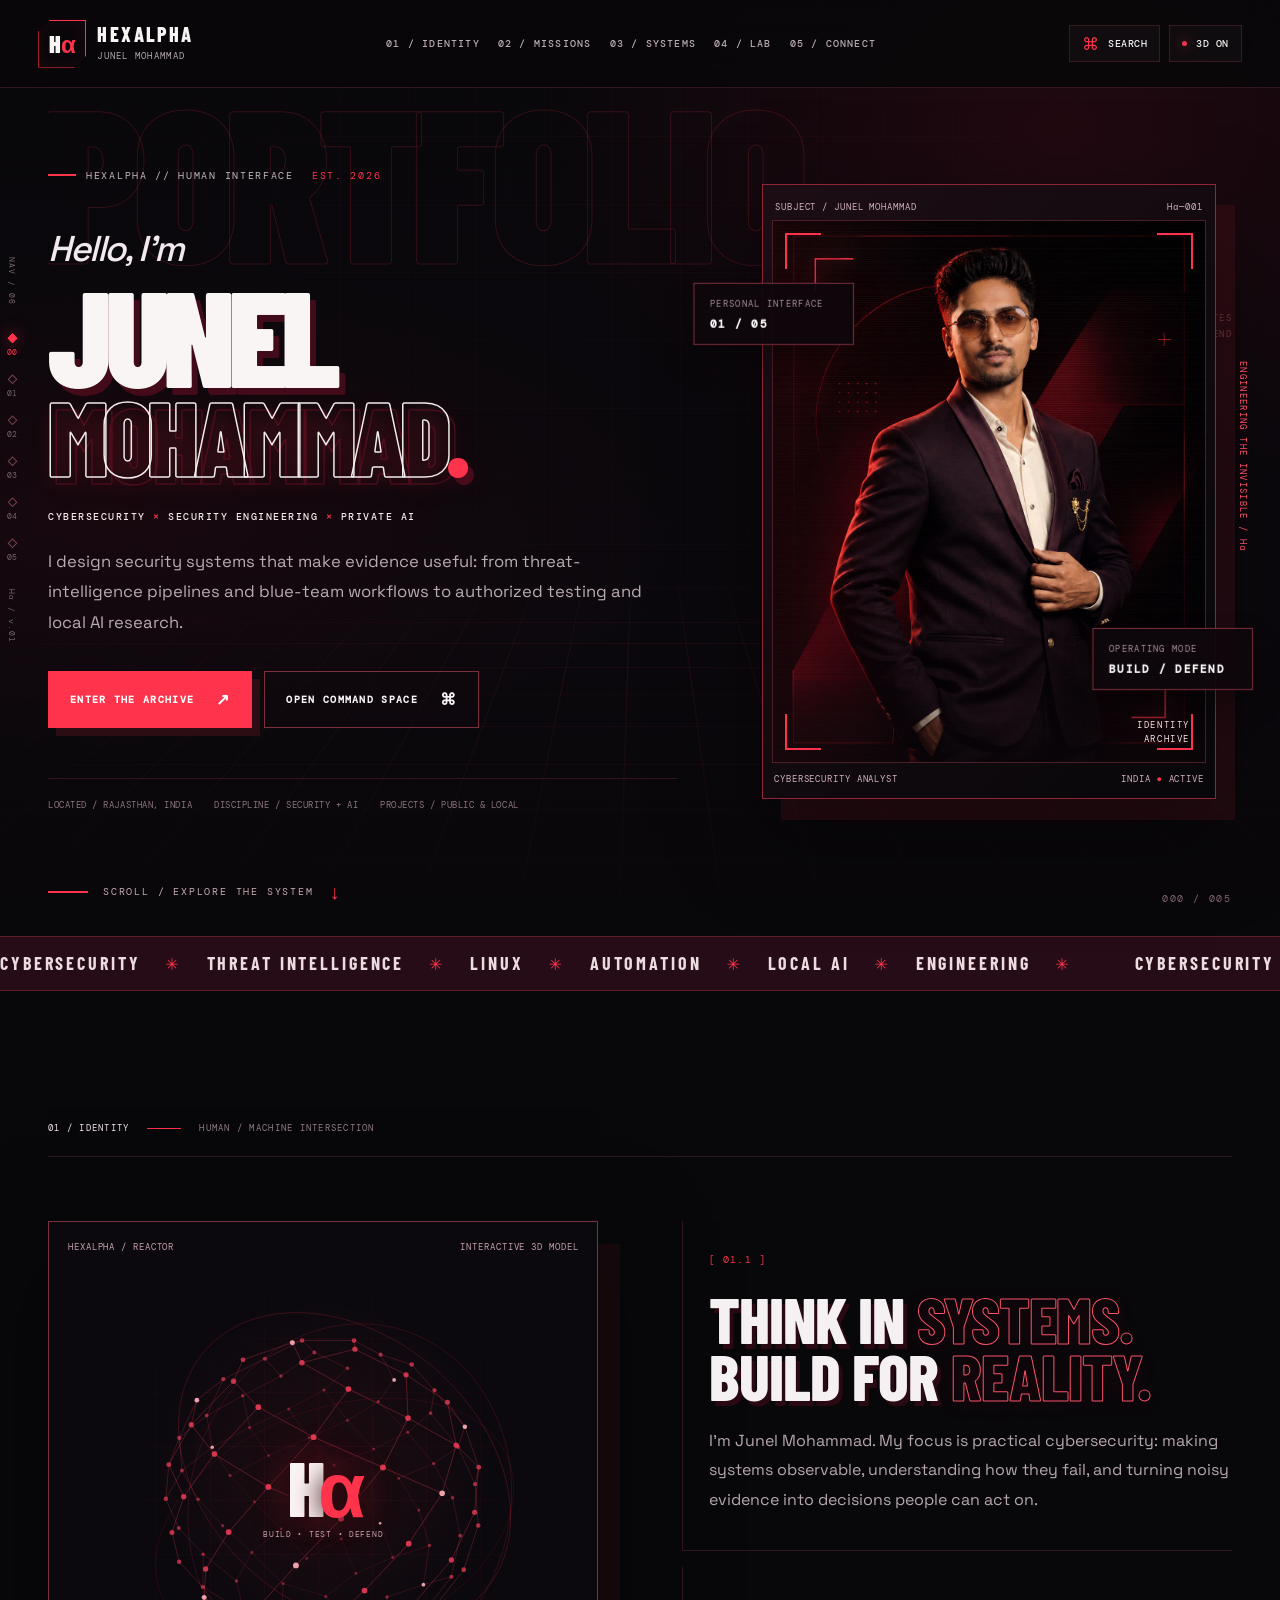
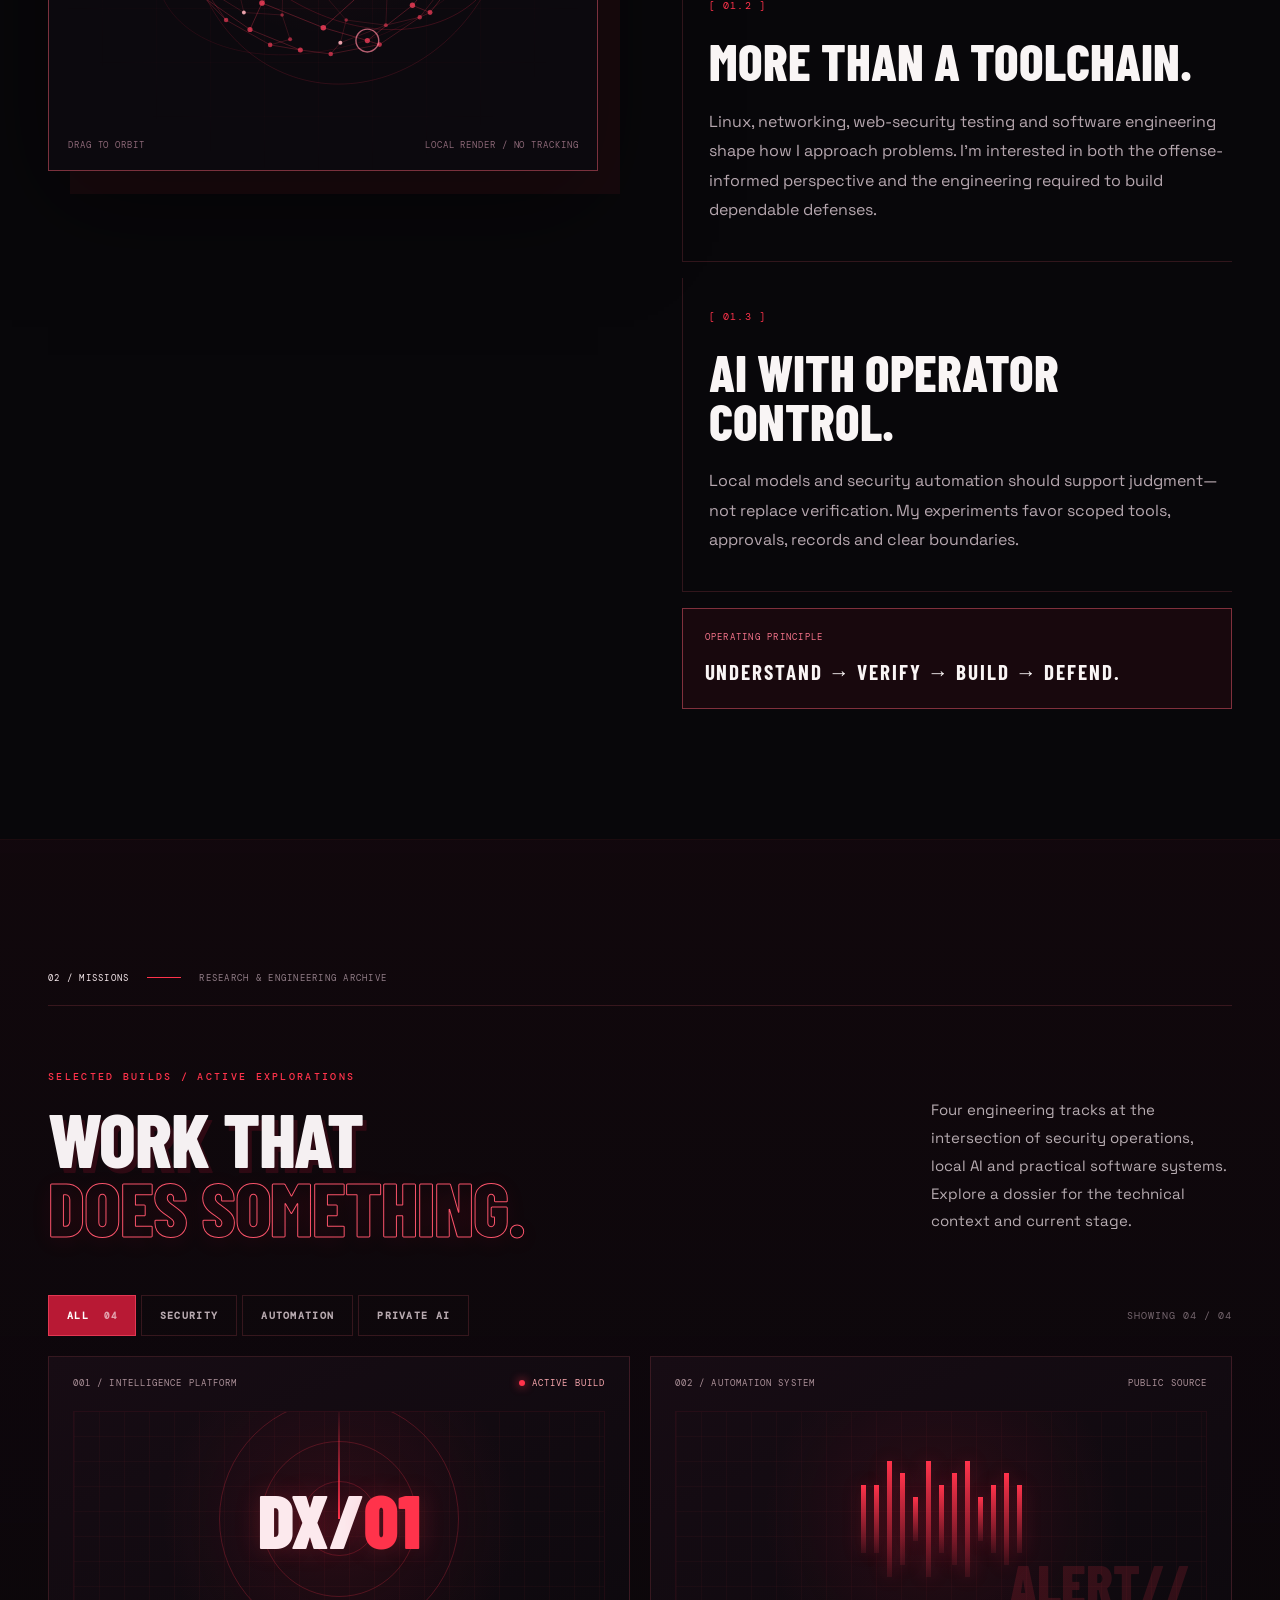
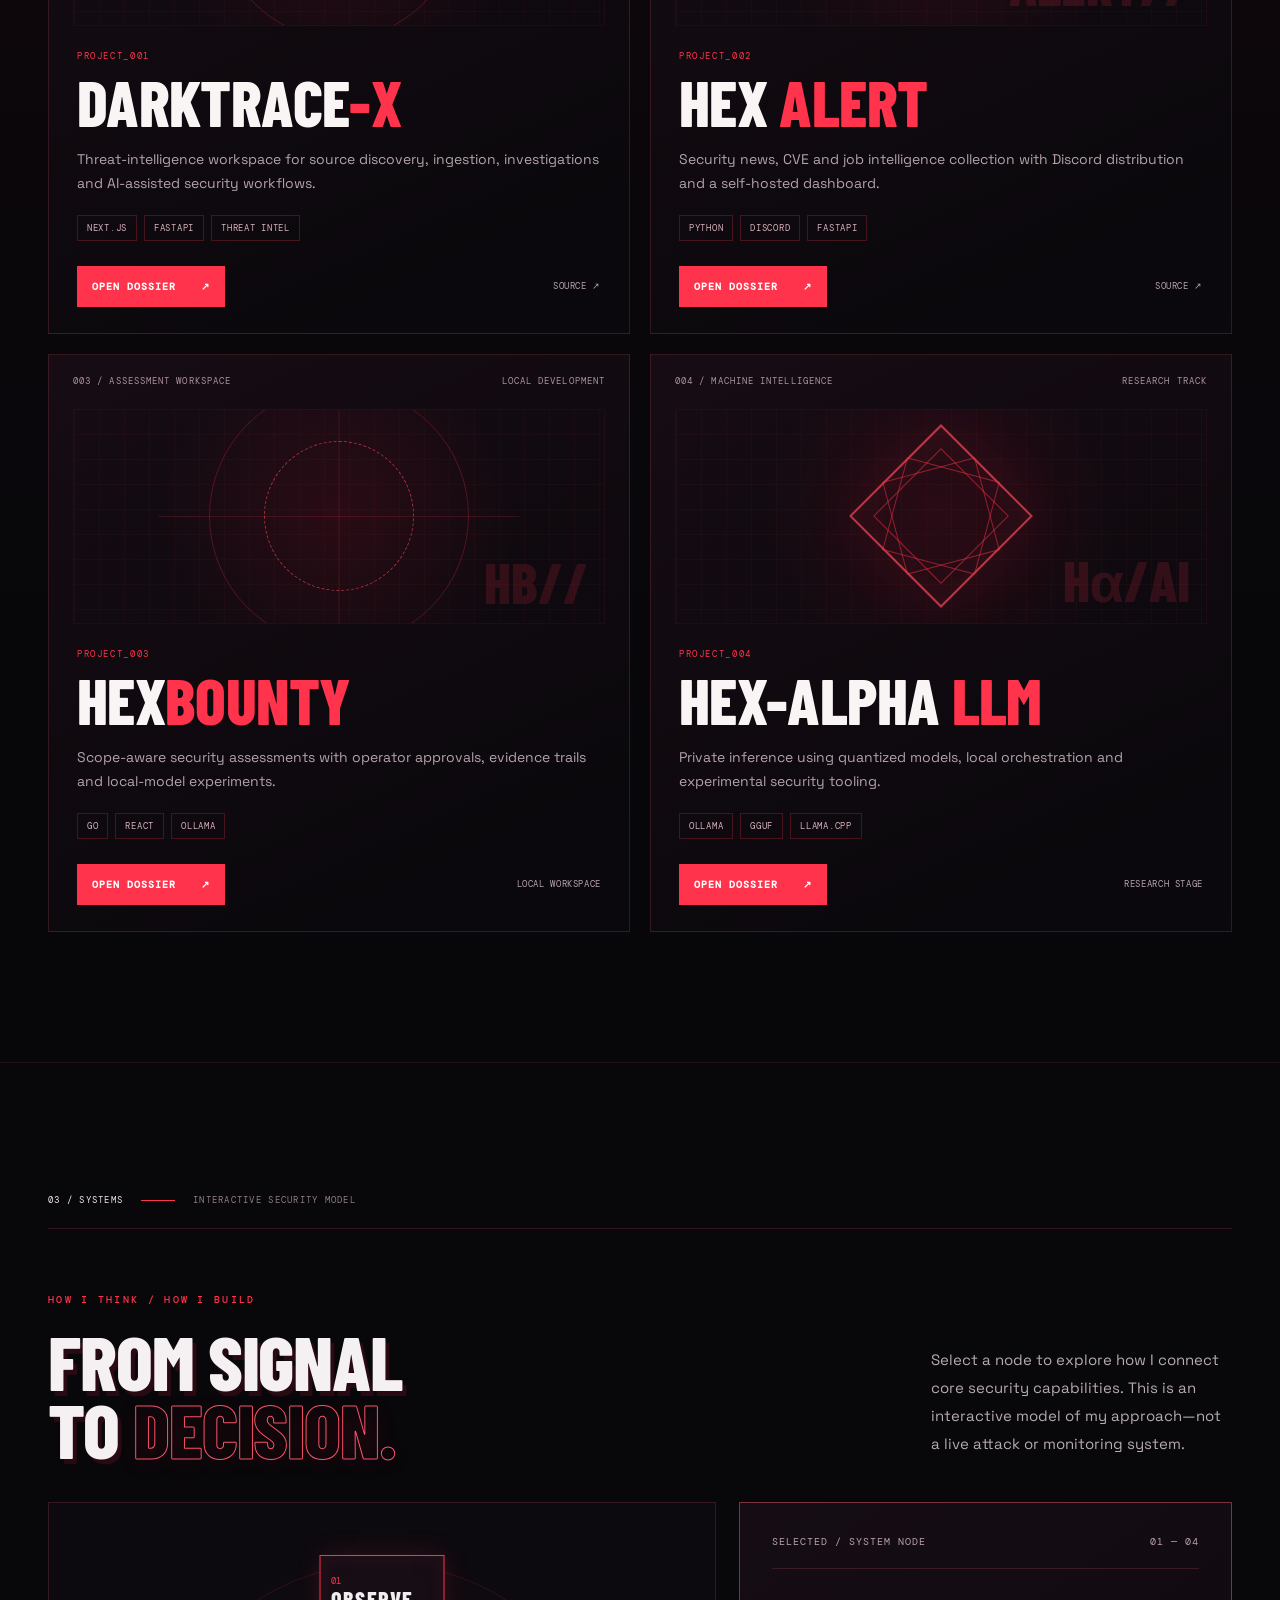
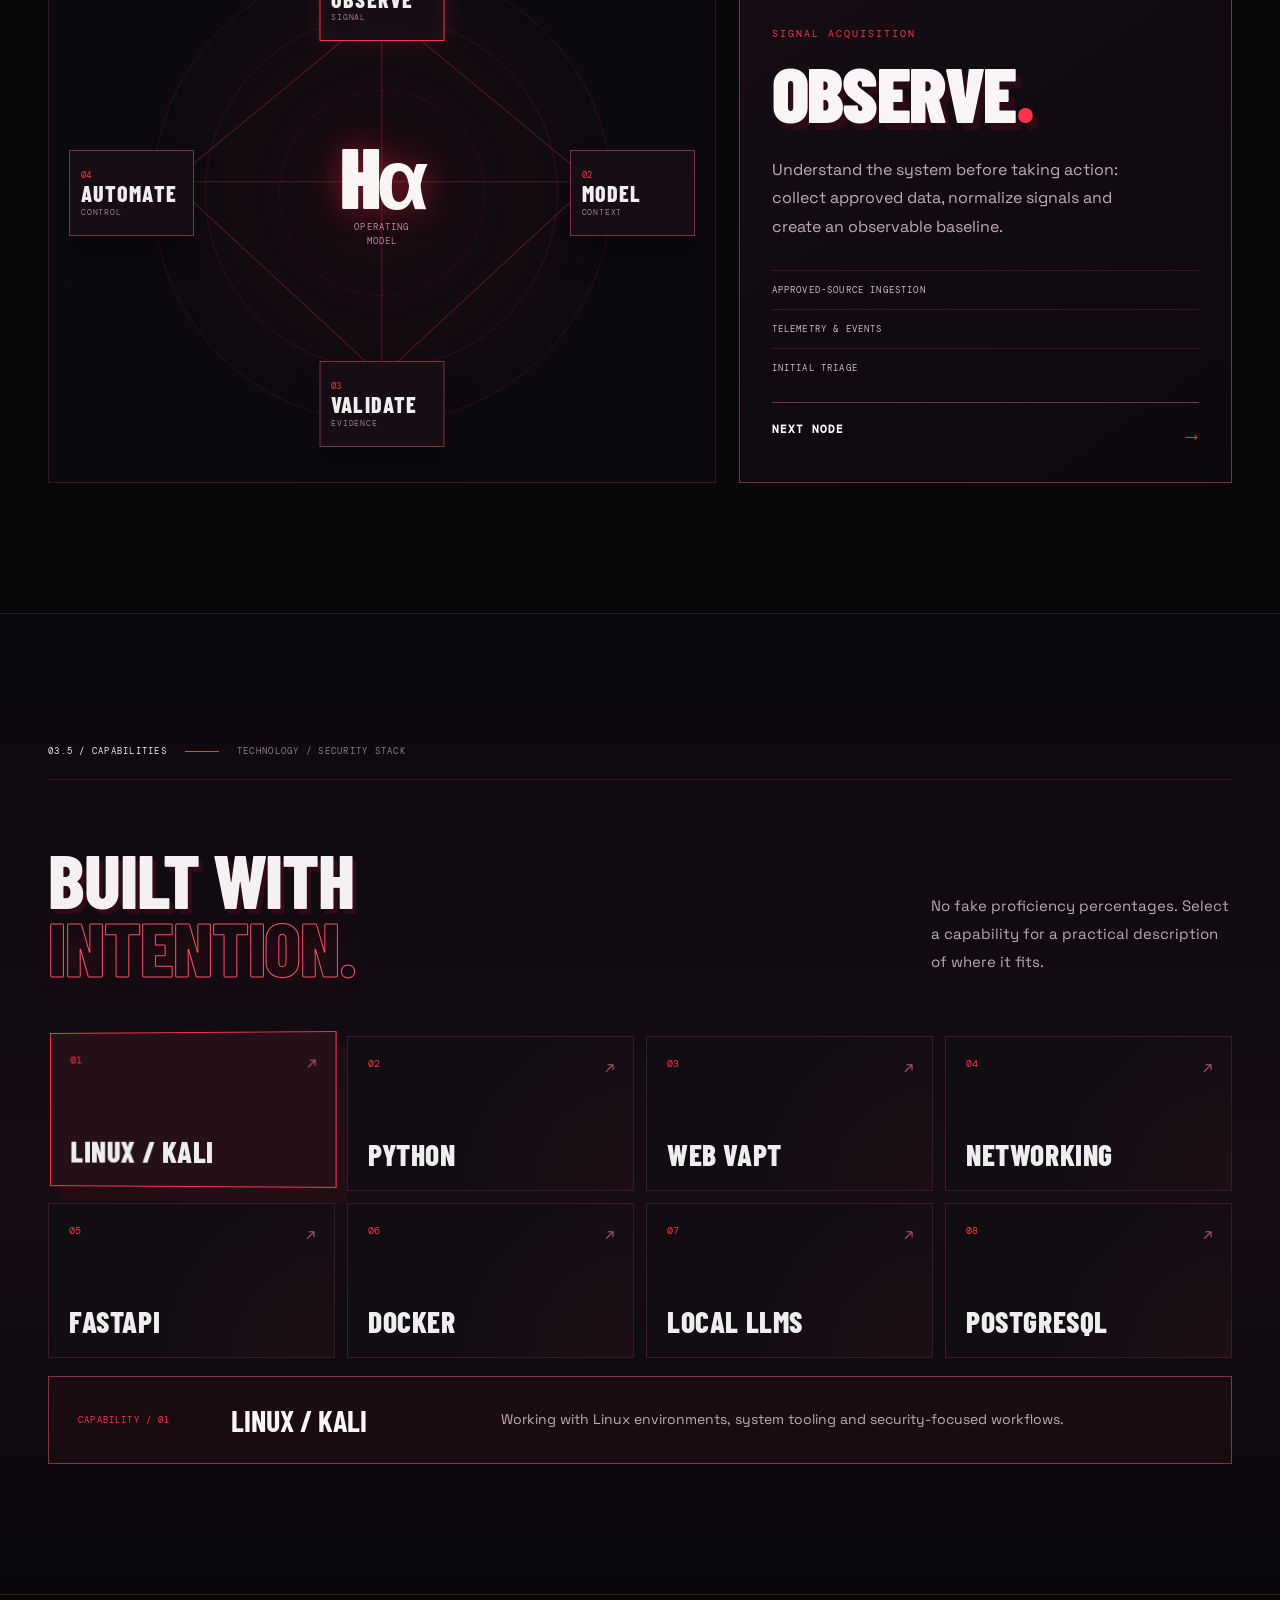
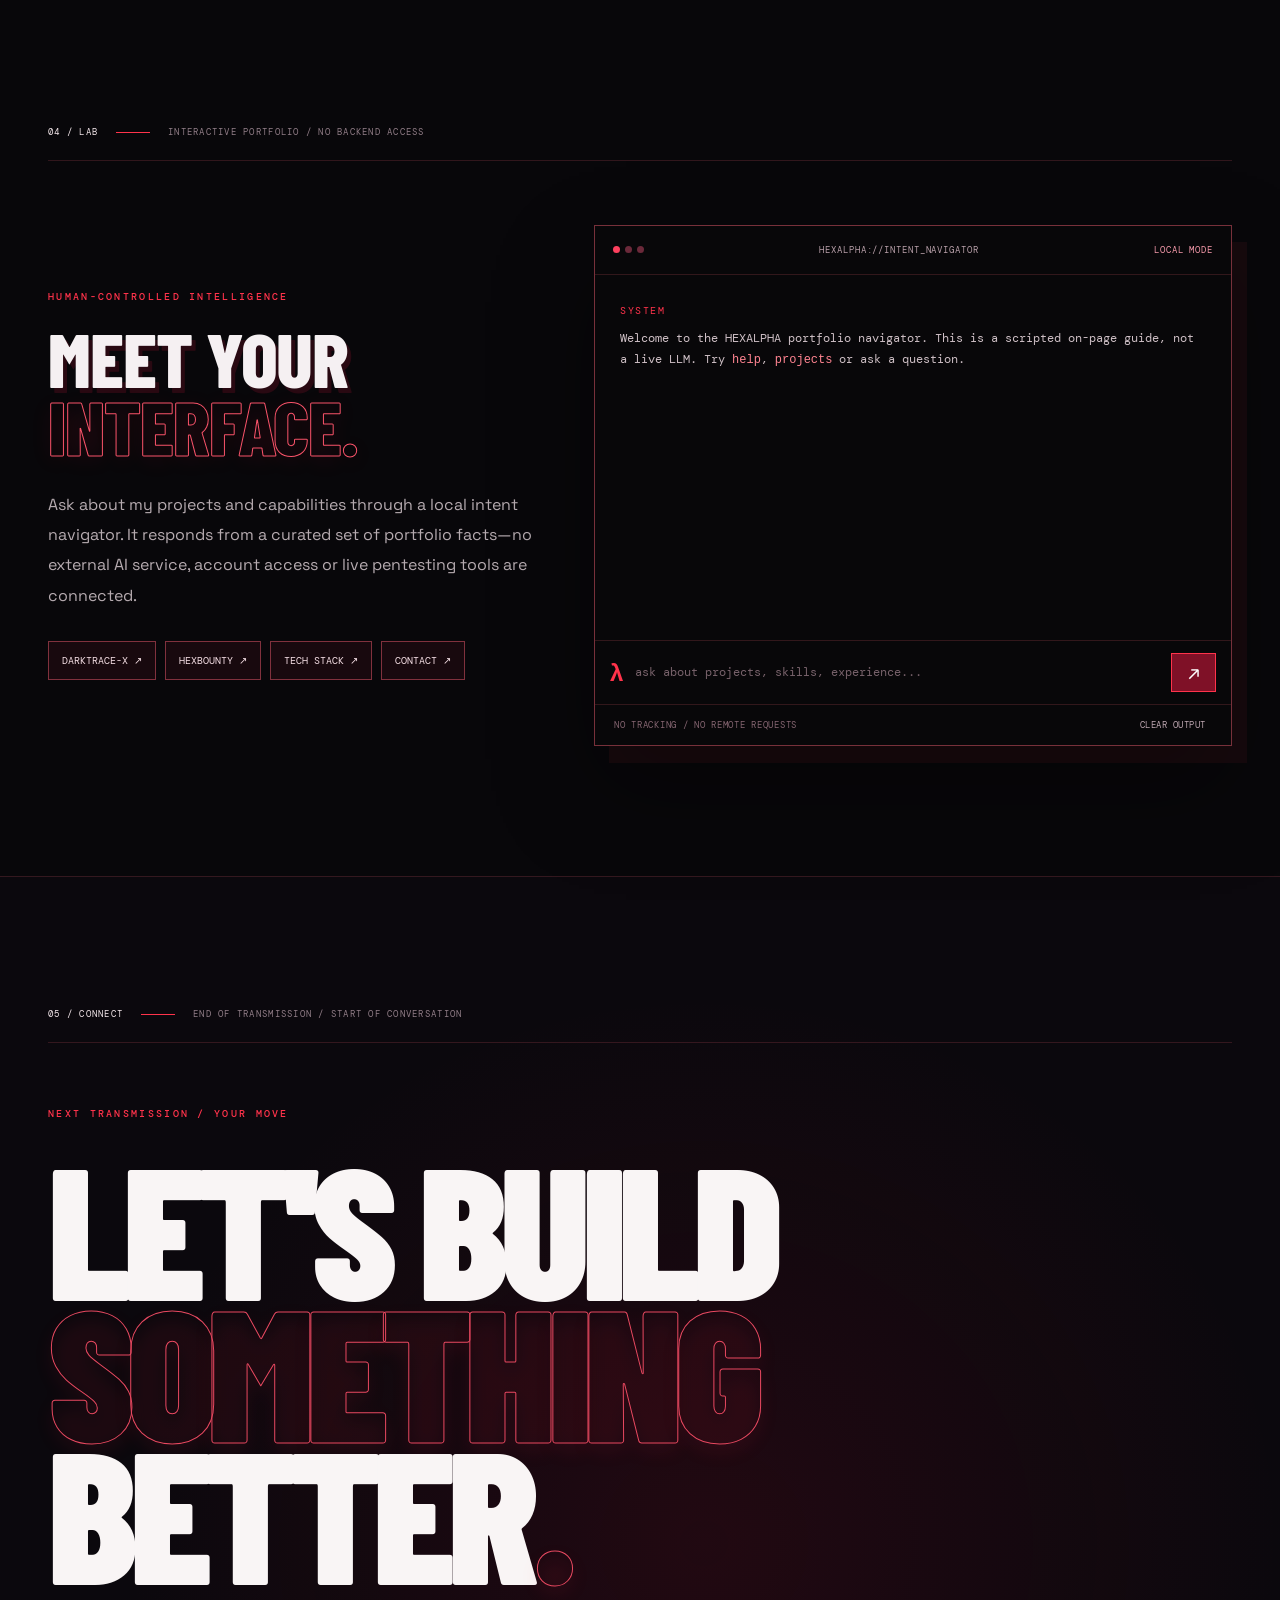
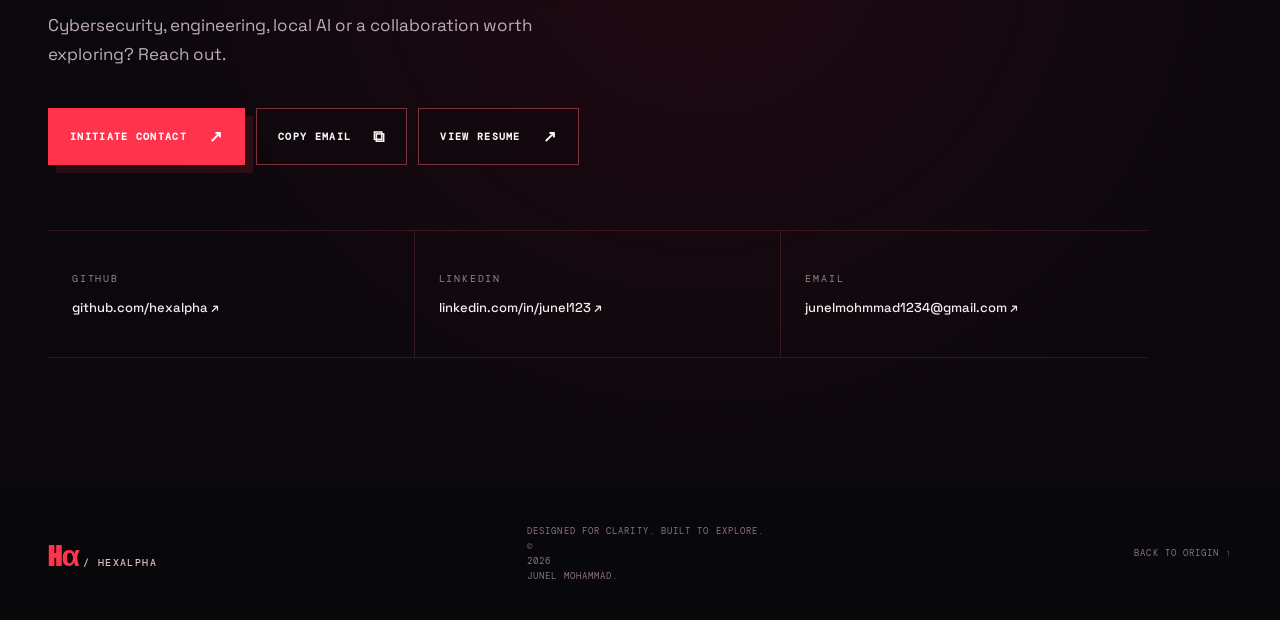
==== commit 584bb94d: "Fix Android Desktop site rendering with true compact two-column responsive layout" ====
--- a/docs/index.html
+++ b/docs/index.html
@@ -5,7 +5,7 @@
   <meta name="viewport" content="width=device-width,initial-scale=1,viewport-fit=cover">
   <meta name="theme-color" content="#08070a">
   <meta name="description" content="Junel Mohammad — cybersecurity, security engineering, threat intelligence and private AI. Explore projects and research in the HEXALPHA interactive command space.">
-  <meta name="portfolio-build" content="singularity-2026-11-05-v1">
+  <meta name="portfolio-build" content="singularity-desktop-mode-fix-2026-11-06-v1">
   <meta property="og:type" content="website">
   <meta property="og:title" content="Junel Mohammad | HEXALPHA / Cyber Command Space">
   <meta property="og:description" content="Cybersecurity × Engineering × Private AI — a cinematic, interactive portfolio.">
@@ -16,6 +16,7 @@
   <link rel="preconnect" href="https://fonts.gstatic.com" crossorigin>
   <link href="https://fonts.googleapis.com/css2?family=Barlow+Condensed:wght@500;600;700;800;900&family=DM+Mono:wght@400;500&family=Space+Grotesk:wght@400;500;600;700&display=swap" rel="stylesheet">
   <link rel="stylesheet" href="./singularity.css?v=20261105-1">
+  <link rel="stylesheet" href="./desktop-mode.css?v=20261106-1">
   <script src="./singularity.js?v=20261105-1" defer></script>
   <noscript><style>.boot{display:none}</style></noscript>
 </head>
--- a/docs/desktop-mode.css
+++ b/docs/desktop-mode.css
@@ -0,0 +1,55 @@
+/* HEXALPHA — compact desktop layout (mobile browser's "Desktop site" viewport).
+   This must remain after the main responsive rules. Real narrow mobile view unchanged. */
+@media (min-width: 860px) and (max-width: 1020px) {
+  .site-shell { width: min(1100px, calc(100% - 64px)); }
+  .site-header { height: 76px; padding: 0 20px; gap: 13px; }
+  .site-nav { position: static; inset: auto; display: flex; flex-direction: row;
+    align-items: center; gap: 12px; padding: 0; border: 0; background: transparent; }
+  .site-nav a { font-size: 9px; padding: 10px 0; border: 0; letter-spacing: .035em; }
+  .nav-toggle { display: none; }
+  .site-header__tools { margin-left: 0; }
+  .hero { display: grid; grid-template-columns: minmax(0,1.05fr) minmax(0,.9fr);
+    align-items: center; gap: clamp(20px,3vw,35px); padding-top: 158px;
+    padding-bottom: 115px; min-height: 770px; }
+  .hero__copy { max-width: none; min-width: 0; }
+  .hero__portrait-area { width: 100%; max-width: 100%; min-width: 0;
+    margin: 0; justify-self: end; padding-right: 9px; }
+  .hero__name > span { font-size: clamp(67px,7.7vw,83px); line-height: .89; }
+  .hero__name > span.hero__surname { font-size: clamp(47px,5.55vw,61px);
+    letter-spacing: -.063em; }
+  .hero__hello { margin-top: 28px; }
+  .hero__giant { top: 101px; font-size: clamp(112px,15vw,155px); }
+  .hero__data { display: none; }
+  .hero__title { margin-top: 23px; font-size: 9px; letter-spacing: .07em; }
+  .hero__description { font-size: 15px; line-height: 1.66; }
+  .hero__actions { gap: 10px; margin-top: 23px; }
+  .hero__credentials { margin-top: 25px; gap: 9px 16px; }
+  .portrait-satellite--one { left: -18px; }
+  .portrait-satellite--two { right: -4px; }
+  .hero__scroll { bottom: 23px; }
+  .story-grid { grid-template-columns: minmax(0,.95fr) minmax(0,1.05fr); gap: 30px; }
+  .story-grid__stage { position: sticky; top: 110px; max-width: none; margin: 0; }
+  .core-stage { min-height: 0; width: 100%; aspect-ratio: 1/1; }
+  .missions__intro,.systems__intro,.arsenal__intro {
+    grid-template-columns: minmax(0,1.05fr) minmax(0,.95fr); gap: 24px; }
+  .missions__intro > p,.systems__intro > p { max-width: 100%; }
+  .systems-grid { grid-template-columns: minmax(0,1fr) minmax(0,1fr); }
+  .systems-visual { min-height: 420px; }
+  .system-dossier { min-height: 360px; }
+  .arsenal__grid { grid-template-columns: repeat(3,minmax(0,1fr)); }
+  .arsenal__description { grid-template-columns: 110px minmax(0,1fr); }
+  .lab__grid { grid-template-columns: repeat(2,minmax(0,1fr)); gap: 25px; }
+  .contact__links { grid-template-columns: repeat(3,minmax(0,1fr)); }
+  .contact__links a { border-right: 1px solid var(--line); border-bottom: 0; min-height: 90px; }
+  .contact__links a:last-child { border-right: 0; }
+}
+@media (min-width: 860px) and (max-width: 930px) {
+  .site-nav { gap: 8px; }
+  .site-nav a { font-size: 8px; }
+  .site-brand { gap: 7px; }
+  .site-brand__symbol { width: 40px; height: 40px; }
+  .site-brand__name strong { font-size: 13px; }
+  .site-header__tools .motion-toggle { padding: 0 7px; }
+  .hero__name > span { font-size: clamp(61px,7.3vw,72px); }
+  .hero__name > span.hero__surname { font-size: clamp(42px,5.15vw,51px); }
+}
